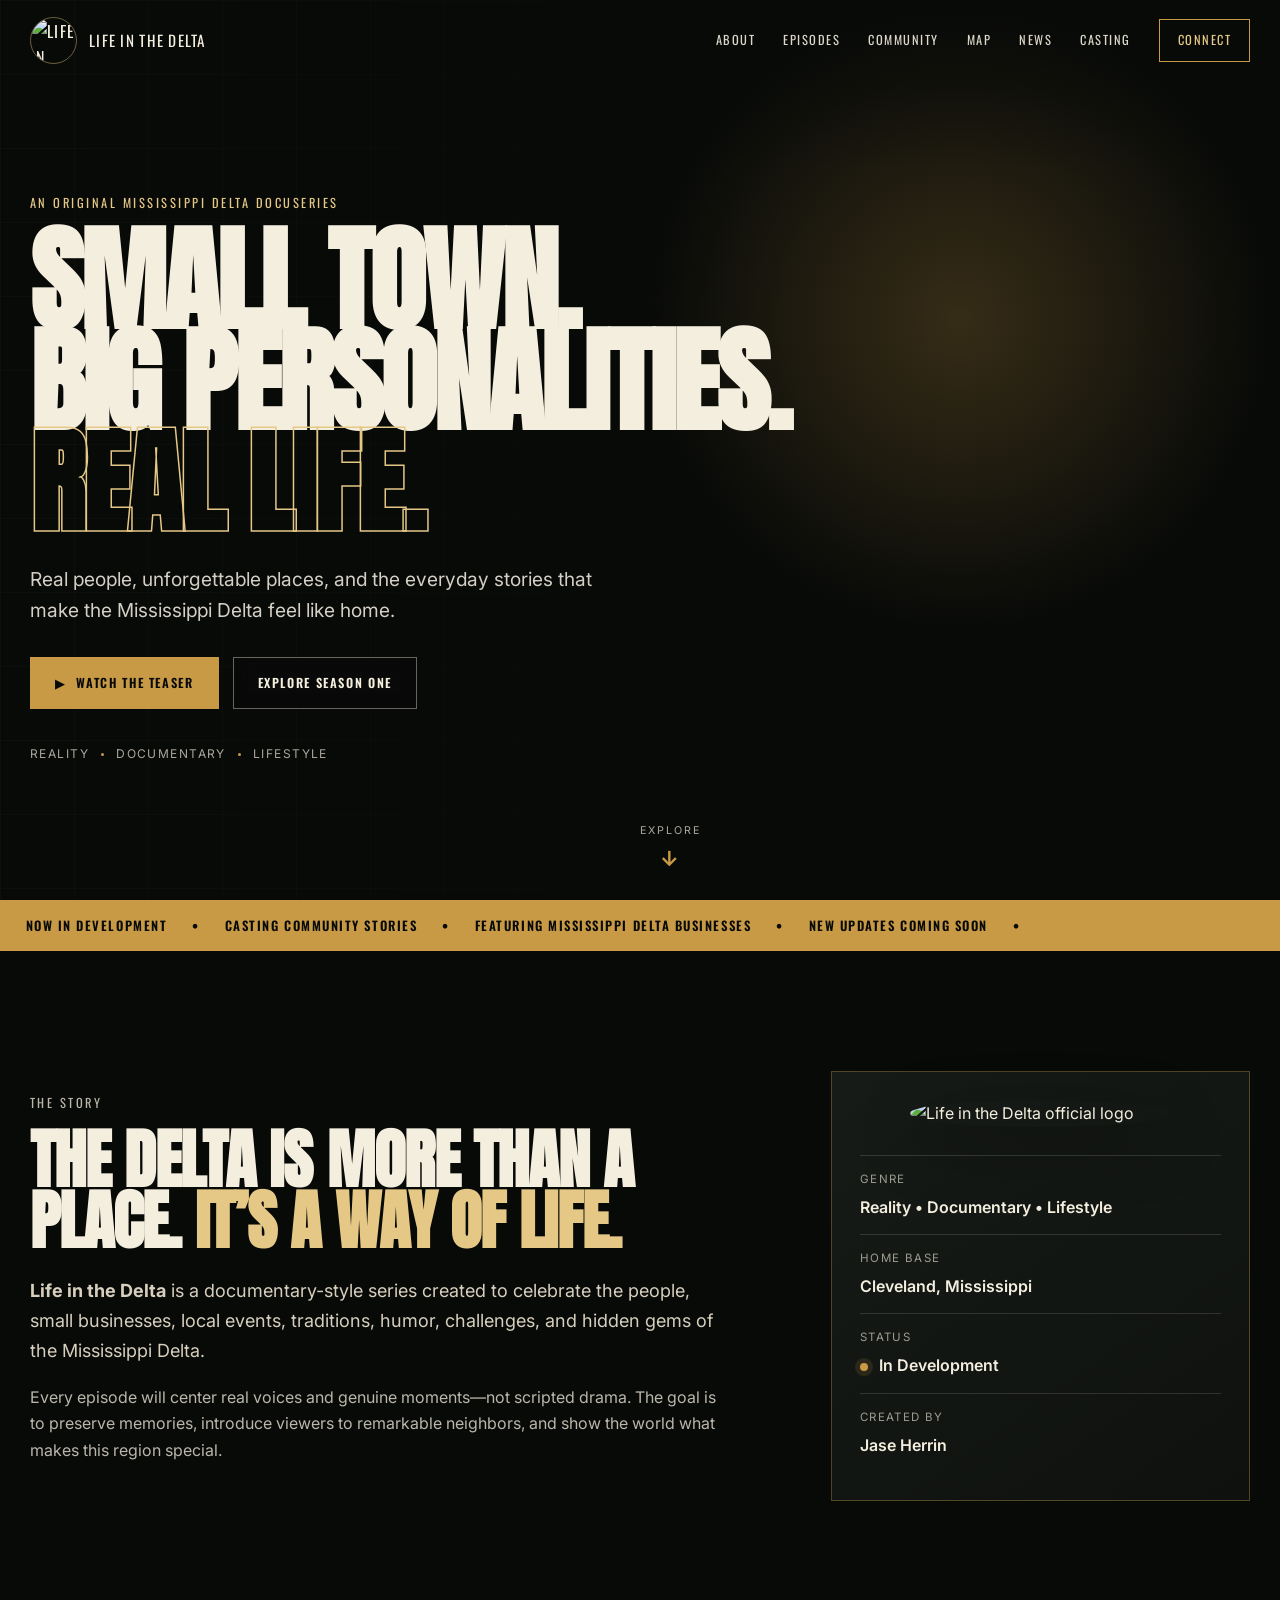
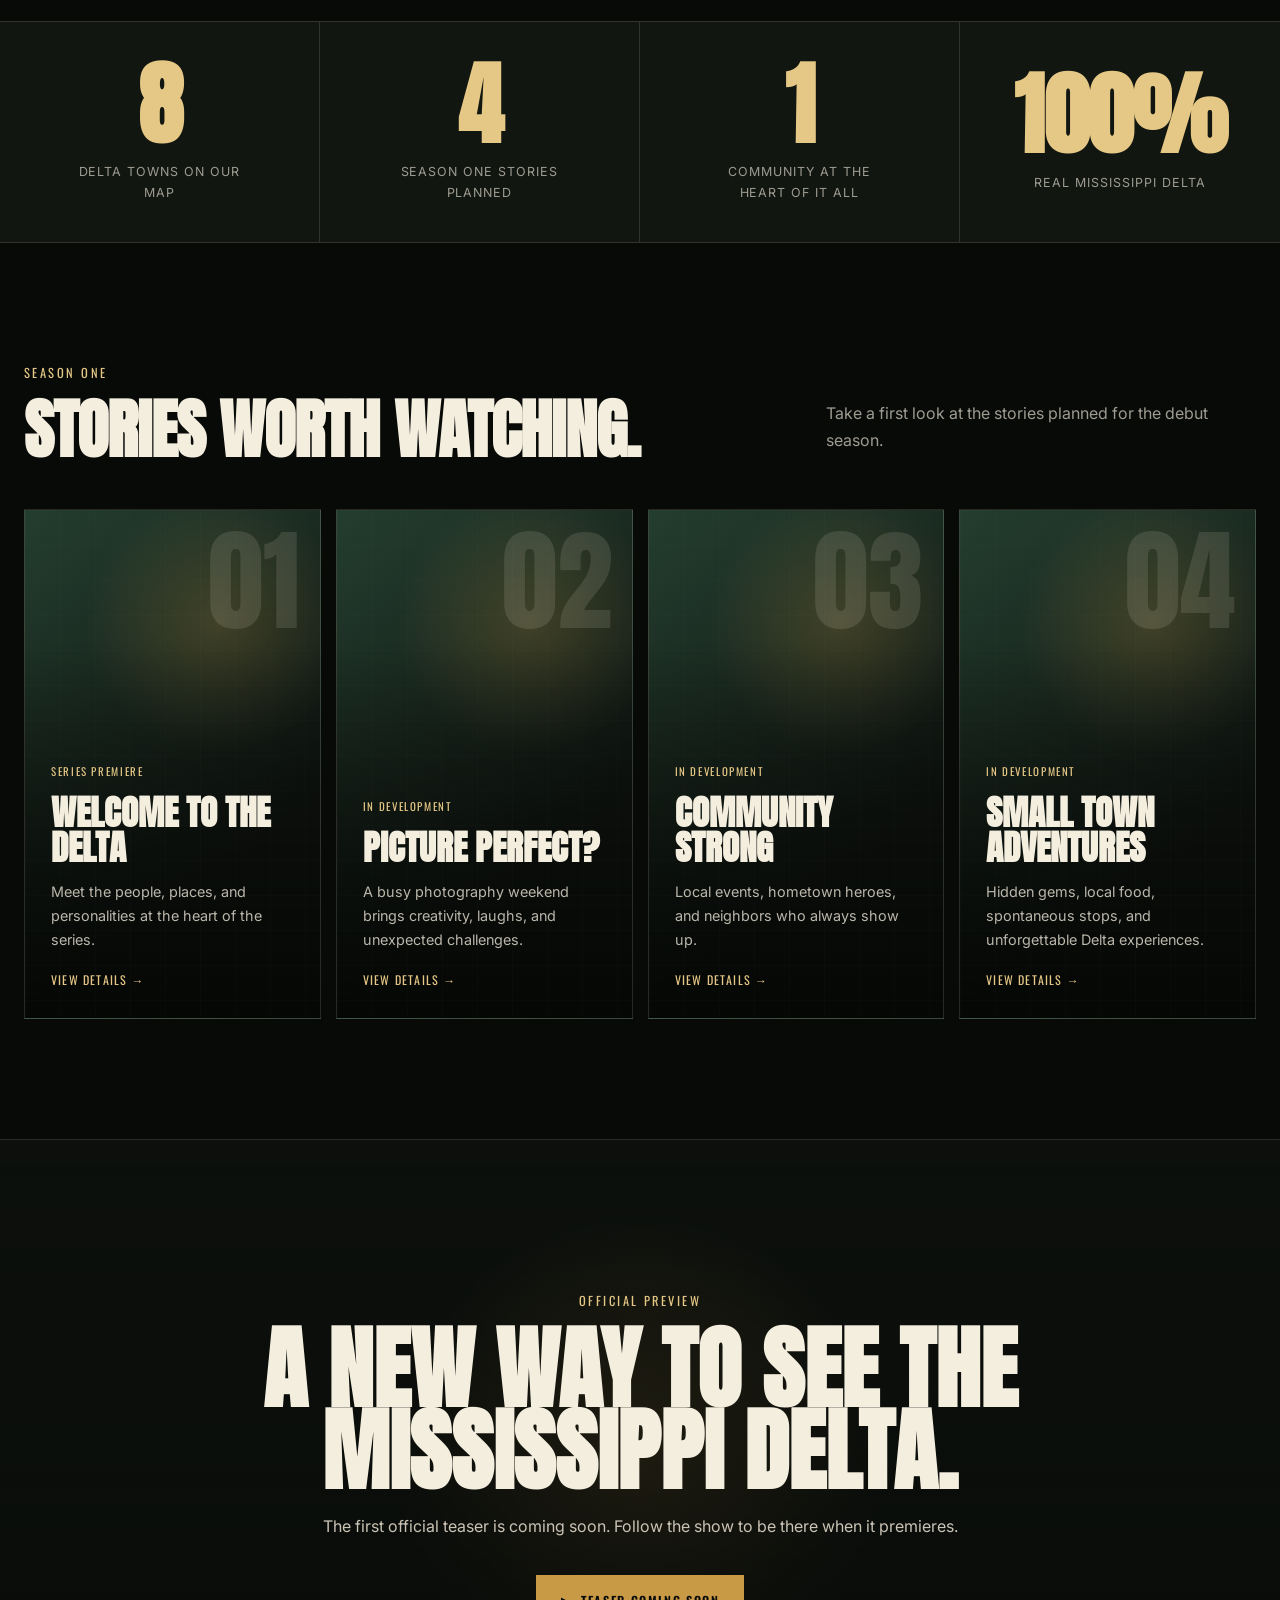
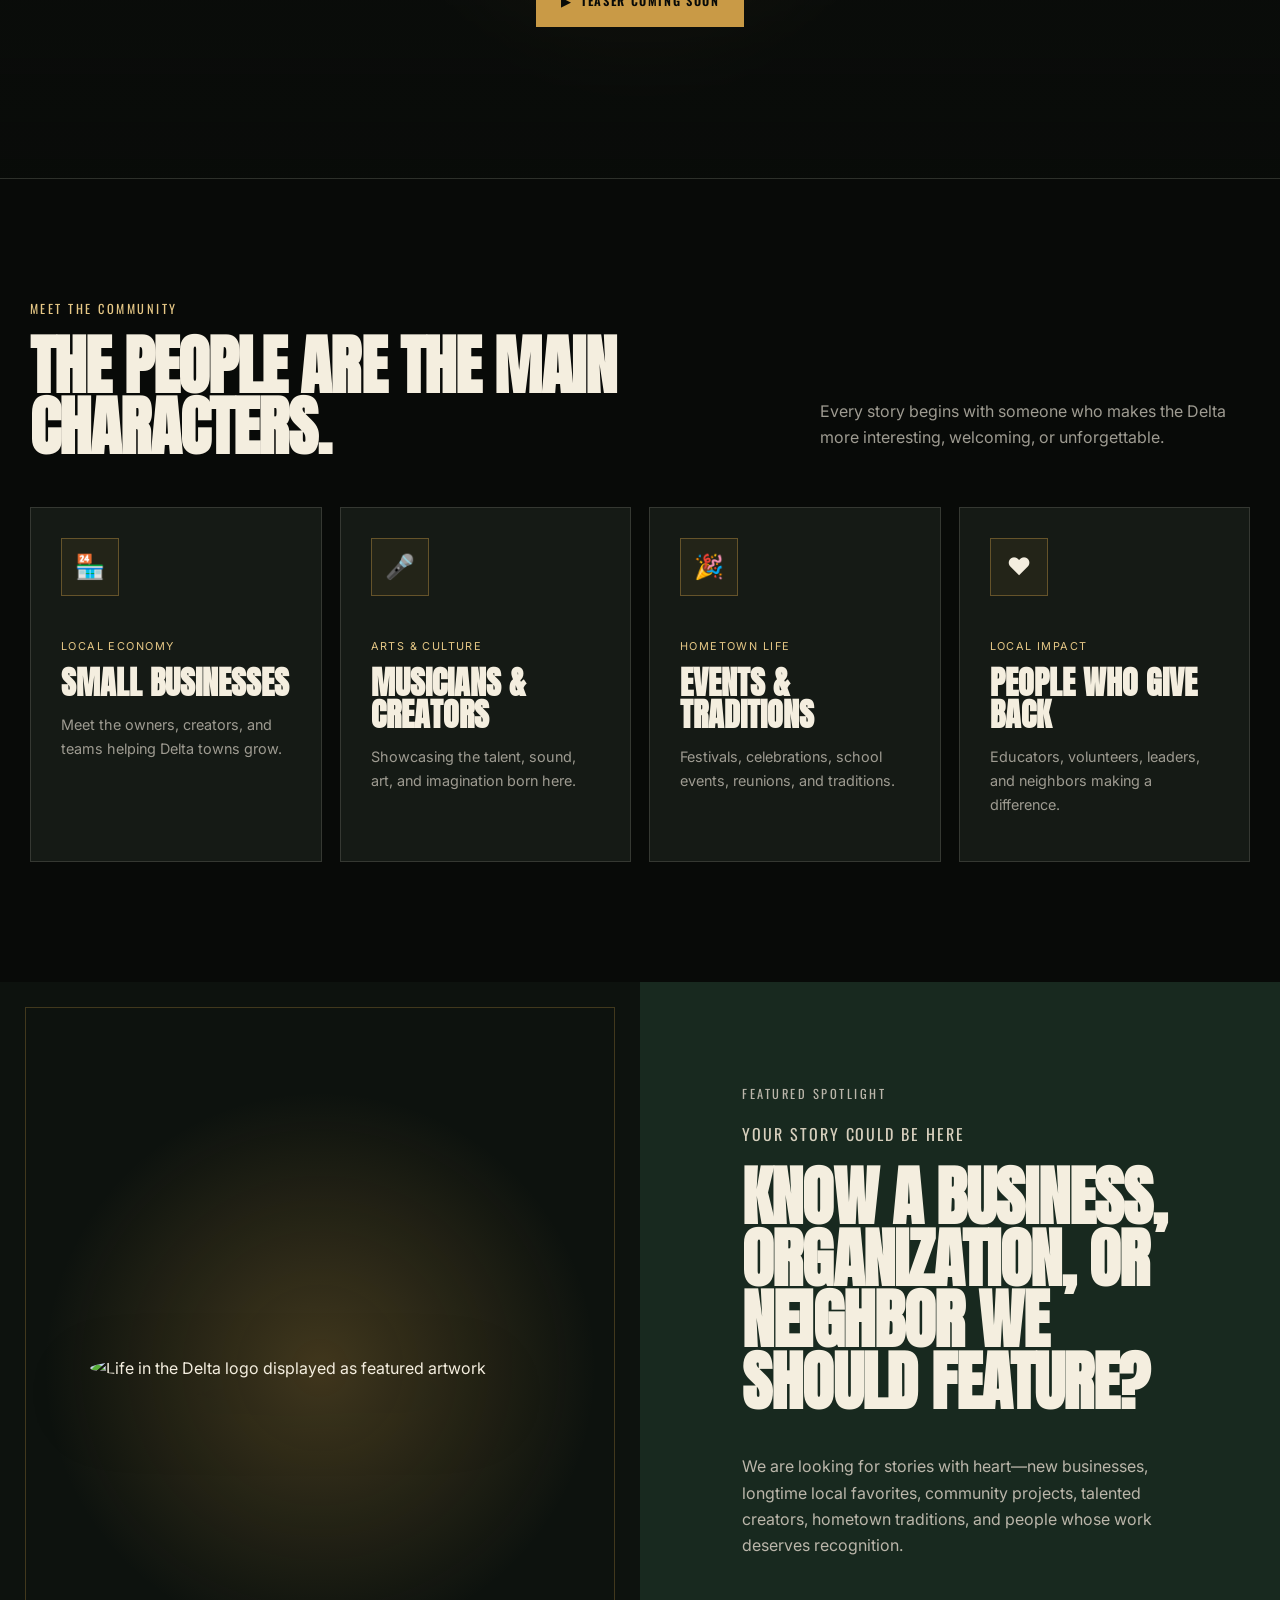
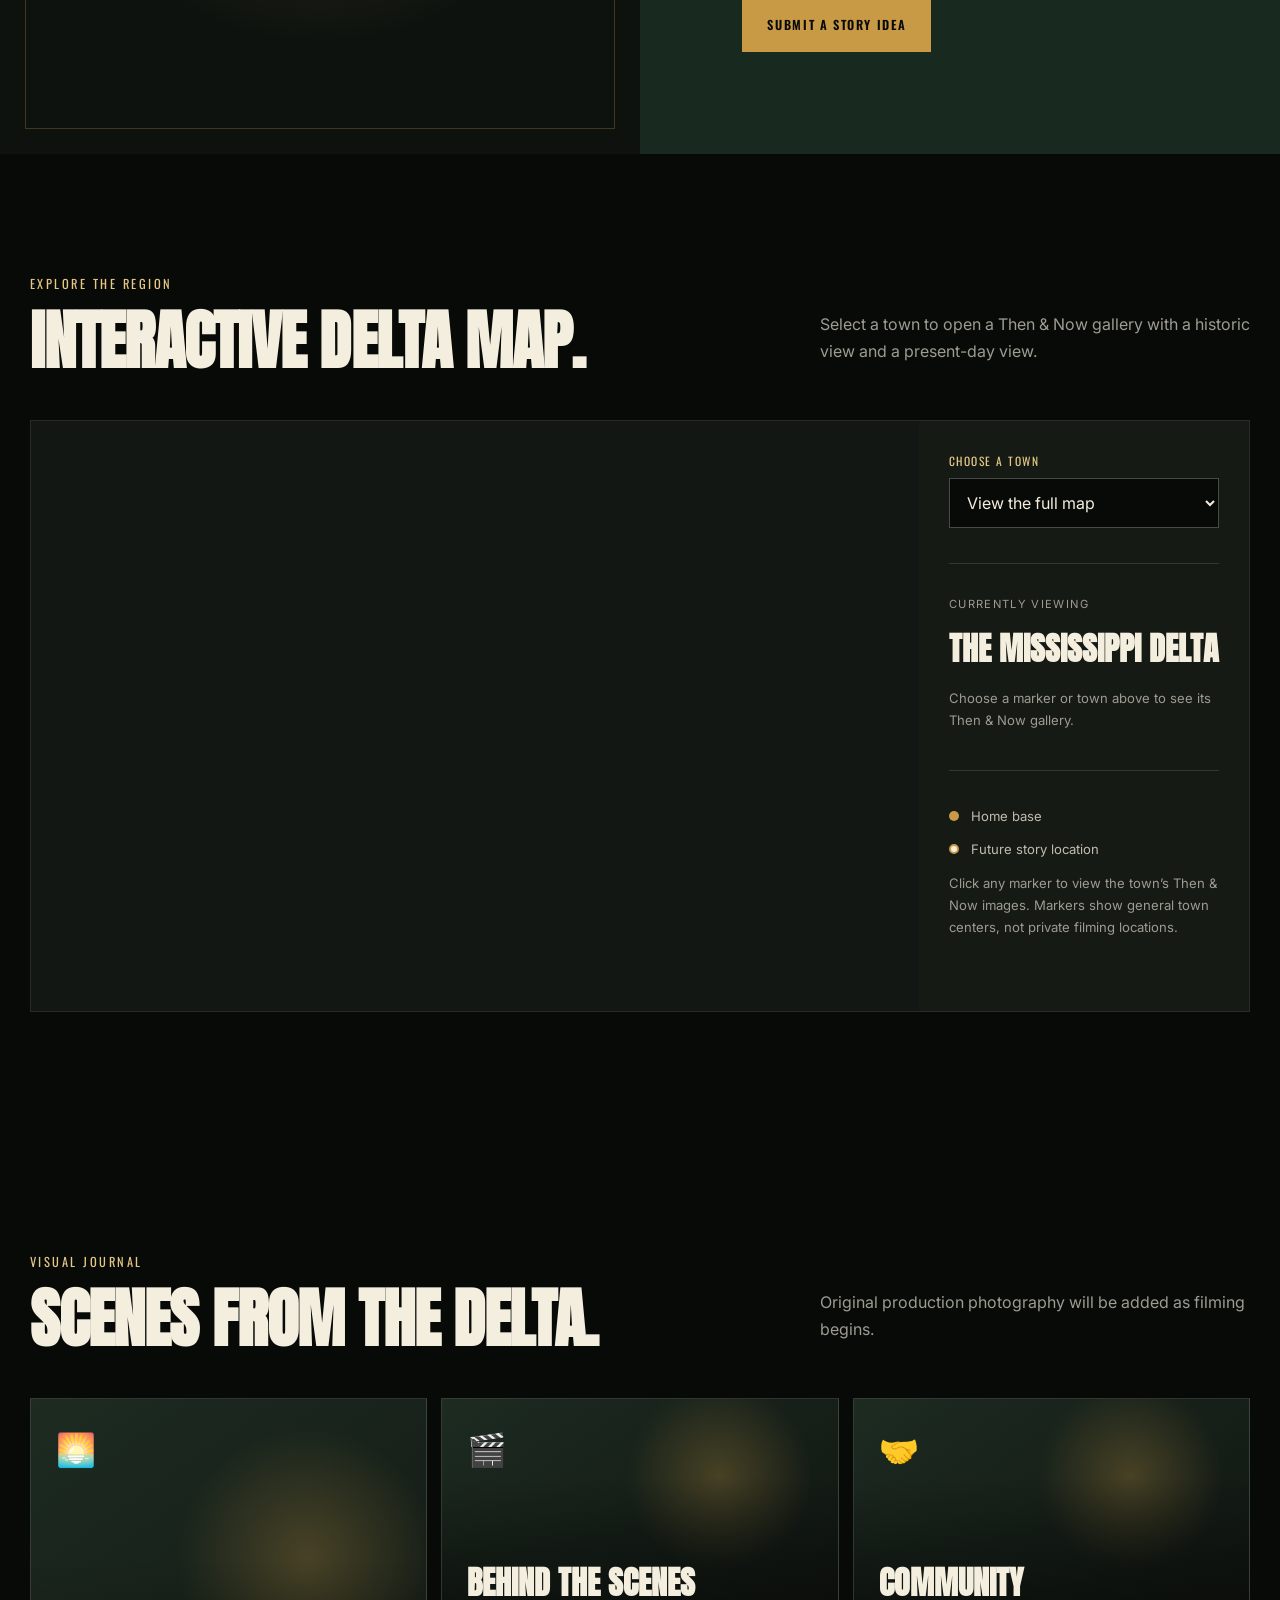
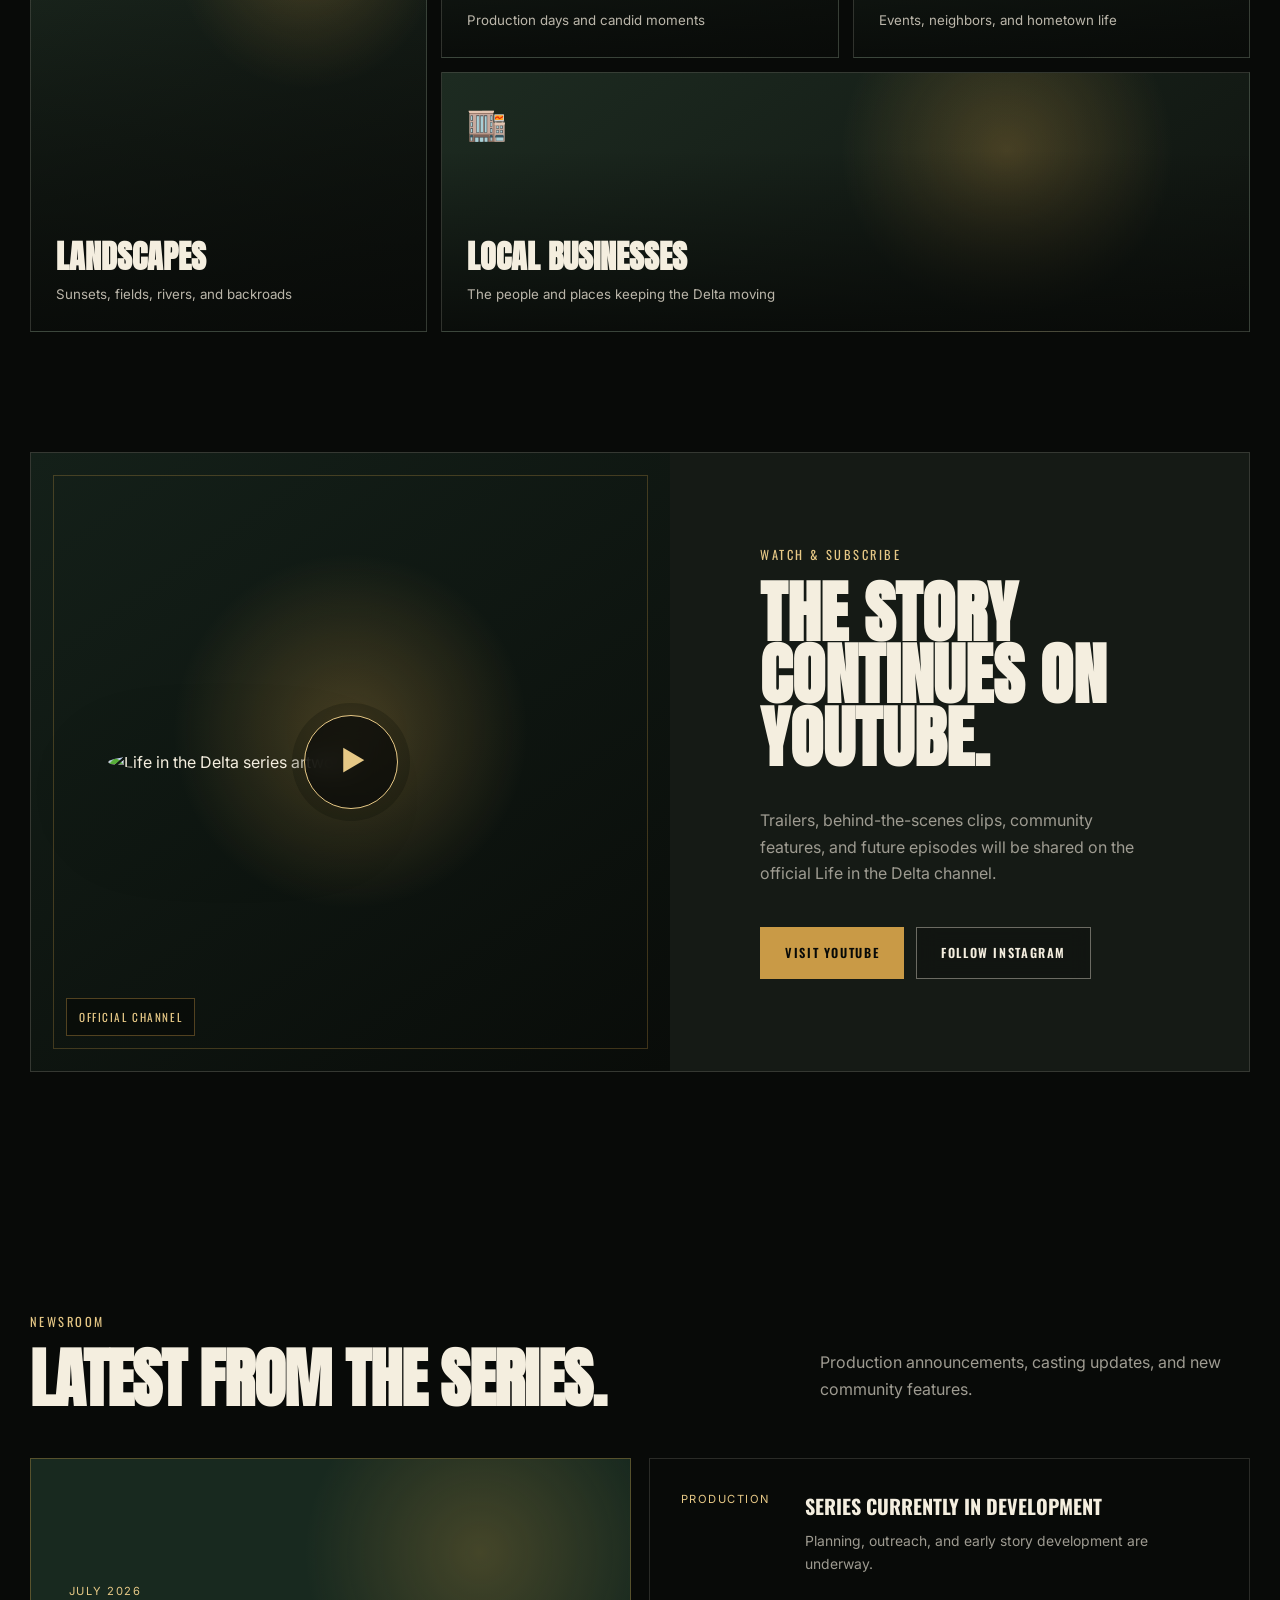
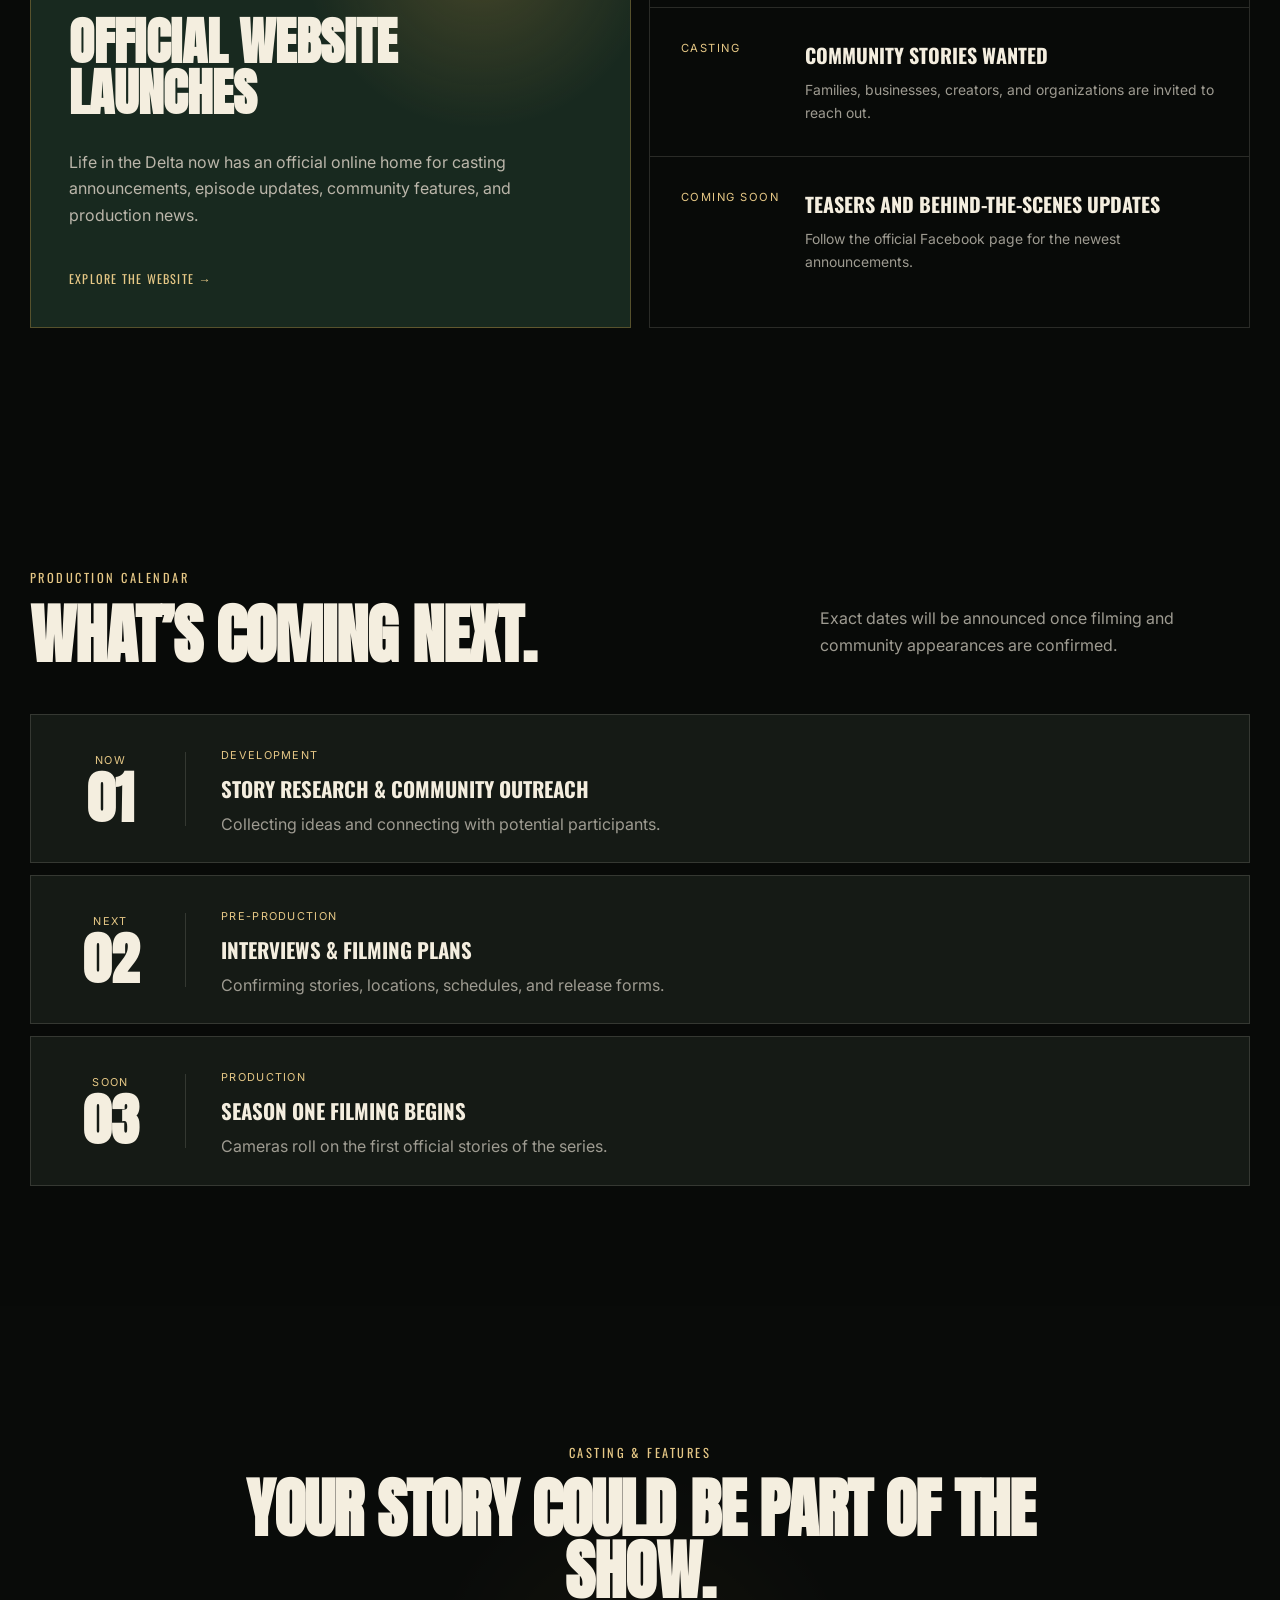
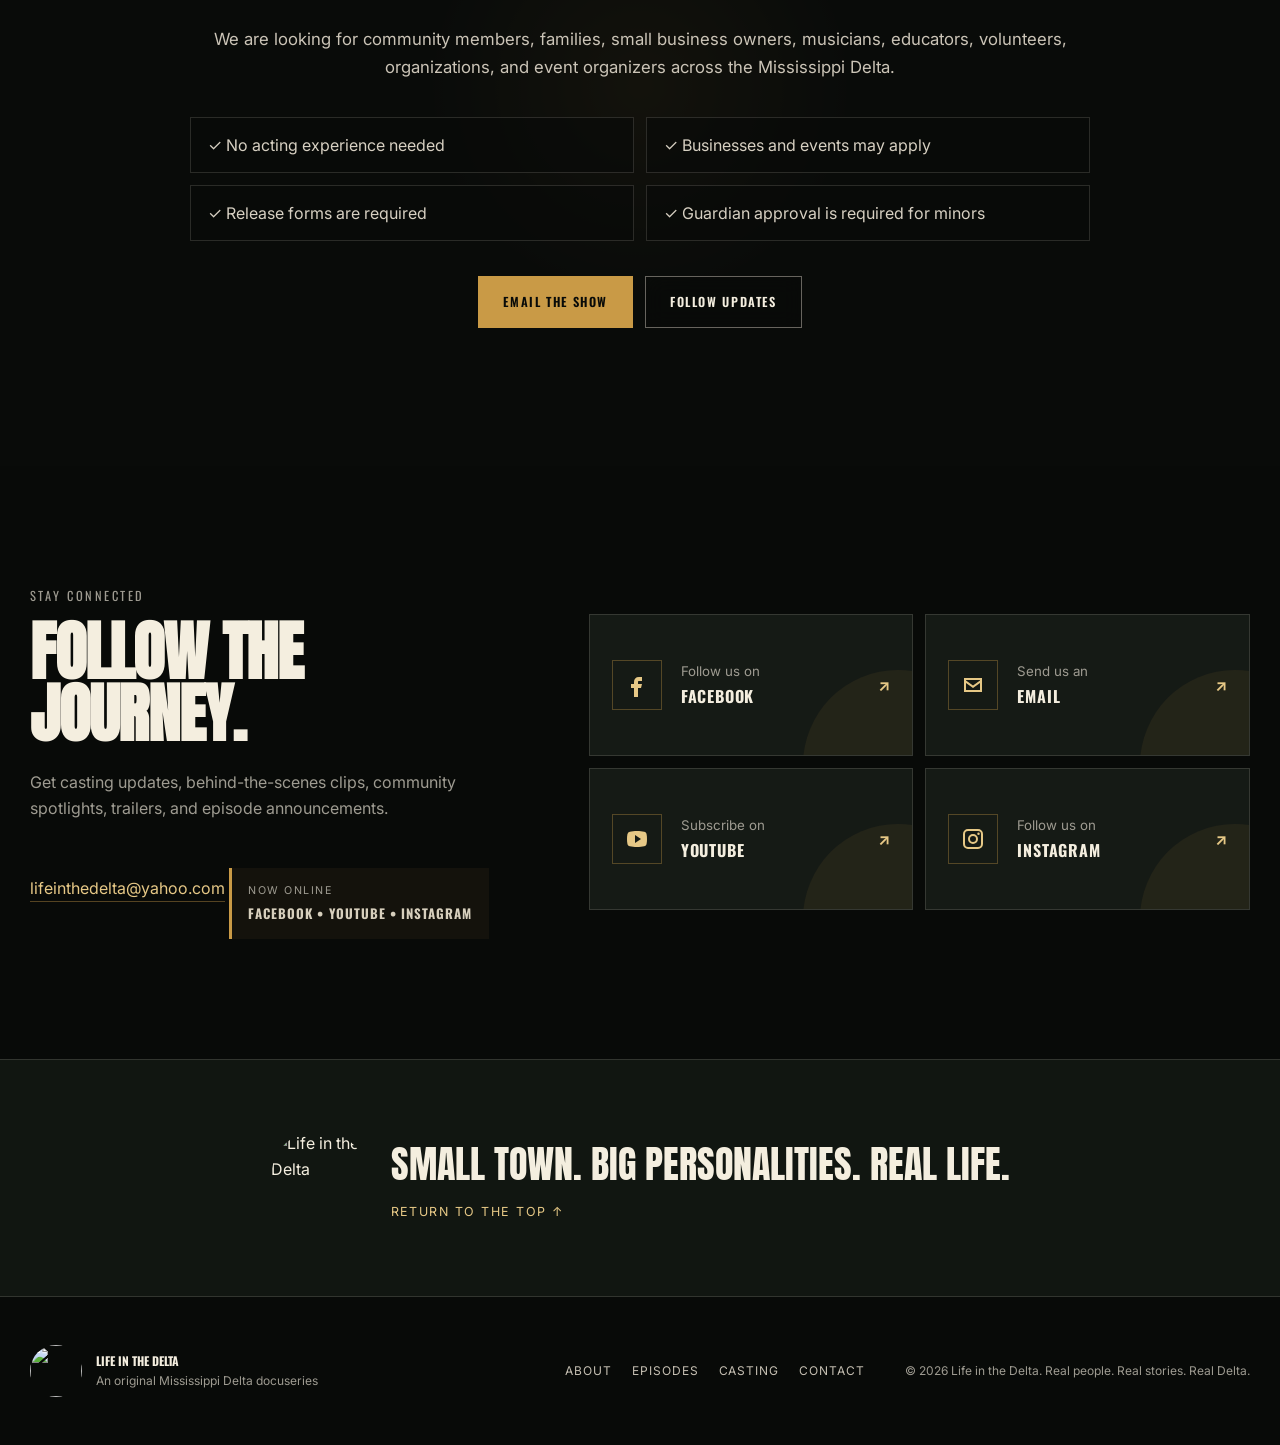
==== index.html @ 5e6d6656 "Add files via upload" ====
<!DOCTYPE html>
<html lang="en">
<head>
  <meta charset="UTF-8" />
  <meta name="viewport" content="width=device-width, initial-scale=1.0" />
  <meta name="description" content="Life in the Delta is a documentary-style series celebrating the people, places, businesses, traditions, and everyday stories of the Mississippi Delta." />
  <meta name="theme-color" content="#090b09" />
  <title>Life in the Delta | Real People. Real Stories. Real Delta.</title>

  <link rel="preconnect" href="https://fonts.googleapis.com">
  <link rel="preconnect" href="https://fonts.gstatic.com" crossorigin>
  <link href="https://fonts.googleapis.com/css2?family=Anton&family=Inter:wght@400;500;600;700&family=Oswald:wght@500;600&display=swap" rel="stylesheet">
  <link rel="stylesheet" href="https://unpkg.com/leaflet@1.9.4/dist/leaflet.css" crossorigin="" />
  <link rel="stylesheet" href="styles.css" />
</head>

<body>
  <a class="skip-link" href="#main">Skip to content</a>

  <header class="site-header" id="top">
    <a class="brand" href="#top" aria-label="Life in the Delta home">
      <img src="logo.png" alt="Life in the Delta logo" />
      <span>Life in the Delta</span>
    </a>

    <button class="menu-button" type="button" aria-label="Open navigation" aria-expanded="false">
      <span></span><span></span><span></span>
    </button>

    <nav class="nav-links" aria-label="Main navigation">
      <a href="#about">About</a>
      <a href="#episodes">Episodes</a>
      <a href="#community">Community</a>
      <a href="#map">Map</a>
      <a href="#news">News</a>
      <a href="#casting">Casting</a>
      <a class="nav-cta" href="#contact">Connect</a>
    </nav>
  </header>

  <main id="main">
    <section class="hero">
      <div class="hero-bg" aria-hidden="true"></div>
      <div class="hero-grid" aria-hidden="true"></div>
      <div class="hero-content reveal">
        <p class="eyebrow">An Original Mississippi Delta Docuseries</p>
        <h1>Small Town.<br>Big Personalities.<br><span>Real Life.</span></h1>
        <p class="hero-copy">
          Real people, unforgettable places, and the everyday stories that make the Mississippi Delta feel like home.
        </p>
        <div class="hero-actions">
          <button class="button primary trailer-button" type="button">
            <span aria-hidden="true">▶</span> Watch the Teaser
          </button>
          <a class="button secondary" href="#episodes">Explore Season One</a>
        </div>
        <div class="hero-meta">
          <span>Reality</span><i></i><span>Documentary</span><i></i><span>Lifestyle</span>
        </div>
      </div>

      <a class="scroll-cue" href="#about" aria-label="Scroll to about section">
        <span>Explore</span>
        <b>↓</b>
      </a>
    </section>

    <section class="ticker" aria-label="Series update">
      <div class="ticker-track">
        <span>NOW IN DEVELOPMENT</span>
        <b>•</b>
        <span>CASTING COMMUNITY STORIES</span>
        <b>•</b>
        <span>FEATURING MISSISSIPPI DELTA BUSINESSES</span>
        <b>•</b>
        <span>NEW UPDATES COMING SOON</span>
        <b>•</b>
      </div>
    </section>

    <section class="section intro-section" id="about">
      <div class="section-copy reveal">
        <p class="section-label">The Story</p>
        <h2>The Delta is more than a place. <em>It’s a way of life.</em></h2>
        <p class="lead">
          <strong>Life in the Delta</strong> is a documentary-style series created to celebrate the people,
          small businesses, local events, traditions, humor, challenges, and hidden gems of the Mississippi Delta.
        </p>
        <p>
          Every episode will center real voices and genuine moments—not scripted drama. The goal is to preserve
          memories, introduce viewers to remarkable neighbors, and show the world what makes this region special.
        </p>
      </div>

      <aside class="show-card reveal">
        <img src="logo.png" alt="Life in the Delta official logo" />
        <dl>
          <div><dt>Genre</dt><dd>Reality • Documentary • Lifestyle</dd></div>
          <div><dt>Home Base</dt><dd>Cleveland, Mississippi</dd></div>
          <div><dt>Status</dt><dd><span class="status-dot"></span> In Development</dd></div>
          <div><dt>Created By</dt><dd>Jase Herrin</dd></div>
        </dl>
      </aside>
    </section>

    <section class="stats-section" aria-label="Series goals">
      <div class="stat reveal">
        <strong class="counter" data-target="8">0</strong>
        <span>Delta towns on our map</span>
      </div>
      <div class="stat reveal">
        <strong class="counter" data-target="4">0</strong>
        <span>Season one stories planned</span>
      </div>
      <div class="stat reveal">
        <strong class="counter" data-target="1">0</strong>
        <span>Community at the heart of it all</span>
      </div>
      <div class="stat reveal">
        <strong class="counter" data-target="100" data-suffix="%">0</strong>
        <span>Real Mississippi Delta</span>
      </div>
    </section>

    <section class="section episodes-section" id="episodes">
      <div class="section-heading reveal">
        <div>
          <p class="section-label">Season One</p>
          <h2>Stories worth watching.</h2>
        </div>
        <p>Take a first look at the stories planned for the debut season.</p>
      </div>

      <div class="episode-row">
        <article class="episode-card episode-one reveal">
          <div class="episode-number">01</div>
          <div class="episode-content">
            <span class="episode-status">Series Premiere</span>
            <h3>Welcome to the Delta</h3>
            <p>Meet the people, places, and personalities at the heart of the series.</p>
            <button class="text-button episode-info" type="button" data-episode="Welcome to the Delta">
              View details <span>→</span>
            </button>
          </div>
        </article>

        <article class="episode-card episode-two reveal">
          <div class="episode-number">02</div>
          <div class="episode-content">
            <span class="episode-status">In Development</span>
            <h3>Picture Perfect?</h3>
            <p>A busy photography weekend brings creativity, laughs, and unexpected challenges.</p>
            <button class="text-button episode-info" type="button" data-episode="Picture Perfect?">
              View details <span>→</span>
            </button>
          </div>
        </article>

        <article class="episode-card episode-three reveal">
          <div class="episode-number">03</div>
          <div class="episode-content">
            <span class="episode-status">In Development</span>
            <h3>Community Strong</h3>
            <p>Local events, hometown heroes, and neighbors who always show up.</p>
            <button class="text-button episode-info" type="button" data-episode="Community Strong">
              View details <span>→</span>
            </button>
          </div>
        </article>

        <article class="episode-card episode-four reveal">
          <div class="episode-number">04</div>
          <div class="episode-content">
            <span class="episode-status">In Development</span>
            <h3>Small Town Adventures</h3>
            <p>Hidden gems, local food, spontaneous stops, and unforgettable Delta experiences.</p>
            <button class="text-button episode-info" type="button" data-episode="Small Town Adventures">
              View details <span>→</span>
            </button>
          </div>
        </article>
      </div>
    </section>

    <section class="trailer-banner">
      <div class="trailer-banner-content reveal">
        <p class="section-label">Official Preview</p>
        <h2>A new way to see the Mississippi Delta.</h2>
        <p>The first official teaser is coming soon. Follow the show to be there when it premieres.</p>
        <button class="button primary trailer-button" type="button">
          <span aria-hidden="true">▶</span> Teaser Coming Soon
        </button>
      </div>
    </section>

    <section class="section community-section" id="community">
      <div class="section-heading reveal">
        <div>
          <p class="section-label">Meet the Community</p>
          <h2>The people are the main characters.</h2>
        </div>
        <p>Every story begins with someone who makes the Delta more interesting, welcoming, or unforgettable.</p>
      </div>

      <div class="community-grid">
        <article class="community-card reveal">
          <div class="community-icon">🏪</div>
          <span>Local Economy</span>
          <h3>Small Businesses</h3>
          <p>Meet the owners, creators, and teams helping Delta towns grow.</p>
        </article>
        <article class="community-card reveal">
          <div class="community-icon">🎤</div>
          <span>Arts & Culture</span>
          <h3>Musicians & Creators</h3>
          <p>Showcasing the talent, sound, art, and imagination born here.</p>
        </article>
        <article class="community-card reveal">
          <div class="community-icon">🎉</div>
          <span>Hometown Life</span>
          <h3>Events & Traditions</h3>
          <p>Festivals, celebrations, school events, reunions, and traditions.</p>
        </article>
        <article class="community-card reveal">
          <div class="community-icon">❤️</div>
          <span>Local Impact</span>
          <h3>People Who Give Back</h3>
          <p>Educators, volunteers, leaders, and neighbors making a difference.</p>
        </article>
      </div>
    </section>

    <section class="featured-section">
      <div class="featured-visual reveal">
        <img src="logo.png" alt="Life in the Delta logo displayed as featured artwork" />
      </div>
      <div class="featured-copy reveal">
        <p class="section-label">Featured Spotlight</p>
        <span class="feature-kicker">Your story could be here</span>
        <h2>Know a business, organization, or neighbor we should feature?</h2>
        <p>
          We are looking for stories with heart—new businesses, longtime local favorites, community projects,
          talented creators, hometown traditions, and people whose work deserves recognition.
        </p>
        <a class="button primary" href="mailto:lifeinthedelta@yahoo.com?subject=Life%20in%20the%20Delta%20Story%20Idea">
          Submit a Story Idea
        </a>
      </div>
    </section>

    <section class="section map-section" id="map">
      <div class="section-heading reveal">
        <div>
          <p class="section-label">Explore the Region</p>
          <h2>Interactive Delta map.</h2>
        </div>
        <p>Select a town to open a Then & Now gallery with a historic view and a present-day view.</p>
      </div>

      <div class="map-layout">
        <div id="delta-map" class="reveal" role="application" aria-label="Interactive map of Mississippi Delta towns"></div>

        <aside class="map-panel reveal">
          <label for="town-filter">Choose a town</label>
          <select id="town-filter">
            <option value="all">View the full map</option>
            <option value="cleveland">Cleveland</option>
            <option value="shaw">Shaw</option>
            <option value="ruleville">Ruleville</option>
            <option value="indianola">Indianola</option>
            <option value="greenville">Greenville</option>
            <option value="clarksdale">Clarksdale</option>
            <option value="greenwood">Greenwood</option>
            <option value="leland">Leland</option>
          </select>

          <div class="selected-town" id="selected-town" aria-live="polite">
            <span>Currently viewing</span>
            <strong>The Mississippi Delta</strong>
            <p>Choose a marker or town above to see its Then & Now gallery.</p>
          </div>

          <div class="map-legend">
            <span><i class="legend-dot home"></i> Home base</span>
            <span><i class="legend-dot future"></i> Future story location</span>
          </div>

          <p class="map-note">Click any marker to view the town’s Then & Now images. Markers show general town centers, not private filming locations.</p>
        </aside>
      </div>
    </section>

    <section class="section gallery-section">
      <div class="section-heading reveal">
        <div>
          <p class="section-label">Visual Journal</p>
          <h2>Scenes from the Delta.</h2>
        </div>
        <p>Original production photography will be added as filming begins.</p>
      </div>

      <div class="gallery-grid">
        <button class="gallery-tile gallery-large reveal" type="button" data-caption="Delta landscapes and sunsets">
          <span class="gallery-icon">🌅</span>
          <strong>Landscapes</strong>
          <small>Sunsets, fields, rivers, and backroads</small>
        </button>
        <button class="gallery-tile reveal" type="button" data-caption="Behind the scenes">
          <span class="gallery-icon">🎬</span>
          <strong>Behind the Scenes</strong>
          <small>Production days and candid moments</small>
        </button>
        <button class="gallery-tile reveal" type="button" data-caption="Community life">
          <span class="gallery-icon">🤝</span>
          <strong>Community</strong>
          <small>Events, neighbors, and hometown life</small>
        </button>
        <button class="gallery-tile gallery-wide reveal" type="button" data-caption="Local businesses">
          <span class="gallery-icon">🏬</span>
          <strong>Local Businesses</strong>
          <small>The people and places keeping the Delta moving</small>
        </button>
      </div>
    </section>

    
<section class="video-spotlight" id="watch">
  <div class="video-shell reveal">
    <div class="video-art">
      <img src="logo.png" alt="Life in the Delta series artwork">
      <button class="video-play trailer-button" type="button" aria-label="Open teaser information">
        <span>▶</span>
      </button>
      <div class="video-badge">Official Channel</div>
    </div>

    <div class="video-copy">
      <p class="section-label">Watch & Subscribe</p>
      <h2>The story continues on YouTube.</h2>
      <p>
        Trailers, behind-the-scenes clips, community features, and future episodes
        will be shared on the official Life in the Delta channel.
      </p>
      <div class="video-actions">
        <a class="button primary"
           href="https://www.youtube.com/@LivingintheDelta"
           target="_blank"
           rel="noopener noreferrer">
          Visit YouTube
        </a>
        <a class="button secondary"
           href="https://www.instagram.com/lifeinthemsdelta/"
           target="_blank"
           rel="noopener noreferrer">
          Follow Instagram
        </a>
      </div>
    </div>
  </div>
</section>

<section class="section news-section" id="news">
      <div class="section-heading reveal">
        <div>
          <p class="section-label">Newsroom</p>
          <h2>Latest from the series.</h2>
        </div>
        <p>Production announcements, casting updates, and new community features.</p>
      </div>

      <div class="news-grid">
        <article class="news-feature reveal">
          <span class="news-date">July 2026</span>
          <h3>Official website launches</h3>
          <p>
            Life in the Delta now has an official online home for casting announcements,
            episode updates, community features, and production news.
          </p>
          <a href="#top">Explore the website <span>→</span></a>
        </article>

        <div class="news-list">
          <article class="news-item reveal">
            <span>Production</span>
            <div>
              <h3>Series currently in development</h3>
              <p>Planning, outreach, and early story development are underway.</p>
            </div>
          </article>
          <article class="news-item reveal">
            <span>Casting</span>
            <div>
              <h3>Community stories wanted</h3>
              <p>Families, businesses, creators, and organizations are invited to reach out.</p>
            </div>
          </article>
          <article class="news-item reveal">
            <span>Coming Soon</span>
            <div>
              <h3>Teasers and behind-the-scenes updates</h3>
              <p>Follow the official Facebook page for the newest announcements.</p>
            </div>
          </article>
        </div>
      </div>
    </section>

    <section class="section calendar-section">
      <div class="section-heading reveal">
        <div>
          <p class="section-label">Production Calendar</p>
          <h2>What’s coming next.</h2>
        </div>
        <p>Exact dates will be announced once filming and community appearances are confirmed.</p>
      </div>

      <div class="calendar-grid">
        <article class="calendar-item reveal">
          <div class="calendar-date"><span>NOW</span><strong>01</strong></div>
          <div><span>Development</span><h3>Story research & community outreach</h3><p>Collecting ideas and connecting with potential participants.</p></div>
        </article>
        <article class="calendar-item reveal">
          <div class="calendar-date"><span>NEXT</span><strong>02</strong></div>
          <div><span>Pre-Production</span><h3>Interviews & filming plans</h3><p>Confirming stories, locations, schedules, and release forms.</p></div>
        </article>
        <article class="calendar-item reveal">
          <div class="calendar-date"><span>SOON</span><strong>03</strong></div>
          <div><span>Production</span><h3>Season one filming begins</h3><p>Cameras roll on the first official stories of the series.</p></div>
        </article>
      </div>
    </section>

    <section class="casting-section" id="casting">
      <div class="casting-overlay"></div>
      <div class="casting-content reveal">
        <p class="section-label">Casting & Features</p>
        <h2>Your story could be part of the show.</h2>
        <p>
          We are looking for community members, families, small business owners, musicians,
          educators, volunteers, organizations, and event organizers across the Mississippi Delta.
        </p>

        <div class="casting-checks">
          <span>✓ No acting experience needed</span>
          <span>✓ Businesses and events may apply</span>
          <span>✓ Release forms are required</span>
          <span>✓ Guardian approval is required for minors</span>
        </div>

        <div class="casting-actions">
          <a class="button primary" href="mailto:lifeinthedelta@yahoo.com?subject=Life%20in%20the%20Delta%20Casting%20Interest">
            Email the Show
          </a>
          <a class="button secondary" href="#contact">Follow Updates</a>
        </div>
      </div>
    </section>

    
<section class="section contact-section" id="contact">
  <div class="contact-copy reveal">
    <p class="section-label">Stay Connected</p>
    <h2>Follow the journey.</h2>
    <p>
      Get casting updates, behind-the-scenes clips, community spotlights, trailers,
      and episode announcements.
    </p>
    <a class="email-link" href="mailto:lifeinthedelta@yahoo.com">lifeinthedelta@yahoo.com</a>

    <div class="channel-note">
      <span>Now online</span>
      <strong>Facebook • YouTube • Instagram</strong>
    </div>
  </div>

  <div class="social-grid reveal">
    <a class="social-card facebook"
       href="https://www.facebook.com/profile.php?id=61592411873003"
       target="_blank"
       rel="noopener noreferrer"
       aria-label="Follow Life in the Delta on Facebook">
      <span class="social-icon" aria-hidden="true">
        <svg viewBox="0 0 24 24"><path d="M14 8h3V4h-3c-3.3 0-5 2-5 5v2H6v4h3v9h4v-9h3l1-4h-4V9c0-.7.3-1 1-1Z"/></svg>
      </span>
      <div><small>Follow us on</small><strong>Facebook</strong></div>
      <b>↗</b>
    </a>

    <a class="social-card email"
       href="mailto:lifeinthedelta@yahoo.com"
       aria-label="Email Life in the Delta">
      <span class="social-icon" aria-hidden="true">
        <svg viewBox="0 0 24 24"><path d="M3 5h18v14H3V5Zm2 2v.5l7 5 7-5V7H5Zm14 10V10l-7 5-7-5v7h14Z"/></svg>
      </span>
      <div><small>Send us an</small><strong>Email</strong></div>
      <b>↗</b>
    </a>

    <a class="social-card youtube"
       href="https://www.youtube.com/@LivingintheDelta"
       target="_blank"
       rel="noopener noreferrer"
       aria-label="Subscribe to Life in the Delta on YouTube">
      <span class="social-icon" aria-hidden="true">
        <svg viewBox="0 0 24 24"><path d="M21.6 7.2c-.2-1.3-1.2-2.3-2.5-2.5C17.3 4.3 14.7 4 12 4s-5.3.3-7.1.7A3.2 3.2 0 0 0 2.4 7.2C2.1 8.7 2 10.3 2 12s.1 3.3.4 4.8c.2 1.3 1.2 2.3 2.5 2.5 1.8.4 4.4.7 7.1.7s5.3-.3 7.1-.7c1.3-.2 2.3-1.2 2.5-2.5.3-1.5.4-3.1.4-4.8s-.1-3.3-.4-4.8ZM10 16V8l6 4-6 4Z"/></svg>
      </span>
      <div><small>Subscribe on</small><strong>YouTube</strong></div>
      <b>↗</b>
    </a>

    <a class="social-card instagram"
       href="https://www.instagram.com/lifeinthemsdelta/"
       target="_blank"
       rel="noopener noreferrer"
       aria-label="Follow Life in the Delta on Instagram">
      <span class="social-icon" aria-hidden="true">
        <svg viewBox="0 0 24 24"><path d="M7 2h10a5 5 0 0 1 5 5v10a5 5 0 0 1-5 5H7a5 5 0 0 1-5-5V7a5 5 0 0 1 5-5Zm0 2a3 3 0 0 0-3 3v10a3 3 0 0 0 3 3h10a3 3 0 0 0 3-3V7a3 3 0 0 0-3-3H7Zm10.5 1.5a1.25 1.25 0 1 1 0 2.5 1.25 1.25 0 0 1 0-2.5ZM12 7a5 5 0 1 1 0 10 5 5 0 0 1 0-10Zm0 2a3 3 0 1 0 0 6 3 3 0 0 0 0-6Z"/></svg>
      </span>
      <div><small>Follow us on</small><strong>Instagram</strong></div>
      <b>↗</b>
    </a>
  </div>
</section>


    <section class="final-cta">
      <img src="logo.png" alt="Life in the Delta" />
      <div>
        <p>Small Town. Big Personalities. Real Life.</p>
        <a href="#top">Return to the top ↑</a>
      </div>
    </section>
  </main>

  <footer>
    <div class="footer-brand">
      <img src="logo.png" alt="" />
      <div><strong>Life in the Delta</strong><span>An original Mississippi Delta docuseries</span></div>
    </div>
    <div class="footer-links">
      <a href="#about">About</a>
      <a href="#episodes">Episodes</a>
      <a href="#casting">Casting</a>
      <a href="mailto:lifeinthedelta@yahoo.com">Contact</a>
    </div>
    <p>© <span id="year"></span> Life in the Delta. Real people. Real stories. Real Delta.</p>
  </footer>


  <div class="town-modal" id="town-modal" aria-hidden="true" role="dialog" aria-modal="true" aria-labelledby="town-modal-title">
    <div class="town-modal-backdrop" data-close-town-modal></div>

    <div class="town-modal-dialog">
      <button class="town-modal-close" type="button" aria-label="Close town gallery" data-close-town-modal>×</button>

      <div class="town-modal-heading">
        <div>
          <p class="section-label">Then &amp; Now</p>
          <h2 id="town-modal-title">Delta Town</h2>
        </div>
        <span id="town-modal-status">Future Story Location</span>
      </div>

      <p class="town-modal-description" id="town-modal-description"></p>

      <div class="town-photo-grid">
        <figure class="town-photo-card historic">
          <div class="town-photo-label">Then</div>
          <img id="town-historic-image" src="" alt="">
          <figcaption>
            <strong id="town-historic-title">Historic view</strong>
            <span id="town-historic-caption"></span>
          </figcaption>
        </figure>

        <figure class="town-photo-card present">
          <div class="town-photo-label">Now</div>
          <img id="town-present-image" src="" alt="">
          <figcaption>
            <strong id="town-present-title">Present-day view</strong>
            <span id="town-present-caption"></span>
          </figcaption>
        </figure>
      </div>

      <p class="town-photo-credit">
        Historic and present-day images are linked from public cultural and archival sources.
        Image availability may depend on the source website.
      </p>
    </div>
  </div>

  <div class="modal" id="site-modal" aria-hidden="true" role="dialog" aria-modal="true" aria-labelledby="modal-title">
    <div class="modal-backdrop" data-close-modal></div>
    <div class="modal-dialog">
      <button class="modal-close" type="button" aria-label="Close" data-close-modal>×</button>
      <span class="modal-icon">🎬</span>
      <p class="section-label">Life in the Delta</p>
      <h2 id="modal-title">The official teaser is coming soon.</h2>
      <p id="modal-copy">Follow the official Facebook page so you do not miss the premiere.</p>
      <a class="button primary" href="https://www.facebook.com/profile.php?id=61592411873003" target="_blank" rel="noopener noreferrer">
        Follow on Facebook
      </a>
    </div>
  </div>

  <script src="https://unpkg.com/leaflet@1.9.4/dist/leaflet.js" crossorigin=""></script>
  <script src="script.js"></script>
</body>
</html>
---- styles.css ----
:root {
  --ink: #080a08;
  --ink-soft: #111611;
  --panel: #151a15;
  --panel-light: #1c221c;
  --cream: #f4eedf;
  --cream-soft: #d7cfbd;
  --gold: #c99a46;
  --gold-light: #e6c886;
  --green: #18291f;
  --green-light: #274434;
  --muted: #9e9b91;
  --line: rgba(244, 238, 223, 0.14);
  --max: 1220px;
  --header-height: 82px;
}

* { box-sizing: border-box; }
html { scroll-behavior: smooth; }
body {
  margin: 0;
  color: var(--cream);
  background: var(--ink);
  font-family: "Inter", sans-serif;
  line-height: 1.65;
  overflow-x: hidden;
}
body.modal-open { overflow: hidden; }
img { display: block; max-width: 100%; }
a { color: inherit; text-decoration: none; }
button, input, select { font: inherit; }
button { color: inherit; }
::selection { background: var(--gold); color: var(--ink); }

.skip-link {
  position: fixed;
  top: -100px;
  left: 20px;
  z-index: 2000;
  padding: 12px 18px;
  background: var(--cream);
  color: var(--ink);
}
.skip-link:focus { top: 20px; }

.site-header {
  position: fixed;
  inset: 0 0 auto 0;
  z-index: 1000;
  display: flex;
  align-items: center;
  justify-content: space-between;
  height: var(--header-height);
  padding: 0 max(24px, calc((100vw - var(--max)) / 2));
  border-bottom: 1px solid transparent;
  transition: background .3s ease, border-color .3s ease, height .3s ease;
}
.site-header.scrolled {
  height: 68px;
  background: rgba(8, 10, 8, .94);
  backdrop-filter: blur(18px);
  border-color: var(--line);
}
.brand { display: flex; align-items: center; gap: 12px; font-family: "Oswald", sans-serif; text-transform: uppercase; letter-spacing: .08em; }
.brand img { width: 47px; height: 47px; object-fit: cover; border-radius: 50%; border: 1px solid rgba(230,200,134,.45); }
.brand span { font-size: .95rem; }

.nav-links { display: flex; align-items: center; gap: 28px; }
.nav-links a {
  position: relative;
  color: #ddd7c9;
  font-family: "Oswald", sans-serif;
  font-size: .78rem;
  letter-spacing: .12em;
  text-transform: uppercase;
}
.nav-links a:not(.nav-cta)::after {
  content: "";
  position: absolute;
  left: 0; right: 100%; bottom: -6px;
  height: 1px;
  background: var(--gold);
  transition: right .25s ease;
}
.nav-links a:hover::after { right: 0; }
.nav-links .nav-cta { padding: 10px 18px; border: 1px solid var(--gold); color: var(--gold-light); }
.menu-button { display: none; width: 44px; height: 44px; padding: 10px; border: 1px solid var(--line); background: transparent; }
.menu-button span { display: block; width: 100%; height: 2px; margin: 5px 0; background: var(--cream); }

.hero {
  position: relative;
  min-height: 100svh;
  display: flex;
  align-items: center;
  padding: calc(var(--header-height) + 55px) max(24px, calc((100vw - var(--max)) / 2)) 80px;
  isolation: isolate;
  overflow: hidden;
}
.hero-bg {
  position: absolute;
  inset: 0;
  z-index: -3;
  background:
    radial-gradient(circle at 74% 36%, rgba(201,154,70,.24), transparent 27%),
    linear-gradient(90deg, rgba(8,10,8,.98) 0%, rgba(8,10,8,.82) 43%, rgba(8,10,8,.3) 78%),
    url("logo.png") right 8% center / min(49vw, 680px) no-repeat;
  transform: scale(1.04);
}
.hero-bg::after {
  content: "";
  position: absolute;
  inset: 0;
  background: linear-gradient(0deg, var(--ink) 0%, transparent 25%, transparent 80%, rgba(8,10,8,.55) 100%);
}
.hero-grid {
  position: absolute;
  inset: 0;
  z-index: -2;
  opacity: .17;
  background-image: linear-gradient(var(--line) 1px, transparent 1px), linear-gradient(90deg, var(--line) 1px, transparent 1px);
  background-size: 74px 74px;
  mask-image: linear-gradient(to right, black, transparent 68%);
}
.hero-content { width: min(770px, 100%); }
.eyebrow, .section-label {
  margin: 0 0 16px;
  color: var(--gold-light);
  font-family: "Oswald", sans-serif;
  font-size: .78rem;
  letter-spacing: .2em;
  text-transform: uppercase;
}
.hero h1 {
  margin: 0;
  font-family: "Anton", sans-serif;
  font-size: clamp(4.4rem, 9vw, 8.8rem);
  line-height: .88;
  letter-spacing: -.025em;
  text-transform: uppercase;
}
.hero h1 span { color: transparent; -webkit-text-stroke: 1.5px var(--gold-light); }
.hero-copy { max-width: 610px; margin: 30px 0; color: #d5d0c5; font-size: clamp(1rem, 1.5vw, 1.25rem); }
.hero-actions { display: flex; flex-wrap: wrap; gap: 14px; }
.button {
  display: inline-flex;
  align-items: center;
  justify-content: center;
  gap: 10px;
  min-height: 52px;
  padding: 13px 24px;
  border: 1px solid transparent;
  cursor: pointer;
  font-family: "Oswald", sans-serif;
  font-size: .78rem;
  font-weight: 600;
  letter-spacing: .13em;
  text-transform: uppercase;
  transition: transform .25s ease, background .25s ease, border-color .25s ease;
}
.button:hover { transform: translateY(-3px); }
.button.primary { background: var(--gold); color: var(--ink); }
.button.primary:hover { background: var(--gold-light); }
.button.secondary { border-color: rgba(244,238,223,.4); background: rgba(8,10,8,.25); color: var(--cream); backdrop-filter: blur(10px); }
.button.secondary:hover { border-color: var(--cream); }
.hero-meta { display: flex; align-items: center; gap: 12px; margin-top: 35px; color: #aaa69d; font-size: .75rem; letter-spacing: .12em; text-transform: uppercase; }
.hero-meta i { width: 3px; height: 3px; border-radius: 50%; background: var(--gold); }
.scroll-cue { position: absolute; left: 50%; bottom: 24px; display: grid; justify-items: center; gap: 2px; color: #aaa69d; font-size: .67rem; letter-spacing: .18em; text-transform: uppercase; }
.scroll-cue b { color: var(--gold); font-size: 1.3rem; animation: bounce 1.5s infinite; }
@keyframes bounce { 50% { transform: translateY(6px); } }

.ticker { overflow: hidden; padding: 14px 0; border-block: 1px solid rgba(201,154,70,.35); background: var(--gold); color: var(--ink); }
.ticker-track { display: flex; width: max-content; gap: 25px; align-items: center; padding-left: 2vw; font-family: "Oswald", sans-serif; font-size: .8rem; font-weight: 600; letter-spacing: .12em; white-space: nowrap; animation: marquee 28s linear infinite; }
@keyframes marquee { to { transform: translateX(-50%); } }

.section { width: min(var(--max), calc(100% - 48px)); margin: 0 auto; padding: 120px 0; }
.intro-section { display: grid; grid-template-columns: 1.25fr .75fr; gap: clamp(50px, 8vw, 110px); align-items: center; }
.section h2, .featured-copy h2, .casting-content h2, .modal-dialog h2 {
  margin: 0 0 24px;
  font-family: "Anton", sans-serif;
  font-size: clamp(2.7rem, 5vw, 5.2rem);
  line-height: .96;
  letter-spacing: -.015em;
  text-transform: uppercase;
}
.section h2 em { color: var(--gold-light); font-style: normal; }
.section-copy p { color: #bbb6aa; }
.section-copy .lead { color: var(--cream-soft); font-size: 1.13rem; }
.show-card { padding: 28px; border: 1px solid rgba(201,154,70,.35); background: linear-gradient(145deg, #171b17, #0e110e); }
.show-card img { width: min(260px, 80%); margin: 0 auto 28px; border-radius: 50%; box-shadow: 0 18px 60px rgba(0,0,0,.45); }
.show-card dl { margin: 0; }
.show-card dl div { display: grid; gap: 5px; padding: 14px 0; border-top: 1px solid var(--line); }
.show-card dt { color: var(--muted); font-size: .72rem; letter-spacing: .12em; text-transform: uppercase; }
.show-card dd { margin: 0; font-weight: 600; }
.status-dot { display: inline-block; width: 8px; height: 8px; margin-right: 7px; border-radius: 50%; background: var(--gold); box-shadow: 0 0 0 5px rgba(201,154,70,.13); }

.stats-section {
  display: grid;
  grid-template-columns: repeat(4, 1fr);
  border-block: 1px solid var(--line);
  background: var(--ink-soft);
}
.stat { min-height: 220px; display: grid; place-content: center; padding: 35px; text-align: center; border-right: 1px solid var(--line); }
.stat:last-child { border-right: 0; }
.stat strong { color: var(--gold-light); font-family: "Anton", sans-serif; font-size: clamp(3.4rem, 7vw, 6.4rem); line-height: 1; }
.stat span { max-width: 180px; margin: 12px auto 0; color: var(--muted); font-size: .78rem; letter-spacing: .08em; text-transform: uppercase; }

.episodes-section { width: min(1440px, calc(100% - 48px)); }
.section-heading { display: grid; grid-template-columns: 1fr minmax(260px, 430px); gap: 50px; align-items: end; margin-bottom: 48px; }
.section-heading h2 { margin-bottom: 0; }
.section-heading > p { margin: 0 0 8px; color: var(--muted); }

.episode-row { display: grid; grid-template-columns: repeat(4, 1fr); gap: 15px; }
.episode-card {
  position: relative;
  min-height: 510px;
  display: flex;
  align-items: end;
  overflow: hidden;
  padding: 26px;
  border: 1px solid var(--line);
  background:
    linear-gradient(0deg, rgba(5,7,5,.98), rgba(5,7,5,.1) 74%),
    radial-gradient(circle at 65% 22%, rgba(201,154,70,.25), transparent 30%),
    linear-gradient(145deg, var(--green-light), #101410 70%);
  transition: transform .35s ease, border-color .35s ease;
}
.episode-card::after { content: ""; position: absolute; inset: 0; background-image: linear-gradient(rgba(255,255,255,.03) 1px, transparent 1px), linear-gradient(90deg, rgba(255,255,255,.03) 1px, transparent 1px); background-size: 35px 35px; opacity: .4; }
.episode-card:hover { transform: translateY(-10px); border-color: rgba(201,154,70,.7); }
.episode-number { position: absolute; top: 15px; right: 20px; z-index: 1; color: rgba(244,238,223,.12); font-family: "Anton", sans-serif; font-size: 7rem; line-height: 1; }
.episode-content { position: relative; z-index: 2; }
.episode-status { color: var(--gold-light); font-family: "Oswald", sans-serif; font-size: .68rem; letter-spacing: .15em; text-transform: uppercase; }
.episode-card h3 { margin: 12px 0; font-family: "Anton", sans-serif; font-size: 2.2rem; line-height: 1; text-transform: uppercase; }
.episode-card p { color: #bbb6aa; font-size: .9rem; }
.text-button { padding: 0; border: 0; background: none; cursor: pointer; color: var(--gold-light); font-family: "Oswald", sans-serif; font-size: .75rem; letter-spacing: .1em; text-transform: uppercase; }
.text-button span, .news-feature a span { display: inline-block; transition: transform .2s ease; }
.text-button:hover span, .news-feature a:hover span { transform: translateX(5px); }
.episode-two { background-color: #18221d; }
.episode-three { background-color: #171b15; }
.episode-four { background-color: #1b1912; }

.trailer-banner {
  position: relative;
  min-height: 640px;
  display: grid;
  place-items: center;
  padding: 90px 24px;
  text-align: center;
  background:
    linear-gradient(rgba(8,10,8,.45), rgba(8,10,8,.92)),
    radial-gradient(circle at center, rgba(201,154,70,.32), transparent 34%),
    url("logo.png") center / min(620px, 75vw) no-repeat,
    #101510;
  border-block: 1px solid var(--line);
}
.trailer-banner-content { max-width: 760px; }
.trailer-banner h2 { margin: 0 0 20px; font-family: "Anton", sans-serif; font-size: clamp(3.2rem, 7vw, 6.6rem); line-height: .92; text-transform: uppercase; }
.trailer-banner p:not(.section-label) { color: #cbc4b6; }
.trailer-banner .button { margin-top: 20px; }

.community-grid { display: grid; grid-template-columns: repeat(4, 1fr); gap: 18px; }
.community-card { min-height: 330px; padding: 30px; border: 1px solid var(--line); background: var(--panel); transition: transform .3s ease, background .3s ease; }
.community-card:hover { transform: translateY(-7px); background: var(--panel-light); }
.community-icon { width: 58px; height: 58px; display: grid; place-items: center; margin-bottom: 35px; border: 1px solid rgba(201,154,70,.4); background: rgba(201,154,70,.08); font-size: 1.5rem; }
.community-card > span { color: var(--gold-light); font-size: .68rem; letter-spacing: .13em; text-transform: uppercase; }
.community-card h3 { margin: 10px 0; font-family: "Anton", sans-serif; font-size: 2rem; line-height: 1; text-transform: uppercase; }
.community-card p { color: var(--muted); font-size: .9rem; }

.featured-section { display: grid; grid-template-columns: 1fr 1fr; min-height: 700px; background: var(--green); }
.featured-visual { position: relative; display: grid; place-items: center; overflow: hidden; background: radial-gradient(circle, rgba(201,154,70,.28), transparent 55%), #0d120e; }
.featured-visual::after { content: ""; position: absolute; inset: 25px; border: 1px solid rgba(201,154,70,.28); }
.featured-visual img { width: min(460px, 72%); border-radius: 50%; filter: drop-shadow(0 25px 35px rgba(0,0,0,.65)); }
.featured-copy { display: flex; flex-direction: column; justify-content: center; padding: clamp(50px, 8vw, 115px); }
.feature-kicker { margin-bottom: 20px; color: var(--cream-soft); font-family: "Oswald", sans-serif; letter-spacing: .12em; text-transform: uppercase; }
.featured-copy p { color: #bbb6aa; }
.featured-copy .button { align-self: flex-start; margin-top: 25px; }

.map-layout { display: grid; grid-template-columns: 1fr 330px; border: 1px solid var(--line); }
#delta-map { min-height: 590px; background: #131713; }
.map-panel { padding: 30px; background: var(--panel); }
.map-panel label { display: block; margin-bottom: 8px; color: var(--gold-light); font-family: "Oswald", sans-serif; font-size: .72rem; letter-spacing: .13em; text-transform: uppercase; }
.map-panel select { width: 100%; padding: 13px; border: 1px solid #464b46; border-radius: 0; background: var(--ink); color: var(--cream); }
.selected-town { margin: 35px 0; padding: 25px 0; border-block: 1px solid var(--line); }
.selected-town span { color: var(--muted); font-size: .7rem; letter-spacing: .12em; text-transform: uppercase; }
.selected-town strong { display: block; margin: 7px 0; font-family: "Anton", sans-serif; font-size: 2rem; text-transform: uppercase; }
.selected-town p, .map-note { color: var(--muted); font-size: .82rem; }
.map-legend { display: grid; gap: 11px; color: #c2bcae; font-size: .82rem; }
.legend-dot { display: inline-block; width: 10px; height: 10px; margin-right: 8px; border-radius: 50%; }
.legend-dot.home { background: var(--gold); }
.legend-dot.future { background: var(--cream); border: 2px solid var(--gold); }
.delta-marker { display: grid; place-items: center; width: 28px; height: 28px; border: 3px solid #101310; border-radius: 50%; background: var(--cream); box-shadow: 0 0 0 2px var(--gold); }
.delta-marker.home { width: 36px; height: 36px; background: var(--gold); box-shadow: 0 0 0 3px var(--cream); }
.leaflet-popup-content-wrapper, .leaflet-popup-tip { background: #101310; color: var(--cream); }
.leaflet-popup-content strong { display: block; color: var(--gold-light); font-family: "Oswald", sans-serif; font-size: 1.08rem; }
.leaflet-control-zoom a { background: #101310 !important; color: var(--cream) !important; border-color: #333 !important; }

.gallery-grid { display: grid; grid-template-columns: repeat(3, 1fr); grid-template-rows: 260px 260px; gap: 14px; }
.gallery-tile {
  position: relative;
  display: flex;
  flex-direction: column;
  justify-content: end;
  align-items: start;
  overflow: hidden;
  padding: 25px;
  border: 1px solid var(--line);
  background: radial-gradient(circle at 70% 30%, rgba(201,154,70,.28), transparent 28%), linear-gradient(145deg, #1d2b21, #0f130f);
  cursor: pointer;
  text-align: left;
  transition: transform .3s ease, border-color .3s ease;
}
.gallery-tile::after { content: ""; position: absolute; inset: 0; background: linear-gradient(0deg, rgba(8,10,8,.88), transparent 70%); }
.gallery-tile > * { position: relative; z-index: 1; }
.gallery-tile:hover { transform: scale(.985); border-color: var(--gold); }
.gallery-large { grid-row: span 2; }
.gallery-wide { grid-column: span 2; }
.gallery-icon { margin-bottom: auto; font-size: 2rem; }
.gallery-tile strong { font-family: "Anton", sans-serif; font-size: 2rem; text-transform: uppercase; }
.gallery-tile small { color: #bbb6aa; }

.news-grid { display: grid; grid-template-columns: 1fr 1fr; gap: 18px; }
.news-feature { min-height: 470px; display: flex; flex-direction: column; justify-content: end; padding: 38px; border: 1px solid rgba(201,154,70,.35); background: radial-gradient(circle at 75% 20%, rgba(201,154,70,.25), transparent 30%), var(--green); }
.news-date, .news-item > span { color: var(--gold-light); font-size: .7rem; letter-spacing: .13em; text-transform: uppercase; }
.news-feature h3 { margin: 15px 0; font-family: "Anton", sans-serif; font-size: 3.2rem; line-height: 1; text-transform: uppercase; }
.news-feature p { color: #bbb6aa; }
.news-feature a { margin-top: 25px; color: var(--gold-light); font-family: "Oswald", sans-serif; font-size: .76rem; letter-spacing: .1em; text-transform: uppercase; }
.news-list { border: 1px solid var(--line); }
.news-item { display: grid; grid-template-columns: 100px 1fr; gap: 24px; padding: 31px; border-bottom: 1px solid var(--line); }
.news-item:last-child { border-bottom: 0; }
.news-item h3 { margin: 0 0 7px; font-family: "Oswald", sans-serif; font-size: 1.25rem; text-transform: uppercase; }
.news-item p { margin: 0; color: var(--muted); font-size: .87rem; }

.calendar-grid { display: grid; gap: 12px; }
.calendar-item { display: grid; grid-template-columns: 125px 1fr; gap: 35px; align-items: center; padding: 25px 30px; border: 1px solid var(--line); background: var(--panel); }
.calendar-date { display: grid; justify-items: center; padding-right: 25px; border-right: 1px solid var(--line); }
.calendar-date span, .calendar-item > div:last-child > span { color: var(--gold-light); font-size: .68rem; letter-spacing: .12em; text-transform: uppercase; }
.calendar-date strong { font-family: "Anton", sans-serif; font-size: 3.5rem; line-height: 1; }
.calendar-item h3 { margin: 5px 0; font-family: "Oswald", sans-serif; font-size: 1.3rem; text-transform: uppercase; }
.calendar-item p { margin: 0; color: var(--muted); }

.casting-section { position: relative; min-height: 760px; display: grid; place-items: center; padding: 110px 24px; text-align: center; background: radial-gradient(circle at center, rgba(201,154,70,.25), transparent 28%), url("logo.png") center / min(670px, 85vw) no-repeat, #101410; }
.casting-overlay { position: absolute; inset: 0; background: rgba(8,10,8,.79); }
.casting-content { position: relative; max-width: 900px; }
.casting-content p:not(.section-label) { color: #cbc4b7; font-size: 1.05rem; }
.casting-checks { display: grid; grid-template-columns: repeat(2, 1fr); gap: 12px; margin: 35px 0; text-align: left; }
.casting-checks span { padding: 14px 17px; border: 1px solid var(--line); background: rgba(8,10,8,.58); color: #d7d0c2; }
.casting-actions { display: flex; justify-content: center; flex-wrap: wrap; gap: 12px; }

.contact-section { display: grid; grid-template-columns: .85fr 1.15fr; gap: 70px; align-items: center; }
.contact-copy p { color: var(--muted); }
.email-link { display: inline-block; margin-top: 14px; color: var(--gold-light); border-bottom: 1px solid rgba(201,154,70,.4); }
.social-grid { display: grid; grid-template-columns: 1fr 1fr; gap: 12px; }
.social-card { min-height: 125px; display: grid; grid-template-columns: 52px 1fr auto; gap: 17px; align-items: center; padding: 22px; border: 1px solid var(--line); background: var(--panel); transition: transform .25s ease, border-color .25s ease; }
a.social-card:hover { transform: translateY(-5px); border-color: var(--gold); }
.social-icon { width: 50px; height: 50px; display: grid; place-items: center; border: 1px solid rgba(201,154,70,.35); color: var(--gold-light); font-family: "Anton", sans-serif; font-size: 1.4rem; }
.social-card small { display: block; color: var(--muted); }
.social-card strong { font-family: "Oswald", sans-serif; text-transform: uppercase; }
.social-card b { color: var(--gold-light); }
.social-card.coming { opacity: .55; }

.final-cta { display: flex; align-items: center; justify-content: center; gap: 24px; padding: 70px 24px; border-block: 1px solid var(--line); background: var(--ink-soft); text-align: left; }
.final-cta img { width: 96px; height: 96px; object-fit: cover; border-radius: 50%; }
.final-cta p { margin: 0; font-family: "Anton", sans-serif; font-size: clamp(1.6rem, 3vw, 2.7rem); text-transform: uppercase; }
.final-cta a { color: var(--gold-light); font-size: .78rem; letter-spacing: .12em; text-transform: uppercase; }

footer { display: grid; grid-template-columns: 1fr auto auto; gap: 40px; align-items: center; width: min(var(--max), calc(100% - 48px)); margin: 0 auto; padding: 48px 0; color: var(--muted); font-size: .75rem; }
.footer-brand { display: flex; align-items: center; gap: 14px; }
.footer-brand img { width: 52px; height: 52px; object-fit: cover; border-radius: 50%; }
.footer-brand strong { display: block; color: var(--cream); font-family: "Oswald", sans-serif; text-transform: uppercase; }
.footer-brand span { display: block; }
.footer-links { display: flex; gap: 20px; color: #c5bfb2; text-transform: uppercase; letter-spacing: .08em; }

.modal { position: fixed; inset: 0; z-index: 3000; display: none; place-items: center; padding: 24px; }
.modal.open { display: grid; }
.modal-backdrop { position: absolute; inset: 0; background: rgba(0,0,0,.82); backdrop-filter: blur(12px); }
.modal-dialog { position: relative; width: min(580px, 100%); padding: 55px; border: 1px solid rgba(201,154,70,.5); background: #111611; text-align: center; }
.modal-close { position: absolute; top: 12px; right: 14px; width: 38px; height: 38px; border: 1px solid var(--line); background: transparent; cursor: pointer; font-size: 1.5rem; }
.modal-icon { display: block; margin-bottom: 15px; font-size: 2.3rem; }
.modal-dialog p:not(.section-label) { color: var(--muted); }
.modal-dialog .button { margin-top: 18px; }

.reveal { opacity: 0; transform: translateY(28px); transition: opacity .75s ease, transform .75s ease; }
.reveal.visible { opacity: 1; transform: translateY(0); }

@media (max-width: 1100px) {
  .episode-row, .community-grid { grid-template-columns: repeat(2, 1fr); }
  .stats-section { grid-template-columns: repeat(2, 1fr); }
  .stat:nth-child(2) { border-right: 0; }
  .stat:nth-child(-n+2) { border-bottom: 1px solid var(--line); }
  .featured-section { grid-template-columns: 1fr; }
  .featured-visual { min-height: 570px; }
}

@media (max-width: 900px) {
  :root { --header-height: 70px; }
  .site-header { padding-inline: 20px; }
  .brand span { display: none; }
  .menu-button { display: block; }
  .nav-links {
    position: absolute;
    top: 100%; left: 0; right: 0;
    display: none;
    flex-direction: column;
    align-items: stretch;
    gap: 0;
    padding: 18px 24px 28px;
    border-bottom: 1px solid var(--line);
    background: rgba(8,10,8,.98);
  }
  .nav-links.open { display: flex; }
  .nav-links a { padding: 13px 0; }
  .nav-links .nav-cta { margin-top: 8px; padding: 12px 15px; text-align: center; }
  .intro-section, .contact-section, .section-heading, .news-grid { grid-template-columns: 1fr; }
  .section-heading { gap: 12px; }
  .map-layout { grid-template-columns: 1fr; }
  #delta-map { min-height: 480px; }
  .gallery-grid { grid-template-columns: 1fr 1fr; grid-template-rows: 270px 270px 270px; }
  .gallery-large { grid-row: span 2; }
  .gallery-wide { grid-column: span 2; }
  footer { grid-template-columns: 1fr; text-align: center; }
  .footer-brand, .footer-links { justify-content: center; }
}

@media (max-width: 620px) {
  .section { width: min(100% - 32px, var(--max)); padding: 82px 0; }
  .hero { padding-inline: 16px; align-items: end; padding-bottom: 110px; }
  .hero-bg { background: linear-gradient(0deg, rgba(8,10,8,1) 0%, rgba(8,10,8,.46) 60%, rgba(8,10,8,.65)), url("logo.png") center 18% / 92vw no-repeat; opacity: .82; }
  .hero h1 { font-size: clamp(3.7rem, 19vw, 5.8rem); }
  .hero-actions, .hero-actions .button { width: 100%; }
  .hero-meta { flex-wrap: wrap; }
  .scroll-cue { display: none; }
  .episode-row, .community-grid, .stats-section, .social-grid { grid-template-columns: 1fr; }
  .stat { border-right: 0; border-bottom: 1px solid var(--line); }
  .stat:last-child { border-bottom: 0; }
  .episode-card { min-height: 440px; }
  .featured-visual { min-height: 440px; }
  .featured-copy { padding: 65px 24px; }
  .gallery-grid { display: grid; grid-template-columns: 1fr; grid-template-rows: repeat(4, 250px); }
  .gallery-large, .gallery-wide { grid-row: auto; grid-column: auto; }
  .news-feature { min-height: 400px; padding: 28px; }
  .news-feature h3 { font-size: 2.5rem; }
  .news-item { grid-template-columns: 1fr; gap: 10px; padding: 25px; }
  .calendar-item { grid-template-columns: 75px 1fr; gap: 18px; padding: 20px 15px; }
  .calendar-date { padding-right: 15px; }
  .calendar-date strong { font-size: 2.6rem; }
  .casting-checks { grid-template-columns: 1fr; }
  .final-cta { flex-direction: column; text-align: center; }
  .footer-links { flex-wrap: wrap; }
  .modal-dialog { padding: 45px 24px 32px; }
}


/* =========================================================
   VERSION 4 ENHANCEMENTS
   ========================================================= */

.channel-note {
  display: inline-grid;
  gap: 4px;
  margin-top: 30px;
  padding: 14px 16px;
  border-left: 3px solid var(--gold);
  background: rgba(201,154,70,.06);
}
.channel-note span {
  color: var(--muted);
  font-size: .67rem;
  letter-spacing: .14em;
  text-transform: uppercase;
}
.channel-note strong {
  color: var(--cream-soft);
  font-family: "Oswald", sans-serif;
  font-size: .82rem;
  letter-spacing: .08em;
  text-transform: uppercase;
}

.social-grid {
  align-items: stretch;
}
.social-card {
  position: relative;
  overflow: hidden;
  min-height: 142px;
}
.social-card::after {
  content: "";
  position: absolute;
  inset: auto -25% -75% auto;
  width: 190px;
  height: 190px;
  border-radius: 50%;
  background: rgba(201,154,70,.08);
  transition: transform .35s ease, opacity .35s ease;
}
.social-card:hover::after {
  transform: scale(1.25);
  opacity: .85;
}
.social-card > * {
  position: relative;
  z-index: 1;
}
.social-icon svg {
  width: 24px;
  height: 24px;
  fill: currentColor;
}
.social-card.youtube:hover,
.social-card.instagram:hover,
.social-card.facebook:hover,
.social-card.email:hover {
  background: #192019;
}
.social-card strong {
  font-size: 1rem;
  letter-spacing: .05em;
}

.video-spotlight {
  padding: 0 max(24px, calc((100vw - var(--max)) / 2)) 120px;
}
.video-shell {
  display: grid;
  grid-template-columns: 1.05fr .95fr;
  min-height: 620px;
  border: 1px solid var(--line);
  background: var(--panel);
}
.video-art {
  position: relative;
  display: grid;
  place-items: center;
  overflow: hidden;
  background:
    radial-gradient(circle at 50% 45%, rgba(201,154,70,.3), transparent 38%),
    linear-gradient(145deg, #142019, #090c09);
}
.video-art::before {
  content: "";
  position: absolute;
  inset: 22px;
  border: 1px solid rgba(201,154,70,.28);
}
.video-art img {
  width: min(500px, 76%);
  border-radius: 50%;
  filter: drop-shadow(0 30px 50px rgba(0,0,0,.58));
}
.video-play {
  position: absolute;
  width: 94px;
  height: 94px;
  display: grid;
  place-items: center;
  border: 1px solid var(--gold-light);
  border-radius: 50%;
  background: rgba(8,10,8,.76);
  color: var(--gold-light);
  cursor: pointer;
  backdrop-filter: blur(12px);
  box-shadow: 0 0 0 12px rgba(8,10,8,.22);
  transition: transform .25s ease, background .25s ease;
}
.video-play:hover {
  transform: scale(1.08);
  background: var(--gold);
  color: var(--ink);
}
.video-play span {
  margin-left: 4px;
  font-size: 1.7rem;
}
.video-badge {
  position: absolute;
  left: 35px;
  bottom: 35px;
  padding: 9px 12px;
  border: 1px solid rgba(201,154,70,.38);
  background: rgba(8,10,8,.72);
  color: var(--gold-light);
  font-family: "Oswald", sans-serif;
  font-size: .7rem;
  letter-spacing: .14em;
  text-transform: uppercase;
}
.video-copy {
  display: flex;
  flex-direction: column;
  justify-content: center;
  padding: clamp(50px, 7vw, 100px);
}
.video-copy h2 {
  margin: 0 0 22px;
  font-family: "Anton", sans-serif;
  font-size: clamp(3rem, 5.2vw, 5.5rem);
  line-height: .94;
  text-transform: uppercase;
}
.video-copy p:not(.section-label) {
  color: var(--muted);
}
.video-actions {
  display: flex;
  flex-wrap: wrap;
  gap: 12px;
  margin-top: 25px;
}

@media (max-width: 900px) {
  .video-shell {
    grid-template-columns: 1fr;
  }
  .video-art {
    min-height: 520px;
  }
}

@media (max-width: 620px) {
  .video-spotlight {
    padding-inline: 16px;
    padding-bottom: 82px;
  }
  .video-art {
    min-height: 390px;
  }
  .video-copy {
    padding: 48px 24px;
  }
  .video-actions,
  .video-actions .button {
    width: 100%;
  }
  .social-card {
    min-height: 120px;
  }
}


/* =========================================================
   VERSION 4.1 — THEN & NOW MAP GALLERIES
   ========================================================= */

.map-gallery-button {
  width: 100%;
  margin-top: 13px;
  padding: 12px 15px;
  border: 1px solid var(--gold);
  background: transparent;
  color: var(--gold-light);
  cursor: pointer;
  font-family: "Oswald", sans-serif;
  font-size: .72rem;
  letter-spacing: .12em;
  text-transform: uppercase;
  transition: background .25s ease, color .25s ease;
}
.map-gallery-button:hover {
  background: var(--gold);
  color: var(--ink);
}

.town-modal {
  position: fixed;
  inset: 0;
  z-index: 3200;
  display: none;
  place-items: center;
  padding: 24px;
}
.town-modal.open {
  display: grid;
}
.town-modal-backdrop {
  position: absolute;
  inset: 0;
  background: rgba(0,0,0,.86);
  backdrop-filter: blur(13px);
}
.town-modal-dialog {
  position: relative;
  width: min(1100px, 100%);
  max-height: calc(100vh - 48px);
  overflow-y: auto;
  padding: clamp(28px, 5vw, 58px);
  border: 1px solid rgba(201,154,70,.5);
  background:
    radial-gradient(circle at 85% 10%, rgba(201,154,70,.11), transparent 25%),
    #101410;
}
.town-modal-close {
  position: absolute;
  top: 15px;
  right: 16px;
  width: 42px;
  height: 42px;
  border: 1px solid var(--line);
  background: rgba(8,10,8,.75);
  cursor: pointer;
  font-size: 1.7rem;
}
.town-modal-heading {
  display: flex;
  align-items: end;
  justify-content: space-between;
  gap: 24px;
  padding-right: 50px;
}
.town-modal-heading h2 {
  margin: 0;
  font-family: "Anton", sans-serif;
  font-size: clamp(3rem, 7vw, 6rem);
  line-height: .93;
  text-transform: uppercase;
}
.town-modal-heading > span {
  margin-bottom: 9px;
  color: var(--gold-light);
  font-family: "Oswald", sans-serif;
  font-size: .7rem;
  letter-spacing: .13em;
  text-transform: uppercase;
}
.town-modal-description {
  max-width: 720px;
  margin: 20px 0 32px;
  color: var(--muted);
}
.town-photo-grid {
  display: grid;
  grid-template-columns: 1fr 1fr;
  gap: 16px;
}
.town-photo-card {
  position: relative;
  margin: 0;
  overflow: hidden;
  border: 1px solid var(--line);
  background: var(--panel);
}
.town-photo-card img {
  width: 100%;
  aspect-ratio: 16 / 10;
  object-fit: cover;
  background: #171b17;
}
.town-photo-card.historic img {
  filter: sepia(.72) contrast(1.05) saturate(.72);
}
.town-photo-label {
  position: absolute;
  top: 16px;
  left: 16px;
  z-index: 2;
  padding: 8px 12px;
  border: 1px solid rgba(230,200,134,.48);
  background: rgba(8,10,8,.8);
  color: var(--gold-light);
  font-family: "Oswald", sans-serif;
  font-size: .68rem;
  letter-spacing: .15em;
  text-transform: uppercase;
  backdrop-filter: blur(8px);
}
.town-photo-card figcaption {
  display: grid;
  gap: 5px;
  min-height: 105px;
  padding: 20px;
}
.town-photo-card figcaption strong {
  font-family: "Oswald", sans-serif;
  font-size: 1.12rem;
  text-transform: uppercase;
}
.town-photo-card figcaption span {
  color: var(--muted);
  font-size: .84rem;
}
.town-photo-credit {
  margin: 20px 0 0;
  color: #777b74;
  font-size: .72rem;
}

.leaflet-tooltip {
  border: 1px solid rgba(201,154,70,.5);
  border-radius: 0;
  background: #101310;
  color: var(--cream);
  box-shadow: none;
  font-family: "Oswald", sans-serif;
  font-size: .7rem;
  letter-spacing: .06em;
}
.leaflet-tooltip-top::before {
  border-top-color: #101310;
}

@media (max-width: 760px) {
  .town-modal {
    padding: 10px;
  }
  .town-modal-dialog {
    max-height: calc(100vh - 20px);
    padding: 42px 18px 24px;
  }
  .town-modal-heading {
    display: block;
    padding-right: 28px;
  }
  .town-modal-heading > span {
    display: inline-block;
    margin-top: 12px;
  }
  .town-photo-grid {
    grid-template-columns: 1fr;
  }
}
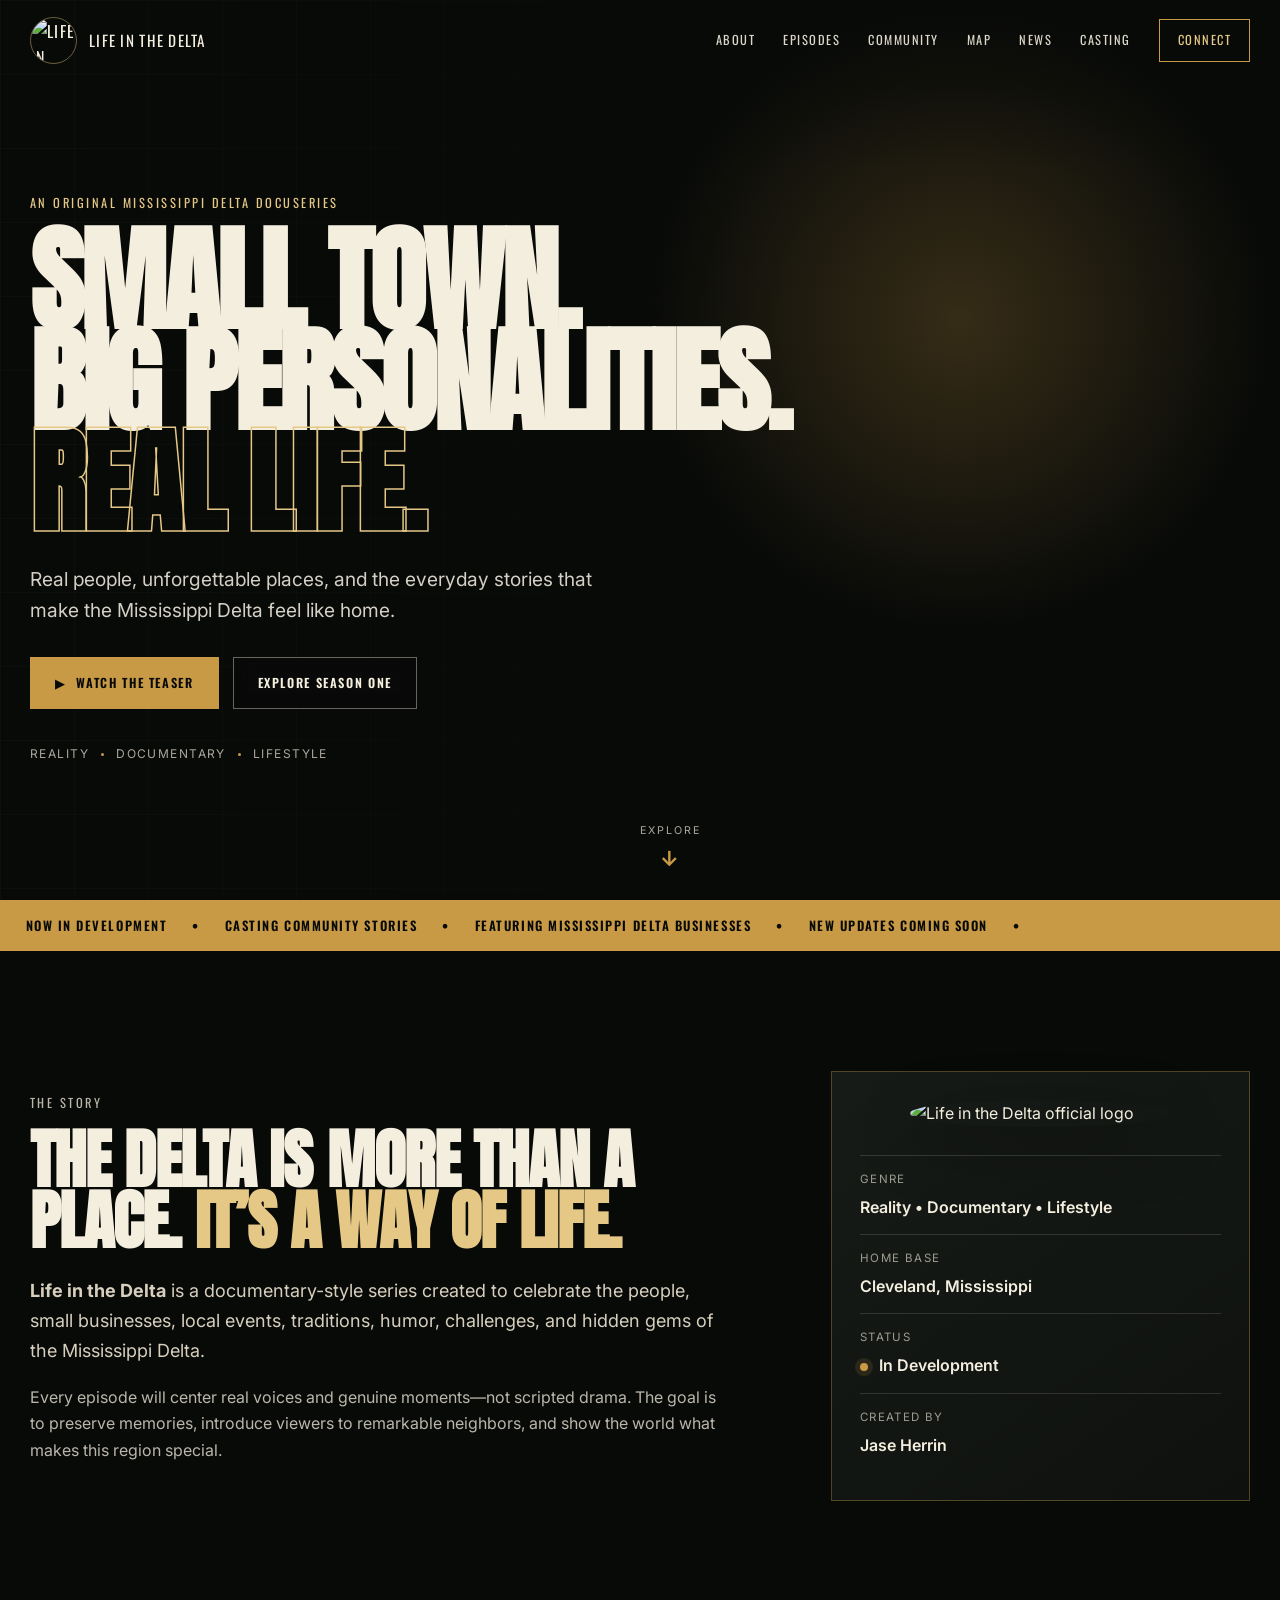
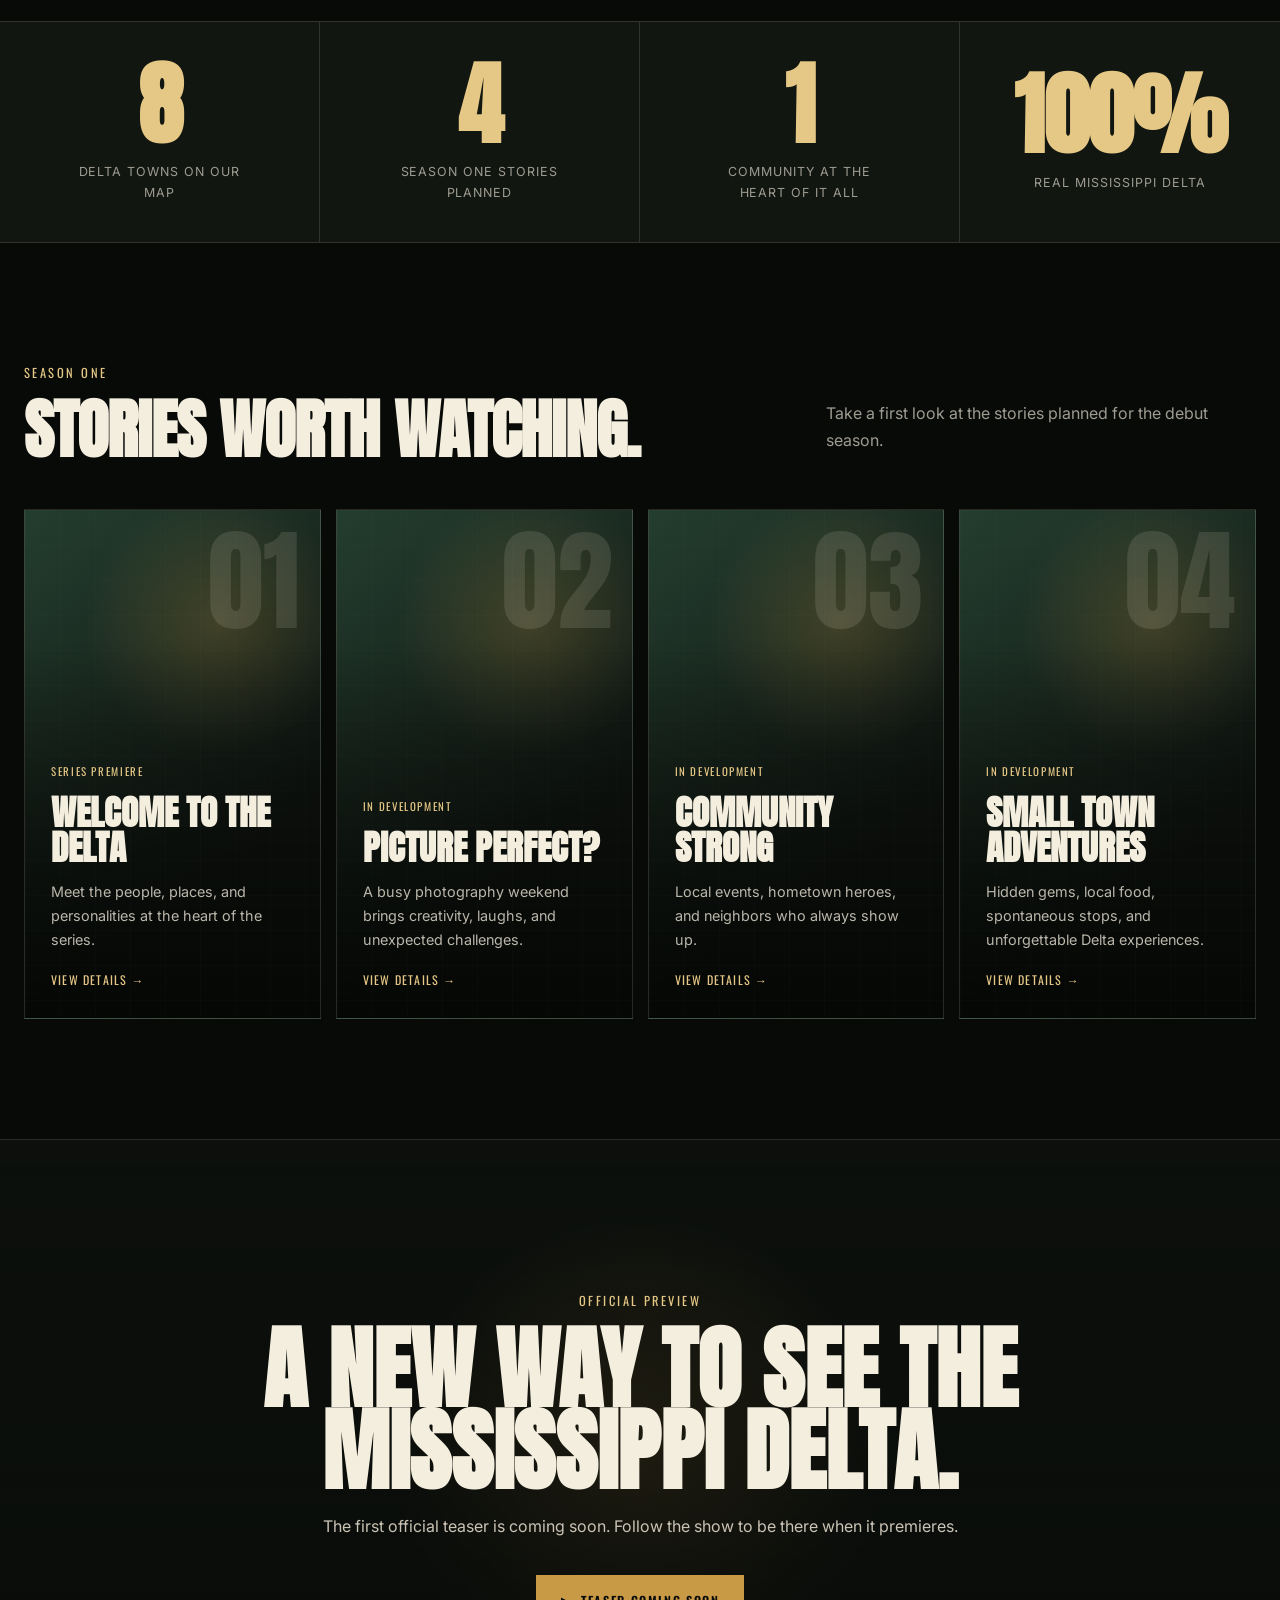
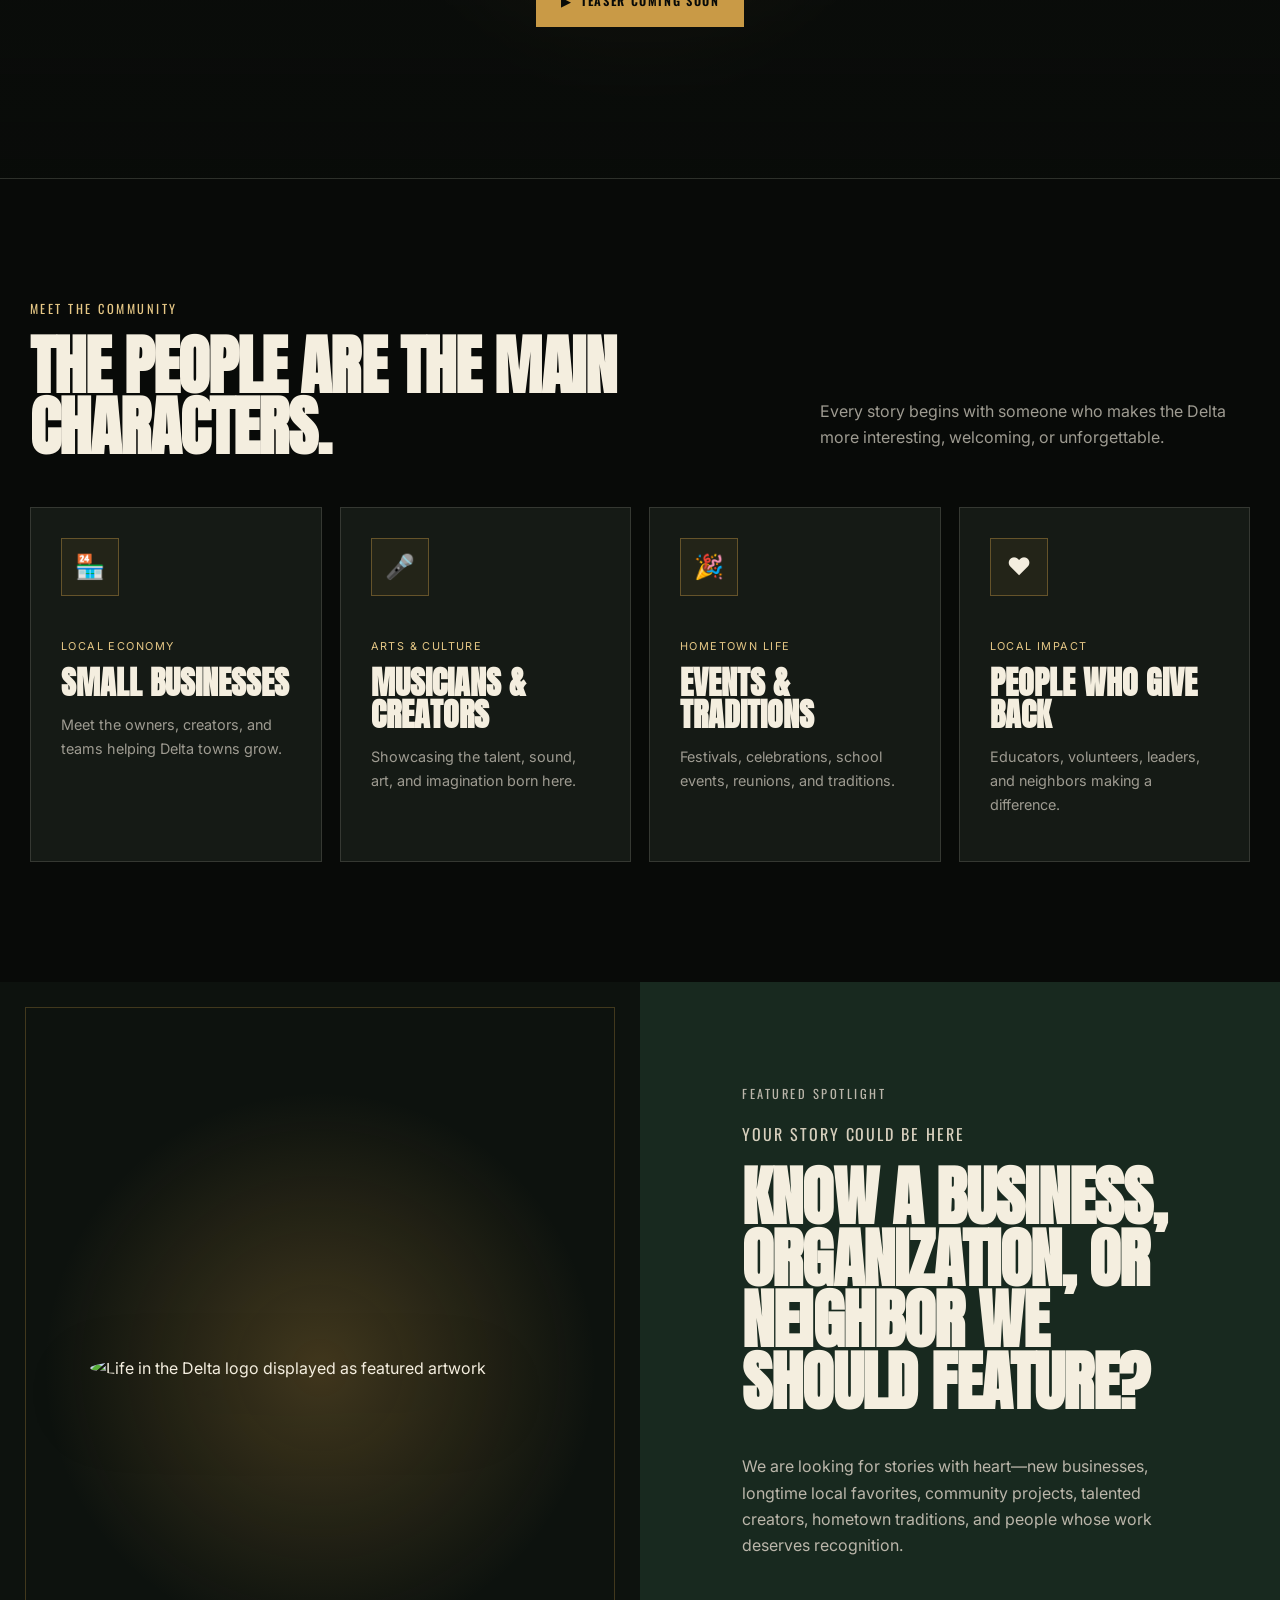
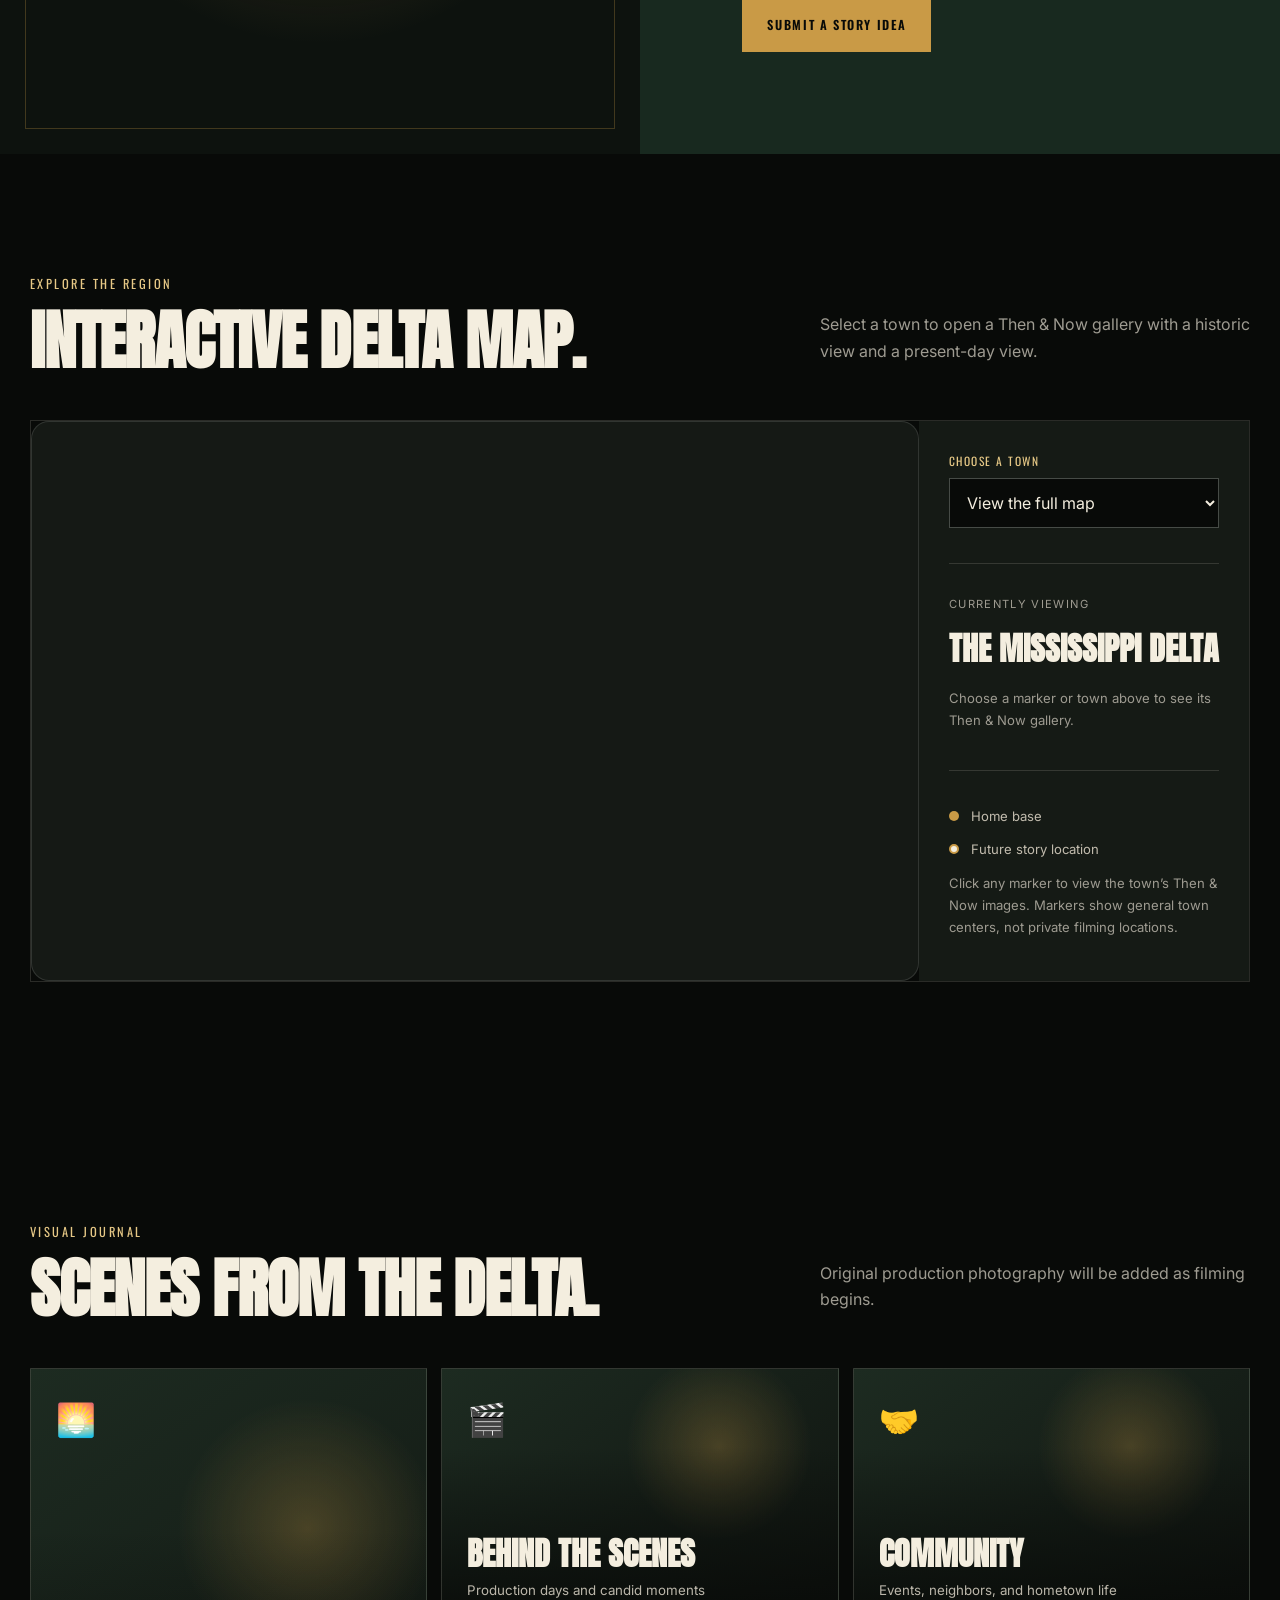
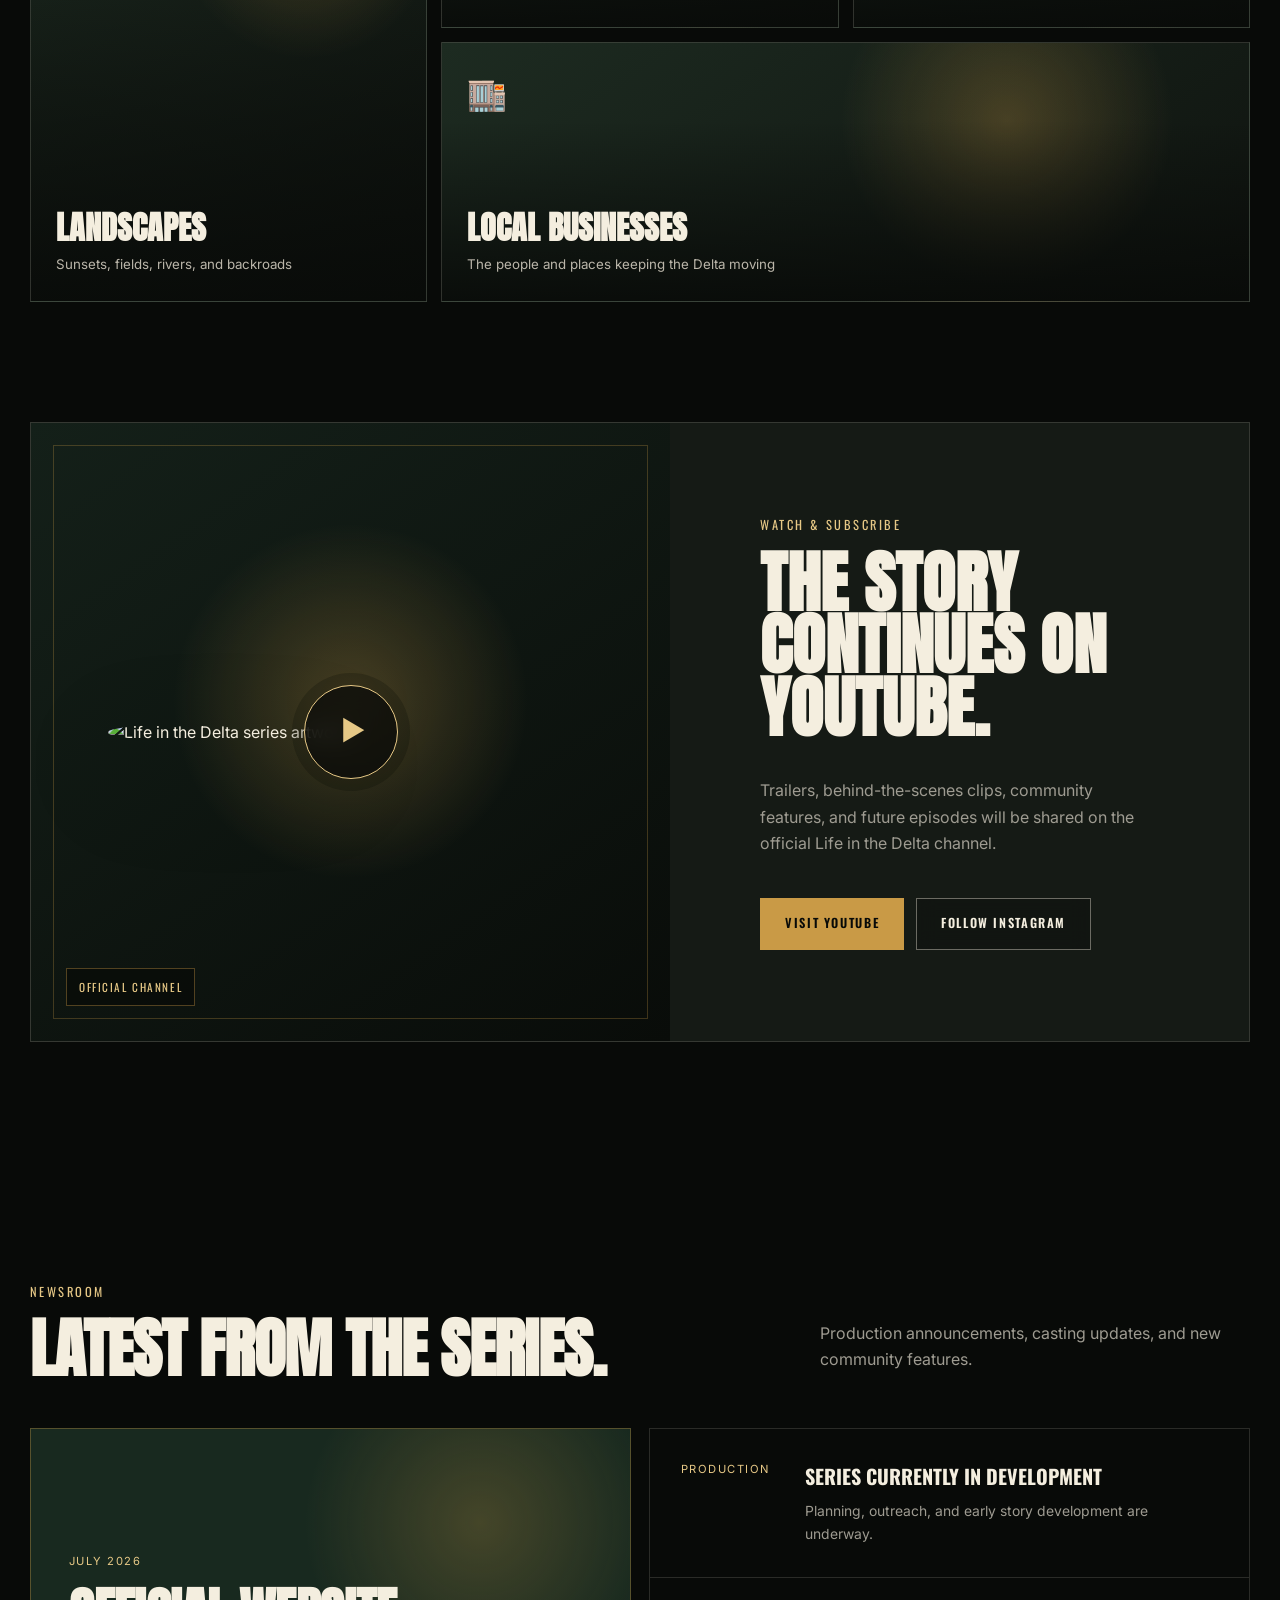
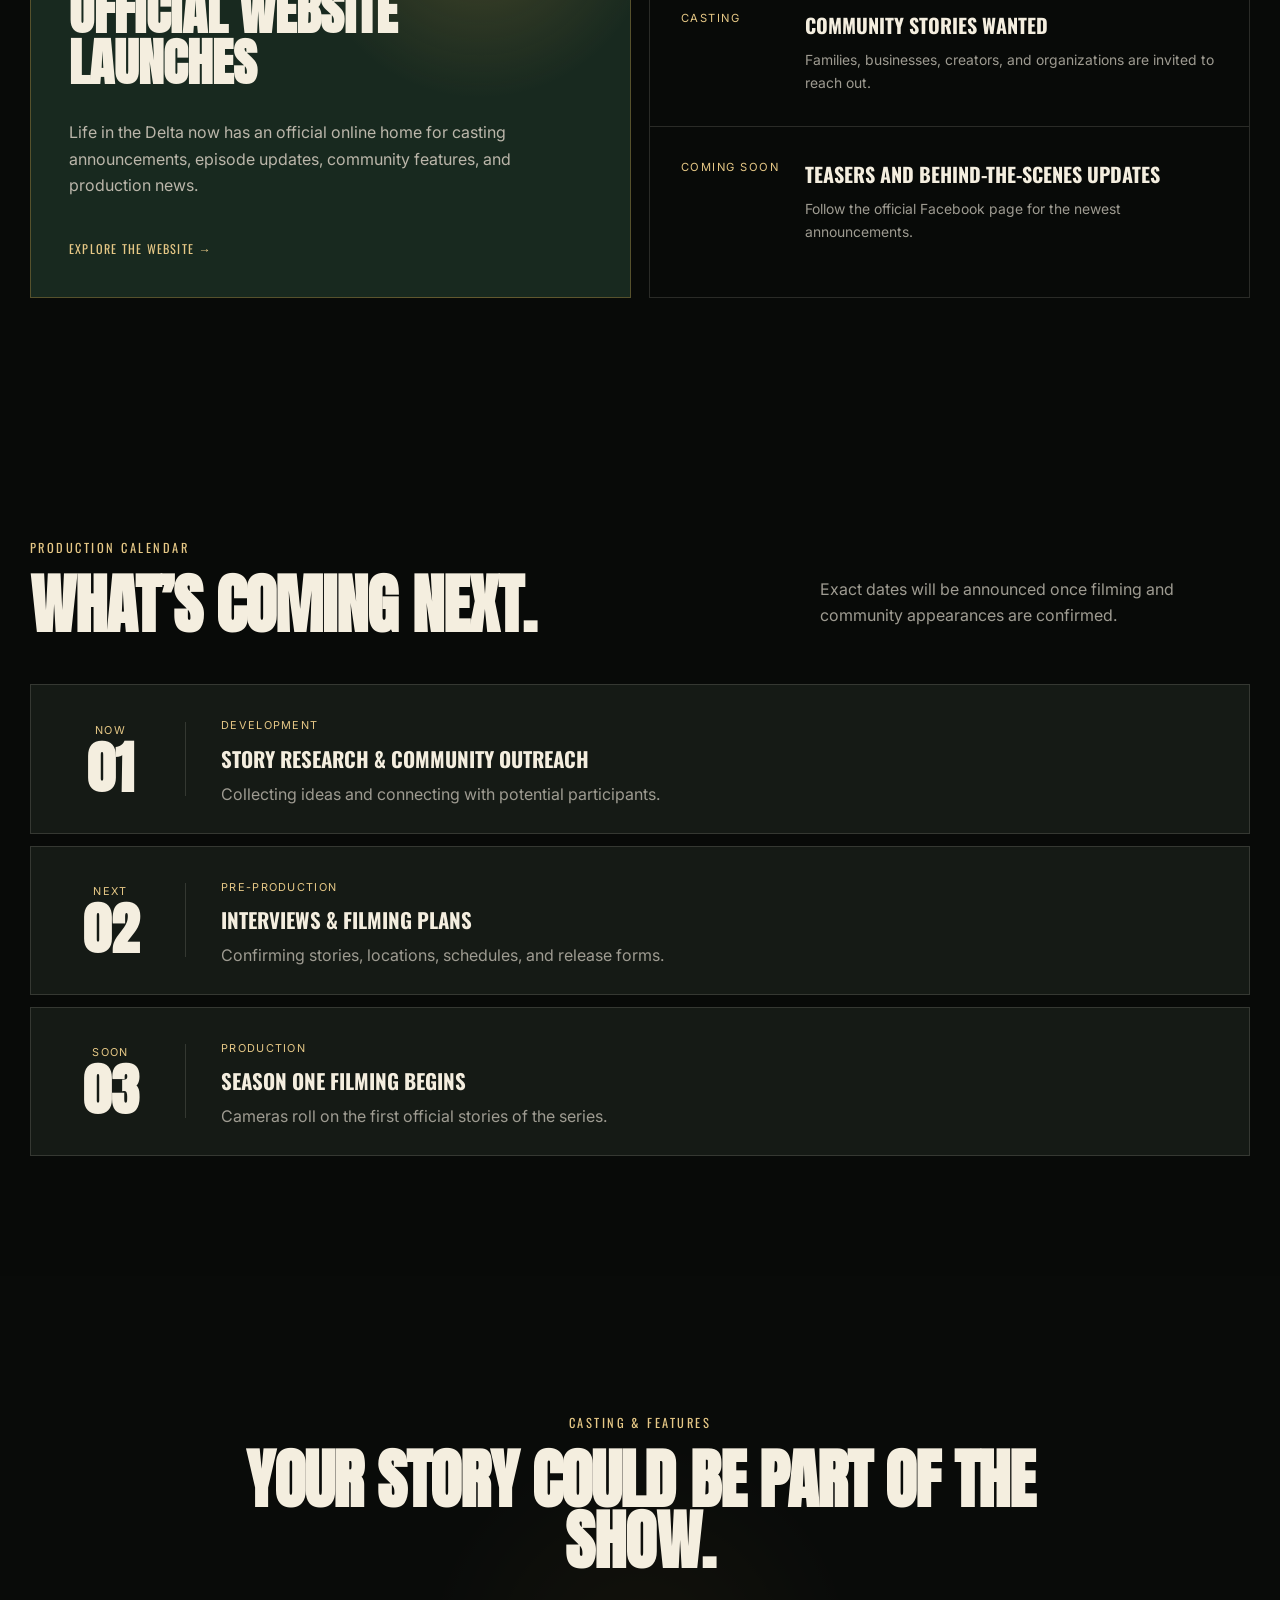
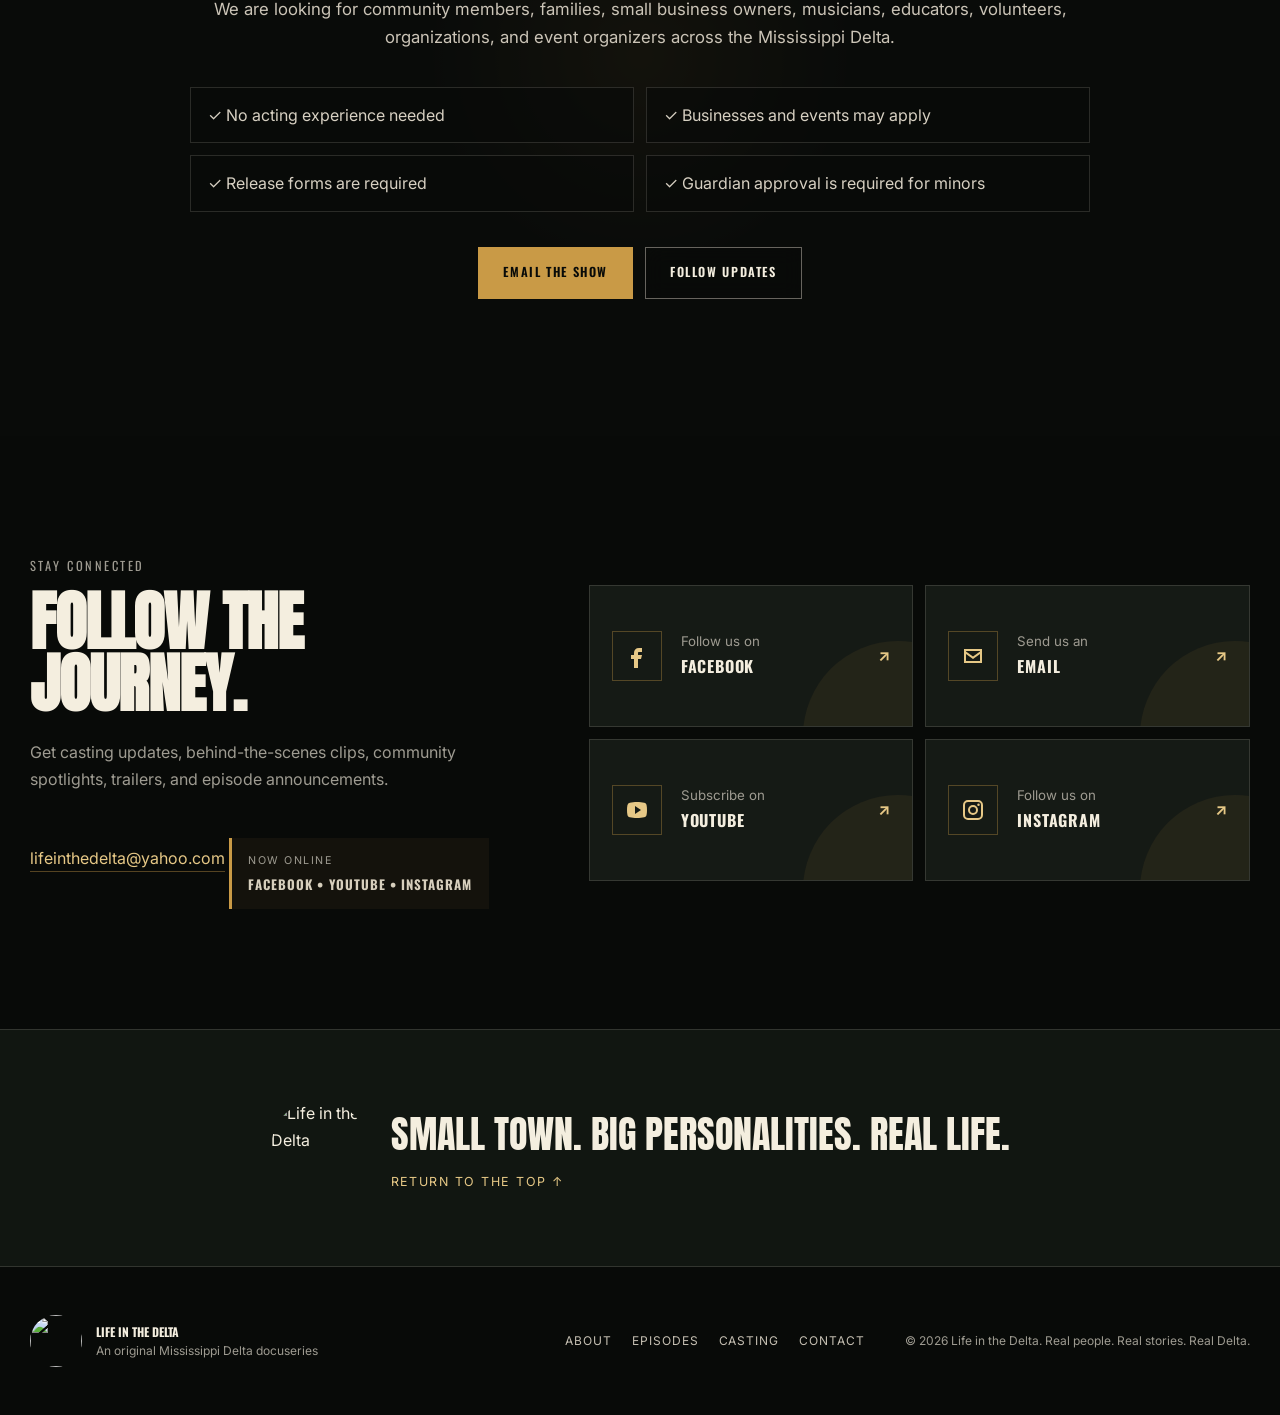
==== commit a2d0d96a: "Add files via upload" ====
--- a/index.html
+++ b/index.html
@@ -12,6 +12,78 @@
   <link href="https://fonts.googleapis.com/css2?family=Anton&family=Inter:wght@400;500;600;700&family=Oswald:wght@500;600&display=swap" rel="stylesheet">
   <link rel="stylesheet" href="https://unpkg.com/leaflet@1.9.4/dist/leaflet.css" crossorigin="" />
   <link rel="stylesheet" href="styles.css" />
+
+  <style>
+    /* Version 5 map reliability patch */
+    #delta-map-v5 {
+      min-height: 560px;
+      width: 100%;
+      border-radius: 18px;
+      overflow: hidden;
+      background: #151915;
+      border: 1px solid rgba(255,255,255,.12);
+      z-index: 1;
+    }
+    .delta-v5-marker {
+      width: 22px;
+      height: 22px;
+      border-radius: 999px;
+      background: #d8b35b;
+      border: 3px solid #fff;
+      box-shadow: 0 4px 14px rgba(0,0,0,.45);
+    }
+    .delta-v5-marker.home {
+      width: 28px;
+      height: 28px;
+      background: #8f2f2f;
+    }
+    .delta-v5-popup .leaflet-popup-content-wrapper,
+    .delta-v5-popup .leaflet-popup-tip {
+      background: #111511;
+      color: #fff;
+    }
+    .delta-v5-popup .leaflet-popup-content { margin: 14px; }
+    .delta-v5-popup button {
+      width: 100%;
+      margin-top: 10px;
+      border: 0;
+      border-radius: 999px;
+      padding: 9px 13px;
+      background: #d8b35b;
+      color: #111;
+      font-weight: 800;
+      cursor: pointer;
+    }
+    .town-modal[aria-hidden="true"] { display: none; }
+    .town-modal[aria-hidden="false"] { display: grid; }
+    .town-modal { position: fixed; inset: 0; place-items: center; z-index: 9999; padding: 20px; }
+    .town-modal-backdrop { position: absolute; inset: 0; background: rgba(0,0,0,.82); }
+    .town-modal-dialog {
+      position: relative;
+      width: min(980px, 100%);
+      max-height: 90vh;
+      overflow: auto;
+      background: #111511;
+      color: #fff;
+      border: 1px solid rgba(255,255,255,.15);
+      border-radius: 22px;
+      padding: 28px;
+      box-shadow: 0 28px 80px rgba(0,0,0,.5);
+    }
+    .town-photo-grid { display: grid; grid-template-columns: repeat(2,minmax(0,1fr)); gap: 18px; }
+    .town-photo-card { margin: 0; overflow: hidden; border-radius: 16px; background: #1b211b; border: 1px solid rgba(255,255,255,.12); }
+    .town-photo-card img { display: block; width: 100%; aspect-ratio: 4 / 3; object-fit: cover; background: #242a24; }
+    .town-photo-card figcaption { display: grid; gap: 4px; padding: 14px; }
+    .town-photo-label { position: absolute; margin: 12px; z-index: 2; padding: 5px 9px; border-radius: 999px; background: rgba(0,0,0,.78); color: #fff; font-weight: 800; }
+    .town-modal-close { position: absolute; right: 16px; top: 12px; border: 0; background: transparent; color: #fff; font-size: 34px; cursor: pointer; }
+    body.town-modal-open { overflow: hidden; }
+    @media (max-width: 720px) {
+      #delta-map-v5 { min-height: 430px; }
+      .town-photo-grid { grid-template-columns: 1fr; }
+      .town-modal-dialog { padding: 22px 16px; }
+    }
+  </style>
+
 </head>
 
 <body>
@@ -258,7 +330,7 @@
       </div>
 
       <div class="map-layout">
-        <div id="delta-map" class="reveal" role="application" aria-label="Interactive map of Mississippi Delta towns"></div>
+        <div id="delta-map-v5" class="reveal" role="application" aria-label="Interactive map of Mississippi Delta towns"></div>
 
         <aside class="map-panel reveal">
           <label for="town-filter">Choose a town</label>
@@ -606,5 +678,124 @@
 
   <script src="https://unpkg.com/leaflet@1.9.4/dist/leaflet.js" crossorigin=""></script>
   <script src="script.js"></script>
+
+  <script>
+  (() => {
+    const towns = {
+      cleveland: { name: 'Cleveland', coords: [33.7440, -90.7248], status: 'Home Base', description: 'The home base of Life in the Delta, known for Delta State University, local arts, music, food, and a lively downtown.', historicTitle: 'Cleveland — Then', historicCaption: 'Historic downtown and community life.', presentTitle: 'Cleveland — Now', presentCaption: 'A present-day look at the community.' },
+      shaw: { name: 'Shaw', coords: [33.6029, -90.7751], status: 'Future Story Location', description: 'A Bolivar County community with deep agricultural roots and generations of local history.', historicTitle: 'Shaw — Then', historicCaption: 'Historic streets, businesses, and community landmarks.', presentTitle: 'Shaw — Now', presentCaption: 'A present-day view of Shaw.' },
+      ruleville: { name: 'Ruleville', coords: [33.7254, -90.5515], status: 'Future Story Location', description: 'A Sunflower County town with a strong community identity and an important place in Delta history.', historicTitle: 'Ruleville — Then', historicCaption: 'A look back at Ruleville’s earlier years.', presentTitle: 'Ruleville — Now', presentCaption: 'Ruleville as it appears today.' },
+      indianola: { name: 'Indianola', coords: [33.4509, -90.6480], status: 'Future Story Location', description: 'A music-rich Delta town associated with B.B. King and generations of culture, food, and community life.', historicTitle: 'Indianola — Then', historicCaption: 'Historic Indianola and its cultural story.', presentTitle: 'Indianola — Now', presentCaption: 'A present-day look at Indianola.' },
+      greenville: { name: 'Greenville', coords: [33.4101, -91.0618], status: 'Future Story Location', description: 'One of the Delta’s largest cities, shaped by the Mississippi River, literature, music, food, and industry.', historicTitle: 'Greenville — Then', historicCaption: 'Historic river-city life in Greenville.', presentTitle: 'Greenville — Now', presentCaption: 'Modern Greenville and the river region.' },
+      clarksdale: { name: 'Clarksdale', coords: [34.2001, -90.5709], status: 'Future Story Location', description: 'A world-famous blues destination with historic music venues, creative energy, and unmistakable Delta character.', historicTitle: 'Clarksdale — Then', historicCaption: 'The historic crossroads of Delta blues culture.', presentTitle: 'Clarksdale — Now', presentCaption: 'Today’s Clarksdale music and arts scene.' },
+      greenwood: { name: 'Greenwood', coords: [33.5162, -90.1795], status: 'Future Story Location', description: 'A historic Delta city where the Yazoo and Tallahatchie rivers meet, with strong food, architecture, and cultural traditions.', historicTitle: 'Greenwood — Then', historicCaption: 'Historic Greenwood streets and river life.', presentTitle: 'Greenwood — Now', presentCaption: 'A present-day look at Greenwood.' },
+      leland: { name: 'Leland', coords: [33.4057, -90.8976], status: 'Future Story Location', description: 'A Washington County town known for its creative history, local traditions, and connection to Jim Henson’s early life.', historicTitle: 'Leland — Then', historicCaption: 'Historic Leland and its hometown story.', presentTitle: 'Leland — Now', presentCaption: 'Leland as visitors see it today.' }
+    };
+
+    const svgImage = (town, era) => {
+      const isThen = era === 'Then';
+      const bg = isThen ? '#6b5a43' : '#27382d';
+      const sub = isThen ? 'Historic photograph coming soon' : 'Present-day photograph coming soon';
+      const svg = `<svg xmlns="http://www.w3.org/2000/svg" width="1200" height="900" viewBox="0 0 1200 900"><rect width="1200" height="900" fill="${bg}"/><path d="M0 665L210 505l160 105 180-210 190 180 155-145 305 230v235H0z" fill="rgba(255,255,255,.12)"/><circle cx="970" cy="175" r="85" fill="rgba(255,255,255,.13)"/><text x="70" y="120" fill="#fff" font-family="Arial,sans-serif" font-size="40" font-weight="700">LIFE IN THE DELTA</text><text x="70" y="675" fill="#fff" font-family="Arial,sans-serif" font-size="78" font-weight="800">${town} — ${era}</text><text x="73" y="740" fill="rgba(255,255,255,.82)" font-family="Arial,sans-serif" font-size="32">${sub}</text></svg>`;
+      return 'data:image/svg+xml;charset=UTF-8,' + encodeURIComponent(svg);
+    };
+
+    const mapEl = document.getElementById('delta-map-v5');
+    if (!mapEl || !window.L) return;
+
+    const map = L.map(mapEl, { scrollWheelZoom: false }).setView([33.72, -90.65], 8);
+    L.tileLayer('https://{s}.tile.openstreetmap.org/{z}/{x}/{y}.png', {
+      maxZoom: 18,
+      attribution: '&copy; OpenStreetMap contributors'
+    }).addTo(map);
+
+    const markers = {};
+    const markerGroup = L.featureGroup().addTo(map);
+    const markerIcon = (home) => L.divIcon({
+      className: '',
+      html: `<div class="delta-v5-marker${home ? ' home' : ''}"></div>`,
+      iconSize: home ? [28,28] : [22,22],
+      iconAnchor: home ? [14,14] : [11,11],
+      popupAnchor: [0,-14]
+    });
+
+    const modal = document.getElementById('town-modal');
+    let lastFocused = null;
+
+    function openTown(key) {
+      const town = towns[key];
+      if (!town) return;
+      lastFocused = document.activeElement;
+      document.getElementById('town-modal-title').textContent = town.name;
+      document.getElementById('town-modal-status').textContent = town.status;
+      document.getElementById('town-modal-description').textContent = town.description;
+      const oldImg = document.getElementById('town-historic-image');
+      const nowImg = document.getElementById('town-present-image');
+      oldImg.src = svgImage(town.name, 'Then');
+      nowImg.src = svgImage(town.name, 'Now');
+      oldImg.alt = `Historic image placeholder for ${town.name}, Mississippi`;
+      nowImg.alt = `Present-day image placeholder for ${town.name}, Mississippi`;
+      document.getElementById('town-historic-title').textContent = town.historicTitle;
+      document.getElementById('town-historic-caption').textContent = town.historicCaption;
+      document.getElementById('town-present-title').textContent = town.presentTitle;
+      document.getElementById('town-present-caption').textContent = town.presentCaption;
+      modal.setAttribute('aria-hidden', 'false');
+      document.body.classList.add('town-modal-open');
+      modal.querySelector('.town-modal-close').focus();
+      const panel = document.getElementById('selected-town');
+      panel.querySelector('strong').textContent = town.name;
+      panel.querySelector('p').textContent = town.description;
+      document.getElementById('town-filter').value = key;
+    }
+
+    function closeTown() {
+      modal.setAttribute('aria-hidden', 'true');
+      document.body.classList.remove('town-modal-open');
+      if (lastFocused && typeof lastFocused.focus === 'function') lastFocused.focus();
+    }
+
+    Object.entries(towns).forEach(([key, town]) => {
+      const marker = L.marker(town.coords, { icon: markerIcon(key === 'cleveland'), title: town.name }).addTo(markerGroup);
+      marker.bindPopup(`<div class="delta-v5-popup"><strong>${town.name}</strong><br><small>${town.status}</small><button type="button" data-town-key="${key}">View Then &amp; Now</button></div>`, { className: 'delta-v5-popup' });
+      marker.on('popupopen', (event) => {
+        const button = event.popup.getElement()?.querySelector('[data-town-key]');
+        if (button) button.addEventListener('click', () => openTown(key), { once: true });
+      });
+      marker.on('click', () => {
+        const panel = document.getElementById('selected-town');
+        panel.querySelector('strong').textContent = town.name;
+        panel.querySelector('p').textContent = 'Use the button in the marker popup to open the Then & Now gallery.';
+        document.getElementById('town-filter').value = key;
+      });
+      markers[key] = marker;
+    });
+
+    map.fitBounds(markerGroup.getBounds().pad(0.18));
+    setTimeout(() => map.invalidateSize(), 250);
+
+    document.getElementById('town-filter')?.addEventListener('change', (event) => {
+      const key = event.target.value;
+      if (key === 'all') {
+        map.fitBounds(markerGroup.getBounds().pad(0.18));
+        const panel = document.getElementById('selected-town');
+        panel.querySelector('strong').textContent = 'The Mississippi Delta';
+        panel.querySelector('p').textContent = 'Choose a marker or town above to see its Then & Now gallery.';
+        return;
+      }
+      const town = towns[key];
+      map.flyTo(town.coords, 11, { duration: 0.8 });
+      markers[key].openPopup();
+      setTimeout(() => openTown(key), 500);
+    });
+
+    modal.querySelectorAll('[data-close-town-modal]').forEach(el => el.addEventListener('click', closeTown));
+    document.addEventListener('keydown', (event) => {
+      if (event.key === 'Escape' && modal.getAttribute('aria-hidden') === 'false') closeTown();
+    });
+
+    window.addEventListener('resize', () => map.invalidateSize());
+  })();
+  </script>
+
 </body>
 </html>
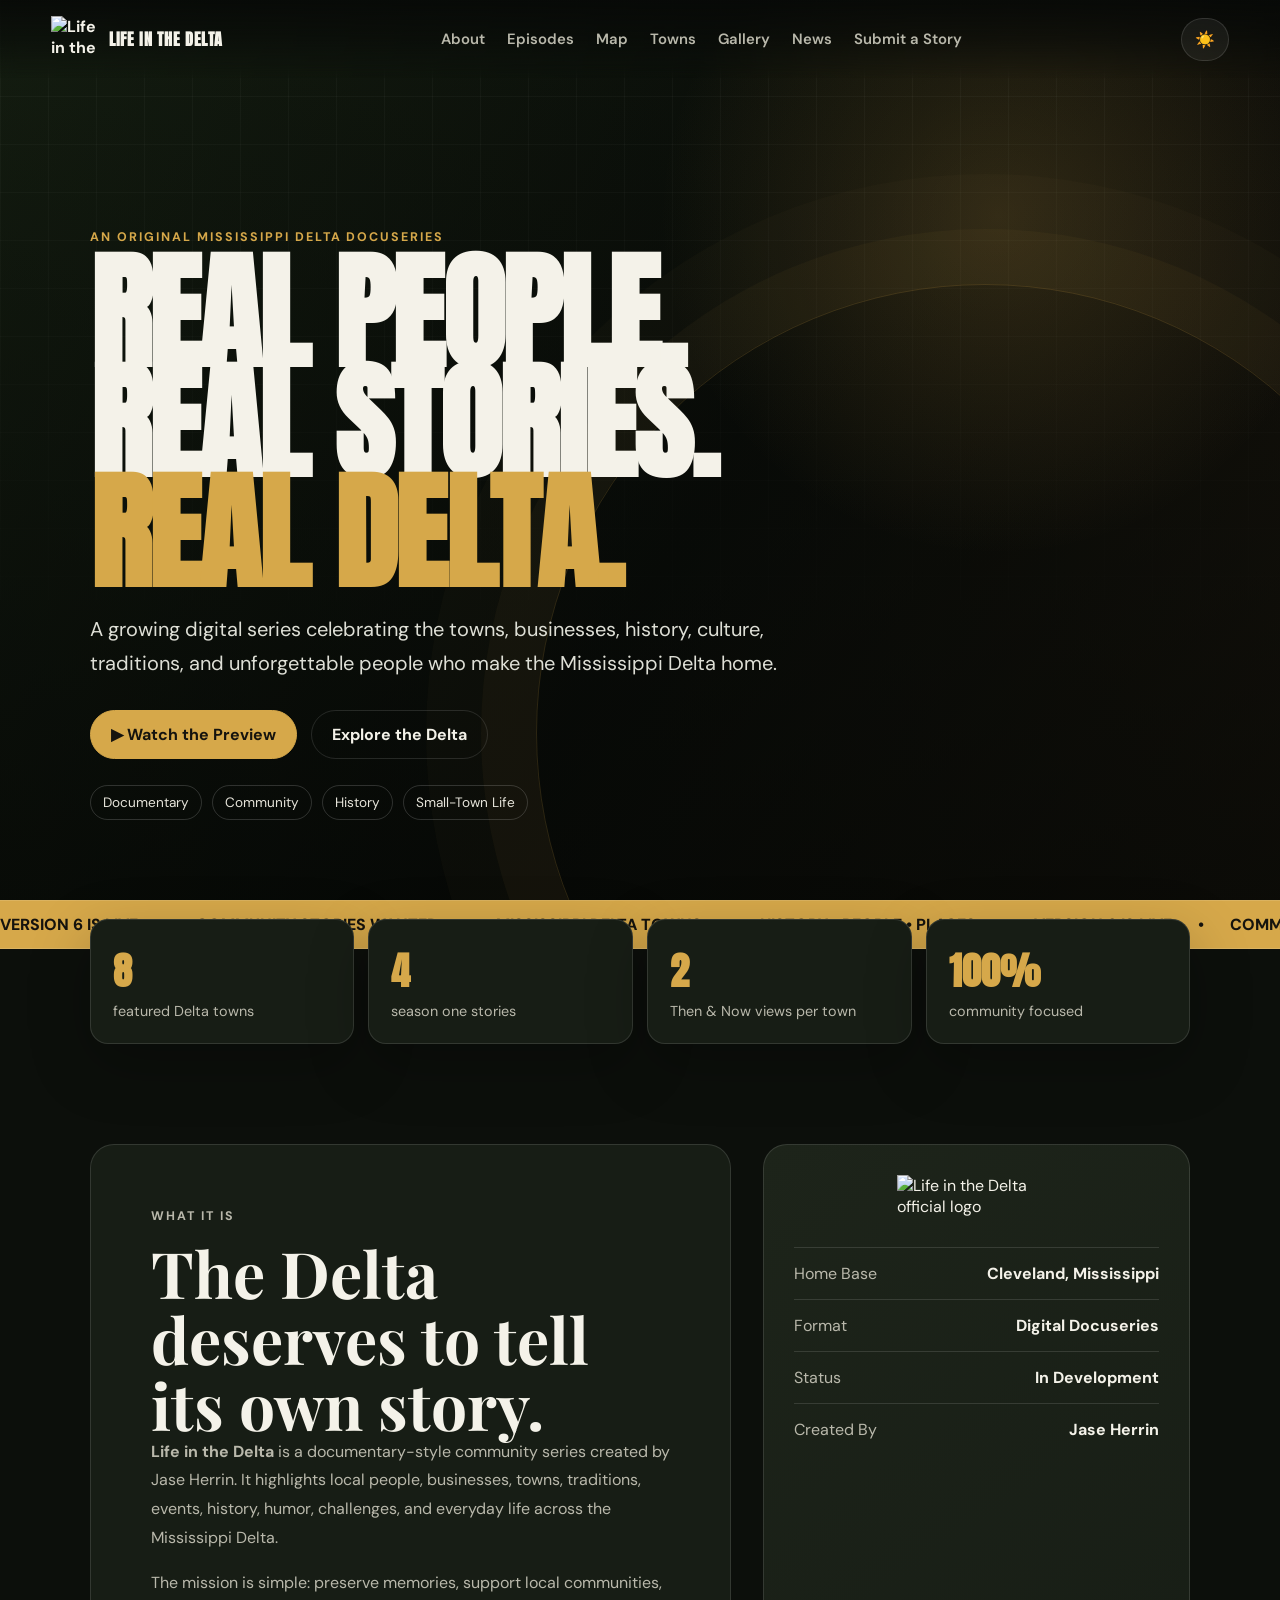
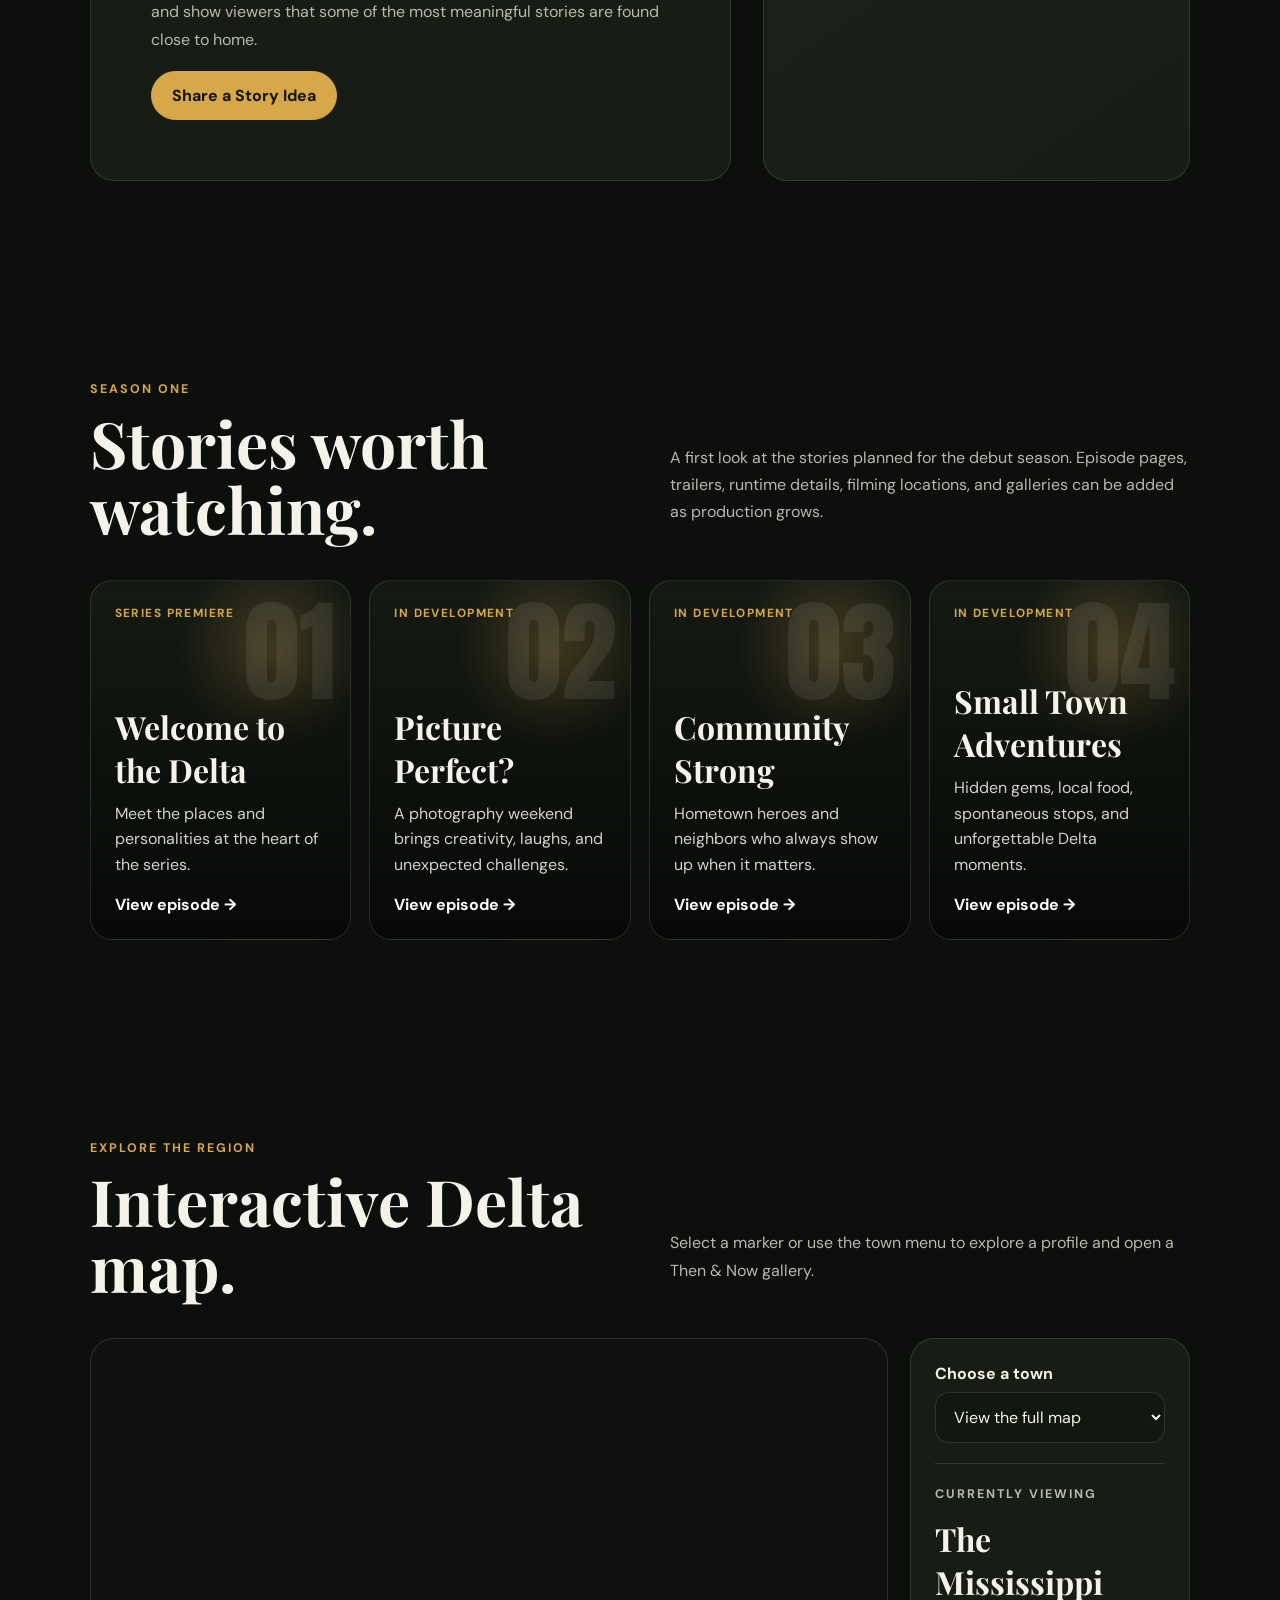
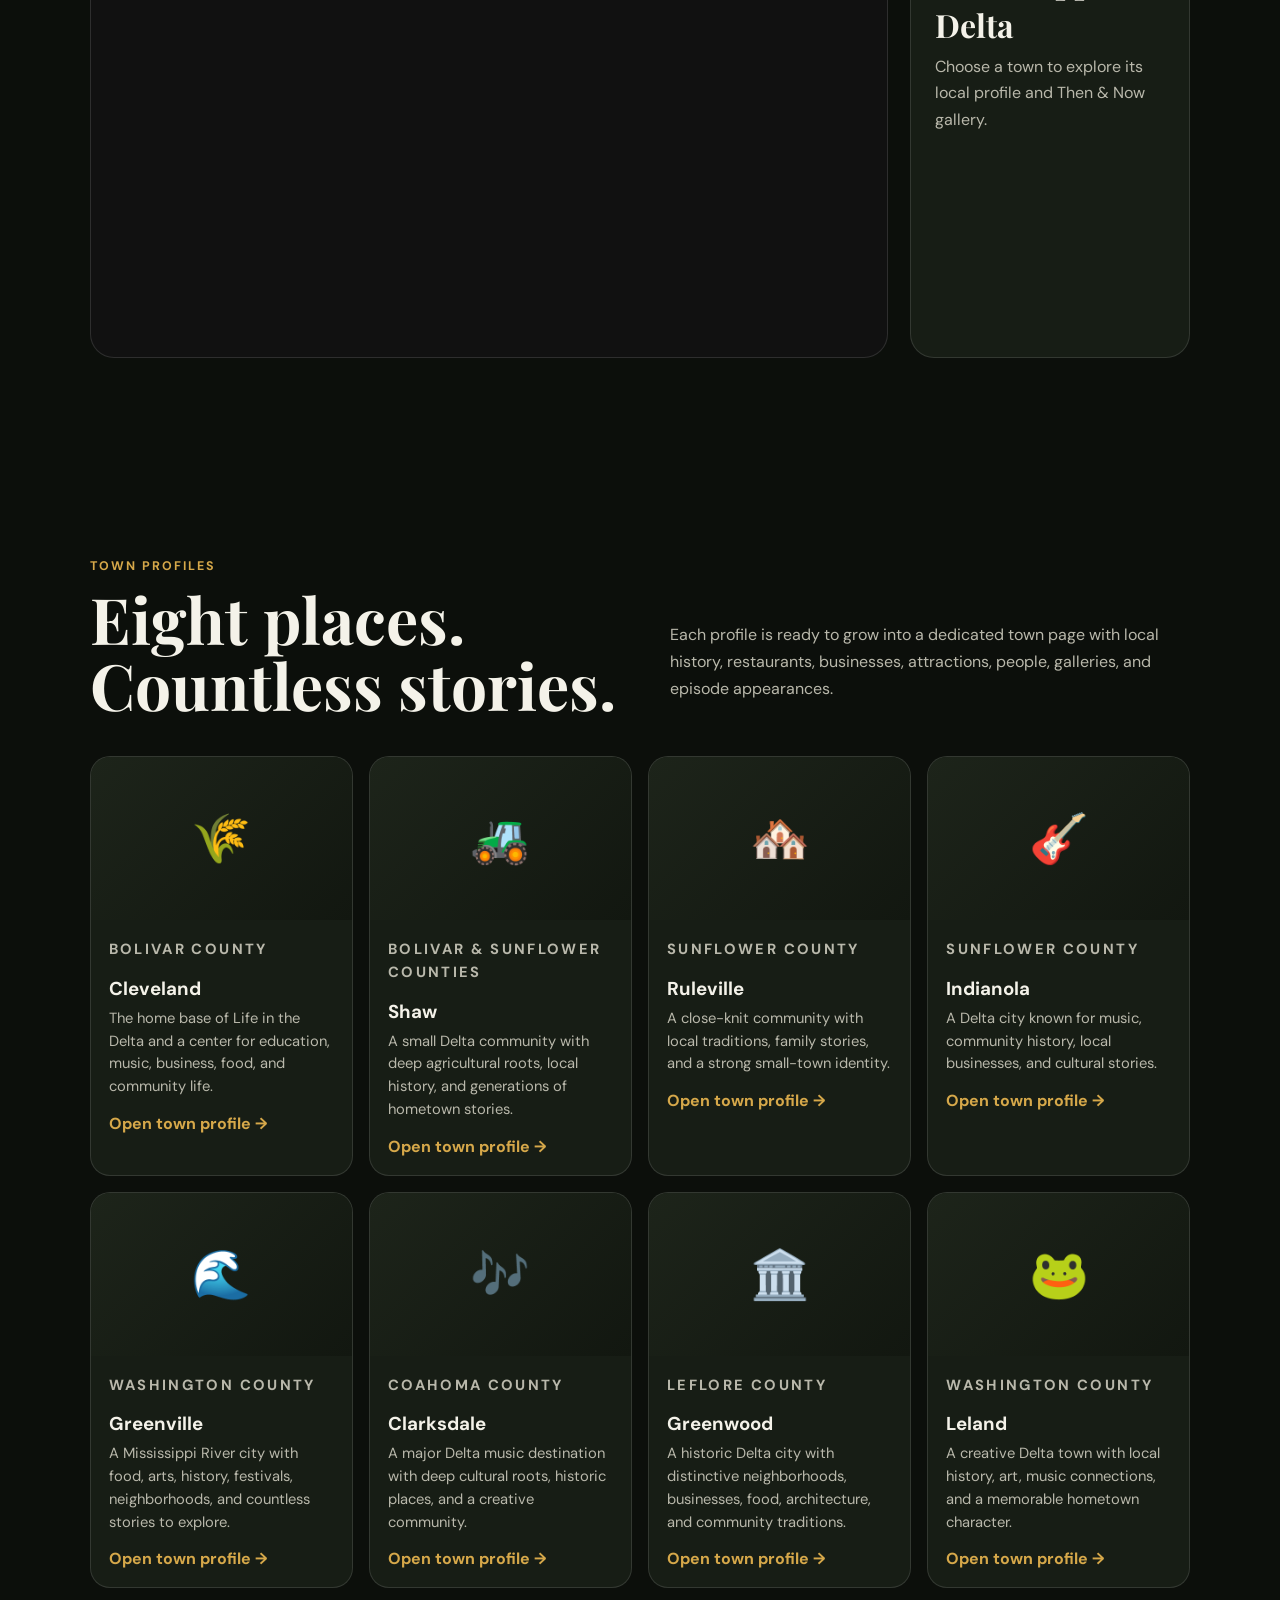
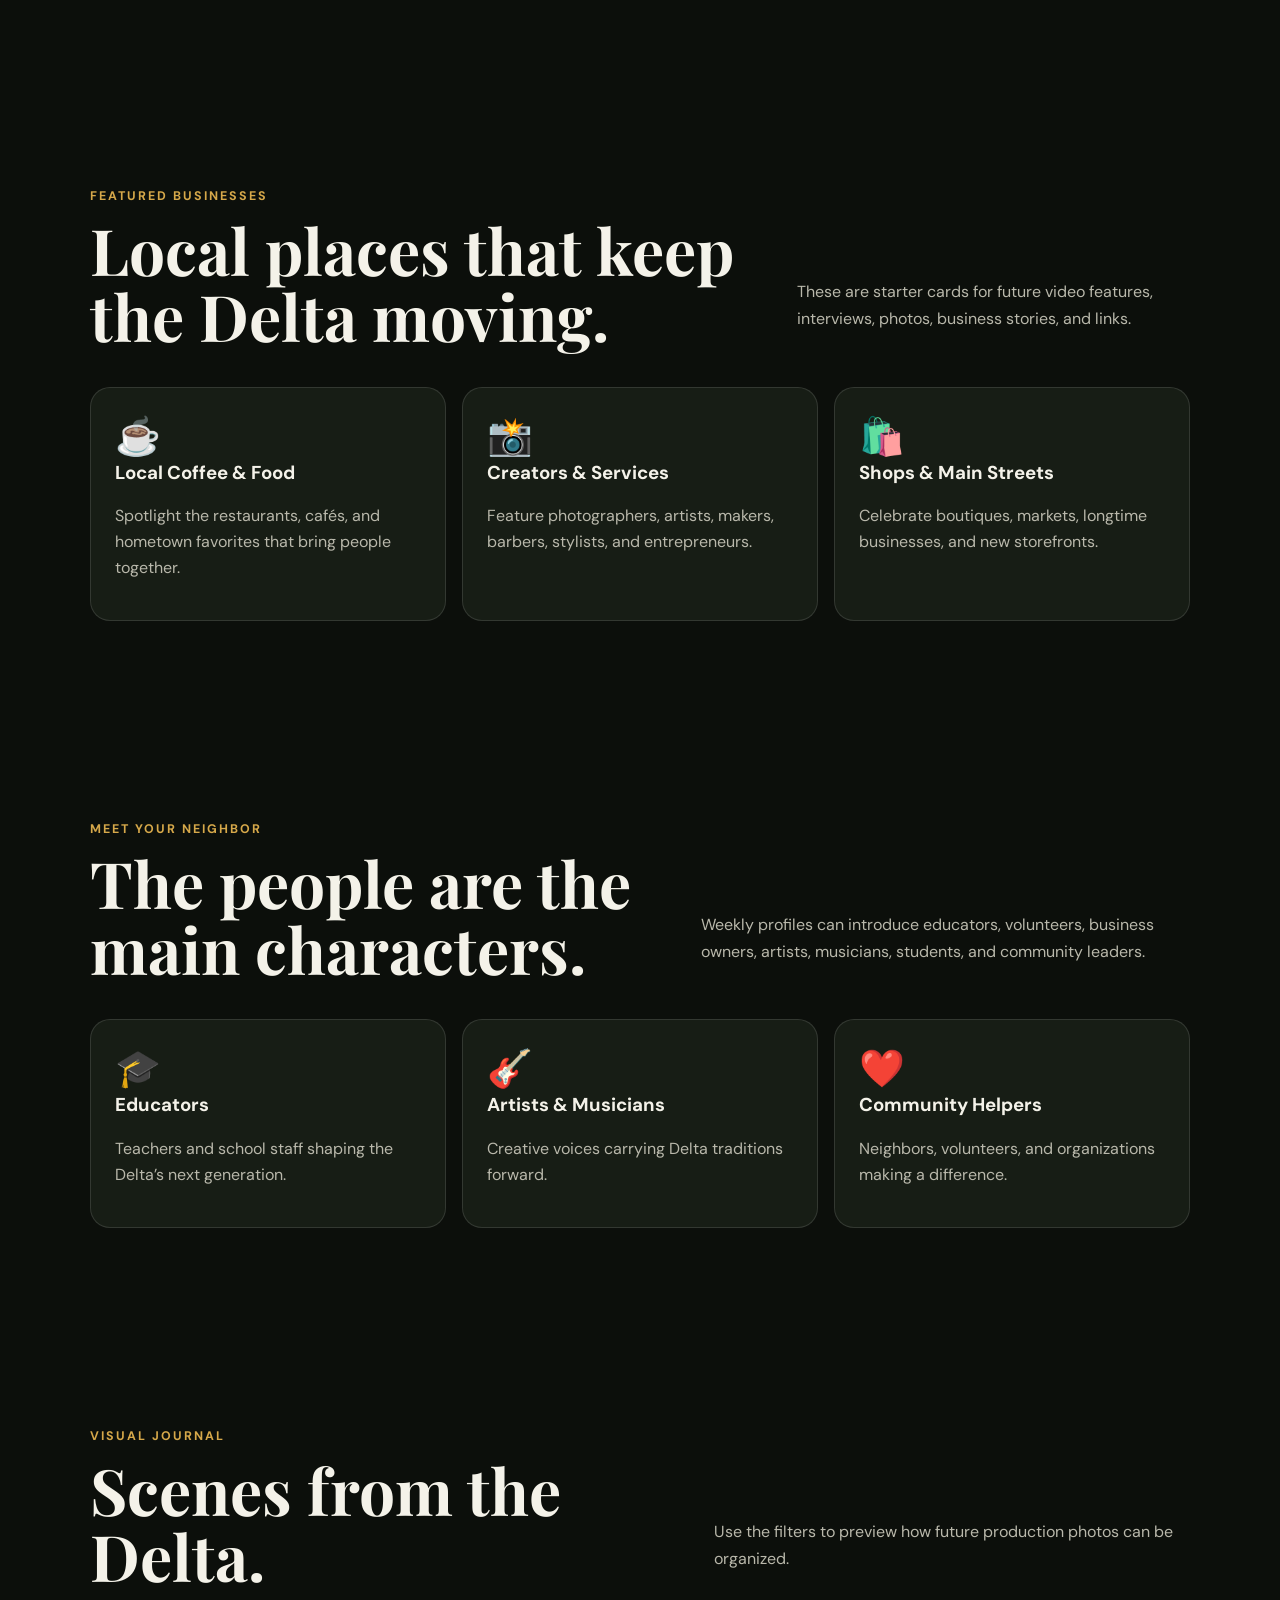
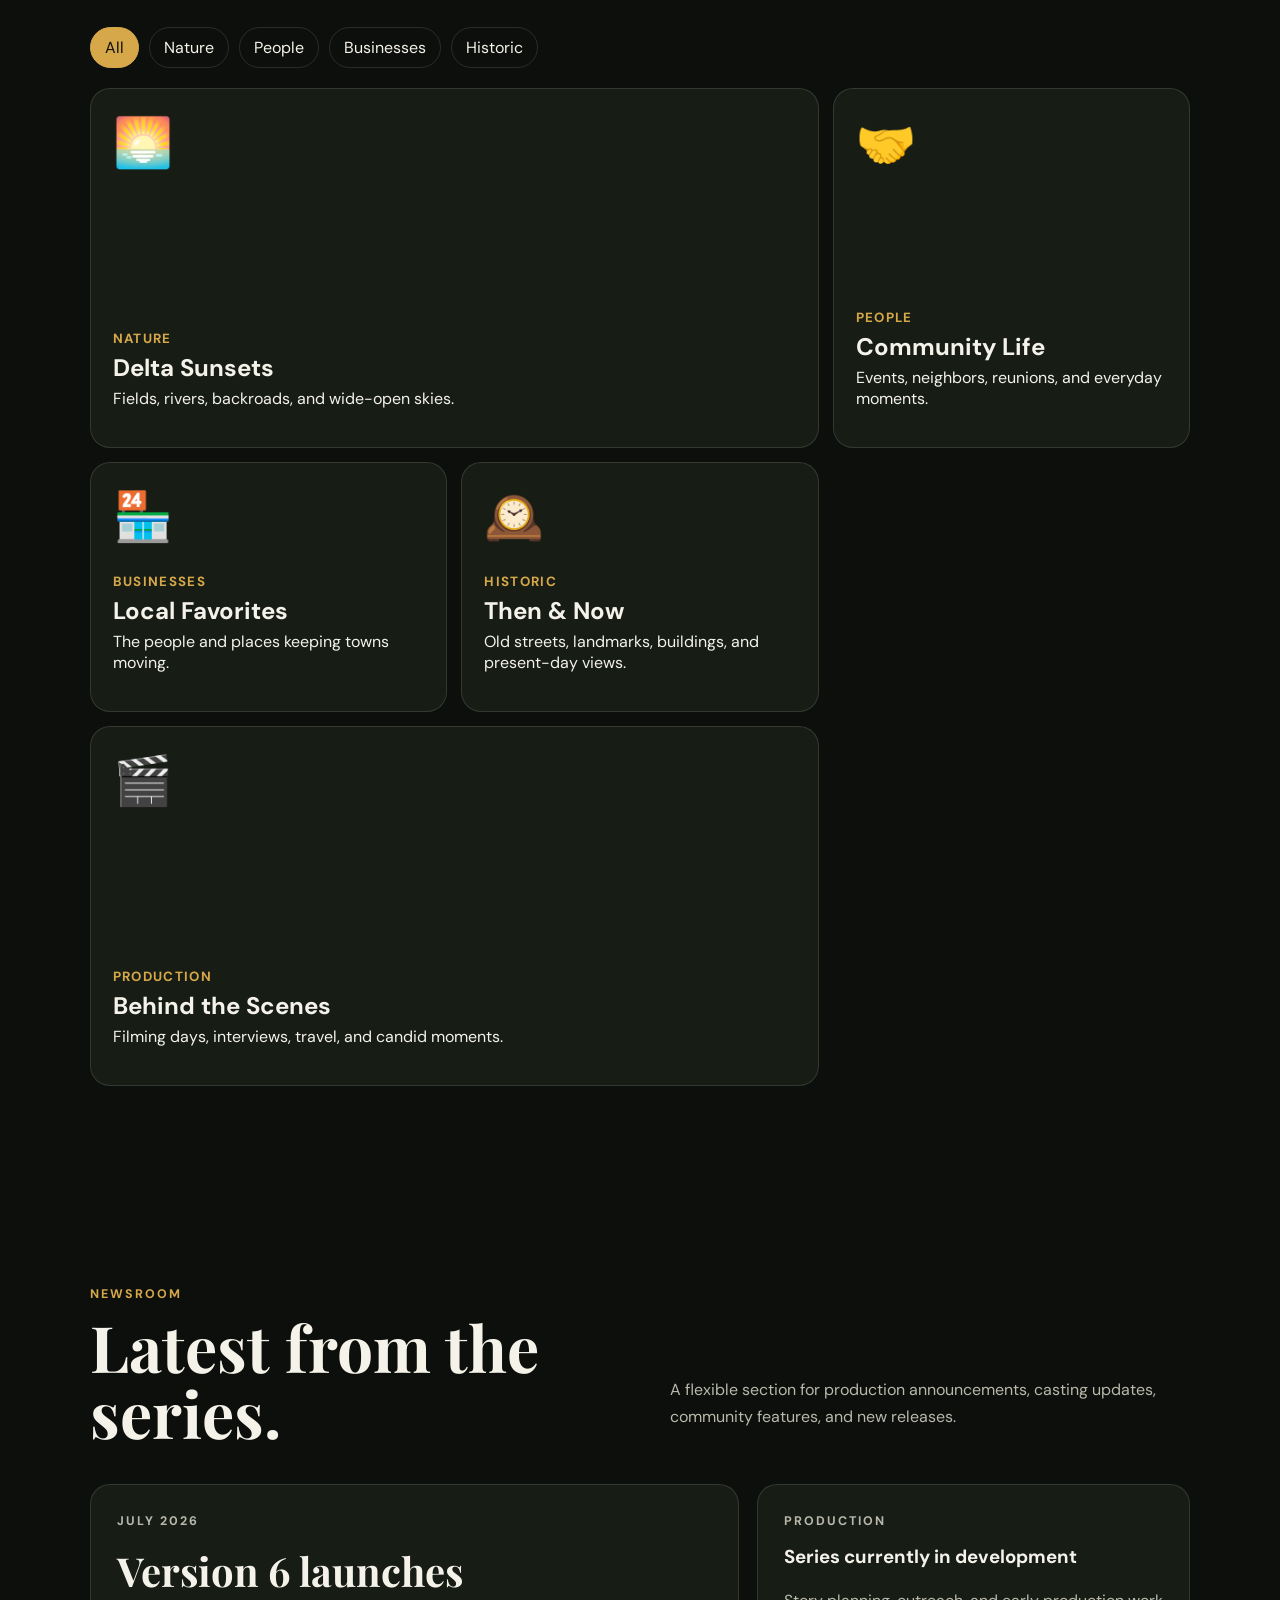
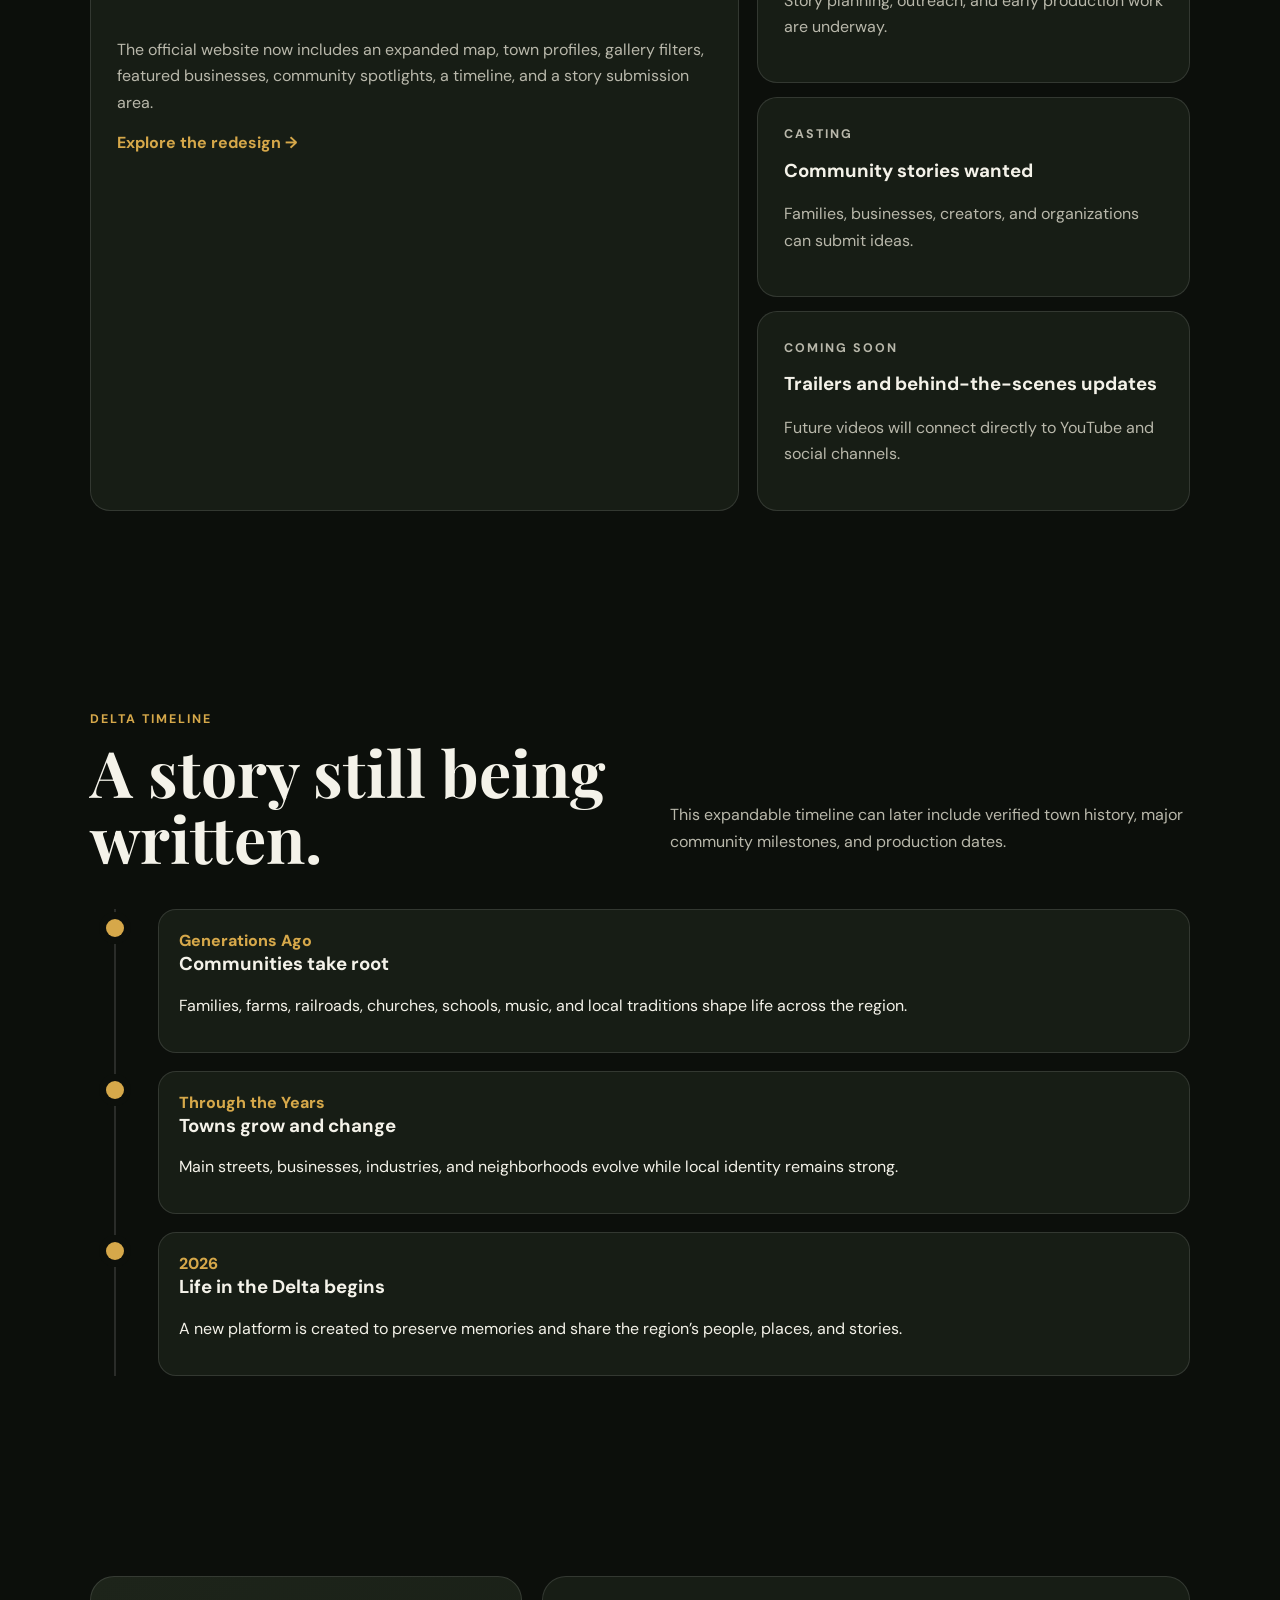
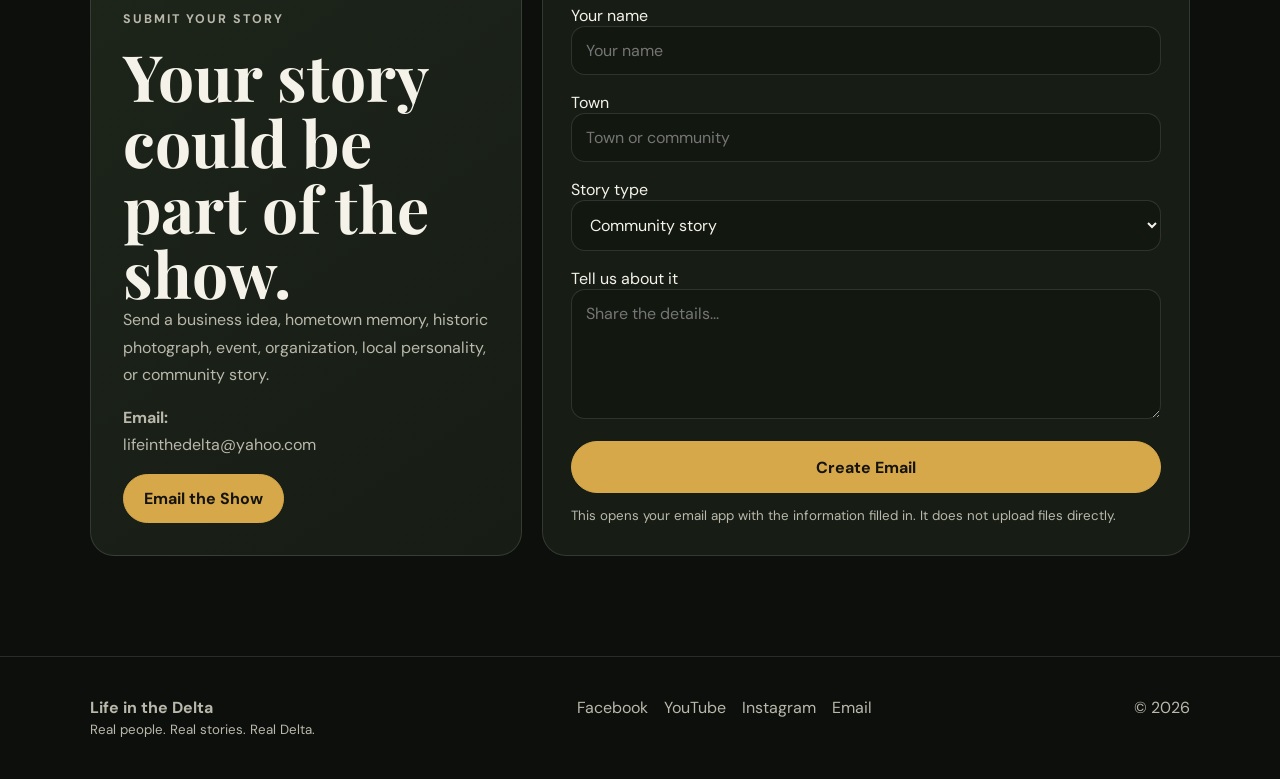
==== commit 95cbdca9: "Add files via upload" ====
--- a/index.html
+++ b/index.html
@@ -3,799 +3,712 @@
 <head>
   <meta charset="UTF-8" />
   <meta name="viewport" content="width=device-width, initial-scale=1.0" />
-  <meta name="description" content="Life in the Delta is a documentary-style series celebrating the people, places, businesses, traditions, and everyday stories of the Mississippi Delta." />
-  <meta name="theme-color" content="#090b09" />
-  <title>Life in the Delta | Real People. Real Stories. Real Delta.</title>
+  <meta name="description" content="Life in the Delta is a documentary-style series sharing the people, places, businesses, traditions, history, and everyday stories of the Mississippi Delta." />
+  <meta name="theme-color" content="#11140f" />
+  <title>Life in the Delta | Version 6</title>
 
   <link rel="preconnect" href="https://fonts.googleapis.com">
   <link rel="preconnect" href="https://fonts.gstatic.com" crossorigin>
-  <link href="https://fonts.googleapis.com/css2?family=Anton&family=Inter:wght@400;500;600;700&family=Oswald:wght@500;600&display=swap" rel="stylesheet">
+  <link href="https://fonts.googleapis.com/css2?family=Anton&family=DM+Sans:wght@400;500;600;700&family=Playfair+Display:ital,wght@0,700;1,700&display=swap" rel="stylesheet">
   <link rel="stylesheet" href="https://unpkg.com/leaflet@1.9.4/dist/leaflet.css" crossorigin="" />
-  <link rel="stylesheet" href="styles.css" />
 
   <style>
-    /* Version 5 map reliability patch */
-    #delta-map-v5 {
-      min-height: 560px;
-      width: 100%;
-      border-radius: 18px;
-      overflow: hidden;
-      background: #151915;
-      border: 1px solid rgba(255,255,255,.12);
-      z-index: 1;
-    }
-    .delta-v5-marker {
-      width: 22px;
-      height: 22px;
-      border-radius: 999px;
-      background: #d8b35b;
-      border: 3px solid #fff;
-      box-shadow: 0 4px 14px rgba(0,0,0,.45);
-    }
-    .delta-v5-marker.home {
-      width: 28px;
-      height: 28px;
-      background: #8f2f2f;
-    }
-    .delta-v5-popup .leaflet-popup-content-wrapper,
-    .delta-v5-popup .leaflet-popup-tip {
-      background: #111511;
-      color: #fff;
-    }
-    .delta-v5-popup .leaflet-popup-content { margin: 14px; }
-    .delta-v5-popup button {
-      width: 100%;
-      margin-top: 10px;
-      border: 0;
-      border-radius: 999px;
-      padding: 9px 13px;
-      background: #d8b35b;
-      color: #111;
-      font-weight: 800;
-      cursor: pointer;
-    }
-    .town-modal[aria-hidden="true"] { display: none; }
-    .town-modal[aria-hidden="false"] { display: grid; }
-    .town-modal { position: fixed; inset: 0; place-items: center; z-index: 9999; padding: 20px; }
-    .town-modal-backdrop { position: absolute; inset: 0; background: rgba(0,0,0,.82); }
-    .town-modal-dialog {
-      position: relative;
-      width: min(980px, 100%);
-      max-height: 90vh;
-      overflow: auto;
-      background: #111511;
-      color: #fff;
-      border: 1px solid rgba(255,255,255,.15);
-      border-radius: 22px;
-      padding: 28px;
-      box-shadow: 0 28px 80px rgba(0,0,0,.5);
-    }
-    .town-photo-grid { display: grid; grid-template-columns: repeat(2,minmax(0,1fr)); gap: 18px; }
-    .town-photo-card { margin: 0; overflow: hidden; border-radius: 16px; background: #1b211b; border: 1px solid rgba(255,255,255,.12); }
-    .town-photo-card img { display: block; width: 100%; aspect-ratio: 4 / 3; object-fit: cover; background: #242a24; }
-    .town-photo-card figcaption { display: grid; gap: 4px; padding: 14px; }
-    .town-photo-label { position: absolute; margin: 12px; z-index: 2; padding: 5px 9px; border-radius: 999px; background: rgba(0,0,0,.78); color: #fff; font-weight: 800; }
-    .town-modal-close { position: absolute; right: 16px; top: 12px; border: 0; background: transparent; color: #fff; font-size: 34px; cursor: pointer; }
-    body.town-modal-open { overflow: hidden; }
-    @media (max-width: 720px) {
-      #delta-map-v5 { min-height: 430px; }
-      .town-photo-grid { grid-template-columns: 1fr; }
-      .town-modal-dialog { padding: 22px 16px; }
+    :root{
+      --bg:#0c0f0b;
+      --bg-soft:#121710;
+      --card:#171d15;
+      --card-2:#1d241a;
+      --text:#f4f2e9;
+      --muted:#b9b8ab;
+      --line:rgba(255,255,255,.12);
+      --accent:#d6a84a;
+      --accent-dark:#8d6421;
+      --green:#6d8f50;
+      --danger:#a95f4a;
+      --shadow:0 20px 60px rgba(0,0,0,.25);
+      --radius:24px;
+      --header:78px;
+    }
+
+    body.light{
+      --bg:#f5f1e6;
+      --bg-soft:#eee7d8;
+      --card:#fffdf8;
+      --card-2:#f7f0df;
+      --text:#171a14;
+      --muted:#616658;
+      --line:rgba(23,26,20,.14);
+      --shadow:0 20px 60px rgba(64,48,18,.12);
+    }
+
+    *{box-sizing:border-box}
+    html{scroll-behavior:smooth}
+    body{
+      margin:0;
+      background:var(--bg);
+      color:var(--text);
+      font-family:"DM Sans",sans-serif;
+      transition:background .25s,color .25s;
+    }
+    img{max-width:100%;display:block}
+    a{color:inherit;text-decoration:none}
+    button,select,input,textarea{font:inherit}
+    button{cursor:pointer}
+    .skip-link{position:fixed;left:12px;top:-60px;background:var(--accent);color:#111;padding:10px 14px;border-radius:8px;z-index:5000}
+    .skip-link:focus{top:12px}
+
+    .site-header{
+      position:fixed;inset:0 0 auto 0;height:var(--header);
+      display:flex;align-items:center;justify-content:space-between;
+      padding:0 clamp(18px,4vw,64px);
+      background:linear-gradient(to bottom,rgba(7,9,7,.92),rgba(7,9,7,.55),transparent);
+      z-index:2000;
+      backdrop-filter:blur(8px);
+    }
+    body.light .site-header{background:linear-gradient(to bottom,rgba(245,241,230,.95),rgba(245,241,230,.72),transparent)}
+    .brand{display:flex;align-items:center;gap:12px;font-weight:700}
+    .brand img{width:46px;height:46px;object-fit:contain}
+    .brand span{font-family:"Anton",sans-serif;letter-spacing:.04em;text-transform:uppercase}
+    .nav{display:flex;gap:22px;align-items:center}
+    .nav a{font-size:.93rem;color:var(--muted);font-weight:600}
+    .nav a:hover{color:var(--text)}
+    .nav-toggle,.theme-toggle{
+      border:1px solid var(--line);background:rgba(255,255,255,.06);color:var(--text);
+      border-radius:999px;padding:10px 13px;
+    }
+    .nav-toggle{display:none}
+    .header-actions{display:flex;gap:10px;align-items:center}
+
+    .hero{
+      min-height:100vh;
+      position:relative;
+      display:grid;
+      place-items:end start;
+      overflow:hidden;
+      padding:calc(var(--header) + 70px) clamp(20px,7vw,110px) 80px;
+      background:
+        radial-gradient(circle at 78% 24%,rgba(214,168,74,.18),transparent 28%),
+        linear-gradient(180deg,rgba(5,7,5,.12),rgba(5,7,5,.72)),
+        linear-gradient(120deg,#162012,#0a0d09 55%,#1c160d);
+    }
+    .hero::before{
+      content:"";
+      position:absolute;inset:0;
+      background-image:
+        linear-gradient(rgba(255,255,255,.035) 1px,transparent 1px),
+        linear-gradient(90deg,rgba(255,255,255,.035) 1px,transparent 1px);
+      background-size:48px 48px;
+      mask-image:linear-gradient(to bottom,black,transparent 80%);
+    }
+    .hero::after{
+      content:"";
+      position:absolute;right:-12vw;bottom:-22vw;width:70vw;height:70vw;border-radius:50%;
+      border:1px solid rgba(214,168,74,.18);
+      box-shadow:0 0 0 55px rgba(214,168,74,.04),0 0 0 110px rgba(214,168,74,.025);
+    }
+    .hero-content{position:relative;z-index:2;max-width:900px}
+    .eyebrow,.section-label{
+      color:var(--accent);font-size:.78rem;font-weight:700;text-transform:uppercase;letter-spacing:.16em;
+    }
+    h1,h2,h3,p{margin-top:0}
+    h1{
+      font-family:"Anton",sans-serif;
+      text-transform:uppercase;
+      font-size:clamp(4rem,10vw,9.5rem);
+      line-height:.86;
+      margin-bottom:24px;
+      letter-spacing:-.02em;
+    }
+    h1 span{color:var(--accent)}
+    .hero-copy{max-width:700px;font-size:clamp(1rem,2vw,1.25rem);color:#dedfd6;line-height:1.7}
+    body.light .hero-copy{color:#f0efe8}
+    .hero-actions{display:flex;gap:14px;flex-wrap:wrap;margin-top:30px}
+    .button{
+      display:inline-flex;align-items:center;justify-content:center;gap:9px;
+      border:1px solid var(--line);border-radius:999px;padding:13px 20px;
+      font-weight:700;background:transparent;color:var(--text);
+    }
+    .button.primary{background:var(--accent);color:#15130e;border-color:var(--accent)}
+    .button:hover{transform:translateY(-2px)}
+    .hero-pills{display:flex;gap:10px;flex-wrap:wrap;margin-top:26px}
+    .hero-pills span{border:1px solid rgba(255,255,255,.16);padding:8px 12px;border-radius:999px;color:#e6e4da;font-size:.85rem}
+
+    .ticker{overflow:hidden;border-block:1px solid var(--line);background:var(--accent);color:#15130e}
+    .ticker-track{display:flex;gap:26px;white-space:nowrap;padding:13px 0;font-weight:800;animation:ticker 28s linear infinite;width:max-content}
+    @keyframes ticker{to{transform:translateX(-50%)}}
+
+    .section{padding:100px clamp(20px,7vw,110px)}
+    .section-heading{
+      display:flex;align-items:end;justify-content:space-between;gap:40px;margin-bottom:38px
+    }
+    .section-heading h2,.split-copy h2,.cta h2{
+      font-family:"Playfair Display",serif;
+      font-size:clamp(2.3rem,5vw,4.8rem);line-height:1.03;margin-bottom:0;
+    }
+    .section-heading>p{max-width:520px;color:var(--muted);line-height:1.7}
+
+    .metrics{display:grid;grid-template-columns:repeat(4,1fr);gap:14px;padding:0 clamp(20px,7vw,110px);margin-top:-30px;position:relative;z-index:3}
+    .metric{background:var(--card);border:1px solid var(--line);border-radius:18px;padding:22px;box-shadow:var(--shadow)}
+    .metric strong{display:block;font-family:"Anton";font-size:2.4rem;color:var(--accent)}
+    .metric span{color:var(--muted);font-size:.9rem}
+
+    .split{display:grid;grid-template-columns:1.2fr .8fr;gap:32px;align-items:stretch}
+    .split-copy{background:var(--card);border:1px solid var(--line);border-radius:var(--radius);padding:clamp(26px,5vw,60px)}
+    .split-copy p{color:var(--muted);line-height:1.8}
+    .show-card{background:linear-gradient(145deg,var(--card-2),var(--card));border:1px solid var(--line);border-radius:var(--radius);padding:30px}
+    .show-card img{width:160px;margin:auto auto 30px}
+    .show-card dl{display:grid;gap:0;margin:0}
+    .show-card dl div{display:flex;justify-content:space-between;gap:16px;padding:15px 0;border-top:1px solid var(--line)}
+    .show-card dt{color:var(--muted)} .show-card dd{margin:0;text-align:right;font-weight:700}
+
+    .episode-grid{display:grid;grid-template-columns:repeat(4,1fr);gap:18px}
+    .episode{
+      min-height:360px;border-radius:22px;padding:24px;border:1px solid var(--line);
+      display:flex;flex-direction:column;justify-content:space-between;
+      background:
+        linear-gradient(to top,rgba(6,8,6,.95),rgba(6,8,6,.15)),
+        radial-gradient(circle at 70% 20%,rgba(214,168,74,.35),transparent 28%),
+        var(--card);
+      overflow:hidden;position:relative;
+    }
+    .episode::before{content:attr(data-number);position:absolute;right:14px;top:-14px;font-family:"Anton";font-size:7rem;color:rgba(255,255,255,.08)}
+    .episode span{font-size:.74rem;text-transform:uppercase;letter-spacing:.12em;color:var(--accent);font-weight:700}
+    .episode h3{font-family:"Playfair Display",serif;font-size:2rem;margin-bottom:10px}
+    .episode p{color:#d2d3ca;line-height:1.6}
+    .episode button{align-self:flex-start;background:none;border:0;color:#fff;padding:0;font-weight:700}
+
+    .map-shell{display:grid;grid-template-columns:minmax(0,1.5fr) minmax(280px,.5fr);gap:22px}
+    #delta-map{height:620px;border-radius:24px;border:1px solid var(--line);overflow:hidden;background:#111}
+    .map-panel{background:var(--card);border:1px solid var(--line);border-radius:24px;padding:24px}
+    .map-panel label{display:block;font-weight:700;margin-bottom:8px}
+    select,input,textarea{
+      width:100%;border:1px solid var(--line);background:var(--bg-soft);color:var(--text);
+      border-radius:14px;padding:13px 14px;
+    }
+    .town-summary{margin-top:20px;border-top:1px solid var(--line);padding-top:20px}
+    .town-summary h3{font-family:"Playfair Display";font-size:2rem;margin-bottom:8px}
+    .town-summary p{color:var(--muted);line-height:1.65}
+    .fact-grid{display:grid;grid-template-columns:1fr 1fr;gap:10px;margin:16px 0}
+    .fact{background:var(--bg-soft);border:1px solid var(--line);border-radius:14px;padding:12px}
+    .fact small{display:block;color:var(--muted)} .fact strong{display:block;margin-top:3px}
+
+    .town-grid{display:grid;grid-template-columns:repeat(4,1fr);gap:16px}
+    .town-card{background:var(--card);border:1px solid var(--line);border-radius:20px;overflow:hidden}
+    .town-image{
+      aspect-ratio:16/10;display:grid;place-items:center;
+      background:linear-gradient(135deg,var(--card-2),var(--bg-soft));font-size:3rem;
+    }
+    .town-card-content{padding:18px}
+    .town-card h3{margin-bottom:6px}
+    .town-card p{color:var(--muted);line-height:1.55;font-size:.92rem}
+    .text-button{border:0;background:none;color:var(--accent);padding:0;font-weight:700}
+
+    .gallery-controls{display:flex;gap:10px;flex-wrap:wrap;margin-bottom:20px}
+    .filter-btn{border:1px solid var(--line);background:transparent;color:var(--text);border-radius:999px;padding:9px 14px}
+    .filter-btn.active{background:var(--accent);color:#13110c;border-color:var(--accent)}
+    .gallery{display:grid;grid-template-columns:repeat(12,1fr);gap:14px}
+    .gallery-item{grid-column:span 4;min-height:250px;border-radius:20px;border:1px solid var(--line);background:var(--card);padding:22px;display:flex;flex-direction:column;justify-content:end}
+    .gallery-item.large{grid-column:span 8;min-height:360px}
+    .gallery-item span{font-size:3rem;margin-bottom:auto}
+    .gallery-item small{color:var(--accent);text-transform:uppercase;font-weight:700;letter-spacing:.1em}
+    .gallery-item h3{font-size:1.5rem;margin:5px 0}
+
+    .news-grid{display:grid;grid-template-columns:1.2fr .8fr;gap:18px}
+    .news-feature,.news-list article{background:var(--card);border:1px solid var(--line);border-radius:20px;padding:26px}
+    .news-feature h3{font-family:"Playfair Display";font-size:2.5rem}
+    .news-feature p,.news-list p{color:var(--muted);line-height:1.65}
+    .news-list{display:grid;gap:14px}
+
+    .people-grid,.business-grid{display:grid;grid-template-columns:repeat(3,1fr);gap:16px}
+    .profile,.business{background:var(--card);border:1px solid var(--line);border-radius:20px;padding:24px}
+    .profile-icon,.business-icon{font-size:2.3rem}
+    .profile p,.business p{color:var(--muted);line-height:1.6}
+
+    .timeline{position:relative;display:grid;gap:18px}
+    .timeline::before{content:"";position:absolute;left:24px;top:0;bottom:0;width:2px;background:var(--line)}
+    .timeline-item{display:grid;grid-template-columns:50px 1fr;gap:18px;position:relative}
+    .timeline-dot{width:18px;height:18px;border-radius:50%;background:var(--accent);margin:10px 0 0 16px;box-shadow:0 0 0 7px var(--bg)}
+    .timeline-copy{background:var(--card);border:1px solid var(--line);border-radius:18px;padding:20px}
+    .timeline-copy span{color:var(--accent);font-weight:800}
+
+    .submit-grid{display:grid;grid-template-columns:.8fr 1.2fr;gap:20px}
+    .cta{background:linear-gradient(145deg,var(--card-2),var(--card));border:1px solid var(--line);border-radius:24px;padding:32px}
+    .cta p{color:var(--muted);line-height:1.7}
+    .story-form{background:var(--card);border:1px solid var(--line);border-radius:24px;padding:28px;display:grid;gap:14px}
+    .story-form textarea{min-height:130px;resize:vertical}
+
+    footer{padding:40px clamp(20px,7vw,110px);border-top:1px solid var(--line);display:flex;justify-content:space-between;gap:20px;color:var(--muted)}
+    .footer-links{display:flex;gap:16px;flex-wrap:wrap}
+
+    .modal{
+      position:fixed;inset:0;display:none;align-items:center;justify-content:center;padding:20px;z-index:4000;
+      background:rgba(0,0,0,.78);backdrop-filter:blur(10px)
+    }
+    .modal.open{display:flex}
+    .modal-card{width:min(900px,100%);max-height:90vh;overflow:auto;background:var(--bg-soft);border:1px solid var(--line);border-radius:24px;padding:26px;position:relative}
+    .modal-close{position:absolute;right:16px;top:16px;width:40px;height:40px;border-radius:50%;border:1px solid var(--line);background:var(--card);color:var(--text);font-size:1.5rem}
+    .then-now{display:grid;grid-template-columns:1fr 1fr;gap:16px;margin-top:22px}
+    .photo-placeholder{min-height:260px;border-radius:18px;border:1px dashed var(--line);background:var(--card);display:grid;place-items:center;text-align:center;padding:20px}
+    .photo-placeholder span{font-size:3rem}
+    .modal-tags{display:flex;gap:8px;flex-wrap:wrap;margin-top:14px}
+    .modal-tags span{background:var(--card);border:1px solid var(--line);border-radius:999px;padding:7px 10px;color:var(--muted);font-size:.84rem}
+
+    .reveal{opacity:0;transform:translateY(20px);transition:.65s ease}
+    .reveal.visible{opacity:1;transform:none}
+
+    @media (max-width:1050px){
+      .episode-grid,.town-grid{grid-template-columns:repeat(2,1fr)}
+      .metrics{grid-template-columns:repeat(2,1fr)}
+      .people-grid,.business-grid{grid-template-columns:1fr 1fr}
+      .map-shell,.split,.news-grid,.submit-grid{grid-template-columns:1fr}
+      #delta-map{height:520px}
+    }
+    @media (max-width:760px){
+      :root{--header:68px}
+      .nav-toggle{display:block}
+      .nav{
+        display:none;position:absolute;top:66px;left:16px;right:16px;background:var(--card);
+        border:1px solid var(--line);border-radius:18px;padding:18px;flex-direction:column;align-items:flex-start
+      }
+      .nav.open{display:flex}
+      .brand span{display:none}
+      .hero{padding-inline:20px}
+      h1{font-size:clamp(3.4rem,18vw,6rem)}
+      .section{padding:74px 20px}
+      .section-heading{align-items:flex-start;flex-direction:column}
+      .metrics{padding-inline:20px}
+      .episode-grid,.town-grid,.people-grid,.business-grid{grid-template-columns:1fr}
+      .gallery-item,.gallery-item.large{grid-column:span 12}
+      .then-now{grid-template-columns:1fr}
+      footer{flex-direction:column}
     }
   </style>
-
 </head>
-
 <body>
   <a class="skip-link" href="#main">Skip to content</a>
 
-  <header class="site-header" id="top">
+  <header class="site-header">
     <a class="brand" href="#top" aria-label="Life in the Delta home">
-      <img src="logo.png" alt="Life in the Delta logo" />
+      <img src="logo.png" alt="Life in the Delta logo">
       <span>Life in the Delta</span>
     </a>
 
-    <button class="menu-button" type="button" aria-label="Open navigation" aria-expanded="false">
-      <span></span><span></span><span></span>
-    </button>
-
-    <nav class="nav-links" aria-label="Main navigation">
+    <nav class="nav" id="site-nav" aria-label="Main navigation">
       <a href="#about">About</a>
       <a href="#episodes">Episodes</a>
-      <a href="#community">Community</a>
       <a href="#map">Map</a>
+      <a href="#towns">Towns</a>
+      <a href="#gallery">Gallery</a>
       <a href="#news">News</a>
-      <a href="#casting">Casting</a>
-      <a class="nav-cta" href="#contact">Connect</a>
+      <a href="#submit">Submit a Story</a>
     </nav>
+
+    <div class="header-actions">
+      <button class="theme-toggle" id="theme-toggle" type="button" aria-label="Switch between Delta night and Delta sunrise">☀️</button>
+      <button class="nav-toggle" id="nav-toggle" type="button" aria-expanded="false" aria-controls="site-nav">☰</button>
+    </div>
   </header>
 
   <main id="main">
-    <section class="hero">
-      <div class="hero-bg" aria-hidden="true"></div>
-      <div class="hero-grid" aria-hidden="true"></div>
+    <section class="hero" id="top">
       <div class="hero-content reveal">
         <p class="eyebrow">An Original Mississippi Delta Docuseries</p>
-        <h1>Small Town.<br>Big Personalities.<br><span>Real Life.</span></h1>
+        <h1>Real People.<br>Real Stories.<br><span>Real Delta.</span></h1>
         <p class="hero-copy">
-          Real people, unforgettable places, and the everyday stories that make the Mississippi Delta feel like home.
+          A growing digital series celebrating the towns, businesses, history, culture,
+          traditions, and unforgettable people who make the Mississippi Delta home.
         </p>
         <div class="hero-actions">
-          <button class="button primary trailer-button" type="button">
-            <span aria-hidden="true">▶</span> Watch the Teaser
-          </button>
-          <a class="button secondary" href="#episodes">Explore Season One</a>
+          <button class="button primary" type="button" id="watch-teaser">▶ Watch the Preview</button>
+          <a class="button" href="#map">Explore the Delta</a>
         </div>
-        <div class="hero-meta">
-          <span>Reality</span><i></i><span>Documentary</span><i></i><span>Lifestyle</span>
+        <div class="hero-pills">
+          <span>Documentary</span><span>Community</span><span>History</span><span>Small-Town Life</span>
         </div>
       </div>
-
-      <a class="scroll-cue" href="#about" aria-label="Scroll to about section">
-        <span>Explore</span>
-        <b>↓</b>
-      </a>
-    </section>
-
-    <section class="ticker" aria-label="Series update">
+    </section>
+
+    <div class="ticker" aria-label="Series update">
       <div class="ticker-track">
-        <span>NOW IN DEVELOPMENT</span>
-        <b>•</b>
-        <span>CASTING COMMUNITY STORIES</span>
-        <b>•</b>
-        <span>FEATURING MISSISSIPPI DELTA BUSINESSES</span>
-        <b>•</b>
-        <span>NEW UPDATES COMING SOON</span>
-        <b>•</b>
-      </div>
-    </section>
-
-    <section class="section intro-section" id="about">
-      <div class="section-copy reveal">
-        <p class="section-label">The Story</p>
-        <h2>The Delta is more than a place. <em>It’s a way of life.</em></h2>
-        <p class="lead">
-          <strong>Life in the Delta</strong> is a documentary-style series created to celebrate the people,
-          small businesses, local events, traditions, humor, challenges, and hidden gems of the Mississippi Delta.
-        </p>
-        <p>
-          Every episode will center real voices and genuine moments—not scripted drama. The goal is to preserve
-          memories, introduce viewers to remarkable neighbors, and show the world what makes this region special.
-        </p>
-      </div>
-
-      <aside class="show-card reveal">
-        <img src="logo.png" alt="Life in the Delta official logo" />
-        <dl>
-          <div><dt>Genre</dt><dd>Reality • Documentary • Lifestyle</dd></div>
-          <div><dt>Home Base</dt><dd>Cleveland, Mississippi</dd></div>
-          <div><dt>Status</dt><dd><span class="status-dot"></span> In Development</dd></div>
-          <div><dt>Created By</dt><dd>Jase Herrin</dd></div>
-        </dl>
-      </aside>
-    </section>
-
-    <section class="stats-section" aria-label="Series goals">
-      <div class="stat reveal">
-        <strong class="counter" data-target="8">0</strong>
-        <span>Delta towns on our map</span>
-      </div>
-      <div class="stat reveal">
-        <strong class="counter" data-target="4">0</strong>
-        <span>Season one stories planned</span>
-      </div>
-      <div class="stat reveal">
-        <strong class="counter" data-target="1">0</strong>
-        <span>Community at the heart of it all</span>
-      </div>
-      <div class="stat reveal">
-        <strong class="counter" data-target="100" data-suffix="%">0</strong>
-        <span>Real Mississippi Delta</span>
-      </div>
-    </section>
-
-    <section class="section episodes-section" id="episodes">
+        <span>VERSION 6 IS LIVE</span><b>•</b><span>COMMUNITY STORIES WANTED</span><b>•</b>
+        <span>MISSISSIPPI DELTA TOWNS</span><b>•</b><span>HISTORY • PEOPLE • PLACES</span><b>•</b>
+        <span>VERSION 6 IS LIVE</span><b>•</b><span>COMMUNITY STORIES WANTED</span><b>•</b>
+        <span>MISSISSIPPI DELTA TOWNS</span><b>•</b><span>HISTORY • PEOPLE • PLACES</span><b>•</b>
+      </div>
+    </div>
+
+    <section class="metrics" aria-label="Site highlights">
+      <div class="metric reveal"><strong>8</strong><span>featured Delta towns</span></div>
+      <div class="metric reveal"><strong>4</strong><span>season one stories</span></div>
+      <div class="metric reveal"><strong>2</strong><span>Then & Now views per town</span></div>
+      <div class="metric reveal"><strong>100%</strong><span>community focused</span></div>
+    </section>
+
+    <section class="section" id="about">
+      <div class="split">
+        <div class="split-copy reveal">
+          <p class="section-label">What It Is</p>
+          <h2>The Delta deserves to tell its own story.</h2>
+          <p><strong>Life in the Delta</strong> is a documentary-style community series created by Jase Herrin. It highlights local people, businesses, towns, traditions, events, history, humor, challenges, and everyday life across the Mississippi Delta.</p>
+          <p>The mission is simple: preserve memories, support local communities, and show viewers that some of the most meaningful stories are found close to home.</p>
+          <a class="button primary" href="#submit">Share a Story Idea</a>
+        </div>
+        <aside class="show-card reveal">
+          <img src="logo.png" alt="Life in the Delta official logo">
+          <dl>
+            <div><dt>Home Base</dt><dd>Cleveland, Mississippi</dd></div>
+            <div><dt>Format</dt><dd>Digital Docuseries</dd></div>
+            <div><dt>Status</dt><dd>In Development</dd></div>
+            <div><dt>Created By</dt><dd>Jase Herrin</dd></div>
+          </dl>
+        </aside>
+      </div>
+    </section>
+
+    <section class="section" id="episodes">
       <div class="section-heading reveal">
-        <div>
-          <p class="section-label">Season One</p>
-          <h2>Stories worth watching.</h2>
+        <div><p class="section-label">Season One</p><h2>Stories worth watching.</h2></div>
+        <p>A first look at the stories planned for the debut season. Episode pages, trailers, runtime details, filming locations, and galleries can be added as production grows.</p>
+      </div>
+      <div class="episode-grid">
+        <article class="episode reveal" data-number="01"><span>Series Premiere</span><div><h3>Welcome to the Delta</h3><p>Meet the places and personalities at the heart of the series.</p><button class="episode-btn" data-title="Welcome to the Delta">View episode →</button></div></article>
+        <article class="episode reveal" data-number="02"><span>In Development</span><div><h3>Picture Perfect?</h3><p>A photography weekend brings creativity, laughs, and unexpected challenges.</p><button class="episode-btn" data-title="Picture Perfect?">View episode →</button></div></article>
+        <article class="episode reveal" data-number="03"><span>In Development</span><div><h3>Community Strong</h3><p>Hometown heroes and neighbors who always show up when it matters.</p><button class="episode-btn" data-title="Community Strong">View episode →</button></div></article>
+        <article class="episode reveal" data-number="04"><span>In Development</span><div><h3>Small Town Adventures</h3><p>Hidden gems, local food, spontaneous stops, and unforgettable Delta moments.</p><button class="episode-btn" data-title="Small Town Adventures">View episode →</button></div></article>
+      </div>
+    </section>
+
+    <section class="section" id="map">
+      <div class="section-heading reveal">
+        <div><p class="section-label">Explore the Region</p><h2>Interactive Delta map.</h2></div>
+        <p>Select a marker or use the town menu to explore a profile and open a Then & Now gallery.</p>
+      </div>
+      <div class="map-shell">
+        <div id="delta-map" class="reveal" role="application" aria-label="Interactive map of Mississippi Delta towns"></div>
+        <aside class="map-panel reveal">
+          <label for="town-select">Choose a town</label>
+          <select id="town-select">
+            <option value="all">View the full map</option>
+          </select>
+          <div class="town-summary" id="town-summary" aria-live="polite">
+            <p class="section-label">Currently Viewing</p>
+            <h3>The Mississippi Delta</h3>
+            <p>Choose a town to explore its local profile and Then & Now gallery.</p>
+          </div>
+        </aside>
+      </div>
+    </section>
+
+    <section class="section" id="towns">
+      <div class="section-heading reveal">
+        <div><p class="section-label">Town Profiles</p><h2>Eight places. Countless stories.</h2></div>
+        <p>Each profile is ready to grow into a dedicated town page with local history, restaurants, businesses, attractions, people, galleries, and episode appearances.</p>
+      </div>
+      <div class="town-grid" id="town-grid"></div>
+    </section>
+
+    <section class="section">
+      <div class="section-heading reveal">
+        <div><p class="section-label">Featured Businesses</p><h2>Local places that keep the Delta moving.</h2></div>
+        <p>These are starter cards for future video features, interviews, photos, business stories, and links.</p>
+      </div>
+      <div class="business-grid">
+        <article class="business reveal"><div class="business-icon">☕</div><h3>Local Coffee & Food</h3><p>Spotlight the restaurants, cafés, and hometown favorites that bring people together.</p></article>
+        <article class="business reveal"><div class="business-icon">📸</div><h3>Creators & Services</h3><p>Feature photographers, artists, makers, barbers, stylists, and entrepreneurs.</p></article>
+        <article class="business reveal"><div class="business-icon">🛍️</div><h3>Shops & Main Streets</h3><p>Celebrate boutiques, markets, longtime businesses, and new storefronts.</p></article>
+      </div>
+    </section>
+
+    <section class="section">
+      <div class="section-heading reveal">
+        <div><p class="section-label">Meet Your Neighbor</p><h2>The people are the main characters.</h2></div>
+        <p>Weekly profiles can introduce educators, volunteers, business owners, artists, musicians, students, and community leaders.</p>
+      </div>
+      <div class="people-grid">
+        <article class="profile reveal"><div class="profile-icon">🎓</div><h3>Educators</h3><p>Teachers and school staff shaping the Delta’s next generation.</p></article>
+        <article class="profile reveal"><div class="profile-icon">🎸</div><h3>Artists & Musicians</h3><p>Creative voices carrying Delta traditions forward.</p></article>
+        <article class="profile reveal"><div class="profile-icon">❤️</div><h3>Community Helpers</h3><p>Neighbors, volunteers, and organizations making a difference.</p></article>
+      </div>
+    </section>
+
+    <section class="section" id="gallery">
+      <div class="section-heading reveal">
+        <div><p class="section-label">Visual Journal</p><h2>Scenes from the Delta.</h2></div>
+        <p>Use the filters to preview how future production photos can be organized.</p>
+      </div>
+      <div class="gallery-controls">
+        <button class="filter-btn active" data-filter="all">All</button>
+        <button class="filter-btn" data-filter="nature">Nature</button>
+        <button class="filter-btn" data-filter="people">People</button>
+        <button class="filter-btn" data-filter="business">Businesses</button>
+        <button class="filter-btn" data-filter="historic">Historic</button>
+      </div>
+      <div class="gallery" id="gallery-grid">
+        <article class="gallery-item large reveal" data-category="nature"><span>🌅</span><small>Nature</small><h3>Delta Sunsets</h3><p>Fields, rivers, backroads, and wide-open skies.</p></article>
+        <article class="gallery-item reveal" data-category="people"><span>🤝</span><small>People</small><h3>Community Life</h3><p>Events, neighbors, reunions, and everyday moments.</p></article>
+        <article class="gallery-item reveal" data-category="business"><span>🏪</span><small>Businesses</small><h3>Local Favorites</h3><p>The people and places keeping towns moving.</p></article>
+        <article class="gallery-item reveal" data-category="historic"><span>🕰️</span><small>Historic</small><h3>Then & Now</h3><p>Old streets, landmarks, buildings, and present-day views.</p></article>
+        <article class="gallery-item large reveal" data-category="people"><span>🎬</span><small>Production</small><h3>Behind the Scenes</h3><p>Filming days, interviews, travel, and candid moments.</p></article>
+      </div>
+    </section>
+
+    <section class="section" id="news">
+      <div class="section-heading reveal">
+        <div><p class="section-label">Newsroom</p><h2>Latest from the series.</h2></div>
+        <p>A flexible section for production announcements, casting updates, community features, and new releases.</p>
+      </div>
+      <div class="news-grid">
+        <article class="news-feature reveal"><p class="section-label">July 2026</p><h3>Version 6 launches</h3><p>The official website now includes an expanded map, town profiles, gallery filters, featured businesses, community spotlights, a timeline, and a story submission area.</p><a class="text-button" href="#top">Explore the redesign →</a></article>
+        <div class="news-list">
+          <article class="reveal"><p class="section-label">Production</p><h3>Series currently in development</h3><p>Story planning, outreach, and early production work are underway.</p></article>
+          <article class="reveal"><p class="section-label">Casting</p><h3>Community stories wanted</h3><p>Families, businesses, creators, and organizations can submit ideas.</p></article>
+          <article class="reveal"><p class="section-label">Coming Soon</p><h3>Trailers and behind-the-scenes updates</h3><p>Future videos will connect directly to YouTube and social channels.</p></article>
         </div>
-        <p>Take a first look at the stories planned for the debut season.</p>
-      </div>
-
-      <div class="episode-row">
-        <article class="episode-card episode-one reveal">
-          <div class="episode-number">01</div>
-          <div class="episode-content">
-            <span class="episode-status">Series Premiere</span>
-            <h3>Welcome to the Delta</h3>
-            <p>Meet the people, places, and personalities at the heart of the series.</p>
-            <button class="text-button episode-info" type="button" data-episode="Welcome to the Delta">
-              View details <span>→</span>
-            </button>
-          </div>
-        </article>
-
-        <article class="episode-card episode-two reveal">
-          <div class="episode-number">02</div>
-          <div class="episode-content">
-            <span class="episode-status">In Development</span>
-            <h3>Picture Perfect?</h3>
-            <p>A busy photography weekend brings creativity, laughs, and unexpected challenges.</p>
-            <button class="text-button episode-info" type="button" data-episode="Picture Perfect?">
-              View details <span>→</span>
-            </button>
-          </div>
-        </article>
-
-        <article class="episode-card episode-three reveal">
-          <div class="episode-number">03</div>
-          <div class="episode-content">
-            <span class="episode-status">In Development</span>
-            <h3>Community Strong</h3>
-            <p>Local events, hometown heroes, and neighbors who always show up.</p>
-            <button class="text-button episode-info" type="button" data-episode="Community Strong">
-              View details <span>→</span>
-            </button>
-          </div>
-        </article>
-
-        <article class="episode-card episode-four reveal">
-          <div class="episode-number">04</div>
-          <div class="episode-content">
-            <span class="episode-status">In Development</span>
-            <h3>Small Town Adventures</h3>
-            <p>Hidden gems, local food, spontaneous stops, and unforgettable Delta experiences.</p>
-            <button class="text-button episode-info" type="button" data-episode="Small Town Adventures">
-              View details <span>→</span>
-            </button>
-          </div>
-        </article>
-      </div>
-    </section>
-
-    <section class="trailer-banner">
-      <div class="trailer-banner-content reveal">
-        <p class="section-label">Official Preview</p>
-        <h2>A new way to see the Mississippi Delta.</h2>
-        <p>The first official teaser is coming soon. Follow the show to be there when it premieres.</p>
-        <button class="button primary trailer-button" type="button">
-          <span aria-hidden="true">▶</span> Teaser Coming Soon
-        </button>
-      </div>
-    </section>
-
-    <section class="section community-section" id="community">
+      </div>
+    </section>
+
+    <section class="section">
       <div class="section-heading reveal">
-        <div>
-          <p class="section-label">Meet the Community</p>
-          <h2>The people are the main characters.</h2>
+        <div><p class="section-label">Delta Timeline</p><h2>A story still being written.</h2></div>
+        <p>This expandable timeline can later include verified town history, major community milestones, and production dates.</p>
+      </div>
+      <div class="timeline">
+        <div class="timeline-item reveal"><div class="timeline-dot"></div><div class="timeline-copy"><span>Generations Ago</span><h3>Communities take root</h3><p>Families, farms, railroads, churches, schools, music, and local traditions shape life across the region.</p></div></div>
+        <div class="timeline-item reveal"><div class="timeline-dot"></div><div class="timeline-copy"><span>Through the Years</span><h3>Towns grow and change</h3><p>Main streets, businesses, industries, and neighborhoods evolve while local identity remains strong.</p></div></div>
+        <div class="timeline-item reveal"><div class="timeline-dot"></div><div class="timeline-copy"><span>2026</span><h3>Life in the Delta begins</h3><p>A new platform is created to preserve memories and share the region’s people, places, and stories.</p></div></div>
+      </div>
+    </section>
+
+    <section class="section" id="submit">
+      <div class="submit-grid">
+        <div class="cta reveal">
+          <p class="section-label">Submit Your Story</p>
+          <h2>Your story could be part of the show.</h2>
+          <p>Send a business idea, hometown memory, historic photograph, event, organization, local personality, or community story.</p>
+          <p><strong>Email:</strong><br><a href="mailto:lifeinthedelta@yahoo.com">lifeinthedelta@yahoo.com</a></p>
+          <a class="button primary" href="mailto:lifeinthedelta@yahoo.com?subject=Life%20in%20the%20Delta%20Story%20Idea">Email the Show</a>
         </div>
-        <p>Every story begins with someone who makes the Delta more interesting, welcoming, or unforgettable.</p>
-      </div>
-
-      <div class="community-grid">
-        <article class="community-card reveal">
-          <div class="community-icon">🏪</div>
-          <span>Local Economy</span>
-          <h3>Small Businesses</h3>
-          <p>Meet the owners, creators, and teams helping Delta towns grow.</p>
-        </article>
-        <article class="community-card reveal">
-          <div class="community-icon">🎤</div>
-          <span>Arts & Culture</span>
-          <h3>Musicians & Creators</h3>
-          <p>Showcasing the talent, sound, art, and imagination born here.</p>
-        </article>
-        <article class="community-card reveal">
-          <div class="community-icon">🎉</div>
-          <span>Hometown Life</span>
-          <h3>Events & Traditions</h3>
-          <p>Festivals, celebrations, school events, reunions, and traditions.</p>
-        </article>
-        <article class="community-card reveal">
-          <div class="community-icon">❤️</div>
-          <span>Local Impact</span>
-          <h3>People Who Give Back</h3>
-          <p>Educators, volunteers, leaders, and neighbors making a difference.</p>
-        </article>
-      </div>
-    </section>
-
-    <section class="featured-section">
-      <div class="featured-visual reveal">
-        <img src="logo.png" alt="Life in the Delta logo displayed as featured artwork" />
-      </div>
-      <div class="featured-copy reveal">
-        <p class="section-label">Featured Spotlight</p>
-        <span class="feature-kicker">Your story could be here</span>
-        <h2>Know a business, organization, or neighbor we should feature?</h2>
-        <p>
-          We are looking for stories with heart—new businesses, longtime local favorites, community projects,
-          talented creators, hometown traditions, and people whose work deserves recognition.
-        </p>
-        <a class="button primary" href="mailto:lifeinthedelta@yahoo.com?subject=Life%20in%20the%20Delta%20Story%20Idea">
-          Submit a Story Idea
-        </a>
-      </div>
-    </section>
-
-    <section class="section map-section" id="map">
-      <div class="section-heading reveal">
-        <div>
-          <p class="section-label">Explore the Region</p>
-          <h2>Interactive Delta map.</h2>
+        <div class="story-form reveal">
+          <label>Your name<input id="story-name" type="text" placeholder="Your name"></label>
+          <label>Town<input id="story-town" type="text" placeholder="Town or community"></label>
+          <label>Story type
+            <select id="story-type">
+              <option>Community story</option><option>Business feature</option><option>Historic photo</option><option>Event</option><option>Local personality</option>
+            </select>
+          </label>
+          <label>Tell us about it<textarea id="story-message" placeholder="Share the details..."></textarea></label>
+          <button class="button primary" id="story-email" type="button">Create Email</button>
+          <small style="color:var(--muted)">This opens your email app with the information filled in. It does not upload files directly.</small>
         </div>
-        <p>Select a town to open a Then & Now gallery with a historic view and a present-day view.</p>
-      </div>
-
-      <div class="map-layout">
-        <div id="delta-map-v5" class="reveal" role="application" aria-label="Interactive map of Mississippi Delta towns"></div>
-
-        <aside class="map-panel reveal">
-          <label for="town-filter">Choose a town</label>
-          <select id="town-filter">
-            <option value="all">View the full map</option>
-            <option value="cleveland">Cleveland</option>
-            <option value="shaw">Shaw</option>
-            <option value="ruleville">Ruleville</option>
-            <option value="indianola">Indianola</option>
-            <option value="greenville">Greenville</option>
-            <option value="clarksdale">Clarksdale</option>
-            <option value="greenwood">Greenwood</option>
-            <option value="leland">Leland</option>
-          </select>
-
-          <div class="selected-town" id="selected-town" aria-live="polite">
-            <span>Currently viewing</span>
-            <strong>The Mississippi Delta</strong>
-            <p>Choose a marker or town above to see its Then & Now gallery.</p>
-          </div>
-
-          <div class="map-legend">
-            <span><i class="legend-dot home"></i> Home base</span>
-            <span><i class="legend-dot future"></i> Future story location</span>
-          </div>
-
-          <p class="map-note">Click any marker to view the town’s Then & Now images. Markers show general town centers, not private filming locations.</p>
-        </aside>
-      </div>
-    </section>
-
-    <section class="section gallery-section">
-      <div class="section-heading reveal">
-        <div>
-          <p class="section-label">Visual Journal</p>
-          <h2>Scenes from the Delta.</h2>
-        </div>
-        <p>Original production photography will be added as filming begins.</p>
-      </div>
-
-      <div class="gallery-grid">
-        <button class="gallery-tile gallery-large reveal" type="button" data-caption="Delta landscapes and sunsets">
-          <span class="gallery-icon">🌅</span>
-          <strong>Landscapes</strong>
-          <small>Sunsets, fields, rivers, and backroads</small>
-        </button>
-        <button class="gallery-tile reveal" type="button" data-caption="Behind the scenes">
-          <span class="gallery-icon">🎬</span>
-          <strong>Behind the Scenes</strong>
-          <small>Production days and candid moments</small>
-        </button>
-        <button class="gallery-tile reveal" type="button" data-caption="Community life">
-          <span class="gallery-icon">🤝</span>
-          <strong>Community</strong>
-          <small>Events, neighbors, and hometown life</small>
-        </button>
-        <button class="gallery-tile gallery-wide reveal" type="button" data-caption="Local businesses">
-          <span class="gallery-icon">🏬</span>
-          <strong>Local Businesses</strong>
-          <small>The people and places keeping the Delta moving</small>
-        </button>
-      </div>
-    </section>
-
-    
-<section class="video-spotlight" id="watch">
-  <div class="video-shell reveal">
-    <div class="video-art">
-      <img src="logo.png" alt="Life in the Delta series artwork">
-      <button class="video-play trailer-button" type="button" aria-label="Open teaser information">
-        <span>▶</span>
-      </button>
-      <div class="video-badge">Official Channel</div>
+      </div>
+    </section>
+  </main>
+
+  <footer>
+    <div><strong>Life in the Delta</strong><br><small>Real people. Real stories. Real Delta.</small></div>
+    <div class="footer-links">
+      <a href="https://www.facebook.com/profile.php?id=61592411873003" target="_blank" rel="noopener">Facebook</a>
+      <a href="https://www.youtube.com/@LivingintheDelta" target="_blank" rel="noopener">YouTube</a>
+      <a href="https://www.instagram.com/lifeinthemsdelta/" target="_blank" rel="noopener">Instagram</a>
+      <a href="mailto:lifeinthedelta@yahoo.com">Email</a>
     </div>
-
-    <div class="video-copy">
-      <p class="section-label">Watch & Subscribe</p>
-      <h2>The story continues on YouTube.</h2>
-      <p>
-        Trailers, behind-the-scenes clips, community features, and future episodes
-        will be shared on the official Life in the Delta channel.
-      </p>
-      <div class="video-actions">
-        <a class="button primary"
-           href="https://www.youtube.com/@LivingintheDelta"
-           target="_blank"
-           rel="noopener noreferrer">
-          Visit YouTube
-        </a>
-        <a class="button secondary"
-           href="https://www.instagram.com/lifeinthemsdelta/"
-           target="_blank"
-           rel="noopener noreferrer">
-          Follow Instagram
-        </a>
-      </div>
+    <div>© <span id="year"></span></div>
+  </footer>
+
+  <div class="modal" id="town-modal" aria-hidden="true" role="dialog" aria-modal="true" aria-labelledby="modal-town-title">
+    <div class="modal-card">
+      <button class="modal-close" type="button" data-close-modal aria-label="Close">×</button>
+      <p class="section-label">Town Profile • Then & Now</p>
+      <h2 id="modal-town-title" style="font-family:'Playfair Display';font-size:clamp(2.4rem,6vw,4.5rem);margin-bottom:8px">Town</h2>
+      <p id="modal-town-description" style="color:var(--muted);line-height:1.7"></p>
+      <div class="modal-tags" id="modal-town-tags"></div>
+      <div class="then-now">
+        <div class="photo-placeholder"><div><span>🕰️</span><h3>Then</h3><p>Historic image space ready for an archival photograph.</p></div></div>
+        <div class="photo-placeholder"><div><span>📍</span><h3>Now</h3><p>Present-day image space ready for a new photograph.</p></div></div>
+      </div>
+      <p style="color:var(--muted);margin-top:16px">The placeholders prevent broken images until approved historic and present-day photographs are added.</p>
     </div>
   </div>
-</section>
-
-<section class="section news-section" id="news">
-      <div class="section-heading reveal">
-        <div>
-          <p class="section-label">Newsroom</p>
-          <h2>Latest from the series.</h2>
-        </div>
-        <p>Production announcements, casting updates, and new community features.</p>
-      </div>
-
-      <div class="news-grid">
-        <article class="news-feature reveal">
-          <span class="news-date">July 2026</span>
-          <h3>Official website launches</h3>
-          <p>
-            Life in the Delta now has an official online home for casting announcements,
-            episode updates, community features, and production news.
-          </p>
-          <a href="#top">Explore the website <span>→</span></a>
-        </article>
-
-        <div class="news-list">
-          <article class="news-item reveal">
-            <span>Production</span>
-            <div>
-              <h3>Series currently in development</h3>
-              <p>Planning, outreach, and early story development are underway.</p>
-            </div>
-          </article>
-          <article class="news-item reveal">
-            <span>Casting</span>
-            <div>
-              <h3>Community stories wanted</h3>
-              <p>Families, businesses, creators, and organizations are invited to reach out.</p>
-            </div>
-          </article>
-          <article class="news-item reveal">
-            <span>Coming Soon</span>
-            <div>
-              <h3>Teasers and behind-the-scenes updates</h3>
-              <p>Follow the official Facebook page for the newest announcements.</p>
-            </div>
-          </article>
-        </div>
-      </div>
-    </section>
-
-    <section class="section calendar-section">
-      <div class="section-heading reveal">
-        <div>
-          <p class="section-label">Production Calendar</p>
-          <h2>What’s coming next.</h2>
-        </div>
-        <p>Exact dates will be announced once filming and community appearances are confirmed.</p>
-      </div>
-
-      <div class="calendar-grid">
-        <article class="calendar-item reveal">
-          <div class="calendar-date"><span>NOW</span><strong>01</strong></div>
-          <div><span>Development</span><h3>Story research & community outreach</h3><p>Collecting ideas and connecting with potential participants.</p></div>
-        </article>
-        <article class="calendar-item reveal">
-          <div class="calendar-date"><span>NEXT</span><strong>02</strong></div>
-          <div><span>Pre-Production</span><h3>Interviews & filming plans</h3><p>Confirming stories, locations, schedules, and release forms.</p></div>
-        </article>
-        <article class="calendar-item reveal">
-          <div class="calendar-date"><span>SOON</span><strong>03</strong></div>
-          <div><span>Production</span><h3>Season one filming begins</h3><p>Cameras roll on the first official stories of the series.</p></div>
-        </article>
-      </div>
-    </section>
-
-    <section class="casting-section" id="casting">
-      <div class="casting-overlay"></div>
-      <div class="casting-content reveal">
-        <p class="section-label">Casting & Features</p>
-        <h2>Your story could be part of the show.</h2>
-        <p>
-          We are looking for community members, families, small business owners, musicians,
-          educators, volunteers, organizations, and event organizers across the Mississippi Delta.
-        </p>
-
-        <div class="casting-checks">
-          <span>✓ No acting experience needed</span>
-          <span>✓ Businesses and events may apply</span>
-          <span>✓ Release forms are required</span>
-          <span>✓ Guardian approval is required for minors</span>
-        </div>
-
-        <div class="casting-actions">
-          <a class="button primary" href="mailto:lifeinthedelta@yahoo.com?subject=Life%20in%20the%20Delta%20Casting%20Interest">
-            Email the Show
-          </a>
-          <a class="button secondary" href="#contact">Follow Updates</a>
-        </div>
-      </div>
-    </section>
-
-    
-<section class="section contact-section" id="contact">
-  <div class="contact-copy reveal">
-    <p class="section-label">Stay Connected</p>
-    <h2>Follow the journey.</h2>
-    <p>
-      Get casting updates, behind-the-scenes clips, community spotlights, trailers,
-      and episode announcements.
-    </p>
-    <a class="email-link" href="mailto:lifeinthedelta@yahoo.com">lifeinthedelta@yahoo.com</a>
-
-    <div class="channel-note">
-      <span>Now online</span>
-      <strong>Facebook • YouTube • Instagram</strong>
+
+  <div class="modal" id="basic-modal" aria-hidden="true" role="dialog" aria-modal="true">
+    <div class="modal-card" style="max-width:620px;text-align:center">
+      <button class="modal-close" type="button" data-close-modal aria-label="Close">×</button>
+      <div style="font-size:3rem">🎬</div>
+      <p class="section-label">Life in the Delta</p>
+      <h2 id="basic-modal-title" style="font-family:'Playfair Display';font-size:2.6rem">Coming Soon</h2>
+      <p id="basic-modal-copy" style="color:var(--muted);line-height:1.7">More details will be added as production continues.</p>
+      <a class="button primary" href="https://www.youtube.com/@LivingintheDelta" target="_blank" rel="noopener">Visit YouTube</a>
     </div>
   </div>
 
-  <div class="social-grid reveal">
-    <a class="social-card facebook"
-       href="https://www.facebook.com/profile.php?id=61592411873003"
-       target="_blank"
-       rel="noopener noreferrer"
-       aria-label="Follow Life in the Delta on Facebook">
-      <span class="social-icon" aria-hidden="true">
-        <svg viewBox="0 0 24 24"><path d="M14 8h3V4h-3c-3.3 0-5 2-5 5v2H6v4h3v9h4v-9h3l1-4h-4V9c0-.7.3-1 1-1Z"/></svg>
-      </span>
-      <div><small>Follow us on</small><strong>Facebook</strong></div>
-      <b>↗</b>
-    </a>
-
-    <a class="social-card email"
-       href="mailto:lifeinthedelta@yahoo.com"
-       aria-label="Email Life in the Delta">
-      <span class="social-icon" aria-hidden="true">
-        <svg viewBox="0 0 24 24"><path d="M3 5h18v14H3V5Zm2 2v.5l7 5 7-5V7H5Zm14 10V10l-7 5-7-5v7h14Z"/></svg>
-      </span>
-      <div><small>Send us an</small><strong>Email</strong></div>
-      <b>↗</b>
-    </a>
-
-    <a class="social-card youtube"
-       href="https://www.youtube.com/@LivingintheDelta"
-       target="_blank"
-       rel="noopener noreferrer"
-       aria-label="Subscribe to Life in the Delta on YouTube">
-      <span class="social-icon" aria-hidden="true">
-        <svg viewBox="0 0 24 24"><path d="M21.6 7.2c-.2-1.3-1.2-2.3-2.5-2.5C17.3 4.3 14.7 4 12 4s-5.3.3-7.1.7A3.2 3.2 0 0 0 2.4 7.2C2.1 8.7 2 10.3 2 12s.1 3.3.4 4.8c.2 1.3 1.2 2.3 2.5 2.5 1.8.4 4.4.7 7.1.7s5.3-.3 7.1-.7c1.3-.2 2.3-1.2 2.5-2.5.3-1.5.4-3.1.4-4.8s-.1-3.3-.4-4.8ZM10 16V8l6 4-6 4Z"/></svg>
-      </span>
-      <div><small>Subscribe on</small><strong>YouTube</strong></div>
-      <b>↗</b>
-    </a>
-
-    <a class="social-card instagram"
-       href="https://www.instagram.com/lifeinthemsdelta/"
-       target="_blank"
-       rel="noopener noreferrer"
-       aria-label="Follow Life in the Delta on Instagram">
-      <span class="social-icon" aria-hidden="true">
-        <svg viewBox="0 0 24 24"><path d="M7 2h10a5 5 0 0 1 5 5v10a5 5 0 0 1-5 5H7a5 5 0 0 1-5-5V7a5 5 0 0 1 5-5Zm0 2a3 3 0 0 0-3 3v10a3 3 0 0 0 3 3h10a3 3 0 0 0 3-3V7a3 3 0 0 0-3-3H7Zm10.5 1.5a1.25 1.25 0 1 1 0 2.5 1.25 1.25 0 0 1 0-2.5ZM12 7a5 5 0 1 1 0 10 5 5 0 0 1 0-10Zm0 2a3 3 0 1 0 0 6 3 3 0 0 0 0-6Z"/></svg>
-      </span>
-      <div><small>Follow us on</small><strong>Instagram</strong></div>
-      <b>↗</b>
-    </a>
-  </div>
-</section>
-
-
-    <section class="final-cta">
-      <img src="logo.png" alt="Life in the Delta" />
-      <div>
-        <p>Small Town. Big Personalities. Real Life.</p>
-        <a href="#top">Return to the top ↑</a>
-      </div>
-    </section>
-  </main>
-
-  <footer>
-    <div class="footer-brand">
-      <img src="logo.png" alt="" />
-      <div><strong>Life in the Delta</strong><span>An original Mississippi Delta docuseries</span></div>
-    </div>
-    <div class="footer-links">
-      <a href="#about">About</a>
-      <a href="#episodes">Episodes</a>
-      <a href="#casting">Casting</a>
-      <a href="mailto:lifeinthedelta@yahoo.com">Contact</a>
-    </div>
-    <p>© <span id="year"></span> Life in the Delta. Real people. Real stories. Real Delta.</p>
-  </footer>
-
-
-  <div class="town-modal" id="town-modal" aria-hidden="true" role="dialog" aria-modal="true" aria-labelledby="town-modal-title">
-    <div class="town-modal-backdrop" data-close-town-modal></div>
-
-    <div class="town-modal-dialog">
-      <button class="town-modal-close" type="button" aria-label="Close town gallery" data-close-town-modal>×</button>
-
-      <div class="town-modal-heading">
-        <div>
-          <p class="section-label">Then &amp; Now</p>
-          <h2 id="town-modal-title">Delta Town</h2>
+  <script src="https://unpkg.com/leaflet@1.9.4/dist/leaflet.js" crossorigin=""></script>
+  <script>
+    const towns = [
+      {id:"cleveland",name:"Cleveland",county:"Bolivar County",role:"Home Base",coords:[33.7440,-90.7248],emoji:"🌾",description:"The home base of Life in the Delta and a center for education, music, business, food, and community life."},
+      {id:"shaw",name:"Shaw",county:"Bolivar & Sunflower Counties",role:"Future Story Location",coords:[33.6029,-90.7743],emoji:"🚜",description:"A small Delta community with deep agricultural roots, local history, and generations of hometown stories."},
+      {id:"ruleville",name:"Ruleville",county:"Sunflower County",role:"Future Story Location",coords:[33.7251,-90.5515],emoji:"🏘️",description:"A close-knit community with local traditions, family stories, and a strong small-town identity."},
+      {id:"indianola",name:"Indianola",county:"Sunflower County",role:"Future Story Location",coords:[33.4509,-90.6480],emoji:"🎸",description:"A Delta city known for music, community history, local businesses, and cultural stories."},
+      {id:"greenville",name:"Greenville",county:"Washington County",role:"Future Story Location",coords:[33.4101,-91.0618],emoji:"🌊",description:"A Mississippi River city with food, arts, history, festivals, neighborhoods, and countless stories to explore."},
+      {id:"clarksdale",name:"Clarksdale",county:"Coahoma County",role:"Future Story Location",coords:[34.2001,-90.5709],emoji:"🎶",description:"A major Delta music destination with deep cultural roots, historic places, and a creative community."},
+      {id:"greenwood",name:"Greenwood",county:"Leflore County",role:"Future Story Location",coords:[33.5162,-90.1795],emoji:"🏛️",description:"A historic Delta city with distinctive neighborhoods, businesses, food, architecture, and community traditions."},
+      {id:"leland",name:"Leland",county:"Washington County",role:"Future Story Location",coords:[33.4057,-90.8979],emoji:"🐸",description:"A creative Delta town with local history, art, music connections, and a memorable hometown character."}
+    ];
+
+    document.getElementById("year").textContent = new Date().getFullYear();
+
+    const body = document.body;
+    const themeToggle = document.getElementById("theme-toggle");
+    themeToggle.addEventListener("click",()=>{
+      body.classList.toggle("light");
+      themeToggle.textContent = body.classList.contains("light") ? "🌙" : "☀️";
+    });
+
+    const nav = document.getElementById("site-nav");
+    const navToggle = document.getElementById("nav-toggle");
+    navToggle.addEventListener("click",()=>{
+      nav.classList.toggle("open");
+      navToggle.setAttribute("aria-expanded",nav.classList.contains("open"));
+    });
+    nav.querySelectorAll("a").forEach(a=>a.addEventListener("click",()=>nav.classList.remove("open")));
+
+    const observer = new IntersectionObserver(entries=>{
+      entries.forEach(entry=>{if(entry.isIntersecting)entry.target.classList.add("visible")});
+    },{threshold:.12});
+    document.querySelectorAll(".reveal").forEach(el=>observer.observe(el));
+
+    const townSelect = document.getElementById("town-select");
+    const townGrid = document.getElementById("town-grid");
+    const summary = document.getElementById("town-summary");
+
+    towns.forEach(town=>{
+      const option = document.createElement("option");
+      option.value = town.id; option.textContent = town.name; townSelect.appendChild(option);
+
+      const article = document.createElement("article");
+      article.className = "town-card reveal";
+      article.innerHTML = `
+        <div class="town-image" aria-hidden="true">${town.emoji}</div>
+        <div class="town-card-content">
+          <p class="section-label">${town.county}</p>
+          <h3>${town.name}</h3>
+          <p>${town.description}</p>
+          <button class="text-button town-open" data-town="${town.id}">Open town profile →</button>
+        </div>`;
+      townGrid.appendChild(article);
+      observer.observe(article);
+    });
+
+    const map = L.map("delta-map",{scrollWheelZoom:false}).setView([33.65,-90.65],8);
+    L.tileLayer("https://{s}.tile.openstreetmap.org/{z}/{x}/{y}.png",{
+      maxZoom:19,
+      attribution:"&copy; OpenStreetMap contributors"
+    }).addTo(map);
+
+    const markers = {};
+    towns.forEach(town=>{
+      const icon = L.divIcon({
+        className:"",
+        html:`<div style="width:38px;height:38px;border-radius:50%;display:grid;place-items:center;background:${town.id==="cleveland"?"#d6a84a":"#6d8f50"};color:#111;border:3px solid rgba(255,255,255,.85);box-shadow:0 8px 24px rgba(0,0,0,.35);font-size:18px">${town.emoji}</div>`,
+        iconSize:[38,38],iconAnchor:[19,19]
+      });
+      const marker = L.marker(town.coords,{icon}).addTo(map);
+      marker.bindPopup(`<strong>${town.name}</strong><br>${town.county}<br><button type="button" class="popup-town" data-town="${town.id}" style="margin-top:8px;border:0;border-radius:999px;padding:8px 11px;background:#d6a84a;font-weight:700">View Then & Now</button>`);
+      marker.on("click",()=>showSummary(town));
+      markers[town.id]=marker;
+    });
+
+    map.on("popupopen",()=>{
+      document.querySelectorAll(".popup-town").forEach(btn=>btn.addEventListener("click",()=>openTown(btn.dataset.town)));
+    });
+
+    function showSummary(town){
+      summary.innerHTML = `
+        <p class="section-label">Currently Viewing</p>
+        <h3>${town.name}</h3>
+        <p>${town.description}</p>
+        <div class="fact-grid">
+          <div class="fact"><small>County</small><strong>${town.county}</strong></div>
+          <div class="fact"><small>Map Status</small><strong>${town.role}</strong></div>
         </div>
-        <span id="town-modal-status">Future Story Location</span>
-      </div>
-
-      <p class="town-modal-description" id="town-modal-description"></p>
-
-      <div class="town-photo-grid">
-        <figure class="town-photo-card historic">
-          <div class="town-photo-label">Then</div>
-          <img id="town-historic-image" src="" alt="">
-          <figcaption>
-            <strong id="town-historic-title">Historic view</strong>
-            <span id="town-historic-caption"></span>
-          </figcaption>
-        </figure>
-
-        <figure class="town-photo-card present">
-          <div class="town-photo-label">Now</div>
-          <img id="town-present-image" src="" alt="">
-          <figcaption>
-            <strong id="town-present-title">Present-day view</strong>
-            <span id="town-present-caption"></span>
-          </figcaption>
-        </figure>
-      </div>
-
-      <p class="town-photo-credit">
-        Historic and present-day images are linked from public cultural and archival sources.
-        Image availability may depend on the source website.
-      </p>
-    </div>
-  </div>
-
-  <div class="modal" id="site-modal" aria-hidden="true" role="dialog" aria-modal="true" aria-labelledby="modal-title">
-    <div class="modal-backdrop" data-close-modal></div>
-    <div class="modal-dialog">
-      <button class="modal-close" type="button" aria-label="Close" data-close-modal>×</button>
-      <span class="modal-icon">🎬</span>
-      <p class="section-label">Life in the Delta</p>
-      <h2 id="modal-title">The official teaser is coming soon.</h2>
-      <p id="modal-copy">Follow the official Facebook page so you do not miss the premiere.</p>
-      <a class="button primary" href="https://www.facebook.com/profile.php?id=61592411873003" target="_blank" rel="noopener noreferrer">
-        Follow on Facebook
-      </a>
-    </div>
-  </div>
-
-  <script src="https://unpkg.com/leaflet@1.9.4/dist/leaflet.js" crossorigin=""></script>
-  <script src="script.js"></script>
-
-  <script>
-  (() => {
-    const towns = {
-      cleveland: { name: 'Cleveland', coords: [33.7440, -90.7248], status: 'Home Base', description: 'The home base of Life in the Delta, known for Delta State University, local arts, music, food, and a lively downtown.', historicTitle: 'Cleveland — Then', historicCaption: 'Historic downtown and community life.', presentTitle: 'Cleveland — Now', presentCaption: 'A present-day look at the community.' },
-      shaw: { name: 'Shaw', coords: [33.6029, -90.7751], status: 'Future Story Location', description: 'A Bolivar County community with deep agricultural roots and generations of local history.', historicTitle: 'Shaw — Then', historicCaption: 'Historic streets, businesses, and community landmarks.', presentTitle: 'Shaw — Now', presentCaption: 'A present-day view of Shaw.' },
-      ruleville: { name: 'Ruleville', coords: [33.7254, -90.5515], status: 'Future Story Location', description: 'A Sunflower County town with a strong community identity and an important place in Delta history.', historicTitle: 'Ruleville — Then', historicCaption: 'A look back at Ruleville’s earlier years.', presentTitle: 'Ruleville — Now', presentCaption: 'Ruleville as it appears today.' },
-      indianola: { name: 'Indianola', coords: [33.4509, -90.6480], status: 'Future Story Location', description: 'A music-rich Delta town associated with B.B. King and generations of culture, food, and community life.', historicTitle: 'Indianola — Then', historicCaption: 'Historic Indianola and its cultural story.', presentTitle: 'Indianola — Now', presentCaption: 'A present-day look at Indianola.' },
-      greenville: { name: 'Greenville', coords: [33.4101, -91.0618], status: 'Future Story Location', description: 'One of the Delta’s largest cities, shaped by the Mississippi River, literature, music, food, and industry.', historicTitle: 'Greenville — Then', historicCaption: 'Historic river-city life in Greenville.', presentTitle: 'Greenville — Now', presentCaption: 'Modern Greenville and the river region.' },
-      clarksdale: { name: 'Clarksdale', coords: [34.2001, -90.5709], status: 'Future Story Location', description: 'A world-famous blues destination with historic music venues, creative energy, and unmistakable Delta character.', historicTitle: 'Clarksdale — Then', historicCaption: 'The historic crossroads of Delta blues culture.', presentTitle: 'Clarksdale — Now', presentCaption: 'Today’s Clarksdale music and arts scene.' },
-      greenwood: { name: 'Greenwood', coords: [33.5162, -90.1795], status: 'Future Story Location', description: 'A historic Delta city where the Yazoo and Tallahatchie rivers meet, with strong food, architecture, and cultural traditions.', historicTitle: 'Greenwood — Then', historicCaption: 'Historic Greenwood streets and river life.', presentTitle: 'Greenwood — Now', presentCaption: 'A present-day look at Greenwood.' },
-      leland: { name: 'Leland', coords: [33.4057, -90.8976], status: 'Future Story Location', description: 'A Washington County town known for its creative history, local traditions, and connection to Jim Henson’s early life.', historicTitle: 'Leland — Then', historicCaption: 'Historic Leland and its hometown story.', presentTitle: 'Leland — Now', presentCaption: 'Leland as visitors see it today.' }
-    };
-
-    const svgImage = (town, era) => {
-      const isThen = era === 'Then';
-      const bg = isThen ? '#6b5a43' : '#27382d';
-      const sub = isThen ? 'Historic photograph coming soon' : 'Present-day photograph coming soon';
-      const svg = `<svg xmlns="http://www.w3.org/2000/svg" width="1200" height="900" viewBox="0 0 1200 900"><rect width="1200" height="900" fill="${bg}"/><path d="M0 665L210 505l160 105 180-210 190 180 155-145 305 230v235H0z" fill="rgba(255,255,255,.12)"/><circle cx="970" cy="175" r="85" fill="rgba(255,255,255,.13)"/><text x="70" y="120" fill="#fff" font-family="Arial,sans-serif" font-size="40" font-weight="700">LIFE IN THE DELTA</text><text x="70" y="675" fill="#fff" font-family="Arial,sans-serif" font-size="78" font-weight="800">${town} — ${era}</text><text x="73" y="740" fill="rgba(255,255,255,.82)" font-family="Arial,sans-serif" font-size="32">${sub}</text></svg>`;
-      return 'data:image/svg+xml;charset=UTF-8,' + encodeURIComponent(svg);
-    };
-
-    const mapEl = document.getElementById('delta-map-v5');
-    if (!mapEl || !window.L) return;
-
-    const map = L.map(mapEl, { scrollWheelZoom: false }).setView([33.72, -90.65], 8);
-    L.tileLayer('https://{s}.tile.openstreetmap.org/{z}/{x}/{y}.png', {
-      maxZoom: 18,
-      attribution: '&copy; OpenStreetMap contributors'
-    }).addTo(map);
-
-    const markers = {};
-    const markerGroup = L.featureGroup().addTo(map);
-    const markerIcon = (home) => L.divIcon({
-      className: '',
-      html: `<div class="delta-v5-marker${home ? ' home' : ''}"></div>`,
-      iconSize: home ? [28,28] : [22,22],
-      iconAnchor: home ? [14,14] : [11,11],
-      popupAnchor: [0,-14]
-    });
-
-    const modal = document.getElementById('town-modal');
-    let lastFocused = null;
-
-    function openTown(key) {
-      const town = towns[key];
-      if (!town) return;
-      lastFocused = document.activeElement;
-      document.getElementById('town-modal-title').textContent = town.name;
-      document.getElementById('town-modal-status').textContent = town.status;
-      document.getElementById('town-modal-description').textContent = town.description;
-      const oldImg = document.getElementById('town-historic-image');
-      const nowImg = document.getElementById('town-present-image');
-      oldImg.src = svgImage(town.name, 'Then');
-      nowImg.src = svgImage(town.name, 'Now');
-      oldImg.alt = `Historic image placeholder for ${town.name}, Mississippi`;
-      nowImg.alt = `Present-day image placeholder for ${town.name}, Mississippi`;
-      document.getElementById('town-historic-title').textContent = town.historicTitle;
-      document.getElementById('town-historic-caption').textContent = town.historicCaption;
-      document.getElementById('town-present-title').textContent = town.presentTitle;
-      document.getElementById('town-present-caption').textContent = town.presentCaption;
-      modal.setAttribute('aria-hidden', 'false');
-      document.body.classList.add('town-modal-open');
-      modal.querySelector('.town-modal-close').focus();
-      const panel = document.getElementById('selected-town');
-      panel.querySelector('strong').textContent = town.name;
-      panel.querySelector('p').textContent = town.description;
-      document.getElementById('town-filter').value = key;
-    }
-
-    function closeTown() {
-      modal.setAttribute('aria-hidden', 'true');
-      document.body.classList.remove('town-modal-open');
-      if (lastFocused && typeof lastFocused.focus === 'function') lastFocused.focus();
-    }
-
-    Object.entries(towns).forEach(([key, town]) => {
-      const marker = L.marker(town.coords, { icon: markerIcon(key === 'cleveland'), title: town.name }).addTo(markerGroup);
-      marker.bindPopup(`<div class="delta-v5-popup"><strong>${town.name}</strong><br><small>${town.status}</small><button type="button" data-town-key="${key}">View Then &amp; Now</button></div>`, { className: 'delta-v5-popup' });
-      marker.on('popupopen', (event) => {
-        const button = event.popup.getElement()?.querySelector('[data-town-key]');
-        if (button) button.addEventListener('click', () => openTown(key), { once: true });
-      });
-      marker.on('click', () => {
-        const panel = document.getElementById('selected-town');
-        panel.querySelector('strong').textContent = town.name;
-        panel.querySelector('p').textContent = 'Use the button in the marker popup to open the Then & Now gallery.';
-        document.getElementById('town-filter').value = key;
-      });
-      markers[key] = marker;
-    });
-
-    map.fitBounds(markerGroup.getBounds().pad(0.18));
-    setTimeout(() => map.invalidateSize(), 250);
-
-    document.getElementById('town-filter')?.addEventListener('change', (event) => {
-      const key = event.target.value;
-      if (key === 'all') {
-        map.fitBounds(markerGroup.getBounds().pad(0.18));
-        const panel = document.getElementById('selected-town');
-        panel.querySelector('strong').textContent = 'The Mississippi Delta';
-        panel.querySelector('p').textContent = 'Choose a marker or town above to see its Then & Now gallery.';
+        <button class="button primary" type="button" id="summary-open">View Then & Now</button>`;
+      document.getElementById("summary-open").addEventListener("click",()=>openTown(town.id));
+    }
+
+    townSelect.addEventListener("change",()=>{
+      if(townSelect.value==="all"){
+        map.setView([33.65,-90.65],8);
+        summary.innerHTML='<p class="section-label">Currently Viewing</p><h3>The Mississippi Delta</h3><p>Choose a town to explore its local profile and Then & Now gallery.</p>';
         return;
       }
-      const town = towns[key];
-      map.flyTo(town.coords, 11, { duration: 0.8 });
-      markers[key].openPopup();
-      setTimeout(() => openTown(key), 500);
-    });
-
-    modal.querySelectorAll('[data-close-town-modal]').forEach(el => el.addEventListener('click', closeTown));
-    document.addEventListener('keydown', (event) => {
-      if (event.key === 'Escape' && modal.getAttribute('aria-hidden') === 'false') closeTown();
-    });
-
-    window.addEventListener('resize', () => map.invalidateSize());
-  })();
+      const town=towns.find(t=>t.id===townSelect.value);
+      map.setView(town.coords,12);
+      markers[town.id].openPopup();
+      showSummary(town);
+    });
+
+    const townModal = document.getElementById("town-modal");
+    function openTown(id){
+      const town=towns.find(t=>t.id===id);
+      document.getElementById("modal-town-title").textContent=town.name;
+      document.getElementById("modal-town-description").textContent=town.description;
+      document.getElementById("modal-town-tags").innerHTML=[
+        town.county,town.role,"History","Community","Then & Now"
+      ].map(tag=>`<span>${tag}</span>`).join("");
+      townModal.classList.add("open");
+      townModal.setAttribute("aria-hidden","false");
+      document.body.style.overflow="hidden";
+    }
+
+    document.addEventListener("click",e=>{
+      const btn=e.target.closest(".town-open");
+      if(btn)openTown(btn.dataset.town);
+      if(e.target.matches("[data-close-modal]") || e.target.classList.contains("modal")){
+        e.target.closest(".modal")?.classList.remove("open");
+        document.querySelectorAll(".modal").forEach(m=>m.setAttribute("aria-hidden","true"));
+        document.body.style.overflow="";
+      }
+    });
+
+    document.addEventListener("keydown",e=>{
+      if(e.key==="Escape"){
+        document.querySelectorAll(".modal.open").forEach(m=>m.classList.remove("open"));
+        document.body.style.overflow="";
+      }
+    });
+
+    document.querySelectorAll(".filter-btn").forEach(btn=>{
+      btn.addEventListener("click",()=>{
+        document.querySelectorAll(".filter-btn").forEach(b=>b.classList.remove("active"));
+        btn.classList.add("active");
+        const filter=btn.dataset.filter;
+        document.querySelectorAll(".gallery-item").forEach(item=>{
+          item.style.display = filter==="all" || item.dataset.category===filter ? "flex" : "none";
+        });
+      });
+    });
+
+    const basicModal=document.getElementById("basic-modal");
+    function openBasic(title,copy){
+      document.getElementById("basic-modal-title").textContent=title;
+      document.getElementById("basic-modal-copy").textContent=copy;
+      basicModal.classList.add("open");
+      basicModal.setAttribute("aria-hidden","false");
+      document.body.style.overflow="hidden";
+    }
+    document.getElementById("watch-teaser").addEventListener("click",()=>openBasic("The official preview is coming soon.","Trailers, behind-the-scenes clips, and future episodes will be shared on the official YouTube channel."));
+    document.querySelectorAll(".episode-btn").forEach(btn=>btn.addEventListener("click",()=>openBasic(btn.dataset.title,"This episode is currently in development. Its trailer, runtime, filming locations, photos, and cast information can be added here later.")));
+
+    document.getElementById("story-email").addEventListener("click",()=>{
+      const name=document.getElementById("story-name").value.trim();
+      const town=document.getElementById("story-town").value.trim();
+      const type=document.getElementById("story-type").value;
+      const message=document.getElementById("story-message").value.trim();
+      const subject=encodeURIComponent(`Life in the Delta Story Idea: ${type}`);
+      const bodyText=`Name: ${name || "Not provided"}\nTown: ${town || "Not provided"}\nStory type: ${type}\n\nStory details:\n${message || "No details entered"}`;
+      window.location.href=`mailto:lifeinthedelta@yahoo.com?subject=${subject}&body=${encodeURIComponent(bodyText)}`;
+    });
+
+    setTimeout(()=>map.invalidateSize(),350);
   </script>
-
 </body>
 </html>
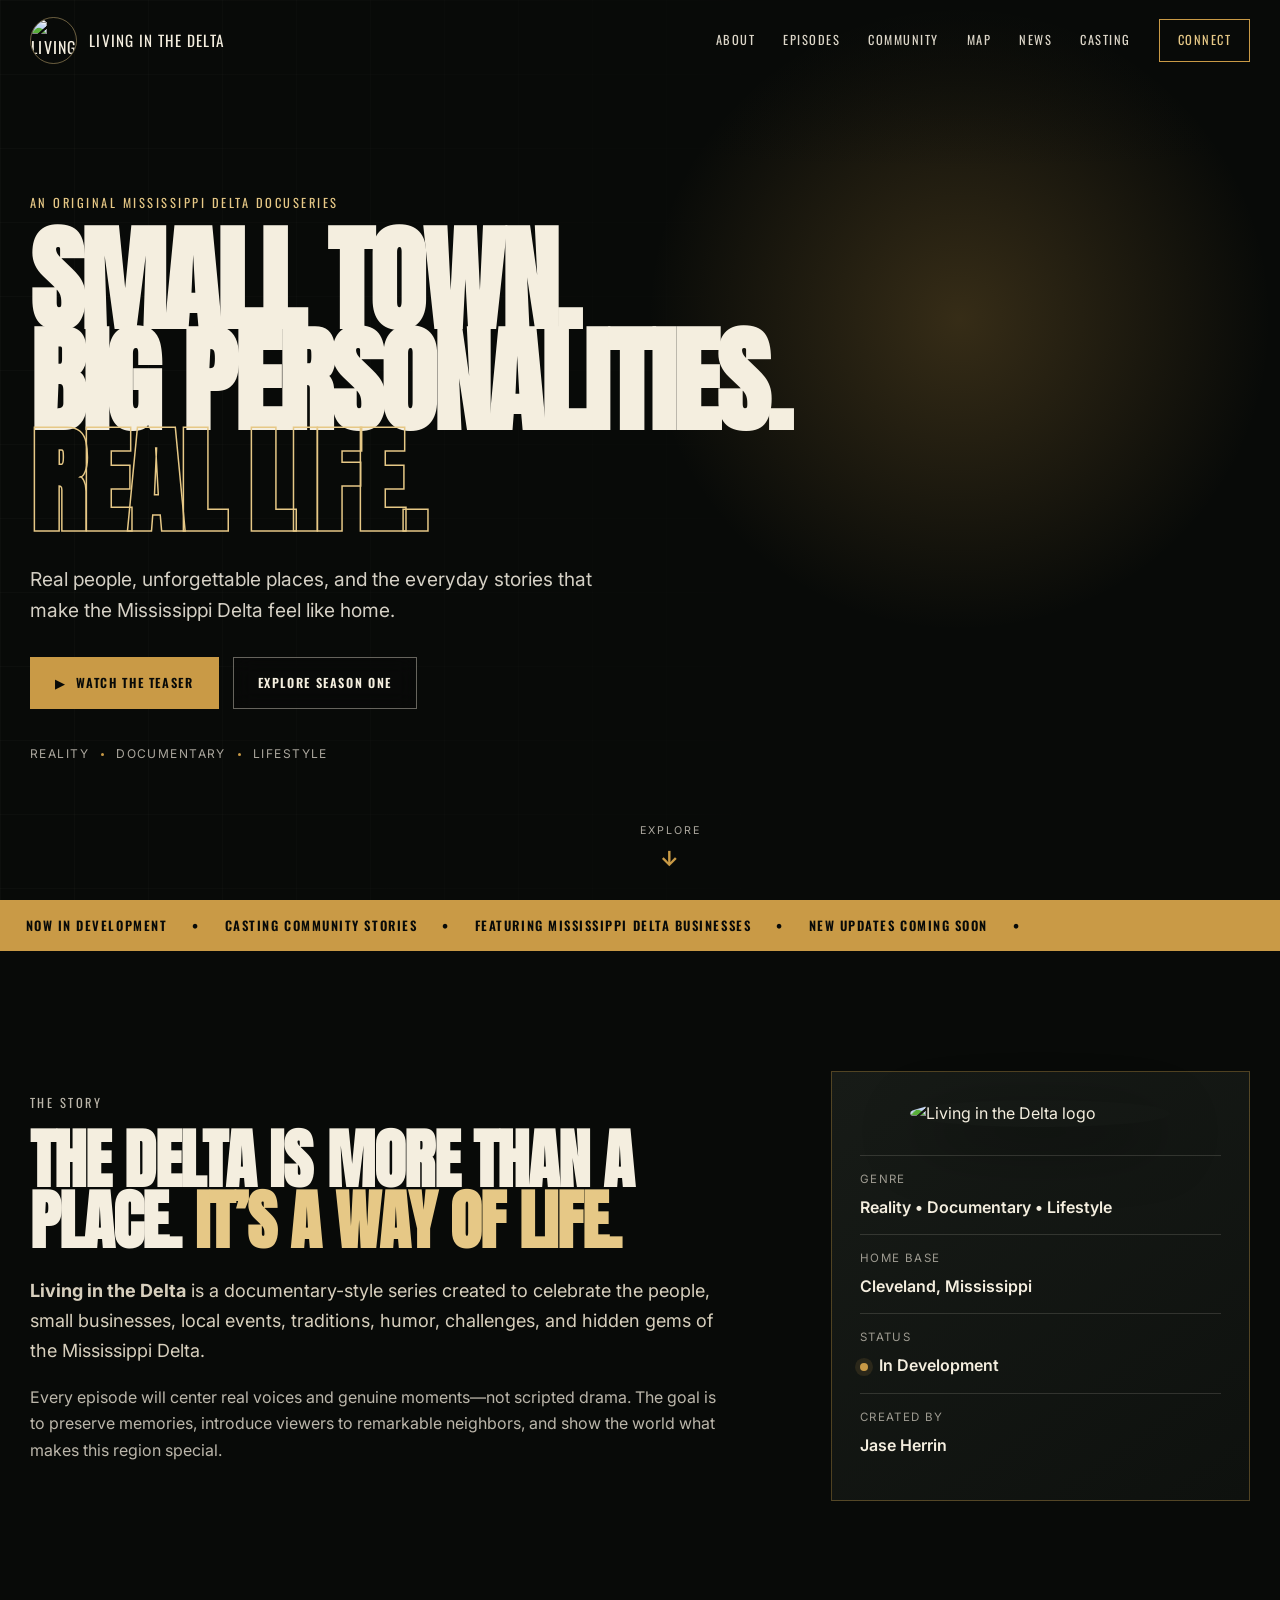
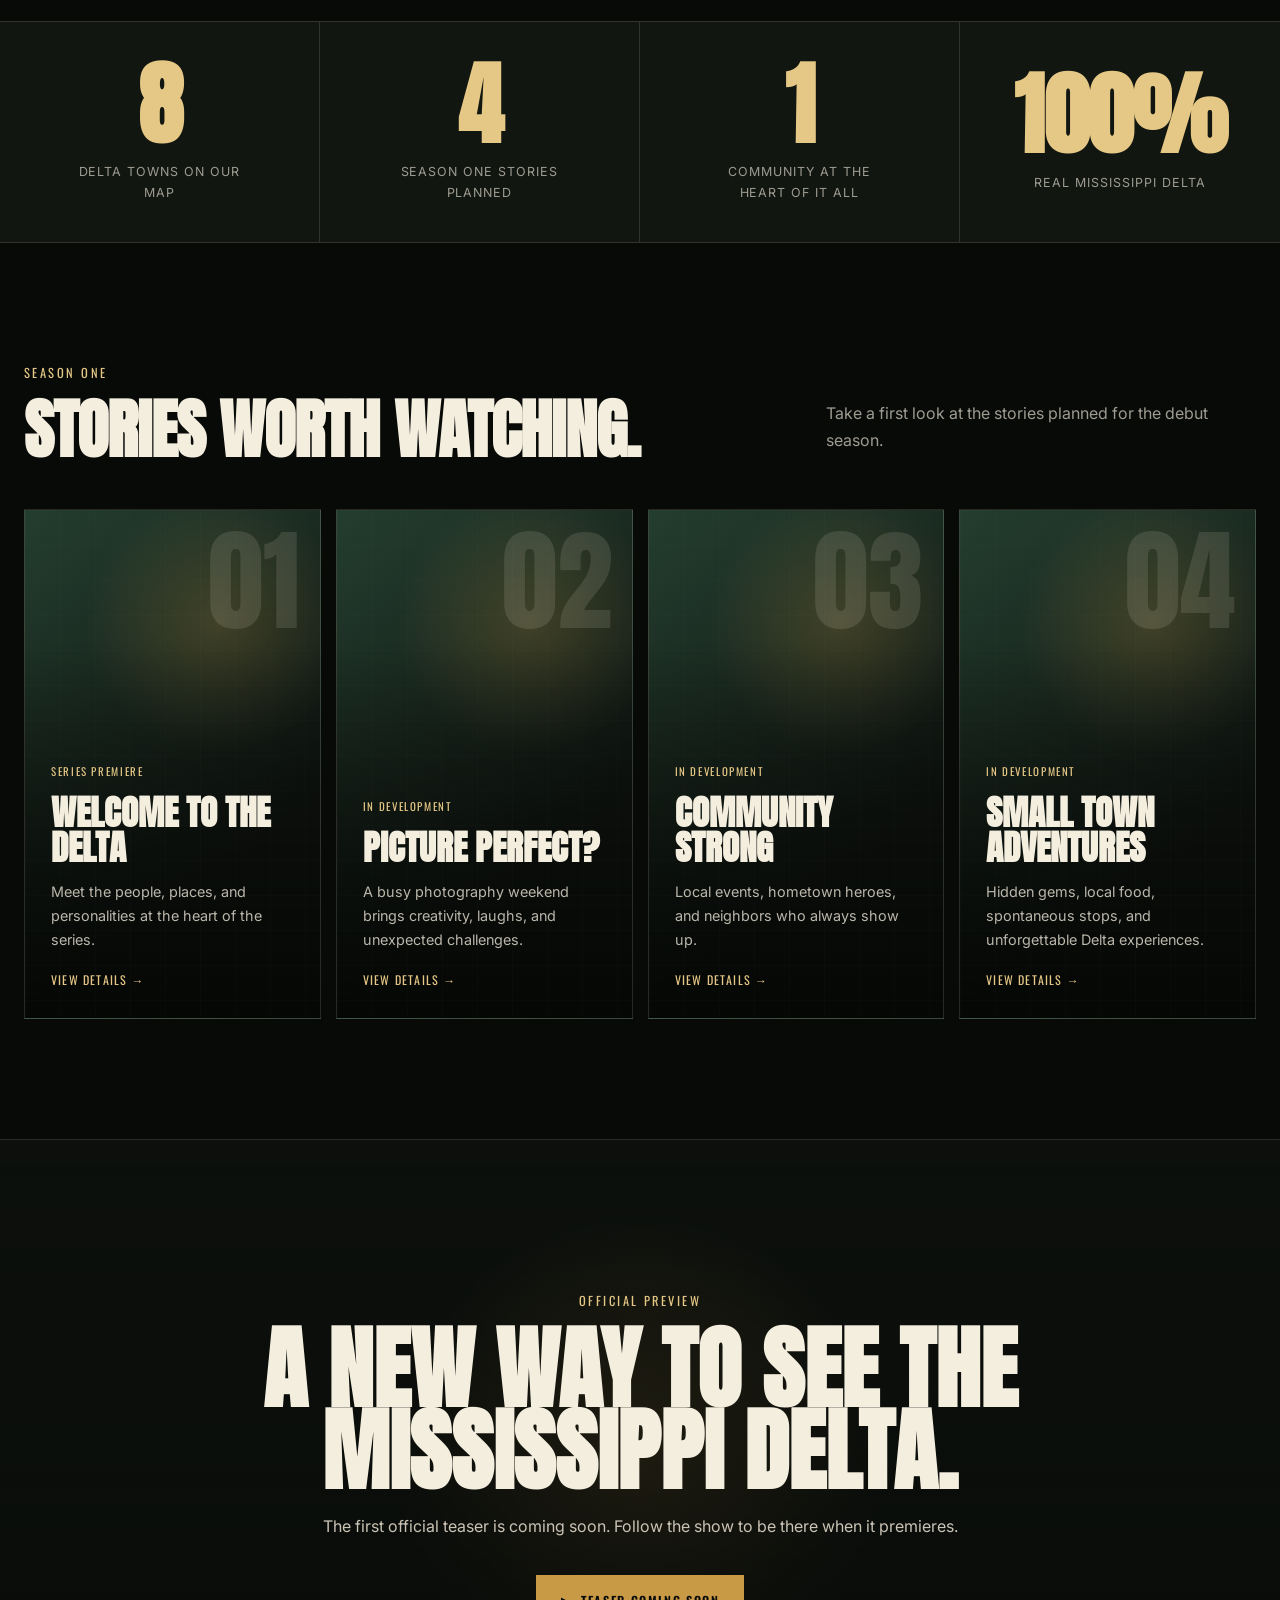
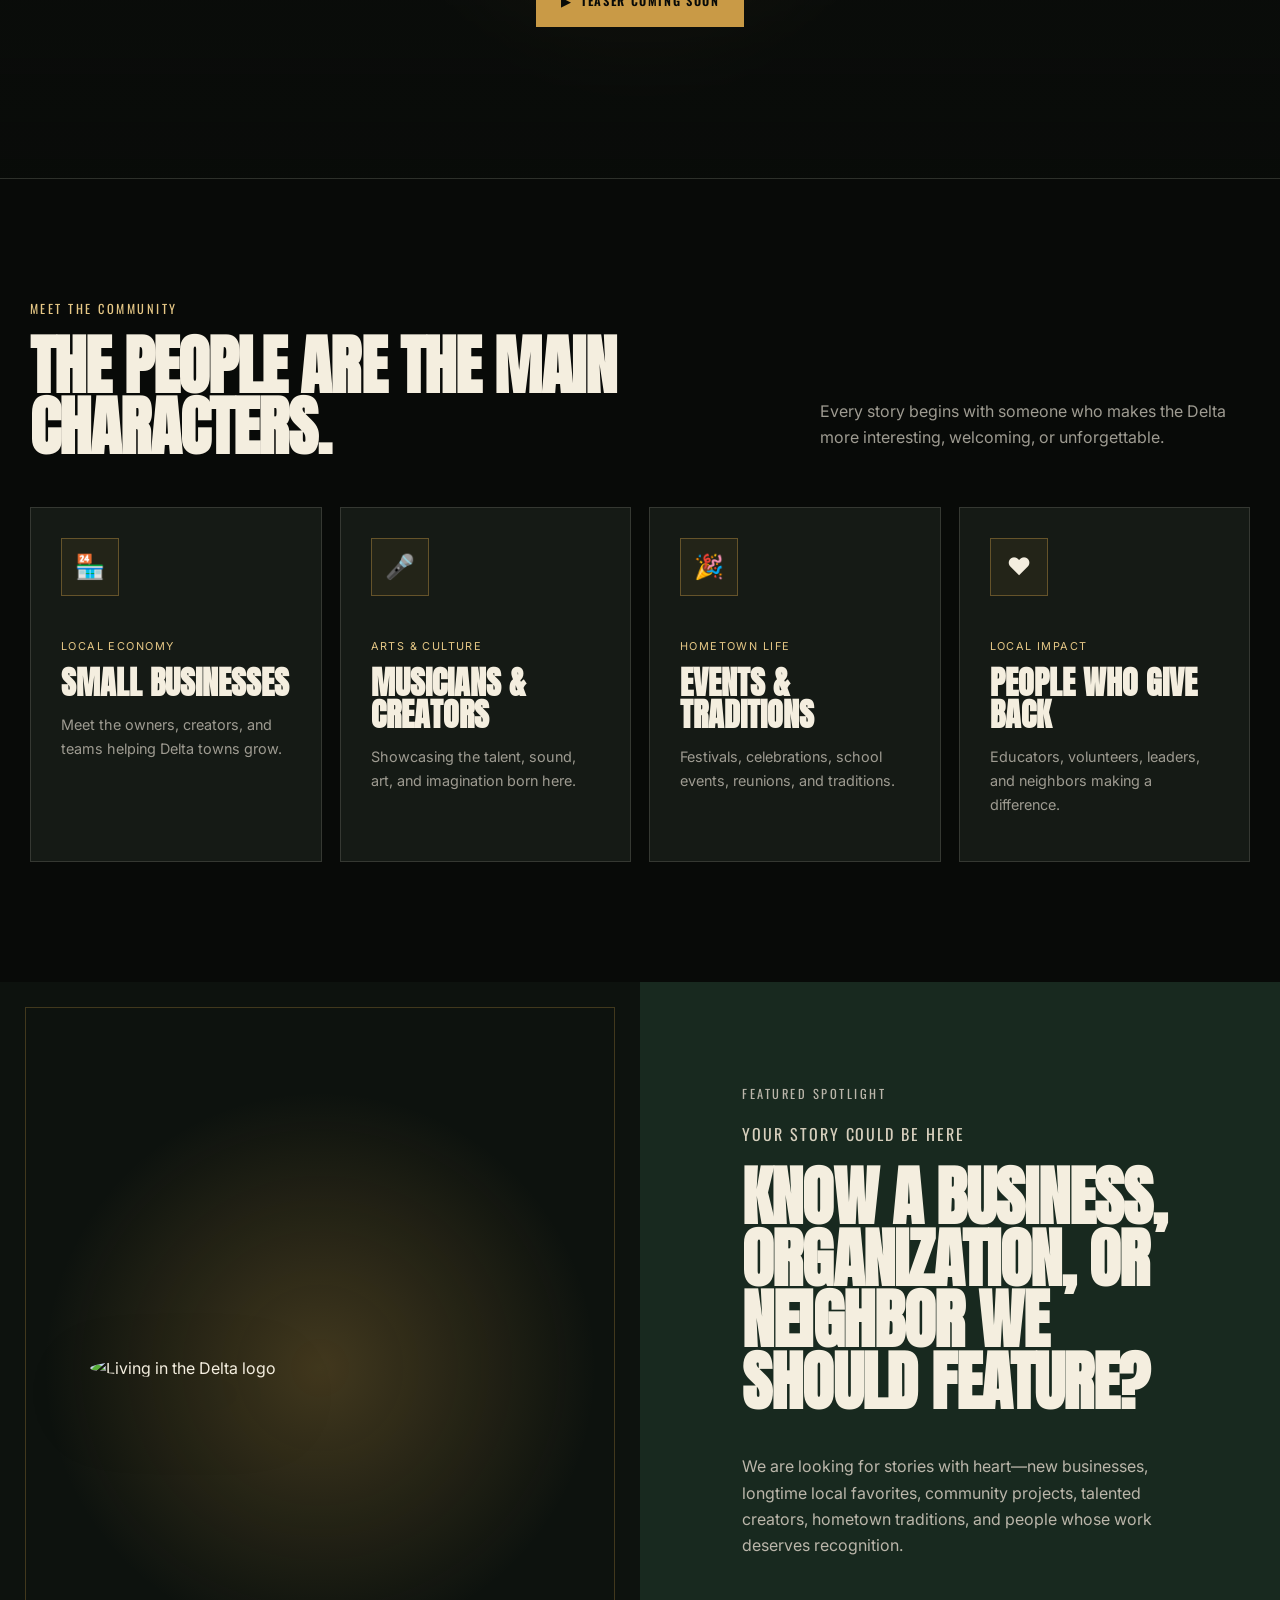
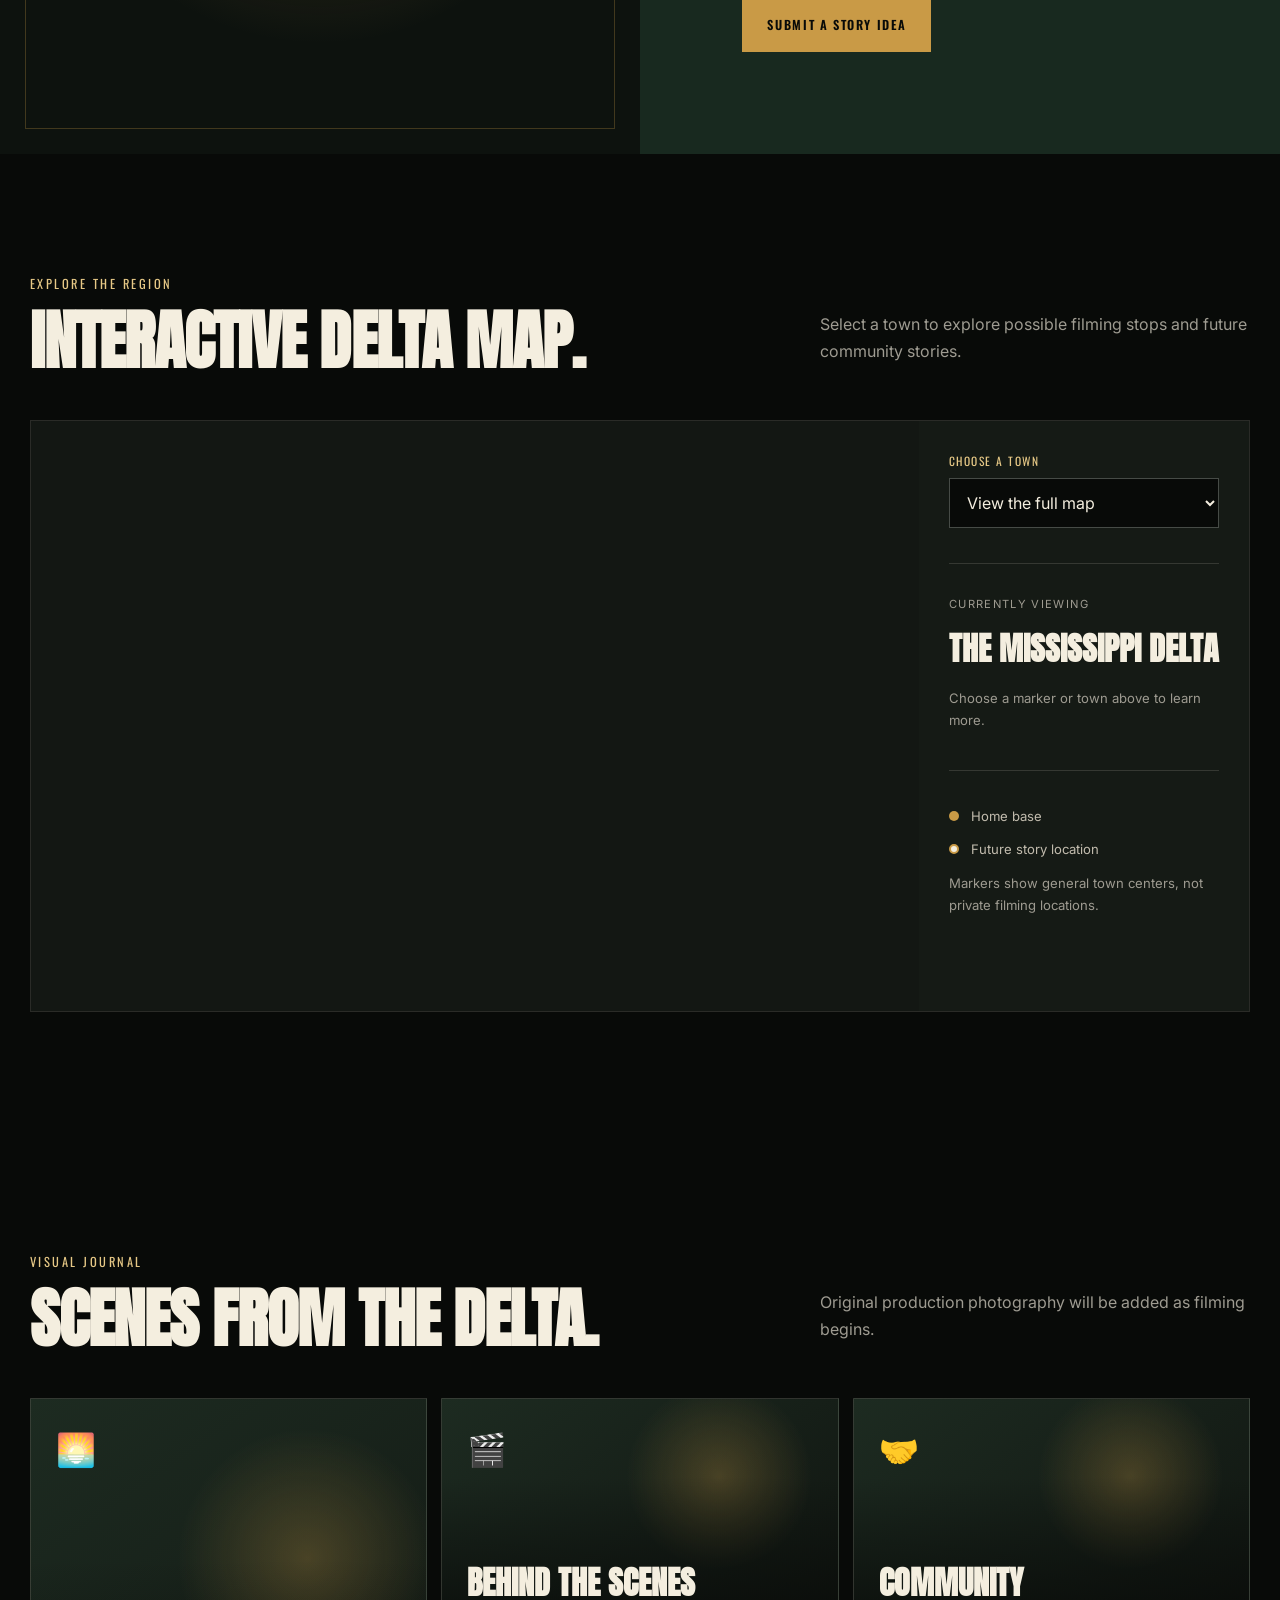
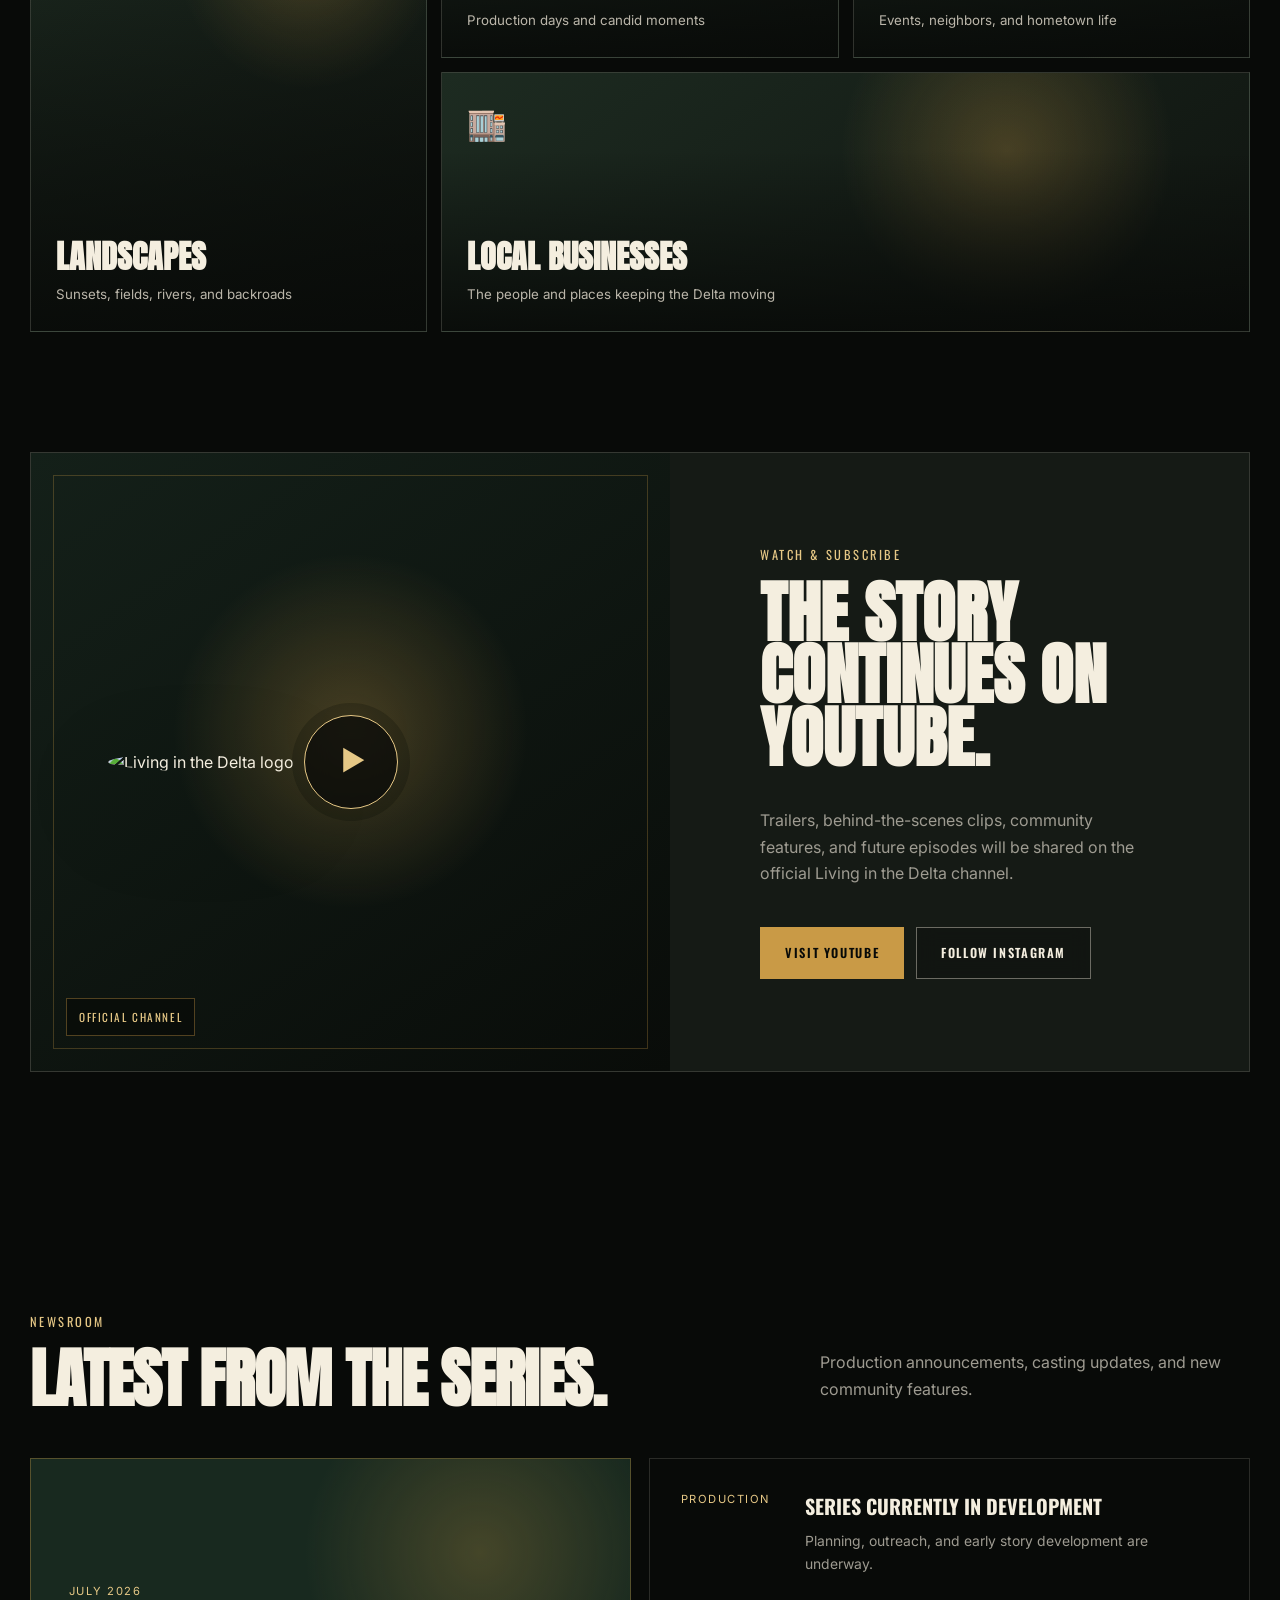
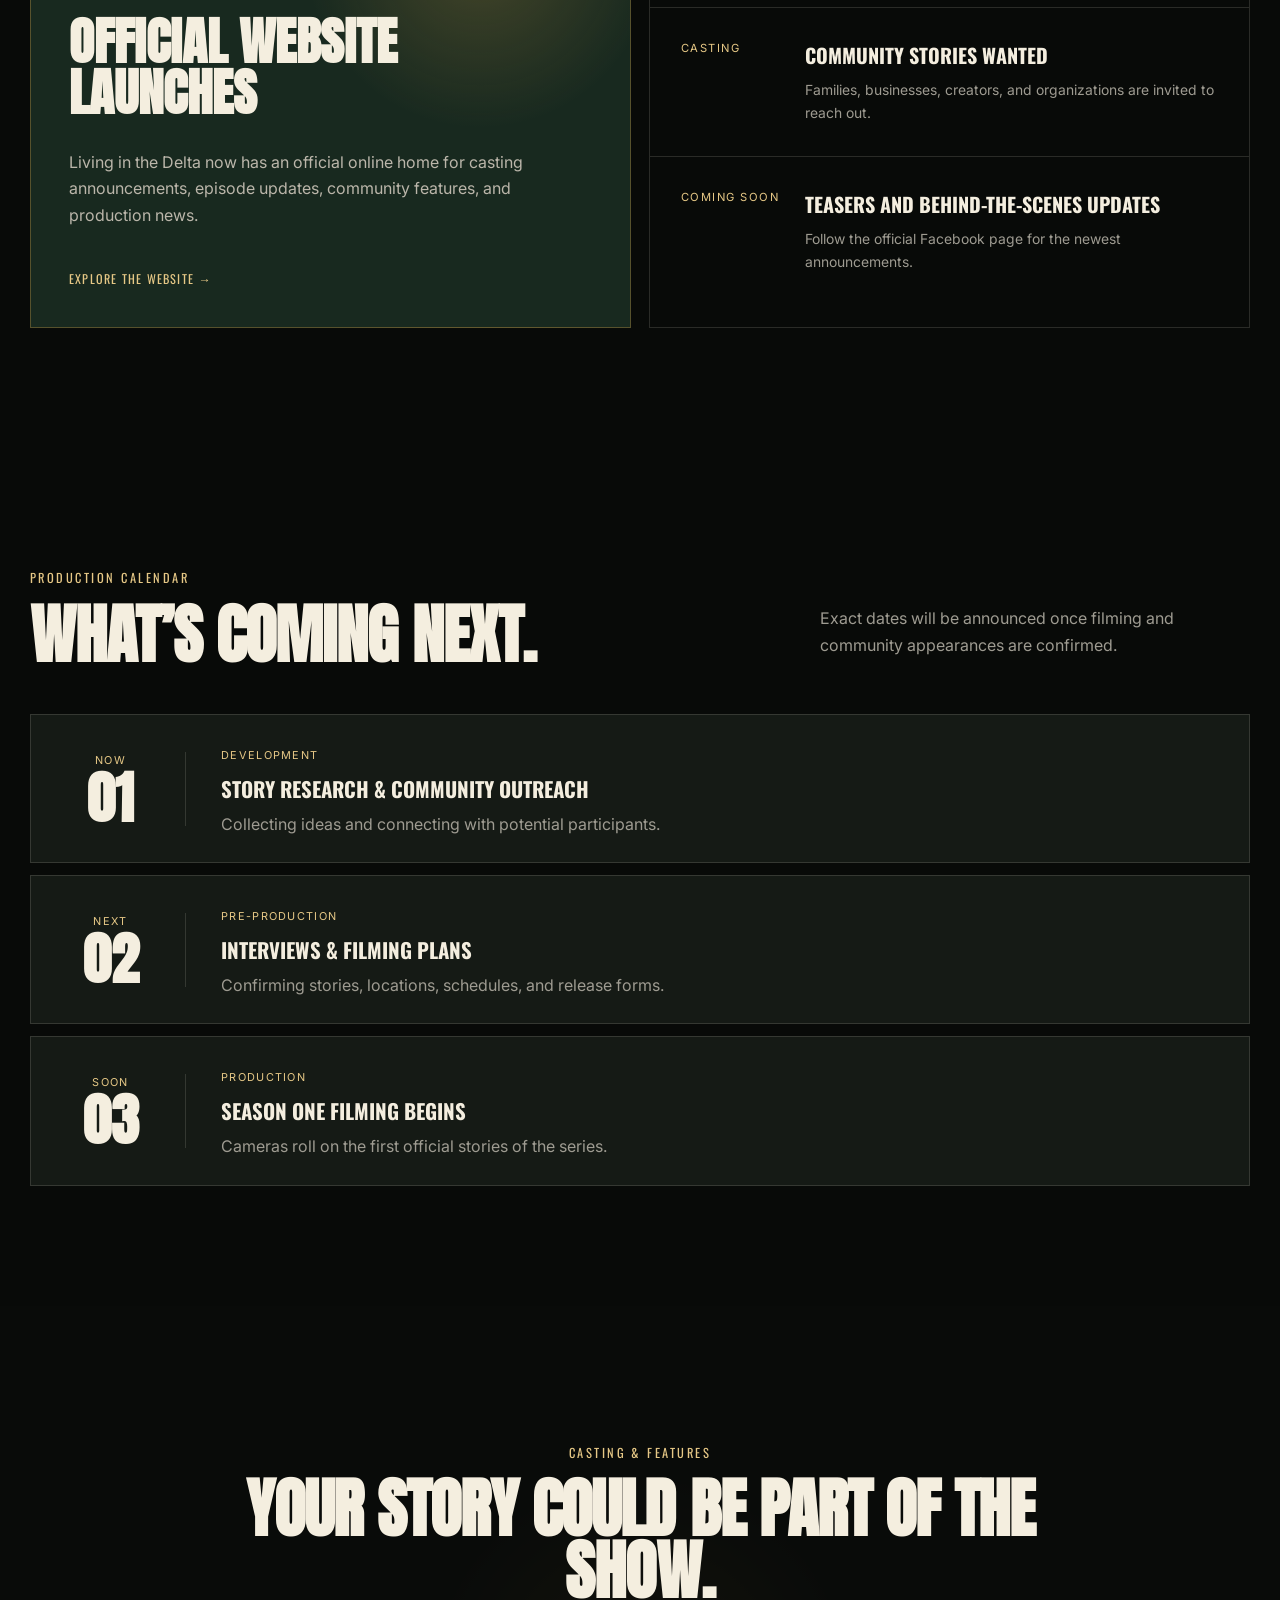
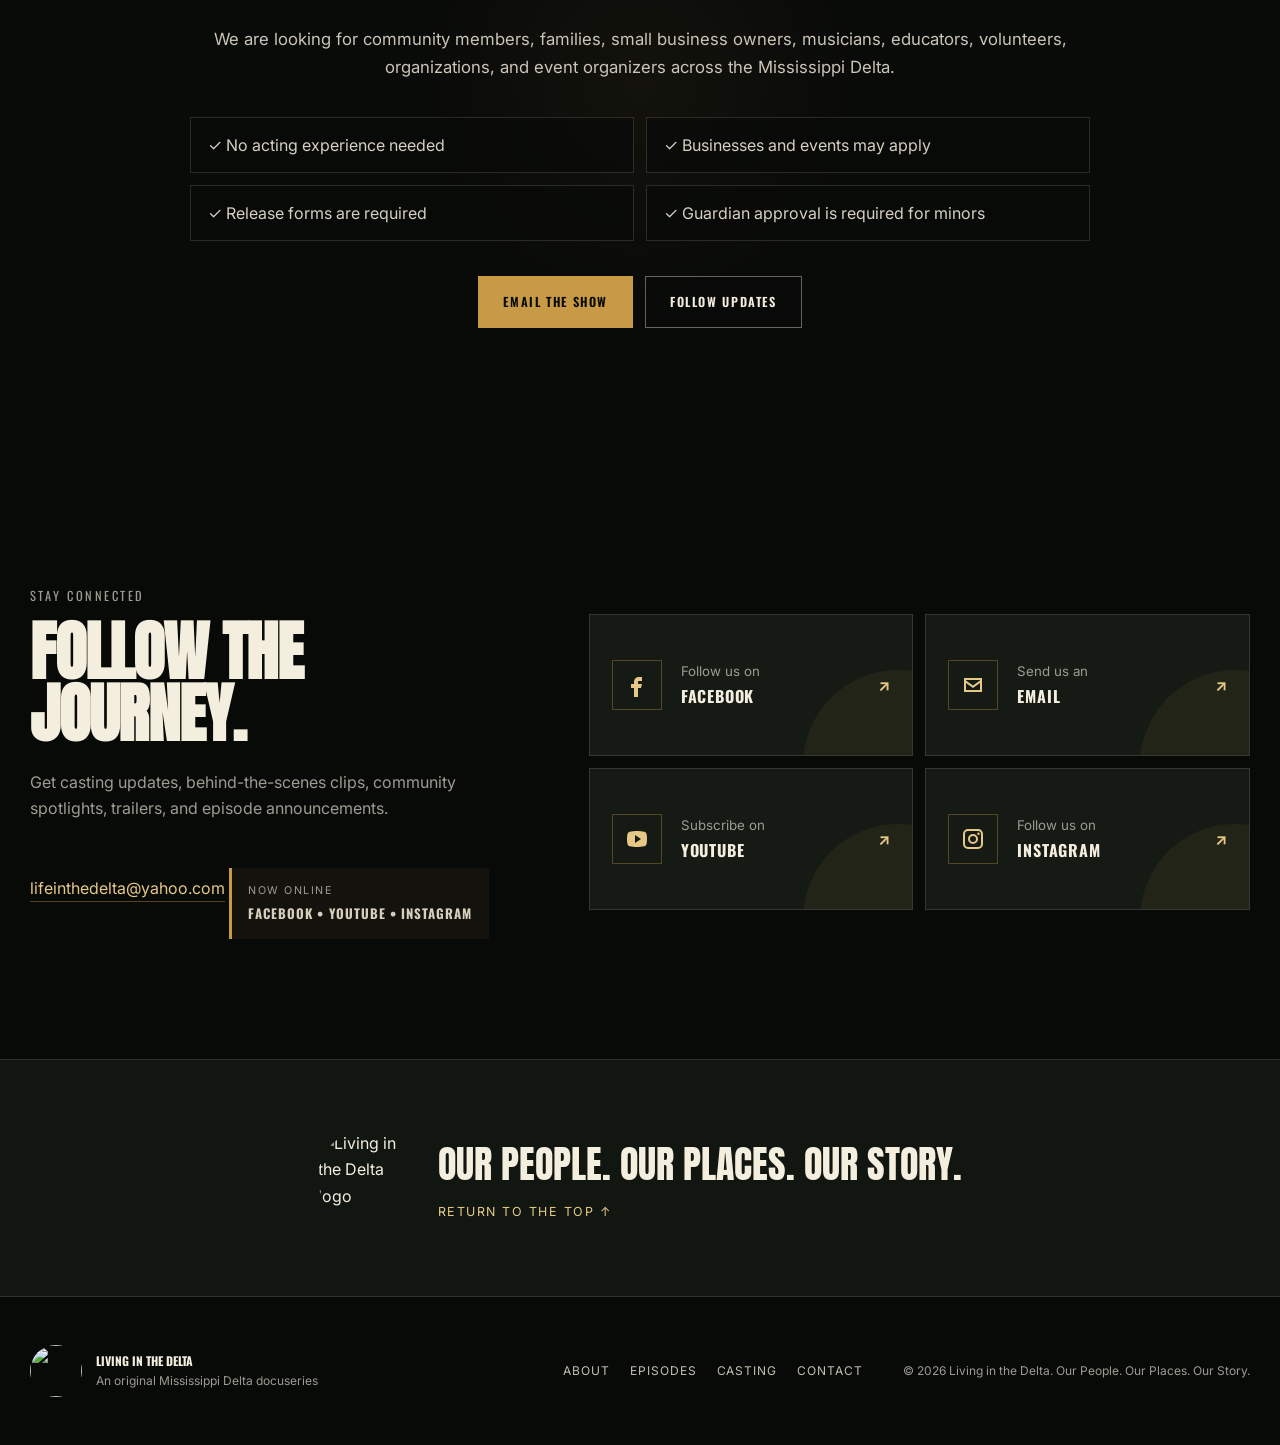
==== commit 19c8102c: "Add files via upload" ====
--- a/index.html
+++ b/index.html
@@ -3,712 +3,564 @@
 <head>
   <meta charset="UTF-8" />
   <meta name="viewport" content="width=device-width, initial-scale=1.0" />
-  <meta name="description" content="Life in the Delta is a documentary-style series sharing the people, places, businesses, traditions, history, and everyday stories of the Mississippi Delta." />
-  <meta name="theme-color" content="#11140f" />
-  <title>Life in the Delta | Version 6</title>
+  <meta name="description" content="Living in the Delta shares the people, places, culture, and stories of the Mississippi Delta.">
+  <meta name="theme-color" content="#090b09" />
+  <title>Living in the Delta | Our People. Our Places. Our Story.</title>
 
   <link rel="preconnect" href="https://fonts.googleapis.com">
   <link rel="preconnect" href="https://fonts.gstatic.com" crossorigin>
-  <link href="https://fonts.googleapis.com/css2?family=Anton&family=DM+Sans:wght@400;500;600;700&family=Playfair+Display:ital,wght@0,700;1,700&display=swap" rel="stylesheet">
+  <link href="https://fonts.googleapis.com/css2?family=Anton&family=Inter:wght@400;500;600;700&family=Oswald:wght@500;600&display=swap" rel="stylesheet">
   <link rel="stylesheet" href="https://unpkg.com/leaflet@1.9.4/dist/leaflet.css" crossorigin="" />
-
-  <style>
-    :root{
-      --bg:#0c0f0b;
-      --bg-soft:#121710;
-      --card:#171d15;
-      --card-2:#1d241a;
-      --text:#f4f2e9;
-      --muted:#b9b8ab;
-      --line:rgba(255,255,255,.12);
-      --accent:#d6a84a;
-      --accent-dark:#8d6421;
-      --green:#6d8f50;
-      --danger:#a95f4a;
-      --shadow:0 20px 60px rgba(0,0,0,.25);
-      --radius:24px;
-      --header:78px;
-    }
-
-    body.light{
-      --bg:#f5f1e6;
-      --bg-soft:#eee7d8;
-      --card:#fffdf8;
-      --card-2:#f7f0df;
-      --text:#171a14;
-      --muted:#616658;
-      --line:rgba(23,26,20,.14);
-      --shadow:0 20px 60px rgba(64,48,18,.12);
-    }
-
-    *{box-sizing:border-box}
-    html{scroll-behavior:smooth}
-    body{
-      margin:0;
-      background:var(--bg);
-      color:var(--text);
-      font-family:"DM Sans",sans-serif;
-      transition:background .25s,color .25s;
-    }
-    img{max-width:100%;display:block}
-    a{color:inherit;text-decoration:none}
-    button,select,input,textarea{font:inherit}
-    button{cursor:pointer}
-    .skip-link{position:fixed;left:12px;top:-60px;background:var(--accent);color:#111;padding:10px 14px;border-radius:8px;z-index:5000}
-    .skip-link:focus{top:12px}
-
-    .site-header{
-      position:fixed;inset:0 0 auto 0;height:var(--header);
-      display:flex;align-items:center;justify-content:space-between;
-      padding:0 clamp(18px,4vw,64px);
-      background:linear-gradient(to bottom,rgba(7,9,7,.92),rgba(7,9,7,.55),transparent);
-      z-index:2000;
-      backdrop-filter:blur(8px);
-    }
-    body.light .site-header{background:linear-gradient(to bottom,rgba(245,241,230,.95),rgba(245,241,230,.72),transparent)}
-    .brand{display:flex;align-items:center;gap:12px;font-weight:700}
-    .brand img{width:46px;height:46px;object-fit:contain}
-    .brand span{font-family:"Anton",sans-serif;letter-spacing:.04em;text-transform:uppercase}
-    .nav{display:flex;gap:22px;align-items:center}
-    .nav a{font-size:.93rem;color:var(--muted);font-weight:600}
-    .nav a:hover{color:var(--text)}
-    .nav-toggle,.theme-toggle{
-      border:1px solid var(--line);background:rgba(255,255,255,.06);color:var(--text);
-      border-radius:999px;padding:10px 13px;
-    }
-    .nav-toggle{display:none}
-    .header-actions{display:flex;gap:10px;align-items:center}
-
-    .hero{
-      min-height:100vh;
-      position:relative;
-      display:grid;
-      place-items:end start;
-      overflow:hidden;
-      padding:calc(var(--header) + 70px) clamp(20px,7vw,110px) 80px;
-      background:
-        radial-gradient(circle at 78% 24%,rgba(214,168,74,.18),transparent 28%),
-        linear-gradient(180deg,rgba(5,7,5,.12),rgba(5,7,5,.72)),
-        linear-gradient(120deg,#162012,#0a0d09 55%,#1c160d);
-    }
-    .hero::before{
-      content:"";
-      position:absolute;inset:0;
-      background-image:
-        linear-gradient(rgba(255,255,255,.035) 1px,transparent 1px),
-        linear-gradient(90deg,rgba(255,255,255,.035) 1px,transparent 1px);
-      background-size:48px 48px;
-      mask-image:linear-gradient(to bottom,black,transparent 80%);
-    }
-    .hero::after{
-      content:"";
-      position:absolute;right:-12vw;bottom:-22vw;width:70vw;height:70vw;border-radius:50%;
-      border:1px solid rgba(214,168,74,.18);
-      box-shadow:0 0 0 55px rgba(214,168,74,.04),0 0 0 110px rgba(214,168,74,.025);
-    }
-    .hero-content{position:relative;z-index:2;max-width:900px}
-    .eyebrow,.section-label{
-      color:var(--accent);font-size:.78rem;font-weight:700;text-transform:uppercase;letter-spacing:.16em;
-    }
-    h1,h2,h3,p{margin-top:0}
-    h1{
-      font-family:"Anton",sans-serif;
-      text-transform:uppercase;
-      font-size:clamp(4rem,10vw,9.5rem);
-      line-height:.86;
-      margin-bottom:24px;
-      letter-spacing:-.02em;
-    }
-    h1 span{color:var(--accent)}
-    .hero-copy{max-width:700px;font-size:clamp(1rem,2vw,1.25rem);color:#dedfd6;line-height:1.7}
-    body.light .hero-copy{color:#f0efe8}
-    .hero-actions{display:flex;gap:14px;flex-wrap:wrap;margin-top:30px}
-    .button{
-      display:inline-flex;align-items:center;justify-content:center;gap:9px;
-      border:1px solid var(--line);border-radius:999px;padding:13px 20px;
-      font-weight:700;background:transparent;color:var(--text);
-    }
-    .button.primary{background:var(--accent);color:#15130e;border-color:var(--accent)}
-    .button:hover{transform:translateY(-2px)}
-    .hero-pills{display:flex;gap:10px;flex-wrap:wrap;margin-top:26px}
-    .hero-pills span{border:1px solid rgba(255,255,255,.16);padding:8px 12px;border-radius:999px;color:#e6e4da;font-size:.85rem}
-
-    .ticker{overflow:hidden;border-block:1px solid var(--line);background:var(--accent);color:#15130e}
-    .ticker-track{display:flex;gap:26px;white-space:nowrap;padding:13px 0;font-weight:800;animation:ticker 28s linear infinite;width:max-content}
-    @keyframes ticker{to{transform:translateX(-50%)}}
-
-    .section{padding:100px clamp(20px,7vw,110px)}
-    .section-heading{
-      display:flex;align-items:end;justify-content:space-between;gap:40px;margin-bottom:38px
-    }
-    .section-heading h2,.split-copy h2,.cta h2{
-      font-family:"Playfair Display",serif;
-      font-size:clamp(2.3rem,5vw,4.8rem);line-height:1.03;margin-bottom:0;
-    }
-    .section-heading>p{max-width:520px;color:var(--muted);line-height:1.7}
-
-    .metrics{display:grid;grid-template-columns:repeat(4,1fr);gap:14px;padding:0 clamp(20px,7vw,110px);margin-top:-30px;position:relative;z-index:3}
-    .metric{background:var(--card);border:1px solid var(--line);border-radius:18px;padding:22px;box-shadow:var(--shadow)}
-    .metric strong{display:block;font-family:"Anton";font-size:2.4rem;color:var(--accent)}
-    .metric span{color:var(--muted);font-size:.9rem}
-
-    .split{display:grid;grid-template-columns:1.2fr .8fr;gap:32px;align-items:stretch}
-    .split-copy{background:var(--card);border:1px solid var(--line);border-radius:var(--radius);padding:clamp(26px,5vw,60px)}
-    .split-copy p{color:var(--muted);line-height:1.8}
-    .show-card{background:linear-gradient(145deg,var(--card-2),var(--card));border:1px solid var(--line);border-radius:var(--radius);padding:30px}
-    .show-card img{width:160px;margin:auto auto 30px}
-    .show-card dl{display:grid;gap:0;margin:0}
-    .show-card dl div{display:flex;justify-content:space-between;gap:16px;padding:15px 0;border-top:1px solid var(--line)}
-    .show-card dt{color:var(--muted)} .show-card dd{margin:0;text-align:right;font-weight:700}
-
-    .episode-grid{display:grid;grid-template-columns:repeat(4,1fr);gap:18px}
-    .episode{
-      min-height:360px;border-radius:22px;padding:24px;border:1px solid var(--line);
-      display:flex;flex-direction:column;justify-content:space-between;
-      background:
-        linear-gradient(to top,rgba(6,8,6,.95),rgba(6,8,6,.15)),
-        radial-gradient(circle at 70% 20%,rgba(214,168,74,.35),transparent 28%),
-        var(--card);
-      overflow:hidden;position:relative;
-    }
-    .episode::before{content:attr(data-number);position:absolute;right:14px;top:-14px;font-family:"Anton";font-size:7rem;color:rgba(255,255,255,.08)}
-    .episode span{font-size:.74rem;text-transform:uppercase;letter-spacing:.12em;color:var(--accent);font-weight:700}
-    .episode h3{font-family:"Playfair Display",serif;font-size:2rem;margin-bottom:10px}
-    .episode p{color:#d2d3ca;line-height:1.6}
-    .episode button{align-self:flex-start;background:none;border:0;color:#fff;padding:0;font-weight:700}
-
-    .map-shell{display:grid;grid-template-columns:minmax(0,1.5fr) minmax(280px,.5fr);gap:22px}
-    #delta-map{height:620px;border-radius:24px;border:1px solid var(--line);overflow:hidden;background:#111}
-    .map-panel{background:var(--card);border:1px solid var(--line);border-radius:24px;padding:24px}
-    .map-panel label{display:block;font-weight:700;margin-bottom:8px}
-    select,input,textarea{
-      width:100%;border:1px solid var(--line);background:var(--bg-soft);color:var(--text);
-      border-radius:14px;padding:13px 14px;
-    }
-    .town-summary{margin-top:20px;border-top:1px solid var(--line);padding-top:20px}
-    .town-summary h3{font-family:"Playfair Display";font-size:2rem;margin-bottom:8px}
-    .town-summary p{color:var(--muted);line-height:1.65}
-    .fact-grid{display:grid;grid-template-columns:1fr 1fr;gap:10px;margin:16px 0}
-    .fact{background:var(--bg-soft);border:1px solid var(--line);border-radius:14px;padding:12px}
-    .fact small{display:block;color:var(--muted)} .fact strong{display:block;margin-top:3px}
-
-    .town-grid{display:grid;grid-template-columns:repeat(4,1fr);gap:16px}
-    .town-card{background:var(--card);border:1px solid var(--line);border-radius:20px;overflow:hidden}
-    .town-image{
-      aspect-ratio:16/10;display:grid;place-items:center;
-      background:linear-gradient(135deg,var(--card-2),var(--bg-soft));font-size:3rem;
-    }
-    .town-card-content{padding:18px}
-    .town-card h3{margin-bottom:6px}
-    .town-card p{color:var(--muted);line-height:1.55;font-size:.92rem}
-    .text-button{border:0;background:none;color:var(--accent);padding:0;font-weight:700}
-
-    .gallery-controls{display:flex;gap:10px;flex-wrap:wrap;margin-bottom:20px}
-    .filter-btn{border:1px solid var(--line);background:transparent;color:var(--text);border-radius:999px;padding:9px 14px}
-    .filter-btn.active{background:var(--accent);color:#13110c;border-color:var(--accent)}
-    .gallery{display:grid;grid-template-columns:repeat(12,1fr);gap:14px}
-    .gallery-item{grid-column:span 4;min-height:250px;border-radius:20px;border:1px solid var(--line);background:var(--card);padding:22px;display:flex;flex-direction:column;justify-content:end}
-    .gallery-item.large{grid-column:span 8;min-height:360px}
-    .gallery-item span{font-size:3rem;margin-bottom:auto}
-    .gallery-item small{color:var(--accent);text-transform:uppercase;font-weight:700;letter-spacing:.1em}
-    .gallery-item h3{font-size:1.5rem;margin:5px 0}
-
-    .news-grid{display:grid;grid-template-columns:1.2fr .8fr;gap:18px}
-    .news-feature,.news-list article{background:var(--card);border:1px solid var(--line);border-radius:20px;padding:26px}
-    .news-feature h3{font-family:"Playfair Display";font-size:2.5rem}
-    .news-feature p,.news-list p{color:var(--muted);line-height:1.65}
-    .news-list{display:grid;gap:14px}
-
-    .people-grid,.business-grid{display:grid;grid-template-columns:repeat(3,1fr);gap:16px}
-    .profile,.business{background:var(--card);border:1px solid var(--line);border-radius:20px;padding:24px}
-    .profile-icon,.business-icon{font-size:2.3rem}
-    .profile p,.business p{color:var(--muted);line-height:1.6}
-
-    .timeline{position:relative;display:grid;gap:18px}
-    .timeline::before{content:"";position:absolute;left:24px;top:0;bottom:0;width:2px;background:var(--line)}
-    .timeline-item{display:grid;grid-template-columns:50px 1fr;gap:18px;position:relative}
-    .timeline-dot{width:18px;height:18px;border-radius:50%;background:var(--accent);margin:10px 0 0 16px;box-shadow:0 0 0 7px var(--bg)}
-    .timeline-copy{background:var(--card);border:1px solid var(--line);border-radius:18px;padding:20px}
-    .timeline-copy span{color:var(--accent);font-weight:800}
-
-    .submit-grid{display:grid;grid-template-columns:.8fr 1.2fr;gap:20px}
-    .cta{background:linear-gradient(145deg,var(--card-2),var(--card));border:1px solid var(--line);border-radius:24px;padding:32px}
-    .cta p{color:var(--muted);line-height:1.7}
-    .story-form{background:var(--card);border:1px solid var(--line);border-radius:24px;padding:28px;display:grid;gap:14px}
-    .story-form textarea{min-height:130px;resize:vertical}
-
-    footer{padding:40px clamp(20px,7vw,110px);border-top:1px solid var(--line);display:flex;justify-content:space-between;gap:20px;color:var(--muted)}
-    .footer-links{display:flex;gap:16px;flex-wrap:wrap}
-
-    .modal{
-      position:fixed;inset:0;display:none;align-items:center;justify-content:center;padding:20px;z-index:4000;
-      background:rgba(0,0,0,.78);backdrop-filter:blur(10px)
-    }
-    .modal.open{display:flex}
-    .modal-card{width:min(900px,100%);max-height:90vh;overflow:auto;background:var(--bg-soft);border:1px solid var(--line);border-radius:24px;padding:26px;position:relative}
-    .modal-close{position:absolute;right:16px;top:16px;width:40px;height:40px;border-radius:50%;border:1px solid var(--line);background:var(--card);color:var(--text);font-size:1.5rem}
-    .then-now{display:grid;grid-template-columns:1fr 1fr;gap:16px;margin-top:22px}
-    .photo-placeholder{min-height:260px;border-radius:18px;border:1px dashed var(--line);background:var(--card);display:grid;place-items:center;text-align:center;padding:20px}
-    .photo-placeholder span{font-size:3rem}
-    .modal-tags{display:flex;gap:8px;flex-wrap:wrap;margin-top:14px}
-    .modal-tags span{background:var(--card);border:1px solid var(--line);border-radius:999px;padding:7px 10px;color:var(--muted);font-size:.84rem}
-
-    .reveal{opacity:0;transform:translateY(20px);transition:.65s ease}
-    .reveal.visible{opacity:1;transform:none}
-
-    @media (max-width:1050px){
-      .episode-grid,.town-grid{grid-template-columns:repeat(2,1fr)}
-      .metrics{grid-template-columns:repeat(2,1fr)}
-      .people-grid,.business-grid{grid-template-columns:1fr 1fr}
-      .map-shell,.split,.news-grid,.submit-grid{grid-template-columns:1fr}
-      #delta-map{height:520px}
-    }
-    @media (max-width:760px){
-      :root{--header:68px}
-      .nav-toggle{display:block}
-      .nav{
-        display:none;position:absolute;top:66px;left:16px;right:16px;background:var(--card);
-        border:1px solid var(--line);border-radius:18px;padding:18px;flex-direction:column;align-items:flex-start
-      }
-      .nav.open{display:flex}
-      .brand span{display:none}
-      .hero{padding-inline:20px}
-      h1{font-size:clamp(3.4rem,18vw,6rem)}
-      .section{padding:74px 20px}
-      .section-heading{align-items:flex-start;flex-direction:column}
-      .metrics{padding-inline:20px}
-      .episode-grid,.town-grid,.people-grid,.business-grid{grid-template-columns:1fr}
-      .gallery-item,.gallery-item.large{grid-column:span 12}
-      .then-now{grid-template-columns:1fr}
-      footer{flex-direction:column}
-    }
-  </style>
+  <link rel="stylesheet" href="styles.css" />
 </head>
+
 <body>
   <a class="skip-link" href="#main">Skip to content</a>
 
-  <header class="site-header">
-    <a class="brand" href="#top" aria-label="Life in the Delta home">
-      <img src="logo.png" alt="Life in the Delta logo">
-      <span>Life in the Delta</span>
+  <header class="site-header" id="top">
+    <a class="brand" href="#top" aria-label="Living in the Delta home">
+      <img src="logo.png" alt="Living in the Delta logo" />
+      <span>Living in the Delta</span>
     </a>
 
-    <nav class="nav" id="site-nav" aria-label="Main navigation">
+    <button class="menu-button" type="button" aria-label="Open navigation" aria-expanded="false">
+      <span></span><span></span><span></span>
+    </button>
+
+    <nav class="nav-links" aria-label="Main navigation">
       <a href="#about">About</a>
       <a href="#episodes">Episodes</a>
+      <a href="#community">Community</a>
       <a href="#map">Map</a>
-      <a href="#towns">Towns</a>
-      <a href="#gallery">Gallery</a>
       <a href="#news">News</a>
-      <a href="#submit">Submit a Story</a>
+      <a href="#casting">Casting</a>
+      <a class="nav-cta" href="#contact">Connect</a>
     </nav>
-
-    <div class="header-actions">
-      <button class="theme-toggle" id="theme-toggle" type="button" aria-label="Switch between Delta night and Delta sunrise">☀️</button>
-      <button class="nav-toggle" id="nav-toggle" type="button" aria-expanded="false" aria-controls="site-nav">☰</button>
-    </div>
   </header>
 
   <main id="main">
-    <section class="hero" id="top">
+    <section class="hero">
+      <div class="hero-bg" aria-hidden="true"></div>
+      <div class="hero-grid" aria-hidden="true"></div>
       <div class="hero-content reveal">
         <p class="eyebrow">An Original Mississippi Delta Docuseries</p>
-        <h1>Real People.<br>Real Stories.<br><span>Real Delta.</span></h1>
+        <h1>Small Town.<br>Big Personalities.<br><span>Real Life.</span></h1>
         <p class="hero-copy">
-          A growing digital series celebrating the towns, businesses, history, culture,
-          traditions, and unforgettable people who make the Mississippi Delta home.
+          Real people, unforgettable places, and the everyday stories that make the Mississippi Delta feel like home.
         </p>
         <div class="hero-actions">
-          <button class="button primary" type="button" id="watch-teaser">▶ Watch the Preview</button>
-          <a class="button" href="#map">Explore the Delta</a>
-        </div>
-        <div class="hero-pills">
-          <span>Documentary</span><span>Community</span><span>History</span><span>Small-Town Life</span>
-        </div>
-      </div>
-    </section>
-
-    <div class="ticker" aria-label="Series update">
+          <button class="button primary trailer-button" type="button">
+            <span aria-hidden="true">▶</span> Watch the Teaser
+          </button>
+          <a class="button secondary" href="#episodes">Explore Season One</a>
+        </div>
+        <div class="hero-meta">
+          <span>Reality</span><i></i><span>Documentary</span><i></i><span>Lifestyle</span>
+        </div>
+      </div>
+
+      <a class="scroll-cue" href="#about" aria-label="Scroll to about section">
+        <span>Explore</span>
+        <b>↓</b>
+      </a>
+    </section>
+
+    <section class="ticker" aria-label="Series update">
       <div class="ticker-track">
-        <span>VERSION 6 IS LIVE</span><b>•</b><span>COMMUNITY STORIES WANTED</span><b>•</b>
-        <span>MISSISSIPPI DELTA TOWNS</span><b>•</b><span>HISTORY • PEOPLE • PLACES</span><b>•</b>
-        <span>VERSION 6 IS LIVE</span><b>•</b><span>COMMUNITY STORIES WANTED</span><b>•</b>
-        <span>MISSISSIPPI DELTA TOWNS</span><b>•</b><span>HISTORY • PEOPLE • PLACES</span><b>•</b>
-      </div>
+        <span>NOW IN DEVELOPMENT</span>
+        <b>•</b>
+        <span>CASTING COMMUNITY STORIES</span>
+        <b>•</b>
+        <span>FEATURING MISSISSIPPI DELTA BUSINESSES</span>
+        <b>•</b>
+        <span>NEW UPDATES COMING SOON</span>
+        <b>•</b>
+      </div>
+    </section>
+
+    <section class="section intro-section" id="about">
+      <div class="section-copy reveal">
+        <p class="section-label">The Story</p>
+        <h2>The Delta is more than a place. <em>It’s a way of life.</em></h2>
+        <p class="lead">
+          <strong>Living in the Delta</strong> is a documentary-style series created to celebrate the people,
+          small businesses, local events, traditions, humor, challenges, and hidden gems of the Mississippi Delta.
+        </p>
+        <p>
+          Every episode will center real voices and genuine moments—not scripted drama. The goal is to preserve
+          memories, introduce viewers to remarkable neighbors, and show the world what makes this region special.
+        </p>
+      </div>
+
+      <aside class="show-card reveal">
+        <img src="logo.png" alt="Living in the Delta logo" />
+        <dl>
+          <div><dt>Genre</dt><dd>Reality • Documentary • Lifestyle</dd></div>
+          <div><dt>Home Base</dt><dd>Cleveland, Mississippi</dd></div>
+          <div><dt>Status</dt><dd><span class="status-dot"></span> In Development</dd></div>
+          <div><dt>Created By</dt><dd>Jase Herrin</dd></div>
+        </dl>
+      </aside>
+    </section>
+
+    <section class="stats-section" aria-label="Series goals">
+      <div class="stat reveal">
+        <strong class="counter" data-target="8">0</strong>
+        <span>Delta towns on our map</span>
+      </div>
+      <div class="stat reveal">
+        <strong class="counter" data-target="4">0</strong>
+        <span>Season one stories planned</span>
+      </div>
+      <div class="stat reveal">
+        <strong class="counter" data-target="1">0</strong>
+        <span>Community at the heart of it all</span>
+      </div>
+      <div class="stat reveal">
+        <strong class="counter" data-target="100" data-suffix="%">0</strong>
+        <span>Real Mississippi Delta</span>
+      </div>
+    </section>
+
+    <section class="section episodes-section" id="episodes">
+      <div class="section-heading reveal">
+        <div>
+          <p class="section-label">Season One</p>
+          <h2>Stories worth watching.</h2>
+        </div>
+        <p>Take a first look at the stories planned for the debut season.</p>
+      </div>
+
+      <div class="episode-row">
+        <article class="episode-card episode-one reveal">
+          <div class="episode-number">01</div>
+          <div class="episode-content">
+            <span class="episode-status">Series Premiere</span>
+            <h3>Welcome to the Delta</h3>
+            <p>Meet the people, places, and personalities at the heart of the series.</p>
+            <button class="text-button episode-info" type="button" data-episode="Welcome to the Delta">
+              View details <span>→</span>
+            </button>
+          </div>
+        </article>
+
+        <article class="episode-card episode-two reveal">
+          <div class="episode-number">02</div>
+          <div class="episode-content">
+            <span class="episode-status">In Development</span>
+            <h3>Picture Perfect?</h3>
+            <p>A busy photography weekend brings creativity, laughs, and unexpected challenges.</p>
+            <button class="text-button episode-info" type="button" data-episode="Picture Perfect?">
+              View details <span>→</span>
+            </button>
+          </div>
+        </article>
+
+        <article class="episode-card episode-three reveal">
+          <div class="episode-number">03</div>
+          <div class="episode-content">
+            <span class="episode-status">In Development</span>
+            <h3>Community Strong</h3>
+            <p>Local events, hometown heroes, and neighbors who always show up.</p>
+            <button class="text-button episode-info" type="button" data-episode="Community Strong">
+              View details <span>→</span>
+            </button>
+          </div>
+        </article>
+
+        <article class="episode-card episode-four reveal">
+          <div class="episode-number">04</div>
+          <div class="episode-content">
+            <span class="episode-status">In Development</span>
+            <h3>Small Town Adventures</h3>
+            <p>Hidden gems, local food, spontaneous stops, and unforgettable Delta experiences.</p>
+            <button class="text-button episode-info" type="button" data-episode="Small Town Adventures">
+              View details <span>→</span>
+            </button>
+          </div>
+        </article>
+      </div>
+    </section>
+
+    <section class="trailer-banner">
+      <div class="trailer-banner-content reveal">
+        <p class="section-label">Official Preview</p>
+        <h2>A new way to see the Mississippi Delta.</h2>
+        <p>The first official teaser is coming soon. Follow the show to be there when it premieres.</p>
+        <button class="button primary trailer-button" type="button">
+          <span aria-hidden="true">▶</span> Teaser Coming Soon
+        </button>
+      </div>
+    </section>
+
+    <section class="section community-section" id="community">
+      <div class="section-heading reveal">
+        <div>
+          <p class="section-label">Meet the Community</p>
+          <h2>The people are the main characters.</h2>
+        </div>
+        <p>Every story begins with someone who makes the Delta more interesting, welcoming, or unforgettable.</p>
+      </div>
+
+      <div class="community-grid">
+        <article class="community-card reveal">
+          <div class="community-icon">🏪</div>
+          <span>Local Economy</span>
+          <h3>Small Businesses</h3>
+          <p>Meet the owners, creators, and teams helping Delta towns grow.</p>
+        </article>
+        <article class="community-card reveal">
+          <div class="community-icon">🎤</div>
+          <span>Arts & Culture</span>
+          <h3>Musicians & Creators</h3>
+          <p>Showcasing the talent, sound, art, and imagination born here.</p>
+        </article>
+        <article class="community-card reveal">
+          <div class="community-icon">🎉</div>
+          <span>Hometown Life</span>
+          <h3>Events & Traditions</h3>
+          <p>Festivals, celebrations, school events, reunions, and traditions.</p>
+        </article>
+        <article class="community-card reveal">
+          <div class="community-icon">❤️</div>
+          <span>Local Impact</span>
+          <h3>People Who Give Back</h3>
+          <p>Educators, volunteers, leaders, and neighbors making a difference.</p>
+        </article>
+      </div>
+    </section>
+
+    <section class="featured-section">
+      <div class="featured-visual reveal">
+        <img src="logo.png" alt="Living in the Delta logo" />
+      </div>
+      <div class="featured-copy reveal">
+        <p class="section-label">Featured Spotlight</p>
+        <span class="feature-kicker">Your story could be here</span>
+        <h2>Know a business, organization, or neighbor we should feature?</h2>
+        <p>
+          We are looking for stories with heart—new businesses, longtime local favorites, community projects,
+          talented creators, hometown traditions, and people whose work deserves recognition.
+        </p>
+        <a class="button primary" href="mailto:lifeinthedelta@yahoo.com?subject=Life%20in%20the%20Delta%20Story%20Idea">
+          Submit a Story Idea
+        </a>
+      </div>
+    </section>
+
+    <section class="section map-section" id="map">
+      <div class="section-heading reveal">
+        <div>
+          <p class="section-label">Explore the Region</p>
+          <h2>Interactive Delta map.</h2>
+        </div>
+        <p>Select a town to explore possible filming stops and future community stories.</p>
+      </div>
+
+      <div class="map-layout">
+        <div id="delta-map" class="reveal" role="application" aria-label="Interactive map of Mississippi Delta towns"></div>
+
+        <aside class="map-panel reveal">
+          <label for="town-filter">Choose a town</label>
+          <select id="town-filter">
+            <option value="all">View the full map</option>
+            <option value="cleveland">Cleveland</option>
+            <option value="shaw">Shaw</option>
+            <option value="ruleville">Ruleville</option>
+            <option value="indianola">Indianola</option>
+            <option value="greenville">Greenville</option>
+            <option value="clarksdale">Clarksdale</option>
+            <option value="greenwood">Greenwood</option>
+            <option value="leland">Leland</option>
+          </select>
+
+          <div class="selected-town" id="selected-town" aria-live="polite">
+            <span>Currently viewing</span>
+            <strong>The Mississippi Delta</strong>
+            <p>Choose a marker or town above to learn more.</p>
+          </div>
+
+          <div class="map-legend">
+            <span><i class="legend-dot home"></i> Home base</span>
+            <span><i class="legend-dot future"></i> Future story location</span>
+          </div>
+
+          <p class="map-note">Markers show general town centers, not private filming locations.</p>
+        </aside>
+      </div>
+    </section>
+
+    <section class="section gallery-section">
+      <div class="section-heading reveal">
+        <div>
+          <p class="section-label">Visual Journal</p>
+          <h2>Scenes from the Delta.</h2>
+        </div>
+        <p>Original production photography will be added as filming begins.</p>
+      </div>
+
+      <div class="gallery-grid">
+        <button class="gallery-tile gallery-large reveal" type="button" data-caption="Delta landscapes and sunsets">
+          <span class="gallery-icon">🌅</span>
+          <strong>Landscapes</strong>
+          <small>Sunsets, fields, rivers, and backroads</small>
+        </button>
+        <button class="gallery-tile reveal" type="button" data-caption="Behind the scenes">
+          <span class="gallery-icon">🎬</span>
+          <strong>Behind the Scenes</strong>
+          <small>Production days and candid moments</small>
+        </button>
+        <button class="gallery-tile reveal" type="button" data-caption="Community life">
+          <span class="gallery-icon">🤝</span>
+          <strong>Community</strong>
+          <small>Events, neighbors, and hometown life</small>
+        </button>
+        <button class="gallery-tile gallery-wide reveal" type="button" data-caption="Local businesses">
+          <span class="gallery-icon">🏬</span>
+          <strong>Local Businesses</strong>
+          <small>The people and places keeping the Delta moving</small>
+        </button>
+      </div>
+    </section>
+
+    
+<section class="video-spotlight" id="watch">
+  <div class="video-shell reveal">
+    <div class="video-art">
+      <img src="logo.png" alt="Living in the Delta logo">
+      <button class="video-play trailer-button" type="button" aria-label="Open teaser information">
+        <span>▶</span>
+      </button>
+      <div class="video-badge">Official Channel</div>
     </div>
 
-    <section class="metrics" aria-label="Site highlights">
-      <div class="metric reveal"><strong>8</strong><span>featured Delta towns</span></div>
-      <div class="metric reveal"><strong>4</strong><span>season one stories</span></div>
-      <div class="metric reveal"><strong>2</strong><span>Then & Now views per town</span></div>
-      <div class="metric reveal"><strong>100%</strong><span>community focused</span></div>
-    </section>
-
-    <section class="section" id="about">
-      <div class="split">
-        <div class="split-copy reveal">
-          <p class="section-label">What It Is</p>
-          <h2>The Delta deserves to tell its own story.</h2>
-          <p><strong>Life in the Delta</strong> is a documentary-style community series created by Jase Herrin. It highlights local people, businesses, towns, traditions, events, history, humor, challenges, and everyday life across the Mississippi Delta.</p>
-          <p>The mission is simple: preserve memories, support local communities, and show viewers that some of the most meaningful stories are found close to home.</p>
-          <a class="button primary" href="#submit">Share a Story Idea</a>
-        </div>
-        <aside class="show-card reveal">
-          <img src="logo.png" alt="Life in the Delta official logo">
-          <dl>
-            <div><dt>Home Base</dt><dd>Cleveland, Mississippi</dd></div>
-            <div><dt>Format</dt><dd>Digital Docuseries</dd></div>
-            <div><dt>Status</dt><dd>In Development</dd></div>
-            <div><dt>Created By</dt><dd>Jase Herrin</dd></div>
-          </dl>
-        </aside>
-      </div>
-    </section>
-
-    <section class="section" id="episodes">
-      <div class="section-heading reveal">
-        <div><p class="section-label">Season One</p><h2>Stories worth watching.</h2></div>
-        <p>A first look at the stories planned for the debut season. Episode pages, trailers, runtime details, filming locations, and galleries can be added as production grows.</p>
-      </div>
-      <div class="episode-grid">
-        <article class="episode reveal" data-number="01"><span>Series Premiere</span><div><h3>Welcome to the Delta</h3><p>Meet the places and personalities at the heart of the series.</p><button class="episode-btn" data-title="Welcome to the Delta">View episode →</button></div></article>
-        <article class="episode reveal" data-number="02"><span>In Development</span><div><h3>Picture Perfect?</h3><p>A photography weekend brings creativity, laughs, and unexpected challenges.</p><button class="episode-btn" data-title="Picture Perfect?">View episode →</button></div></article>
-        <article class="episode reveal" data-number="03"><span>In Development</span><div><h3>Community Strong</h3><p>Hometown heroes and neighbors who always show up when it matters.</p><button class="episode-btn" data-title="Community Strong">View episode →</button></div></article>
-        <article class="episode reveal" data-number="04"><span>In Development</span><div><h3>Small Town Adventures</h3><p>Hidden gems, local food, spontaneous stops, and unforgettable Delta moments.</p><button class="episode-btn" data-title="Small Town Adventures">View episode →</button></div></article>
-      </div>
-    </section>
-
-    <section class="section" id="map">
-      <div class="section-heading reveal">
-        <div><p class="section-label">Explore the Region</p><h2>Interactive Delta map.</h2></div>
-        <p>Select a marker or use the town menu to explore a profile and open a Then & Now gallery.</p>
-      </div>
-      <div class="map-shell">
-        <div id="delta-map" class="reveal" role="application" aria-label="Interactive map of Mississippi Delta towns"></div>
-        <aside class="map-panel reveal">
-          <label for="town-select">Choose a town</label>
-          <select id="town-select">
-            <option value="all">View the full map</option>
-          </select>
-          <div class="town-summary" id="town-summary" aria-live="polite">
-            <p class="section-label">Currently Viewing</p>
-            <h3>The Mississippi Delta</h3>
-            <p>Choose a town to explore its local profile and Then & Now gallery.</p>
-          </div>
-        </aside>
-      </div>
-    </section>
-
-    <section class="section" id="towns">
-      <div class="section-heading reveal">
-        <div><p class="section-label">Town Profiles</p><h2>Eight places. Countless stories.</h2></div>
-        <p>Each profile is ready to grow into a dedicated town page with local history, restaurants, businesses, attractions, people, galleries, and episode appearances.</p>
-      </div>
-      <div class="town-grid" id="town-grid"></div>
-    </section>
-
-    <section class="section">
-      <div class="section-heading reveal">
-        <div><p class="section-label">Featured Businesses</p><h2>Local places that keep the Delta moving.</h2></div>
-        <p>These are starter cards for future video features, interviews, photos, business stories, and links.</p>
-      </div>
-      <div class="business-grid">
-        <article class="business reveal"><div class="business-icon">☕</div><h3>Local Coffee & Food</h3><p>Spotlight the restaurants, cafés, and hometown favorites that bring people together.</p></article>
-        <article class="business reveal"><div class="business-icon">📸</div><h3>Creators & Services</h3><p>Feature photographers, artists, makers, barbers, stylists, and entrepreneurs.</p></article>
-        <article class="business reveal"><div class="business-icon">🛍️</div><h3>Shops & Main Streets</h3><p>Celebrate boutiques, markets, longtime businesses, and new storefronts.</p></article>
-      </div>
-    </section>
-
-    <section class="section">
-      <div class="section-heading reveal">
-        <div><p class="section-label">Meet Your Neighbor</p><h2>The people are the main characters.</h2></div>
-        <p>Weekly profiles can introduce educators, volunteers, business owners, artists, musicians, students, and community leaders.</p>
-      </div>
-      <div class="people-grid">
-        <article class="profile reveal"><div class="profile-icon">🎓</div><h3>Educators</h3><p>Teachers and school staff shaping the Delta’s next generation.</p></article>
-        <article class="profile reveal"><div class="profile-icon">🎸</div><h3>Artists & Musicians</h3><p>Creative voices carrying Delta traditions forward.</p></article>
-        <article class="profile reveal"><div class="profile-icon">❤️</div><h3>Community Helpers</h3><p>Neighbors, volunteers, and organizations making a difference.</p></article>
-      </div>
-    </section>
-
-    <section class="section" id="gallery">
-      <div class="section-heading reveal">
-        <div><p class="section-label">Visual Journal</p><h2>Scenes from the Delta.</h2></div>
-        <p>Use the filters to preview how future production photos can be organized.</p>
-      </div>
-      <div class="gallery-controls">
-        <button class="filter-btn active" data-filter="all">All</button>
-        <button class="filter-btn" data-filter="nature">Nature</button>
-        <button class="filter-btn" data-filter="people">People</button>
-        <button class="filter-btn" data-filter="business">Businesses</button>
-        <button class="filter-btn" data-filter="historic">Historic</button>
-      </div>
-      <div class="gallery" id="gallery-grid">
-        <article class="gallery-item large reveal" data-category="nature"><span>🌅</span><small>Nature</small><h3>Delta Sunsets</h3><p>Fields, rivers, backroads, and wide-open skies.</p></article>
-        <article class="gallery-item reveal" data-category="people"><span>🤝</span><small>People</small><h3>Community Life</h3><p>Events, neighbors, reunions, and everyday moments.</p></article>
-        <article class="gallery-item reveal" data-category="business"><span>🏪</span><small>Businesses</small><h3>Local Favorites</h3><p>The people and places keeping towns moving.</p></article>
-        <article class="gallery-item reveal" data-category="historic"><span>🕰️</span><small>Historic</small><h3>Then & Now</h3><p>Old streets, landmarks, buildings, and present-day views.</p></article>
-        <article class="gallery-item large reveal" data-category="people"><span>🎬</span><small>Production</small><h3>Behind the Scenes</h3><p>Filming days, interviews, travel, and candid moments.</p></article>
-      </div>
-    </section>
-
-    <section class="section" id="news">
-      <div class="section-heading reveal">
-        <div><p class="section-label">Newsroom</p><h2>Latest from the series.</h2></div>
-        <p>A flexible section for production announcements, casting updates, community features, and new releases.</p>
-      </div>
-      <div class="news-grid">
-        <article class="news-feature reveal"><p class="section-label">July 2026</p><h3>Version 6 launches</h3><p>The official website now includes an expanded map, town profiles, gallery filters, featured businesses, community spotlights, a timeline, and a story submission area.</p><a class="text-button" href="#top">Explore the redesign →</a></article>
-        <div class="news-list">
-          <article class="reveal"><p class="section-label">Production</p><h3>Series currently in development</h3><p>Story planning, outreach, and early production work are underway.</p></article>
-          <article class="reveal"><p class="section-label">Casting</p><h3>Community stories wanted</h3><p>Families, businesses, creators, and organizations can submit ideas.</p></article>
-          <article class="reveal"><p class="section-label">Coming Soon</p><h3>Trailers and behind-the-scenes updates</h3><p>Future videos will connect directly to YouTube and social channels.</p></article>
-        </div>
-      </div>
-    </section>
-
-    <section class="section">
-      <div class="section-heading reveal">
-        <div><p class="section-label">Delta Timeline</p><h2>A story still being written.</h2></div>
-        <p>This expandable timeline can later include verified town history, major community milestones, and production dates.</p>
-      </div>
-      <div class="timeline">
-        <div class="timeline-item reveal"><div class="timeline-dot"></div><div class="timeline-copy"><span>Generations Ago</span><h3>Communities take root</h3><p>Families, farms, railroads, churches, schools, music, and local traditions shape life across the region.</p></div></div>
-        <div class="timeline-item reveal"><div class="timeline-dot"></div><div class="timeline-copy"><span>Through the Years</span><h3>Towns grow and change</h3><p>Main streets, businesses, industries, and neighborhoods evolve while local identity remains strong.</p></div></div>
-        <div class="timeline-item reveal"><div class="timeline-dot"></div><div class="timeline-copy"><span>2026</span><h3>Life in the Delta begins</h3><p>A new platform is created to preserve memories and share the region’s people, places, and stories.</p></div></div>
-      </div>
-    </section>
-
-    <section class="section" id="submit">
-      <div class="submit-grid">
-        <div class="cta reveal">
-          <p class="section-label">Submit Your Story</p>
-          <h2>Your story could be part of the show.</h2>
-          <p>Send a business idea, hometown memory, historic photograph, event, organization, local personality, or community story.</p>
-          <p><strong>Email:</strong><br><a href="mailto:lifeinthedelta@yahoo.com">lifeinthedelta@yahoo.com</a></p>
-          <a class="button primary" href="mailto:lifeinthedelta@yahoo.com?subject=Life%20in%20the%20Delta%20Story%20Idea">Email the Show</a>
-        </div>
-        <div class="story-form reveal">
-          <label>Your name<input id="story-name" type="text" placeholder="Your name"></label>
-          <label>Town<input id="story-town" type="text" placeholder="Town or community"></label>
-          <label>Story type
-            <select id="story-type">
-              <option>Community story</option><option>Business feature</option><option>Historic photo</option><option>Event</option><option>Local personality</option>
-            </select>
-          </label>
-          <label>Tell us about it<textarea id="story-message" placeholder="Share the details..."></textarea></label>
-          <button class="button primary" id="story-email" type="button">Create Email</button>
-          <small style="color:var(--muted)">This opens your email app with the information filled in. It does not upload files directly.</small>
-        </div>
-      </div>
-    </section>
-  </main>
-
-  <footer>
-    <div><strong>Life in the Delta</strong><br><small>Real people. Real stories. Real Delta.</small></div>
-    <div class="footer-links">
-      <a href="https://www.facebook.com/profile.php?id=61592411873003" target="_blank" rel="noopener">Facebook</a>
-      <a href="https://www.youtube.com/@LivingintheDelta" target="_blank" rel="noopener">YouTube</a>
-      <a href="https://www.instagram.com/lifeinthemsdelta/" target="_blank" rel="noopener">Instagram</a>
-      <a href="mailto:lifeinthedelta@yahoo.com">Email</a>
-    </div>
-    <div>© <span id="year"></span></div>
-  </footer>
-
-  <div class="modal" id="town-modal" aria-hidden="true" role="dialog" aria-modal="true" aria-labelledby="modal-town-title">
-    <div class="modal-card">
-      <button class="modal-close" type="button" data-close-modal aria-label="Close">×</button>
-      <p class="section-label">Town Profile • Then & Now</p>
-      <h2 id="modal-town-title" style="font-family:'Playfair Display';font-size:clamp(2.4rem,6vw,4.5rem);margin-bottom:8px">Town</h2>
-      <p id="modal-town-description" style="color:var(--muted);line-height:1.7"></p>
-      <div class="modal-tags" id="modal-town-tags"></div>
-      <div class="then-now">
-        <div class="photo-placeholder"><div><span>🕰️</span><h3>Then</h3><p>Historic image space ready for an archival photograph.</p></div></div>
-        <div class="photo-placeholder"><div><span>📍</span><h3>Now</h3><p>Present-day image space ready for a new photograph.</p></div></div>
-      </div>
-      <p style="color:var(--muted);margin-top:16px">The placeholders prevent broken images until approved historic and present-day photographs are added.</p>
+    <div class="video-copy">
+      <p class="section-label">Watch & Subscribe</p>
+      <h2>The story continues on YouTube.</h2>
+      <p>
+        Trailers, behind-the-scenes clips, community features, and future episodes
+        will be shared on the official Living in the Delta channel.
+      </p>
+      <div class="video-actions">
+        <a class="button primary"
+           href="https://www.youtube.com/@LivingintheDelta"
+           target="_blank"
+           rel="noopener noreferrer">
+          Visit YouTube
+        </a>
+        <a class="button secondary"
+           href="https://www.instagram.com/lifeinthemsdelta/"
+           target="_blank"
+           rel="noopener noreferrer">
+          Follow Instagram
+        </a>
+      </div>
     </div>
   </div>
-
-  <div class="modal" id="basic-modal" aria-hidden="true" role="dialog" aria-modal="true">
-    <div class="modal-card" style="max-width:620px;text-align:center">
-      <button class="modal-close" type="button" data-close-modal aria-label="Close">×</button>
-      <div style="font-size:3rem">🎬</div>
-      <p class="section-label">Life in the Delta</p>
-      <h2 id="basic-modal-title" style="font-family:'Playfair Display';font-size:2.6rem">Coming Soon</h2>
-      <p id="basic-modal-copy" style="color:var(--muted);line-height:1.7">More details will be added as production continues.</p>
-      <a class="button primary" href="https://www.youtube.com/@LivingintheDelta" target="_blank" rel="noopener">Visit YouTube</a>
+</section>
+
+<section class="section news-section" id="news">
+      <div class="section-heading reveal">
+        <div>
+          <p class="section-label">Newsroom</p>
+          <h2>Latest from the series.</h2>
+        </div>
+        <p>Production announcements, casting updates, and new community features.</p>
+      </div>
+
+      <div class="news-grid">
+        <article class="news-feature reveal">
+          <span class="news-date">July 2026</span>
+          <h3>Official website launches</h3>
+          <p>
+            Living in the Delta now has an official online home for casting announcements,
+            episode updates, community features, and production news.
+          </p>
+          <a href="#top">Explore the website <span>→</span></a>
+        </article>
+
+        <div class="news-list">
+          <article class="news-item reveal">
+            <span>Production</span>
+            <div>
+              <h3>Series currently in development</h3>
+              <p>Planning, outreach, and early story development are underway.</p>
+            </div>
+          </article>
+          <article class="news-item reveal">
+            <span>Casting</span>
+            <div>
+              <h3>Community stories wanted</h3>
+              <p>Families, businesses, creators, and organizations are invited to reach out.</p>
+            </div>
+          </article>
+          <article class="news-item reveal">
+            <span>Coming Soon</span>
+            <div>
+              <h3>Teasers and behind-the-scenes updates</h3>
+              <p>Follow the official Facebook page for the newest announcements.</p>
+            </div>
+          </article>
+        </div>
+      </div>
+    </section>
+
+    <section class="section calendar-section">
+      <div class="section-heading reveal">
+        <div>
+          <p class="section-label">Production Calendar</p>
+          <h2>What’s coming next.</h2>
+        </div>
+        <p>Exact dates will be announced once filming and community appearances are confirmed.</p>
+      </div>
+
+      <div class="calendar-grid">
+        <article class="calendar-item reveal">
+          <div class="calendar-date"><span>NOW</span><strong>01</strong></div>
+          <div><span>Development</span><h3>Story research & community outreach</h3><p>Collecting ideas and connecting with potential participants.</p></div>
+        </article>
+        <article class="calendar-item reveal">
+          <div class="calendar-date"><span>NEXT</span><strong>02</strong></div>
+          <div><span>Pre-Production</span><h3>Interviews & filming plans</h3><p>Confirming stories, locations, schedules, and release forms.</p></div>
+        </article>
+        <article class="calendar-item reveal">
+          <div class="calendar-date"><span>SOON</span><strong>03</strong></div>
+          <div><span>Production</span><h3>Season one filming begins</h3><p>Cameras roll on the first official stories of the series.</p></div>
+        </article>
+      </div>
+    </section>
+
+    <section class="casting-section" id="casting">
+      <div class="casting-overlay"></div>
+      <div class="casting-content reveal">
+        <p class="section-label">Casting & Features</p>
+        <h2>Your story could be part of the show.</h2>
+        <p>
+          We are looking for community members, families, small business owners, musicians,
+          educators, volunteers, organizations, and event organizers across the Mississippi Delta.
+        </p>
+
+        <div class="casting-checks">
+          <span>✓ No acting experience needed</span>
+          <span>✓ Businesses and events may apply</span>
+          <span>✓ Release forms are required</span>
+          <span>✓ Guardian approval is required for minors</span>
+        </div>
+
+        <div class="casting-actions">
+          <a class="button primary" href="mailto:lifeinthedelta@yahoo.com?subject=Life%20in%20the%20Delta%20Casting%20Interest">
+            Email the Show
+          </a>
+          <a class="button secondary" href="#contact">Follow Updates</a>
+        </div>
+      </div>
+    </section>
+
+    
+<section class="section contact-section" id="contact">
+  <div class="contact-copy reveal">
+    <p class="section-label">Stay Connected</p>
+    <h2>Follow the journey.</h2>
+    <p>
+      Get casting updates, behind-the-scenes clips, community spotlights, trailers,
+      and episode announcements.
+    </p>
+    <a class="email-link" href="mailto:lifeinthedelta@yahoo.com">lifeinthedelta@yahoo.com</a>
+
+    <div class="channel-note">
+      <span>Now online</span>
+      <strong>Facebook • YouTube • Instagram</strong>
     </div>
   </div>
 
+  <div class="social-grid reveal">
+    <a class="social-card facebook"
+       href="https://www.facebook.com/profile.php?id=61592411873003"
+       target="_blank"
+       rel="noopener noreferrer"
+       aria-label="Follow Living in the Delta on Facebook">
+      <span class="social-icon" aria-hidden="true">
+        <svg viewBox="0 0 24 24"><path d="M14 8h3V4h-3c-3.3 0-5 2-5 5v2H6v4h3v9h4v-9h3l1-4h-4V9c0-.7.3-1 1-1Z"/></svg>
+      </span>
+      <div><small>Follow us on</small><strong>Facebook</strong></div>
+      <b>↗</b>
+    </a>
+
+    <a class="social-card email"
+       href="mailto:lifeinthedelta@yahoo.com"
+       aria-label="Email Living in the Delta">
+      <span class="social-icon" aria-hidden="true">
+        <svg viewBox="0 0 24 24"><path d="M3 5h18v14H3V5Zm2 2v.5l7 5 7-5V7H5Zm14 10V10l-7 5-7-5v7h14Z"/></svg>
+      </span>
+      <div><small>Send us an</small><strong>Email</strong></div>
+      <b>↗</b>
+    </a>
+
+    <a class="social-card youtube"
+       href="https://www.youtube.com/@LivingintheDelta"
+       target="_blank"
+       rel="noopener noreferrer"
+       aria-label="Subscribe to Living in the Delta on YouTube">
+      <span class="social-icon" aria-hidden="true">
+        <svg viewBox="0 0 24 24"><path d="M21.6 7.2c-.2-1.3-1.2-2.3-2.5-2.5C17.3 4.3 14.7 4 12 4s-5.3.3-7.1.7A3.2 3.2 0 0 0 2.4 7.2C2.1 8.7 2 10.3 2 12s.1 3.3.4 4.8c.2 1.3 1.2 2.3 2.5 2.5 1.8.4 4.4.7 7.1.7s5.3-.3 7.1-.7c1.3-.2 2.3-1.2 2.5-2.5.3-1.5.4-3.1.4-4.8s-.1-3.3-.4-4.8ZM10 16V8l6 4-6 4Z"/></svg>
+      </span>
+      <div><small>Subscribe on</small><strong>YouTube</strong></div>
+      <b>↗</b>
+    </a>
+
+    <a class="social-card instagram"
+       href="https://www.instagram.com/lifeinthemsdelta/"
+       target="_blank"
+       rel="noopener noreferrer"
+       aria-label="Follow Living in the Delta on Instagram">
+      <span class="social-icon" aria-hidden="true">
+        <svg viewBox="0 0 24 24"><path d="M7 2h10a5 5 0 0 1 5 5v10a5 5 0 0 1-5 5H7a5 5 0 0 1-5-5V7a5 5 0 0 1 5-5Zm0 2a3 3 0 0 0-3 3v10a3 3 0 0 0 3 3h10a3 3 0 0 0 3-3V7a3 3 0 0 0-3-3H7Zm10.5 1.5a1.25 1.25 0 1 1 0 2.5 1.25 1.25 0 0 1 0-2.5ZM12 7a5 5 0 1 1 0 10 5 5 0 0 1 0-10Zm0 2a3 3 0 1 0 0 6 3 3 0 0 0 0-6Z"/></svg>
+      </span>
+      <div><small>Follow us on</small><strong>Instagram</strong></div>
+      <b>↗</b>
+    </a>
+  </div>
+</section>
+
+
+    <section class="final-cta">
+      <img src="logo.png" alt="Living in the Delta logo" />
+      <div>
+        <p>Our People. Our Places. Our Story.</p>
+        <a href="#top">Return to the top ↑</a>
+      </div>
+    </section>
+  </main>
+
+  <footer>
+    <div class="footer-brand">
+      <img src="logo.png" alt="" />
+      <div><strong>Living in the Delta</strong><span>An original Mississippi Delta docuseries</span></div>
+    </div>
+    <div class="footer-links">
+      <a href="#about">About</a>
+      <a href="#episodes">Episodes</a>
+      <a href="#casting">Casting</a>
+      <a href="mailto:lifeinthedelta@yahoo.com">Contact</a>
+    </div>
+    <p>© <span id="year"></span> Living in the Delta. Our People. Our Places. Our Story.</p>
+  </footer>
+
+  <div class="modal" id="site-modal" aria-hidden="true" role="dialog" aria-modal="true" aria-labelledby="modal-title">
+    <div class="modal-backdrop" data-close-modal></div>
+    <div class="modal-dialog">
+      <button class="modal-close" type="button" aria-label="Close" data-close-modal>×</button>
+      <span class="modal-icon">🎬</span>
+      <p class="section-label">Living in the Delta</p>
+      <h2 id="modal-title">The official teaser is coming soon.</h2>
+      <p id="modal-copy">Follow the official Facebook page so you do not miss the premiere.</p>
+      <a class="button primary" href="https://www.facebook.com/profile.php?id=61592411873003" target="_blank" rel="noopener noreferrer">
+        Follow on Facebook
+      </a>
+    </div>
+  </div>
+
   <script src="https://unpkg.com/leaflet@1.9.4/dist/leaflet.js" crossorigin=""></script>
-  <script>
-    const towns = [
-      {id:"cleveland",name:"Cleveland",county:"Bolivar County",role:"Home Base",coords:[33.7440,-90.7248],emoji:"🌾",description:"The home base of Life in the Delta and a center for education, music, business, food, and community life."},
-      {id:"shaw",name:"Shaw",county:"Bolivar & Sunflower Counties",role:"Future Story Location",coords:[33.6029,-90.7743],emoji:"🚜",description:"A small Delta community with deep agricultural roots, local history, and generations of hometown stories."},
-      {id:"ruleville",name:"Ruleville",county:"Sunflower County",role:"Future Story Location",coords:[33.7251,-90.5515],emoji:"🏘️",description:"A close-knit community with local traditions, family stories, and a strong small-town identity."},
-      {id:"indianola",name:"Indianola",county:"Sunflower County",role:"Future Story Location",coords:[33.4509,-90.6480],emoji:"🎸",description:"A Delta city known for music, community history, local businesses, and cultural stories."},
-      {id:"greenville",name:"Greenville",county:"Washington County",role:"Future Story Location",coords:[33.4101,-91.0618],emoji:"🌊",description:"A Mississippi River city with food, arts, history, festivals, neighborhoods, and countless stories to explore."},
-      {id:"clarksdale",name:"Clarksdale",county:"Coahoma County",role:"Future Story Location",coords:[34.2001,-90.5709],emoji:"🎶",description:"A major Delta music destination with deep cultural roots, historic places, and a creative community."},
-      {id:"greenwood",name:"Greenwood",county:"Leflore County",role:"Future Story Location",coords:[33.5162,-90.1795],emoji:"🏛️",description:"A historic Delta city with distinctive neighborhoods, businesses, food, architecture, and community traditions."},
-      {id:"leland",name:"Leland",county:"Washington County",role:"Future Story Location",coords:[33.4057,-90.8979],emoji:"🐸",description:"A creative Delta town with local history, art, music connections, and a memorable hometown character."}
-    ];
-
-    document.getElementById("year").textContent = new Date().getFullYear();
-
-    const body = document.body;
-    const themeToggle = document.getElementById("theme-toggle");
-    themeToggle.addEventListener("click",()=>{
-      body.classList.toggle("light");
-      themeToggle.textContent = body.classList.contains("light") ? "🌙" : "☀️";
-    });
-
-    const nav = document.getElementById("site-nav");
-    const navToggle = document.getElementById("nav-toggle");
-    navToggle.addEventListener("click",()=>{
-      nav.classList.toggle("open");
-      navToggle.setAttribute("aria-expanded",nav.classList.contains("open"));
-    });
-    nav.querySelectorAll("a").forEach(a=>a.addEventListener("click",()=>nav.classList.remove("open")));
-
-    const observer = new IntersectionObserver(entries=>{
-      entries.forEach(entry=>{if(entry.isIntersecting)entry.target.classList.add("visible")});
-    },{threshold:.12});
-    document.querySelectorAll(".reveal").forEach(el=>observer.observe(el));
-
-    const townSelect = document.getElementById("town-select");
-    const townGrid = document.getElementById("town-grid");
-    const summary = document.getElementById("town-summary");
-
-    towns.forEach(town=>{
-      const option = document.createElement("option");
-      option.value = town.id; option.textContent = town.name; townSelect.appendChild(option);
-
-      const article = document.createElement("article");
-      article.className = "town-card reveal";
-      article.innerHTML = `
-        <div class="town-image" aria-hidden="true">${town.emoji}</div>
-        <div class="town-card-content">
-          <p class="section-label">${town.county}</p>
-          <h3>${town.name}</h3>
-          <p>${town.description}</p>
-          <button class="text-button town-open" data-town="${town.id}">Open town profile →</button>
-        </div>`;
-      townGrid.appendChild(article);
-      observer.observe(article);
-    });
-
-    const map = L.map("delta-map",{scrollWheelZoom:false}).setView([33.65,-90.65],8);
-    L.tileLayer("https://{s}.tile.openstreetmap.org/{z}/{x}/{y}.png",{
-      maxZoom:19,
-      attribution:"&copy; OpenStreetMap contributors"
-    }).addTo(map);
-
-    const markers = {};
-    towns.forEach(town=>{
-      const icon = L.divIcon({
-        className:"",
-        html:`<div style="width:38px;height:38px;border-radius:50%;display:grid;place-items:center;background:${town.id==="cleveland"?"#d6a84a":"#6d8f50"};color:#111;border:3px solid rgba(255,255,255,.85);box-shadow:0 8px 24px rgba(0,0,0,.35);font-size:18px">${town.emoji}</div>`,
-        iconSize:[38,38],iconAnchor:[19,19]
-      });
-      const marker = L.marker(town.coords,{icon}).addTo(map);
-      marker.bindPopup(`<strong>${town.name}</strong><br>${town.county}<br><button type="button" class="popup-town" data-town="${town.id}" style="margin-top:8px;border:0;border-radius:999px;padding:8px 11px;background:#d6a84a;font-weight:700">View Then & Now</button>`);
-      marker.on("click",()=>showSummary(town));
-      markers[town.id]=marker;
-    });
-
-    map.on("popupopen",()=>{
-      document.querySelectorAll(".popup-town").forEach(btn=>btn.addEventListener("click",()=>openTown(btn.dataset.town)));
-    });
-
-    function showSummary(town){
-      summary.innerHTML = `
-        <p class="section-label">Currently Viewing</p>
-        <h3>${town.name}</h3>
-        <p>${town.description}</p>
-        <div class="fact-grid">
-          <div class="fact"><small>County</small><strong>${town.county}</strong></div>
-          <div class="fact"><small>Map Status</small><strong>${town.role}</strong></div>
-        </div>
-        <button class="button primary" type="button" id="summary-open">View Then & Now</button>`;
-      document.getElementById("summary-open").addEventListener("click",()=>openTown(town.id));
-    }
-
-    townSelect.addEventListener("change",()=>{
-      if(townSelect.value==="all"){
-        map.setView([33.65,-90.65],8);
-        summary.innerHTML='<p class="section-label">Currently Viewing</p><h3>The Mississippi Delta</h3><p>Choose a town to explore its local profile and Then & Now gallery.</p>';
-        return;
-      }
-      const town=towns.find(t=>t.id===townSelect.value);
-      map.setView(town.coords,12);
-      markers[town.id].openPopup();
-      showSummary(town);
-    });
-
-    const townModal = document.getElementById("town-modal");
-    function openTown(id){
-      const town=towns.find(t=>t.id===id);
-      document.getElementById("modal-town-title").textContent=town.name;
-      document.getElementById("modal-town-description").textContent=town.description;
-      document.getElementById("modal-town-tags").innerHTML=[
-        town.county,town.role,"History","Community","Then & Now"
-      ].map(tag=>`<span>${tag}</span>`).join("");
-      townModal.classList.add("open");
-      townModal.setAttribute("aria-hidden","false");
-      document.body.style.overflow="hidden";
-    }
-
-    document.addEventListener("click",e=>{
-      const btn=e.target.closest(".town-open");
-      if(btn)openTown(btn.dataset.town);
-      if(e.target.matches("[data-close-modal]") || e.target.classList.contains("modal")){
-        e.target.closest(".modal")?.classList.remove("open");
-        document.querySelectorAll(".modal").forEach(m=>m.setAttribute("aria-hidden","true"));
-        document.body.style.overflow="";
-      }
-    });
-
-    document.addEventListener("keydown",e=>{
-      if(e.key==="Escape"){
-        document.querySelectorAll(".modal.open").forEach(m=>m.classList.remove("open"));
-        document.body.style.overflow="";
-      }
-    });
-
-    document.querySelectorAll(".filter-btn").forEach(btn=>{
-      btn.addEventListener("click",()=>{
-        document.querySelectorAll(".filter-btn").forEach(b=>b.classList.remove("active"));
-        btn.classList.add("active");
-        const filter=btn.dataset.filter;
-        document.querySelectorAll(".gallery-item").forEach(item=>{
-          item.style.display = filter==="all" || item.dataset.category===filter ? "flex" : "none";
-        });
-      });
-    });
-
-    const basicModal=document.getElementById("basic-modal");
-    function openBasic(title,copy){
-      document.getElementById("basic-modal-title").textContent=title;
-      document.getElementById("basic-modal-copy").textContent=copy;
-      basicModal.classList.add("open");
-      basicModal.setAttribute("aria-hidden","false");
-      document.body.style.overflow="hidden";
-    }
-    document.getElementById("watch-teaser").addEventListener("click",()=>openBasic("The official preview is coming soon.","Trailers, behind-the-scenes clips, and future episodes will be shared on the official YouTube channel."));
-    document.querySelectorAll(".episode-btn").forEach(btn=>btn.addEventListener("click",()=>openBasic(btn.dataset.title,"This episode is currently in development. Its trailer, runtime, filming locations, photos, and cast information can be added here later.")));
-
-    document.getElementById("story-email").addEventListener("click",()=>{
-      const name=document.getElementById("story-name").value.trim();
-      const town=document.getElementById("story-town").value.trim();
-      const type=document.getElementById("story-type").value;
-      const message=document.getElementById("story-message").value.trim();
-      const subject=encodeURIComponent(`Life in the Delta Story Idea: ${type}`);
-      const bodyText=`Name: ${name || "Not provided"}\nTown: ${town || "Not provided"}\nStory type: ${type}\n\nStory details:\n${message || "No details entered"}`;
-      window.location.href=`mailto:lifeinthedelta@yahoo.com?subject=${subject}&body=${encodeURIComponent(bodyText)}`;
-    });
-
-    setTimeout(()=>map.invalidateSize(),350);
-  </script>
+  <script src="script.js"></script>
 </body>
 </html>
--- a/styles.css
+++ b/styles.css
@@ -0,0 +1,648 @@
+:root {
+  --ink: #080a08;
+  --ink-soft: #111611;
+  --panel: #151a15;
+  --panel-light: #1c221c;
+  --cream: #f4eedf;
+  --cream-soft: #d7cfbd;
+  --gold: #c99a46;
+  --gold-light: #e6c886;
+  --green: #18291f;
+  --green-light: #274434;
+  --muted: #9e9b91;
+  --line: rgba(244, 238, 223, 0.14);
+  --max: 1220px;
+  --header-height: 82px;
+}
+
+* { box-sizing: border-box; }
+html { scroll-behavior: smooth; }
+body {
+  margin: 0;
+  color: var(--cream);
+  background: var(--ink);
+  font-family: "Inter", sans-serif;
+  line-height: 1.65;
+  overflow-x: hidden;
+}
+body.modal-open { overflow: hidden; }
+img { display: block; max-width: 100%; }
+a { color: inherit; text-decoration: none; }
+button, input, select { font: inherit; }
+button { color: inherit; }
+::selection { background: var(--gold); color: var(--ink); }
+
+.skip-link {
+  position: fixed;
+  top: -100px;
+  left: 20px;
+  z-index: 2000;
+  padding: 12px 18px;
+  background: var(--cream);
+  color: var(--ink);
+}
+.skip-link:focus { top: 20px; }
+
+.site-header {
+  position: fixed;
+  inset: 0 0 auto 0;
+  z-index: 1000;
+  display: flex;
+  align-items: center;
+  justify-content: space-between;
+  height: var(--header-height);
+  padding: 0 max(24px, calc((100vw - var(--max)) / 2));
+  border-bottom: 1px solid transparent;
+  transition: background .3s ease, border-color .3s ease, height .3s ease;
+}
+.site-header.scrolled {
+  height: 68px;
+  background: rgba(8, 10, 8, .94);
+  backdrop-filter: blur(18px);
+  border-color: var(--line);
+}
+.brand { display: flex; align-items: center; gap: 12px; font-family: "Oswald", sans-serif; text-transform: uppercase; letter-spacing: .08em; }
+.brand img { width: 47px; height: 47px; object-fit: cover; border-radius: 50%; border: 1px solid rgba(230,200,134,.45); }
+.brand span { font-size: .95rem; }
+
+.nav-links { display: flex; align-items: center; gap: 28px; }
+.nav-links a {
+  position: relative;
+  color: #ddd7c9;
+  font-family: "Oswald", sans-serif;
+  font-size: .78rem;
+  letter-spacing: .12em;
+  text-transform: uppercase;
+}
+.nav-links a:not(.nav-cta)::after {
+  content: "";
+  position: absolute;
+  left: 0; right: 100%; bottom: -6px;
+  height: 1px;
+  background: var(--gold);
+  transition: right .25s ease;
+}
+.nav-links a:hover::after { right: 0; }
+.nav-links .nav-cta { padding: 10px 18px; border: 1px solid var(--gold); color: var(--gold-light); }
+.menu-button { display: none; width: 44px; height: 44px; padding: 10px; border: 1px solid var(--line); background: transparent; }
+.menu-button span { display: block; width: 100%; height: 2px; margin: 5px 0; background: var(--cream); }
+
+.hero {
+  position: relative;
+  min-height: 100svh;
+  display: flex;
+  align-items: center;
+  padding: calc(var(--header-height) + 55px) max(24px, calc((100vw - var(--max)) / 2)) 80px;
+  isolation: isolate;
+  overflow: hidden;
+}
+.hero-bg {
+  position: absolute;
+  inset: 0;
+  z-index: -3;
+  background:
+    radial-gradient(circle at 74% 36%, rgba(201,154,70,.24), transparent 27%),
+    linear-gradient(90deg, rgba(8,10,8,.98) 0%, rgba(8,10,8,.82) 43%, rgba(8,10,8,.3) 78%),
+    url("logo.png") right 8% center / min(49vw, 680px) no-repeat;
+  transform: scale(1.04);
+}
+.hero-bg::after {
+  content: "";
+  position: absolute;
+  inset: 0;
+  background: linear-gradient(0deg, var(--ink) 0%, transparent 25%, transparent 80%, rgba(8,10,8,.55) 100%);
+}
+.hero-grid {
+  position: absolute;
+  inset: 0;
+  z-index: -2;
+  opacity: .17;
+  background-image: linear-gradient(var(--line) 1px, transparent 1px), linear-gradient(90deg, var(--line) 1px, transparent 1px);
+  background-size: 74px 74px;
+  mask-image: linear-gradient(to right, black, transparent 68%);
+}
+.hero-content { width: min(770px, 100%); }
+.eyebrow, .section-label {
+  margin: 0 0 16px;
+  color: var(--gold-light);
+  font-family: "Oswald", sans-serif;
+  font-size: .78rem;
+  letter-spacing: .2em;
+  text-transform: uppercase;
+}
+.hero h1 {
+  margin: 0;
+  font-family: "Anton", sans-serif;
+  font-size: clamp(4.4rem, 9vw, 8.8rem);
+  line-height: .88;
+  letter-spacing: -.025em;
+  text-transform: uppercase;
+}
+.hero h1 span { color: transparent; -webkit-text-stroke: 1.5px var(--gold-light); }
+.hero-copy { max-width: 610px; margin: 30px 0; color: #d5d0c5; font-size: clamp(1rem, 1.5vw, 1.25rem); }
+.hero-actions { display: flex; flex-wrap: wrap; gap: 14px; }
+.button {
+  display: inline-flex;
+  align-items: center;
+  justify-content: center;
+  gap: 10px;
+  min-height: 52px;
+  padding: 13px 24px;
+  border: 1px solid transparent;
+  cursor: pointer;
+  font-family: "Oswald", sans-serif;
+  font-size: .78rem;
+  font-weight: 600;
+  letter-spacing: .13em;
+  text-transform: uppercase;
+  transition: transform .25s ease, background .25s ease, border-color .25s ease;
+}
+.button:hover { transform: translateY(-3px); }
+.button.primary { background: var(--gold); color: var(--ink); }
+.button.primary:hover { background: var(--gold-light); }
+.button.secondary { border-color: rgba(244,238,223,.4); background: rgba(8,10,8,.25); color: var(--cream); backdrop-filter: blur(10px); }
+.button.secondary:hover { border-color: var(--cream); }
+.hero-meta { display: flex; align-items: center; gap: 12px; margin-top: 35px; color: #aaa69d; font-size: .75rem; letter-spacing: .12em; text-transform: uppercase; }
+.hero-meta i { width: 3px; height: 3px; border-radius: 50%; background: var(--gold); }
+.scroll-cue { position: absolute; left: 50%; bottom: 24px; display: grid; justify-items: center; gap: 2px; color: #aaa69d; font-size: .67rem; letter-spacing: .18em; text-transform: uppercase; }
+.scroll-cue b { color: var(--gold); font-size: 1.3rem; animation: bounce 1.5s infinite; }
+@keyframes bounce { 50% { transform: translateY(6px); } }
+
+.ticker { overflow: hidden; padding: 14px 0; border-block: 1px solid rgba(201,154,70,.35); background: var(--gold); color: var(--ink); }
+.ticker-track { display: flex; width: max-content; gap: 25px; align-items: center; padding-left: 2vw; font-family: "Oswald", sans-serif; font-size: .8rem; font-weight: 600; letter-spacing: .12em; white-space: nowrap; animation: marquee 28s linear infinite; }
+@keyframes marquee { to { transform: translateX(-50%); } }
+
+.section { width: min(var(--max), calc(100% - 48px)); margin: 0 auto; padding: 120px 0; }
+.intro-section { display: grid; grid-template-columns: 1.25fr .75fr; gap: clamp(50px, 8vw, 110px); align-items: center; }
+.section h2, .featured-copy h2, .casting-content h2, .modal-dialog h2 {
+  margin: 0 0 24px;
+  font-family: "Anton", sans-serif;
+  font-size: clamp(2.7rem, 5vw, 5.2rem);
+  line-height: .96;
+  letter-spacing: -.015em;
+  text-transform: uppercase;
+}
+.section h2 em { color: var(--gold-light); font-style: normal; }
+.section-copy p { color: #bbb6aa; }
+.section-copy .lead { color: var(--cream-soft); font-size: 1.13rem; }
+.show-card { padding: 28px; border: 1px solid rgba(201,154,70,.35); background: linear-gradient(145deg, #171b17, #0e110e); }
+.show-card img { width: min(260px, 80%); margin: 0 auto 28px; border-radius: 50%; box-shadow: 0 18px 60px rgba(0,0,0,.45); }
+.show-card dl { margin: 0; }
+.show-card dl div { display: grid; gap: 5px; padding: 14px 0; border-top: 1px solid var(--line); }
+.show-card dt { color: var(--muted); font-size: .72rem; letter-spacing: .12em; text-transform: uppercase; }
+.show-card dd { margin: 0; font-weight: 600; }
+.status-dot { display: inline-block; width: 8px; height: 8px; margin-right: 7px; border-radius: 50%; background: var(--gold); box-shadow: 0 0 0 5px rgba(201,154,70,.13); }
+
+.stats-section {
+  display: grid;
+  grid-template-columns: repeat(4, 1fr);
+  border-block: 1px solid var(--line);
+  background: var(--ink-soft);
+}
+.stat { min-height: 220px; display: grid; place-content: center; padding: 35px; text-align: center; border-right: 1px solid var(--line); }
+.stat:last-child { border-right: 0; }
+.stat strong { color: var(--gold-light); font-family: "Anton", sans-serif; font-size: clamp(3.4rem, 7vw, 6.4rem); line-height: 1; }
+.stat span { max-width: 180px; margin: 12px auto 0; color: var(--muted); font-size: .78rem; letter-spacing: .08em; text-transform: uppercase; }
+
+.episodes-section { width: min(1440px, calc(100% - 48px)); }
+.section-heading { display: grid; grid-template-columns: 1fr minmax(260px, 430px); gap: 50px; align-items: end; margin-bottom: 48px; }
+.section-heading h2 { margin-bottom: 0; }
+.section-heading > p { margin: 0 0 8px; color: var(--muted); }
+
+.episode-row { display: grid; grid-template-columns: repeat(4, 1fr); gap: 15px; }
+.episode-card {
+  position: relative;
+  min-height: 510px;
+  display: flex;
+  align-items: end;
+  overflow: hidden;
+  padding: 26px;
+  border: 1px solid var(--line);
+  background:
+    linear-gradient(0deg, rgba(5,7,5,.98), rgba(5,7,5,.1) 74%),
+    radial-gradient(circle at 65% 22%, rgba(201,154,70,.25), transparent 30%),
+    linear-gradient(145deg, var(--green-light), #101410 70%);
+  transition: transform .35s ease, border-color .35s ease;
+}
+.episode-card::after { content: ""; position: absolute; inset: 0; background-image: linear-gradient(rgba(255,255,255,.03) 1px, transparent 1px), linear-gradient(90deg, rgba(255,255,255,.03) 1px, transparent 1px); background-size: 35px 35px; opacity: .4; }
+.episode-card:hover { transform: translateY(-10px); border-color: rgba(201,154,70,.7); }
+.episode-number { position: absolute; top: 15px; right: 20px; z-index: 1; color: rgba(244,238,223,.12); font-family: "Anton", sans-serif; font-size: 7rem; line-height: 1; }
+.episode-content { position: relative; z-index: 2; }
+.episode-status { color: var(--gold-light); font-family: "Oswald", sans-serif; font-size: .68rem; letter-spacing: .15em; text-transform: uppercase; }
+.episode-card h3 { margin: 12px 0; font-family: "Anton", sans-serif; font-size: 2.2rem; line-height: 1; text-transform: uppercase; }
+.episode-card p { color: #bbb6aa; font-size: .9rem; }
+.text-button { padding: 0; border: 0; background: none; cursor: pointer; color: var(--gold-light); font-family: "Oswald", sans-serif; font-size: .75rem; letter-spacing: .1em; text-transform: uppercase; }
+.text-button span, .news-feature a span { display: inline-block; transition: transform .2s ease; }
+.text-button:hover span, .news-feature a:hover span { transform: translateX(5px); }
+.episode-two { background-color: #18221d; }
+.episode-three { background-color: #171b15; }
+.episode-four { background-color: #1b1912; }
+
+.trailer-banner {
+  position: relative;
+  min-height: 640px;
+  display: grid;
+  place-items: center;
+  padding: 90px 24px;
+  text-align: center;
+  background:
+    linear-gradient(rgba(8,10,8,.45), rgba(8,10,8,.92)),
+    radial-gradient(circle at center, rgba(201,154,70,.32), transparent 34%),
+    url("logo.png") center / min(620px, 75vw) no-repeat,
+    #101510;
+  border-block: 1px solid var(--line);
+}
+.trailer-banner-content { max-width: 760px; }
+.trailer-banner h2 { margin: 0 0 20px; font-family: "Anton", sans-serif; font-size: clamp(3.2rem, 7vw, 6.6rem); line-height: .92; text-transform: uppercase; }
+.trailer-banner p:not(.section-label) { color: #cbc4b6; }
+.trailer-banner .button { margin-top: 20px; }
+
+.community-grid { display: grid; grid-template-columns: repeat(4, 1fr); gap: 18px; }
+.community-card { min-height: 330px; padding: 30px; border: 1px solid var(--line); background: var(--panel); transition: transform .3s ease, background .3s ease; }
+.community-card:hover { transform: translateY(-7px); background: var(--panel-light); }
+.community-icon { width: 58px; height: 58px; display: grid; place-items: center; margin-bottom: 35px; border: 1px solid rgba(201,154,70,.4); background: rgba(201,154,70,.08); font-size: 1.5rem; }
+.community-card > span { color: var(--gold-light); font-size: .68rem; letter-spacing: .13em; text-transform: uppercase; }
+.community-card h3 { margin: 10px 0; font-family: "Anton", sans-serif; font-size: 2rem; line-height: 1; text-transform: uppercase; }
+.community-card p { color: var(--muted); font-size: .9rem; }
+
+.featured-section { display: grid; grid-template-columns: 1fr 1fr; min-height: 700px; background: var(--green); }
+.featured-visual { position: relative; display: grid; place-items: center; overflow: hidden; background: radial-gradient(circle, rgba(201,154,70,.28), transparent 55%), #0d120e; }
+.featured-visual::after { content: ""; position: absolute; inset: 25px; border: 1px solid rgba(201,154,70,.28); }
+.featured-visual img { width: min(460px, 72%); border-radius: 50%; filter: drop-shadow(0 25px 35px rgba(0,0,0,.65)); }
+.featured-copy { display: flex; flex-direction: column; justify-content: center; padding: clamp(50px, 8vw, 115px); }
+.feature-kicker { margin-bottom: 20px; color: var(--cream-soft); font-family: "Oswald", sans-serif; letter-spacing: .12em; text-transform: uppercase; }
+.featured-copy p { color: #bbb6aa; }
+.featured-copy .button { align-self: flex-start; margin-top: 25px; }
+
+.map-layout { display: grid; grid-template-columns: 1fr 330px; border: 1px solid var(--line); }
+#delta-map { min-height: 590px; background: #131713; }
+.map-panel { padding: 30px; background: var(--panel); }
+.map-panel label { display: block; margin-bottom: 8px; color: var(--gold-light); font-family: "Oswald", sans-serif; font-size: .72rem; letter-spacing: .13em; text-transform: uppercase; }
+.map-panel select { width: 100%; padding: 13px; border: 1px solid #464b46; border-radius: 0; background: var(--ink); color: var(--cream); }
+.selected-town { margin: 35px 0; padding: 25px 0; border-block: 1px solid var(--line); }
+.selected-town span { color: var(--muted); font-size: .7rem; letter-spacing: .12em; text-transform: uppercase; }
+.selected-town strong { display: block; margin: 7px 0; font-family: "Anton", sans-serif; font-size: 2rem; text-transform: uppercase; }
+.selected-town p, .map-note { color: var(--muted); font-size: .82rem; }
+.map-legend { display: grid; gap: 11px; color: #c2bcae; font-size: .82rem; }
+.legend-dot { display: inline-block; width: 10px; height: 10px; margin-right: 8px; border-radius: 50%; }
+.legend-dot.home { background: var(--gold); }
+.legend-dot.future { background: var(--cream); border: 2px solid var(--gold); }
+.delta-marker { display: grid; place-items: center; width: 28px; height: 28px; border: 3px solid #101310; border-radius: 50%; background: var(--cream); box-shadow: 0 0 0 2px var(--gold); }
+.delta-marker.home { width: 36px; height: 36px; background: var(--gold); box-shadow: 0 0 0 3px var(--cream); }
+.leaflet-popup-content-wrapper, .leaflet-popup-tip { background: #101310; color: var(--cream); }
+.leaflet-popup-content strong { display: block; color: var(--gold-light); font-family: "Oswald", sans-serif; font-size: 1.08rem; }
+.leaflet-control-zoom a { background: #101310 !important; color: var(--cream) !important; border-color: #333 !important; }
+
+.gallery-grid { display: grid; grid-template-columns: repeat(3, 1fr); grid-template-rows: 260px 260px; gap: 14px; }
+.gallery-tile {
+  position: relative;
+  display: flex;
+  flex-direction: column;
+  justify-content: end;
+  align-items: start;
+  overflow: hidden;
+  padding: 25px;
+  border: 1px solid var(--line);
+  background: radial-gradient(circle at 70% 30%, rgba(201,154,70,.28), transparent 28%), linear-gradient(145deg, #1d2b21, #0f130f);
+  cursor: pointer;
+  text-align: left;
+  transition: transform .3s ease, border-color .3s ease;
+}
+.gallery-tile::after { content: ""; position: absolute; inset: 0; background: linear-gradient(0deg, rgba(8,10,8,.88), transparent 70%); }
+.gallery-tile > * { position: relative; z-index: 1; }
+.gallery-tile:hover { transform: scale(.985); border-color: var(--gold); }
+.gallery-large { grid-row: span 2; }
+.gallery-wide { grid-column: span 2; }
+.gallery-icon { margin-bottom: auto; font-size: 2rem; }
+.gallery-tile strong { font-family: "Anton", sans-serif; font-size: 2rem; text-transform: uppercase; }
+.gallery-tile small { color: #bbb6aa; }
+
+.news-grid { display: grid; grid-template-columns: 1fr 1fr; gap: 18px; }
+.news-feature { min-height: 470px; display: flex; flex-direction: column; justify-content: end; padding: 38px; border: 1px solid rgba(201,154,70,.35); background: radial-gradient(circle at 75% 20%, rgba(201,154,70,.25), transparent 30%), var(--green); }
+.news-date, .news-item > span { color: var(--gold-light); font-size: .7rem; letter-spacing: .13em; text-transform: uppercase; }
+.news-feature h3 { margin: 15px 0; font-family: "Anton", sans-serif; font-size: 3.2rem; line-height: 1; text-transform: uppercase; }
+.news-feature p { color: #bbb6aa; }
+.news-feature a { margin-top: 25px; color: var(--gold-light); font-family: "Oswald", sans-serif; font-size: .76rem; letter-spacing: .1em; text-transform: uppercase; }
+.news-list { border: 1px solid var(--line); }
+.news-item { display: grid; grid-template-columns: 100px 1fr; gap: 24px; padding: 31px; border-bottom: 1px solid var(--line); }
+.news-item:last-child { border-bottom: 0; }
+.news-item h3 { margin: 0 0 7px; font-family: "Oswald", sans-serif; font-size: 1.25rem; text-transform: uppercase; }
+.news-item p { margin: 0; color: var(--muted); font-size: .87rem; }
+
+.calendar-grid { display: grid; gap: 12px; }
+.calendar-item { display: grid; grid-template-columns: 125px 1fr; gap: 35px; align-items: center; padding: 25px 30px; border: 1px solid var(--line); background: var(--panel); }
+.calendar-date { display: grid; justify-items: center; padding-right: 25px; border-right: 1px solid var(--line); }
+.calendar-date span, .calendar-item > div:last-child > span { color: var(--gold-light); font-size: .68rem; letter-spacing: .12em; text-transform: uppercase; }
+.calendar-date strong { font-family: "Anton", sans-serif; font-size: 3.5rem; line-height: 1; }
+.calendar-item h3 { margin: 5px 0; font-family: "Oswald", sans-serif; font-size: 1.3rem; text-transform: uppercase; }
+.calendar-item p { margin: 0; color: var(--muted); }
+
+.casting-section { position: relative; min-height: 760px; display: grid; place-items: center; padding: 110px 24px; text-align: center; background: radial-gradient(circle at center, rgba(201,154,70,.25), transparent 28%), url("logo.png") center / min(670px, 85vw) no-repeat, #101410; }
+.casting-overlay { position: absolute; inset: 0; background: rgba(8,10,8,.79); }
+.casting-content { position: relative; max-width: 900px; }
+.casting-content p:not(.section-label) { color: #cbc4b7; font-size: 1.05rem; }
+.casting-checks { display: grid; grid-template-columns: repeat(2, 1fr); gap: 12px; margin: 35px 0; text-align: left; }
+.casting-checks span { padding: 14px 17px; border: 1px solid var(--line); background: rgba(8,10,8,.58); color: #d7d0c2; }
+.casting-actions { display: flex; justify-content: center; flex-wrap: wrap; gap: 12px; }
+
+.contact-section { display: grid; grid-template-columns: .85fr 1.15fr; gap: 70px; align-items: center; }
+.contact-copy p { color: var(--muted); }
+.email-link { display: inline-block; margin-top: 14px; color: var(--gold-light); border-bottom: 1px solid rgba(201,154,70,.4); }
+.social-grid { display: grid; grid-template-columns: 1fr 1fr; gap: 12px; }
+.social-card { min-height: 125px; display: grid; grid-template-columns: 52px 1fr auto; gap: 17px; align-items: center; padding: 22px; border: 1px solid var(--line); background: var(--panel); transition: transform .25s ease, border-color .25s ease; }
+a.social-card:hover { transform: translateY(-5px); border-color: var(--gold); }
+.social-icon { width: 50px; height: 50px; display: grid; place-items: center; border: 1px solid rgba(201,154,70,.35); color: var(--gold-light); font-family: "Anton", sans-serif; font-size: 1.4rem; }
+.social-card small { display: block; color: var(--muted); }
+.social-card strong { font-family: "Oswald", sans-serif; text-transform: uppercase; }
+.social-card b { color: var(--gold-light); }
+.social-card.coming { opacity: .55; }
+
+.final-cta { display: flex; align-items: center; justify-content: center; gap: 24px; padding: 70px 24px; border-block: 1px solid var(--line); background: var(--ink-soft); text-align: left; }
+.final-cta img { width: 96px; height: 96px; object-fit: cover; border-radius: 50%; }
+.final-cta p { margin: 0; font-family: "Anton", sans-serif; font-size: clamp(1.6rem, 3vw, 2.7rem); text-transform: uppercase; }
+.final-cta a { color: var(--gold-light); font-size: .78rem; letter-spacing: .12em; text-transform: uppercase; }
+
+footer { display: grid; grid-template-columns: 1fr auto auto; gap: 40px; align-items: center; width: min(var(--max), calc(100% - 48px)); margin: 0 auto; padding: 48px 0; color: var(--muted); font-size: .75rem; }
+.footer-brand { display: flex; align-items: center; gap: 14px; }
+.footer-brand img { width: 52px; height: 52px; object-fit: cover; border-radius: 50%; }
+.footer-brand strong { display: block; color: var(--cream); font-family: "Oswald", sans-serif; text-transform: uppercase; }
+.footer-brand span { display: block; }
+.footer-links { display: flex; gap: 20px; color: #c5bfb2; text-transform: uppercase; letter-spacing: .08em; }
+
+.modal { position: fixed; inset: 0; z-index: 3000; display: none; place-items: center; padding: 24px; }
+.modal.open { display: grid; }
+.modal-backdrop { position: absolute; inset: 0; background: rgba(0,0,0,.82); backdrop-filter: blur(12px); }
+.modal-dialog { position: relative; width: min(580px, 100%); padding: 55px; border: 1px solid rgba(201,154,70,.5); background: #111611; text-align: center; }
+.modal-close { position: absolute; top: 12px; right: 14px; width: 38px; height: 38px; border: 1px solid var(--line); background: transparent; cursor: pointer; font-size: 1.5rem; }
+.modal-icon { display: block; margin-bottom: 15px; font-size: 2.3rem; }
+.modal-dialog p:not(.section-label) { color: var(--muted); }
+.modal-dialog .button { margin-top: 18px; }
+
+.reveal { opacity: 0; transform: translateY(28px); transition: opacity .75s ease, transform .75s ease; }
+.reveal.visible { opacity: 1; transform: translateY(0); }
+
+@media (max-width: 1100px) {
+  .episode-row, .community-grid { grid-template-columns: repeat(2, 1fr); }
+  .stats-section { grid-template-columns: repeat(2, 1fr); }
+  .stat:nth-child(2) { border-right: 0; }
+  .stat:nth-child(-n+2) { border-bottom: 1px solid var(--line); }
+  .featured-section { grid-template-columns: 1fr; }
+  .featured-visual { min-height: 570px; }
+}
+
+@media (max-width: 900px) {
+  :root { --header-height: 70px; }
+  .site-header { padding-inline: 20px; }
+  .brand span { display: none; }
+  .menu-button { display: block; }
+  .nav-links {
+    position: absolute;
+    top: 100%; left: 0; right: 0;
+    display: none;
+    flex-direction: column;
+    align-items: stretch;
+    gap: 0;
+    padding: 18px 24px 28px;
+    border-bottom: 1px solid var(--line);
+    background: rgba(8,10,8,.98);
+  }
+  .nav-links.open { display: flex; }
+  .nav-links a { padding: 13px 0; }
+  .nav-links .nav-cta { margin-top: 8px; padding: 12px 15px; text-align: center; }
+  .intro-section, .contact-section, .section-heading, .news-grid { grid-template-columns: 1fr; }
+  .section-heading { gap: 12px; }
+  .map-layout { grid-template-columns: 1fr; }
+  #delta-map { min-height: 480px; }
+  .gallery-grid { grid-template-columns: 1fr 1fr; grid-template-rows: 270px 270px 270px; }
+  .gallery-large { grid-row: span 2; }
+  .gallery-wide { grid-column: span 2; }
+  footer { grid-template-columns: 1fr; text-align: center; }
+  .footer-brand, .footer-links { justify-content: center; }
+}
+
+@media (max-width: 620px) {
+  .section { width: min(100% - 32px, var(--max)); padding: 82px 0; }
+  .hero { padding-inline: 16px; align-items: end; padding-bottom: 110px; }
+  .hero-bg { background: linear-gradient(0deg, rgba(8,10,8,1) 0%, rgba(8,10,8,.46) 60%, rgba(8,10,8,.65)), url("logo.png") center 18% / 92vw no-repeat; opacity: .82; }
+  .hero h1 { font-size: clamp(3.7rem, 19vw, 5.8rem); }
+  .hero-actions, .hero-actions .button { width: 100%; }
+  .hero-meta { flex-wrap: wrap; }
+  .scroll-cue { display: none; }
+  .episode-row, .community-grid, .stats-section, .social-grid { grid-template-columns: 1fr; }
+  .stat { border-right: 0; border-bottom: 1px solid var(--line); }
+  .stat:last-child { border-bottom: 0; }
+  .episode-card { min-height: 440px; }
+  .featured-visual { min-height: 440px; }
+  .featured-copy { padding: 65px 24px; }
+  .gallery-grid { display: grid; grid-template-columns: 1fr; grid-template-rows: repeat(4, 250px); }
+  .gallery-large, .gallery-wide { grid-row: auto; grid-column: auto; }
+  .news-feature { min-height: 400px; padding: 28px; }
+  .news-feature h3 { font-size: 2.5rem; }
+  .news-item { grid-template-columns: 1fr; gap: 10px; padding: 25px; }
+  .calendar-item { grid-template-columns: 75px 1fr; gap: 18px; padding: 20px 15px; }
+  .calendar-date { padding-right: 15px; }
+  .calendar-date strong { font-size: 2.6rem; }
+  .casting-checks { grid-template-columns: 1fr; }
+  .final-cta { flex-direction: column; text-align: center; }
+  .footer-links { flex-wrap: wrap; }
+  .modal-dialog { padding: 45px 24px 32px; }
+}
+
+
+/* =========================================================
+   VERSION 4 ENHANCEMENTS
+   ========================================================= */
+
+.channel-note {
+  display: inline-grid;
+  gap: 4px;
+  margin-top: 30px;
+  padding: 14px 16px;
+  border-left: 3px solid var(--gold);
+  background: rgba(201,154,70,.06);
+}
+.channel-note span {
+  color: var(--muted);
+  font-size: .67rem;
+  letter-spacing: .14em;
+  text-transform: uppercase;
+}
+.channel-note strong {
+  color: var(--cream-soft);
+  font-family: "Oswald", sans-serif;
+  font-size: .82rem;
+  letter-spacing: .08em;
+  text-transform: uppercase;
+}
+
+.social-grid {
+  align-items: stretch;
+}
+.social-card {
+  position: relative;
+  overflow: hidden;
+  min-height: 142px;
+}
+.social-card::after {
+  content: "";
+  position: absolute;
+  inset: auto -25% -75% auto;
+  width: 190px;
+  height: 190px;
+  border-radius: 50%;
+  background: rgba(201,154,70,.08);
+  transition: transform .35s ease, opacity .35s ease;
+}
+.social-card:hover::after {
+  transform: scale(1.25);
+  opacity: .85;
+}
+.social-card > * {
+  position: relative;
+  z-index: 1;
+}
+.social-icon svg {
+  width: 24px;
+  height: 24px;
+  fill: currentColor;
+}
+.social-card.youtube:hover,
+.social-card.instagram:hover,
+.social-card.facebook:hover,
+.social-card.email:hover {
+  background: #192019;
+}
+.social-card strong {
+  font-size: 1rem;
+  letter-spacing: .05em;
+}
+
+.video-spotlight {
+  padding: 0 max(24px, calc((100vw - var(--max)) / 2)) 120px;
+}
+.video-shell {
+  display: grid;
+  grid-template-columns: 1.05fr .95fr;
+  min-height: 620px;
+  border: 1px solid var(--line);
+  background: var(--panel);
+}
+.video-art {
+  position: relative;
+  display: grid;
+  place-items: center;
+  overflow: hidden;
+  background:
+    radial-gradient(circle at 50% 45%, rgba(201,154,70,.3), transparent 38%),
+    linear-gradient(145deg, #142019, #090c09);
+}
+.video-art::before {
+  content: "";
+  position: absolute;
+  inset: 22px;
+  border: 1px solid rgba(201,154,70,.28);
+}
+.video-art img {
+  width: min(500px, 76%);
+  border-radius: 50%;
+  filter: drop-shadow(0 30px 50px rgba(0,0,0,.58));
+}
+.video-play {
+  position: absolute;
+  width: 94px;
+  height: 94px;
+  display: grid;
+  place-items: center;
+  border: 1px solid var(--gold-light);
+  border-radius: 50%;
+  background: rgba(8,10,8,.76);
+  color: var(--gold-light);
+  cursor: pointer;
+  backdrop-filter: blur(12px);
+  box-shadow: 0 0 0 12px rgba(8,10,8,.22);
+  transition: transform .25s ease, background .25s ease;
+}
+.video-play:hover {
+  transform: scale(1.08);
+  background: var(--gold);
+  color: var(--ink);
+}
+.video-play span {
+  margin-left: 4px;
+  font-size: 1.7rem;
+}
+.video-badge {
+  position: absolute;
+  left: 35px;
+  bottom: 35px;
+  padding: 9px 12px;
+  border: 1px solid rgba(201,154,70,.38);
+  background: rgba(8,10,8,.72);
+  color: var(--gold-light);
+  font-family: "Oswald", sans-serif;
+  font-size: .7rem;
+  letter-spacing: .14em;
+  text-transform: uppercase;
+}
+.video-copy {
+  display: flex;
+  flex-direction: column;
+  justify-content: center;
+  padding: clamp(50px, 7vw, 100px);
+}
+.video-copy h2 {
+  margin: 0 0 22px;
+  font-family: "Anton", sans-serif;
+  font-size: clamp(3rem, 5.2vw, 5.5rem);
+  line-height: .94;
+  text-transform: uppercase;
+}
+.video-copy p:not(.section-label) {
+  color: var(--muted);
+}
+.video-actions {
+  display: flex;
+  flex-wrap: wrap;
+  gap: 12px;
+  margin-top: 25px;
+}
+
+@media (max-width: 900px) {
+  .video-shell {
+    grid-template-columns: 1fr;
+  }
+  .video-art {
+    min-height: 520px;
+  }
+}
+
+@media (max-width: 620px) {
+  .video-spotlight {
+    padding-inline: 16px;
+    padding-bottom: 82px;
+  }
+  .video-art {
+    min-height: 390px;
+  }
+  .video-copy {
+    padding: 48px 24px;
+  }
+  .video-actions,
+  .video-actions .button {
+    width: 100%;
+  }
+  .social-card {
+    min-height: 120px;
+  }
+}
+
+
+/* =========================================================
+   VERSION 5 — LIVING IN THE DELTA REBRAND
+   ========================================================= */
+.site-logo img,
+.hero-logo img,
+.video-art img,
+.brand img {
+  object-fit: contain;
+}
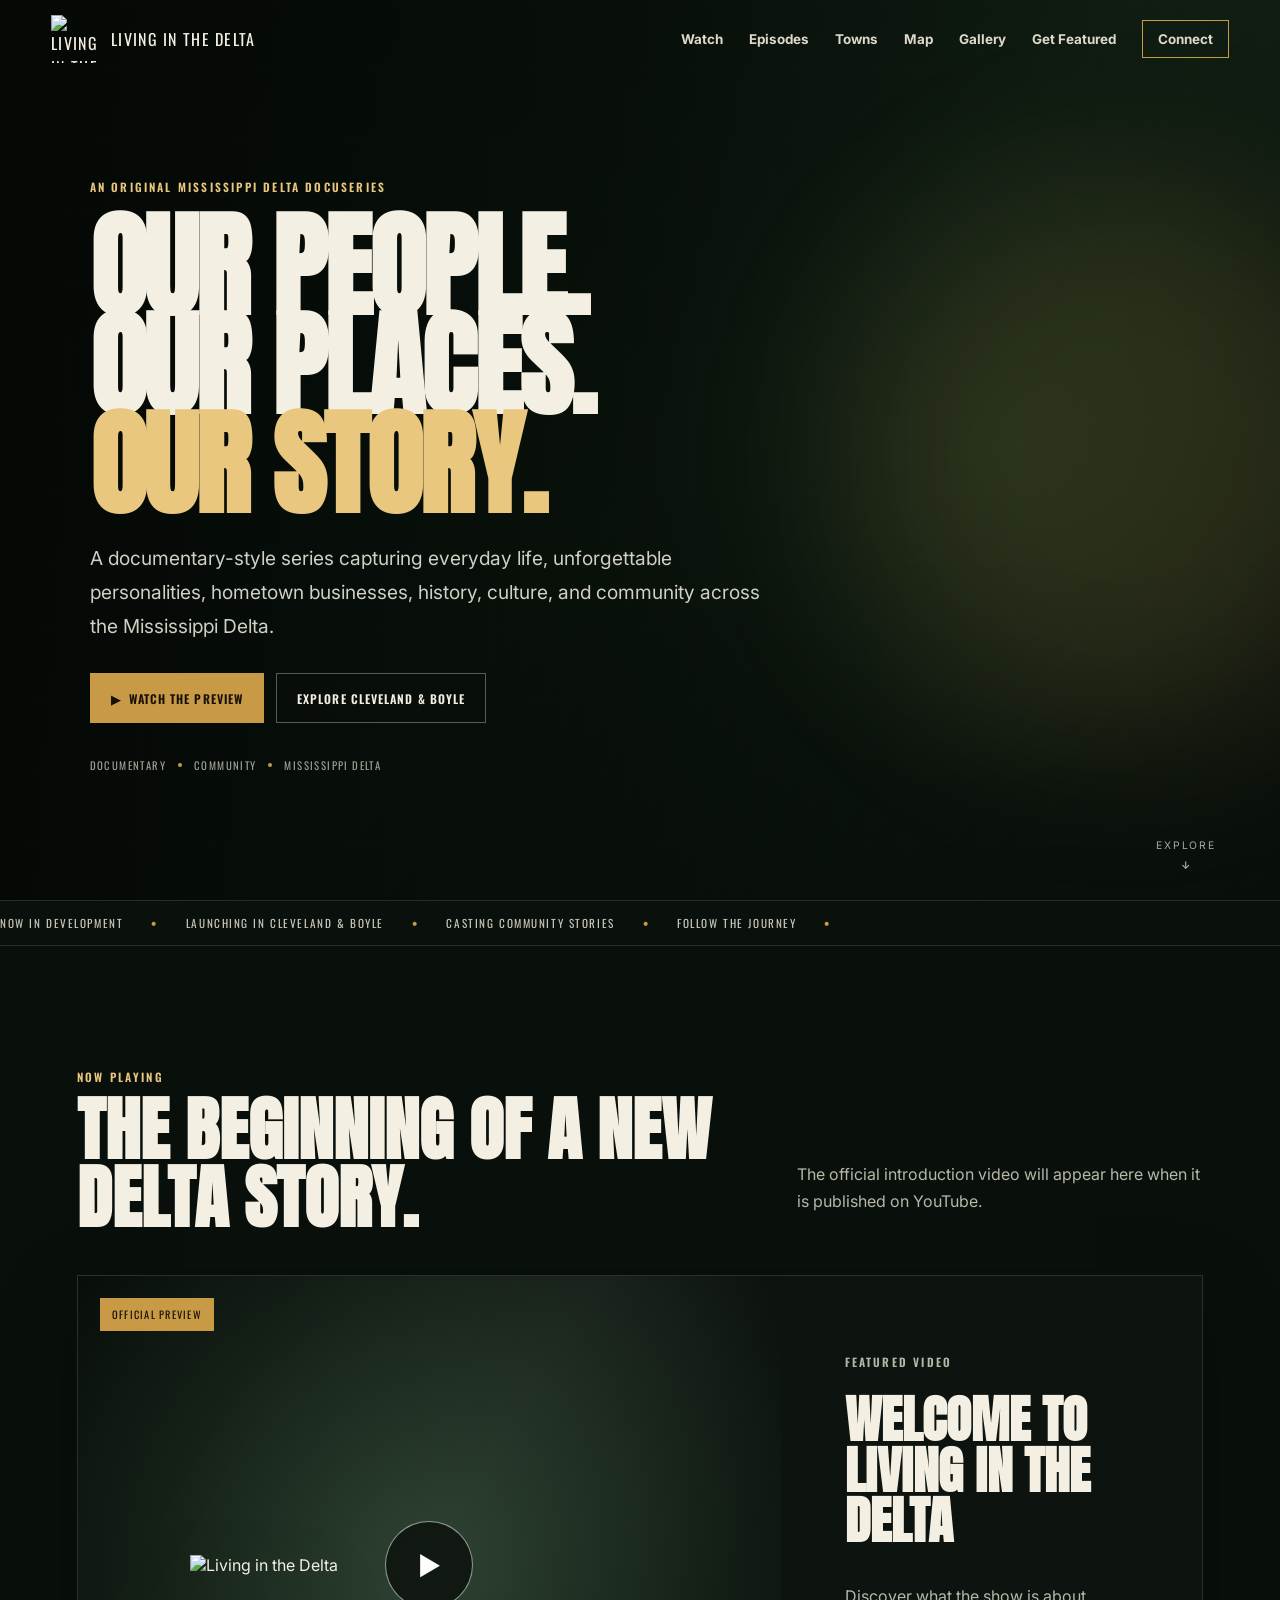
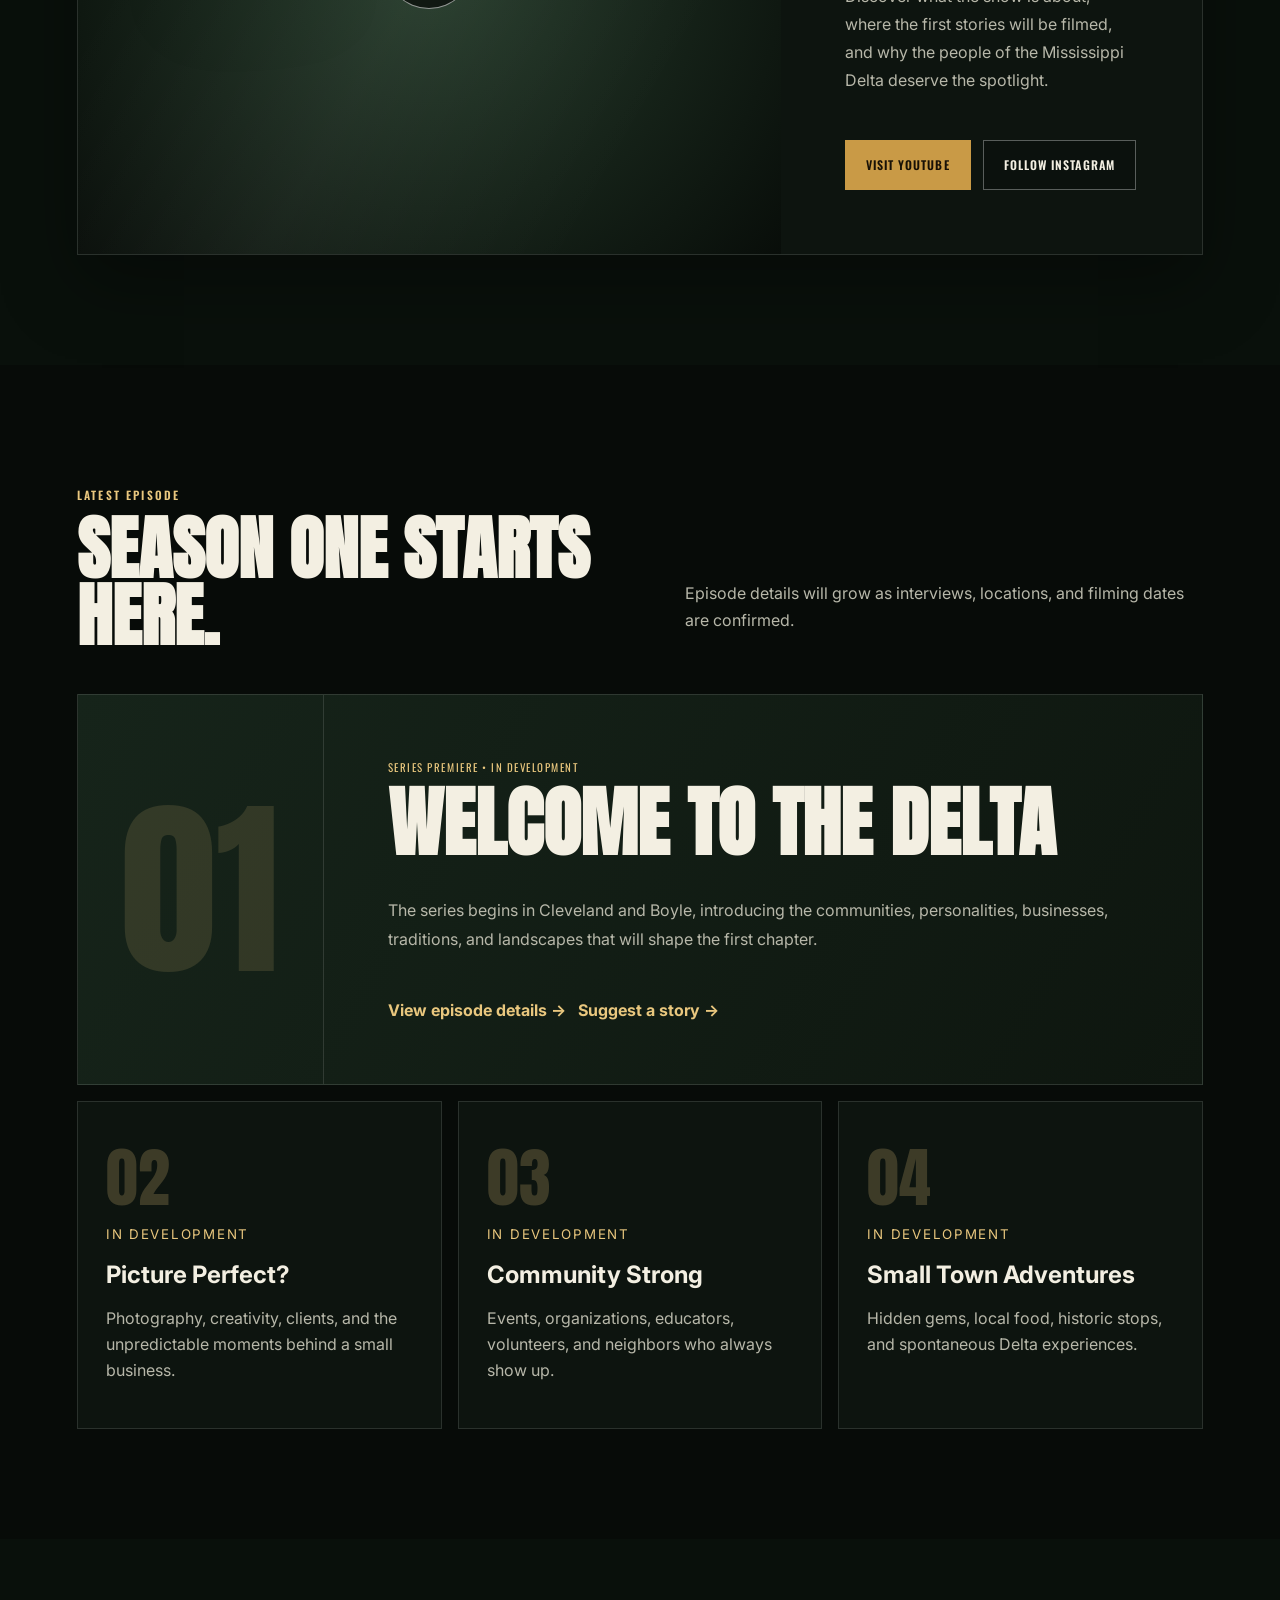
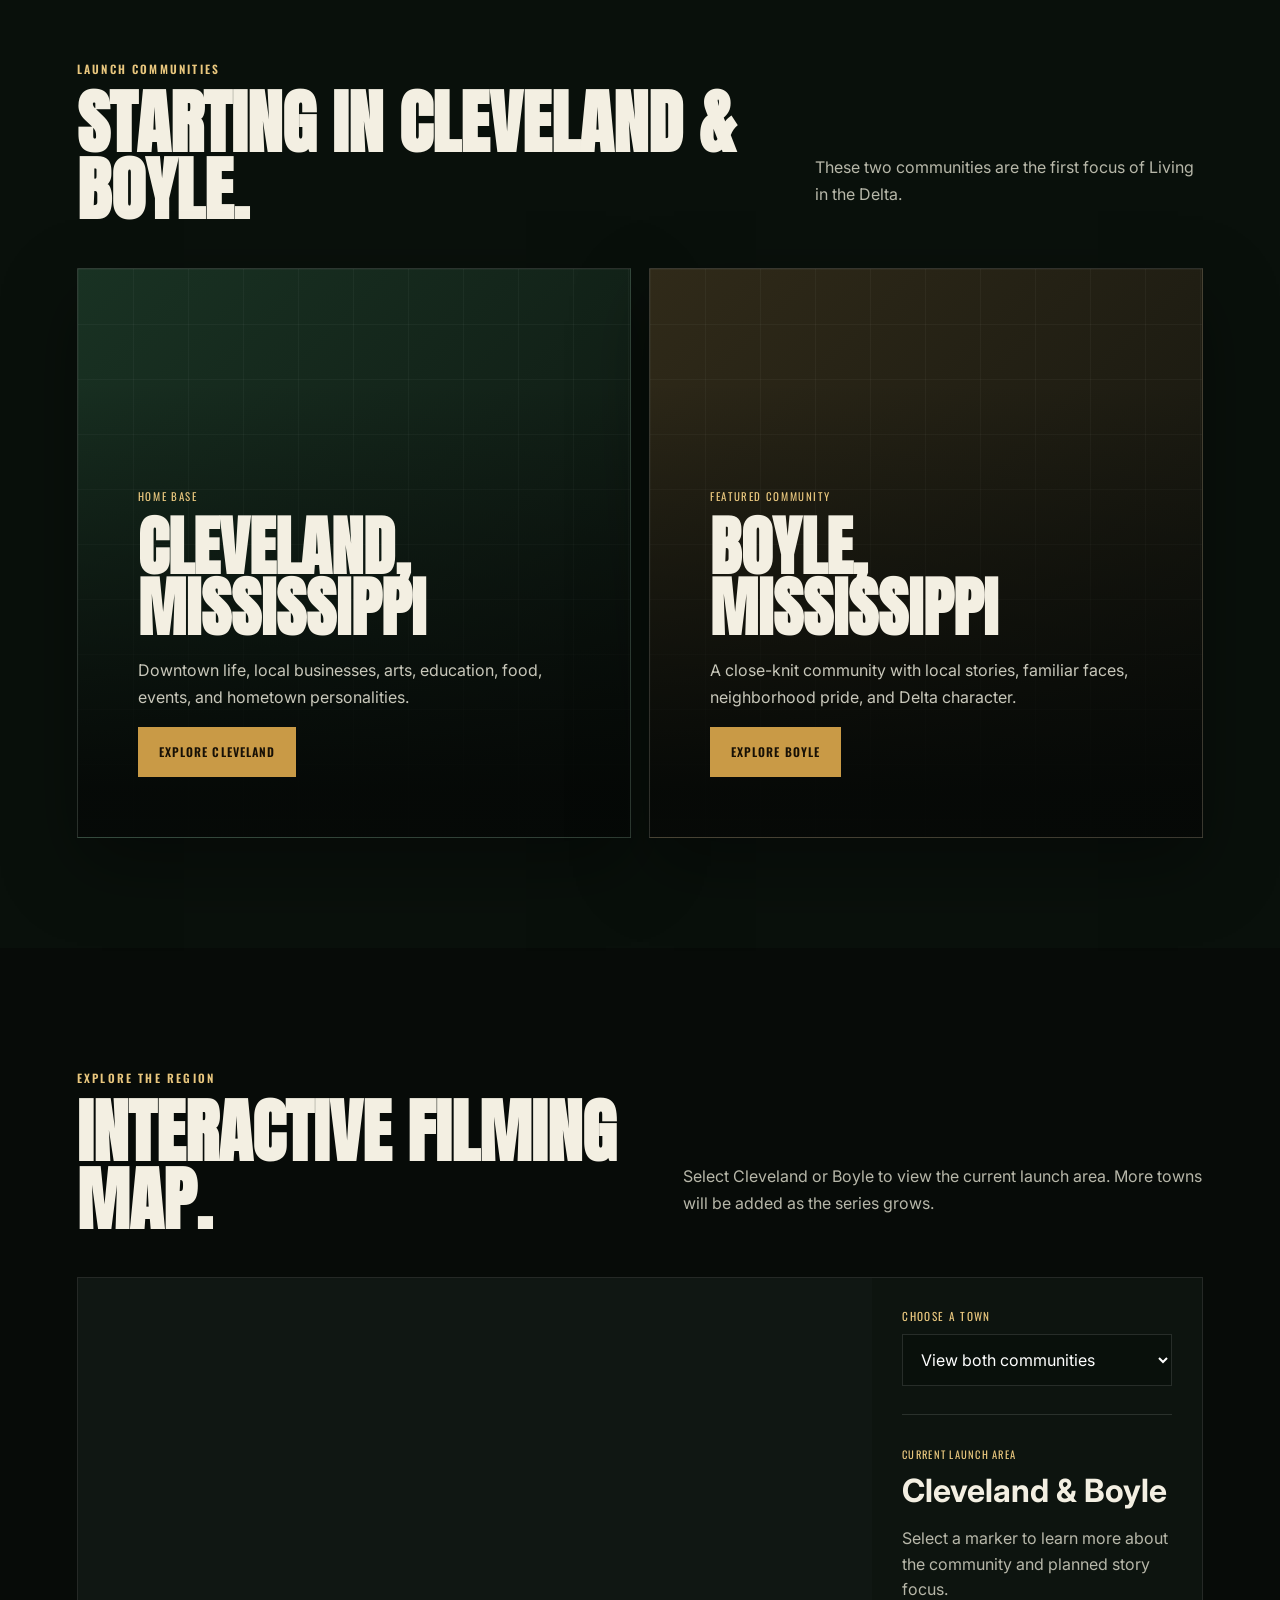
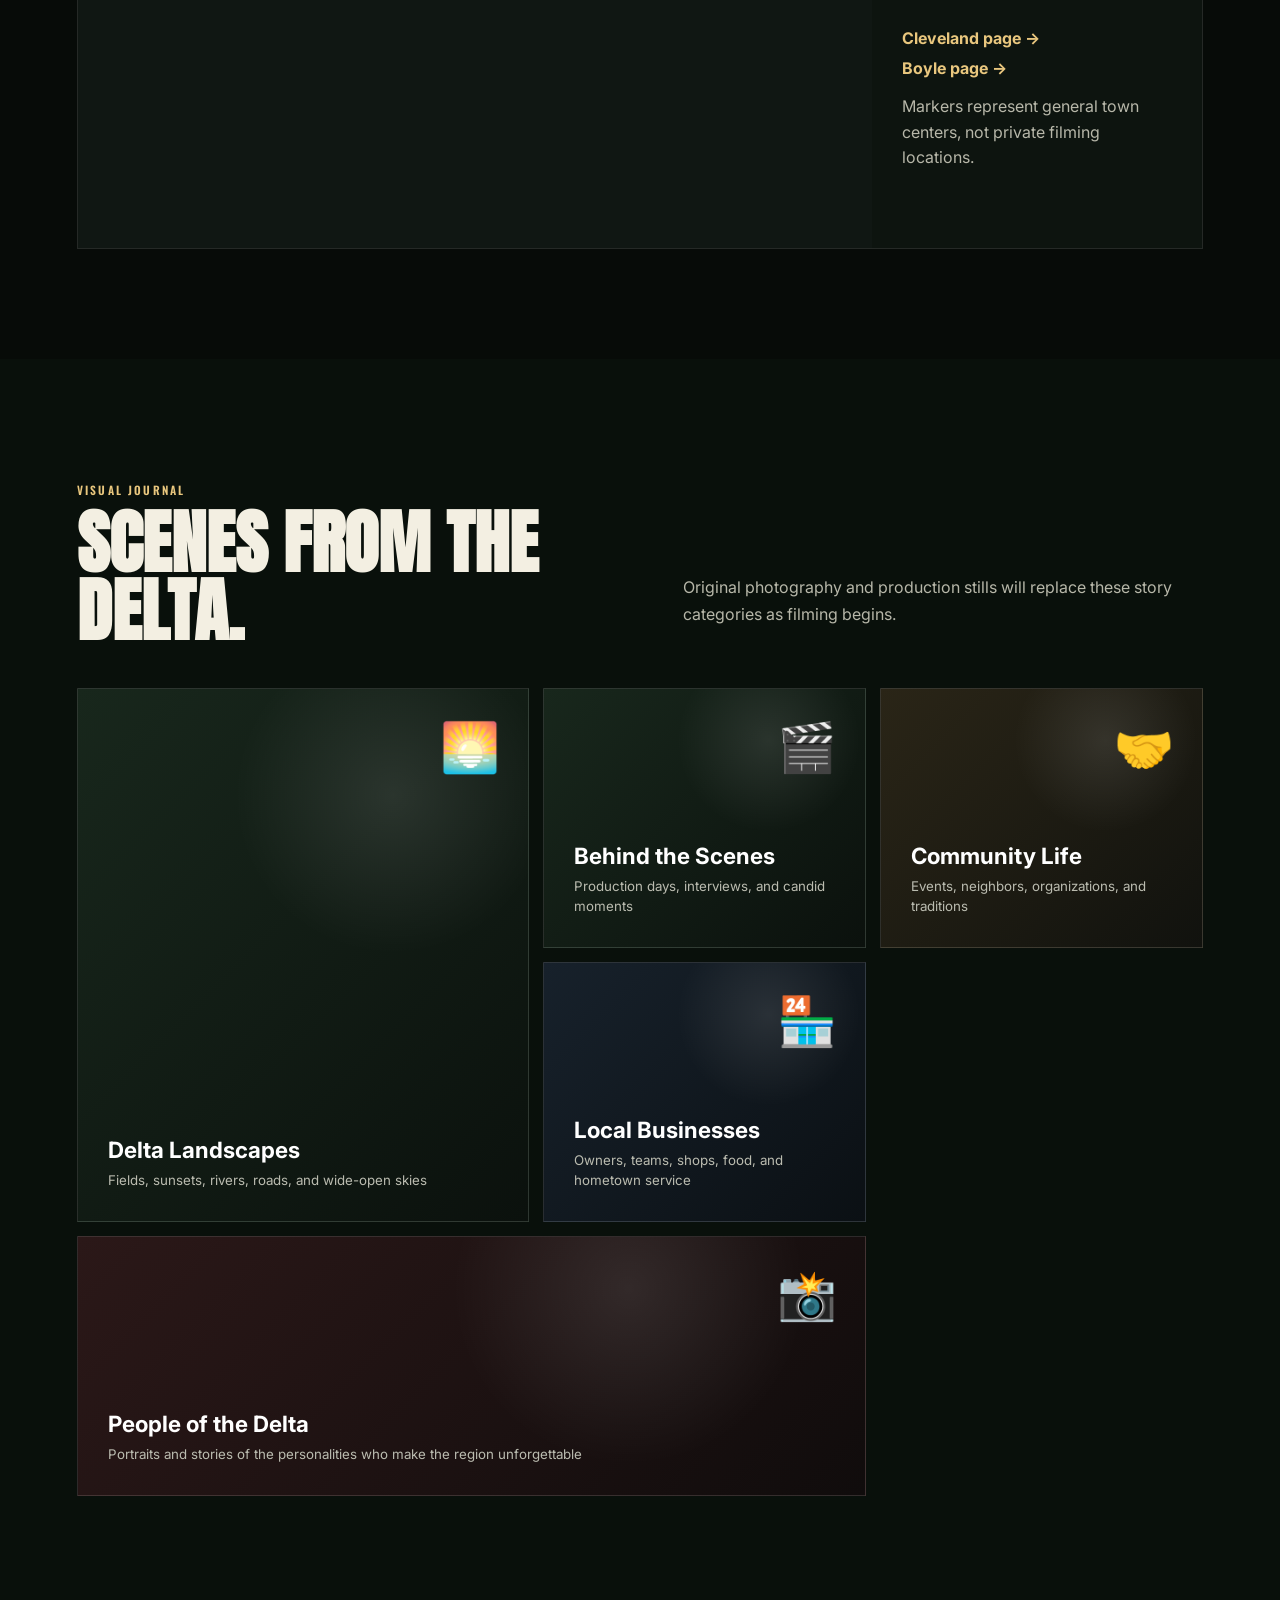
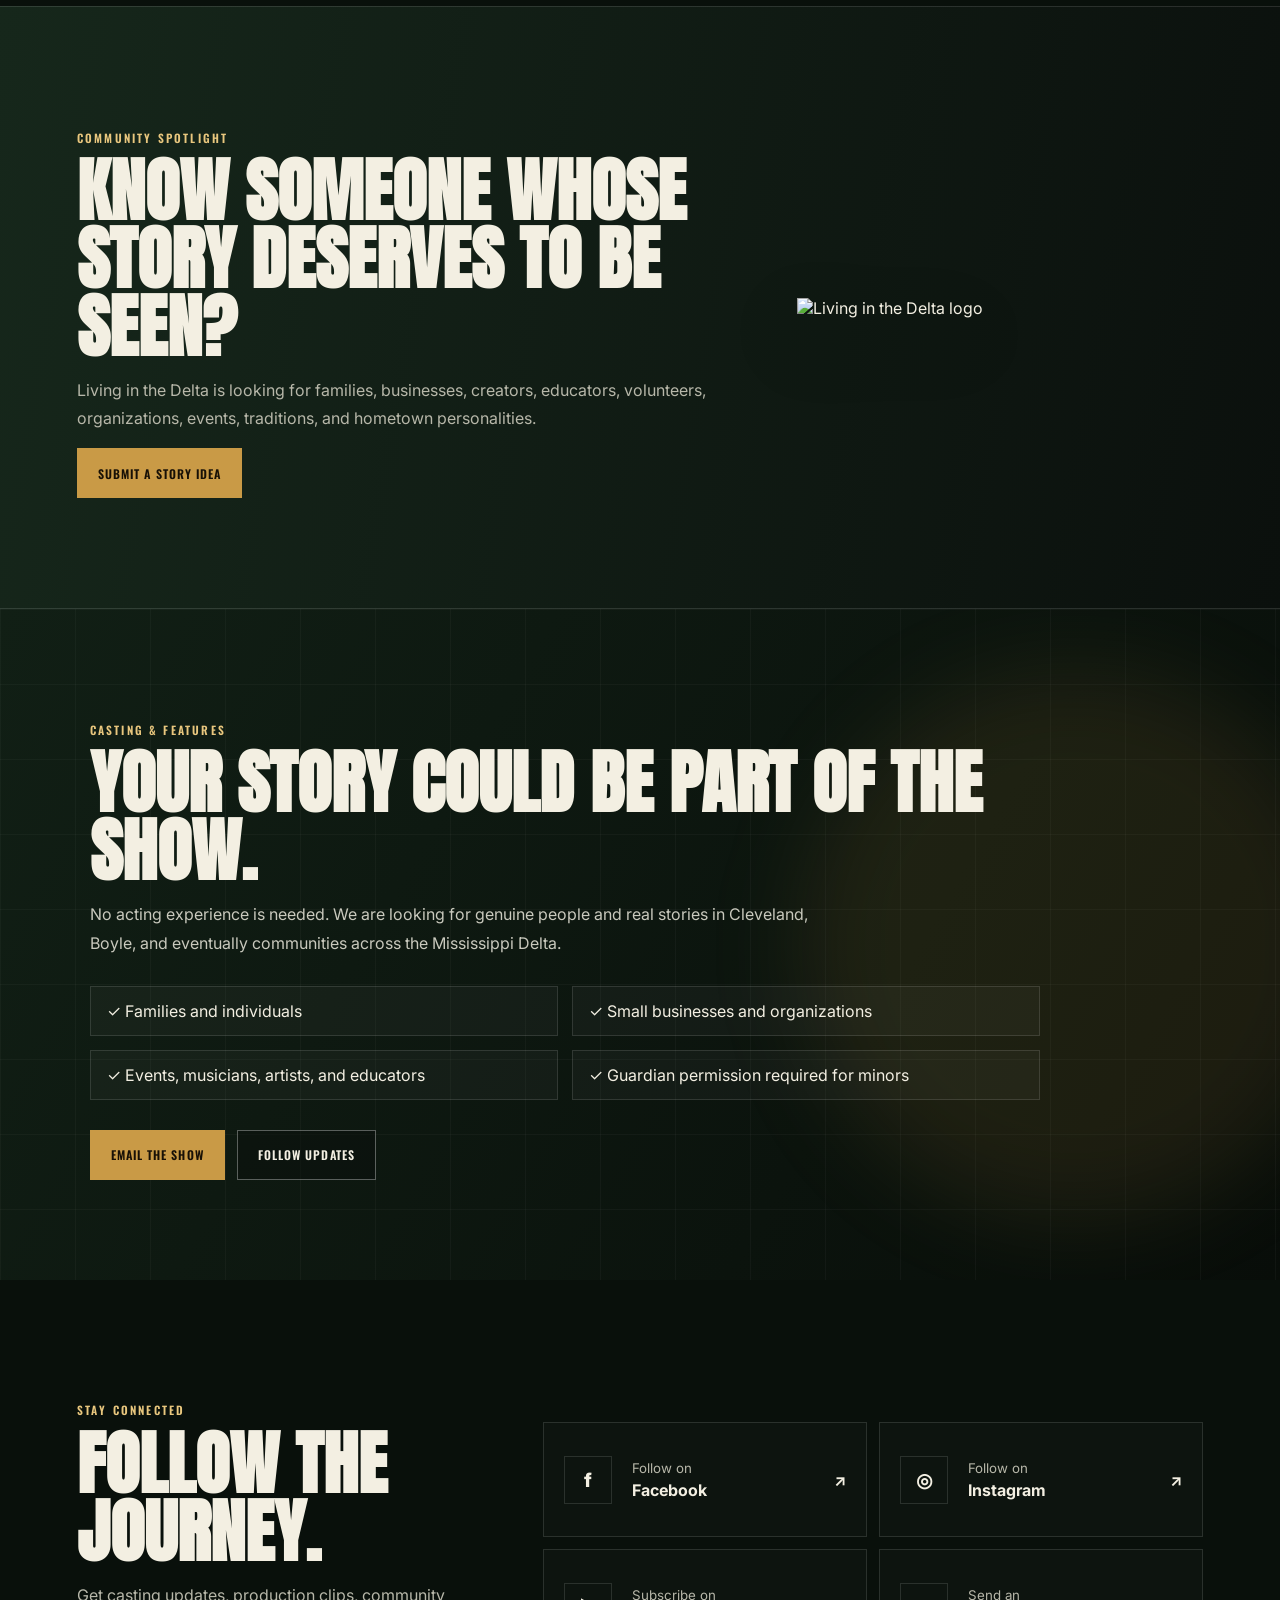
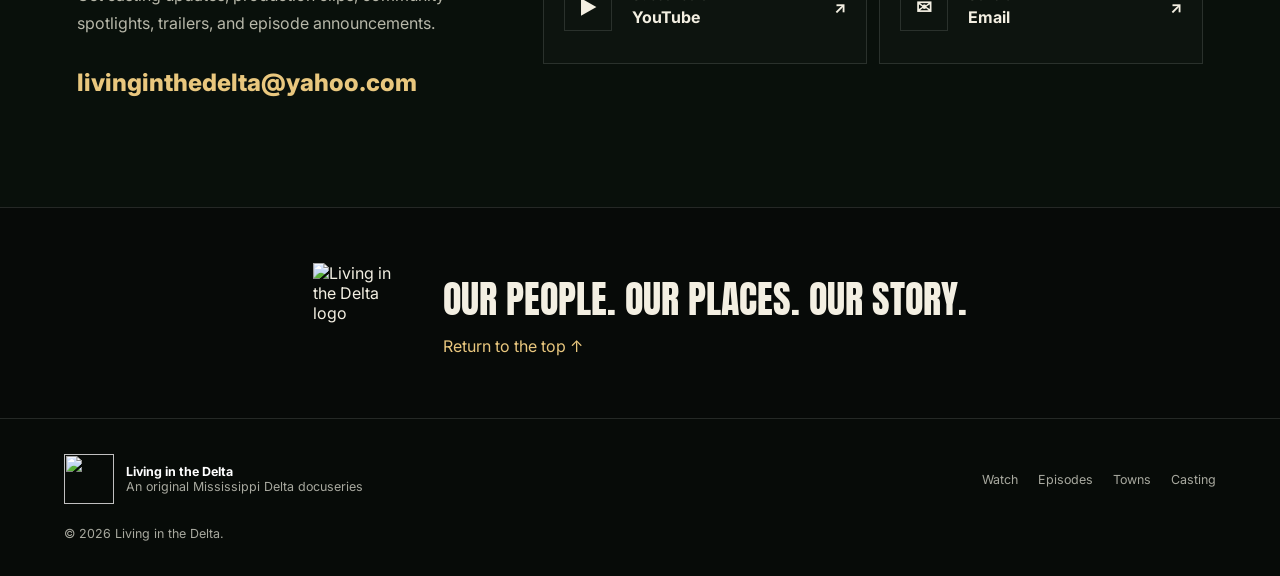
==== commit 676459eb: "Add files via upload" ====
--- a/index.html
+++ b/index.html
@@ -1,25 +1,27 @@
 <!DOCTYPE html>
 <html lang="en">
 <head>
-  <meta charset="UTF-8" />
-  <meta name="viewport" content="width=device-width, initial-scale=1.0" />
-  <meta name="description" content="Living in the Delta shares the people, places, culture, and stories of the Mississippi Delta.">
-  <meta name="theme-color" content="#090b09" />
+  <meta charset="UTF-8">
+  <meta name="viewport" content="width=device-width, initial-scale=1.0">
+  <meta name="description" content="Living in the Delta is a documentary-style series sharing the people, places, culture, and real stories of the Mississippi Delta.">
+  <meta name="theme-color" content="#09100b">
+  <meta property="og:title" content="Living in the Delta">
+  <meta property="og:description" content="Our People. Our Places. Our Story.">
+  <meta property="og:image" content="logo.png">
   <title>Living in the Delta | Our People. Our Places. Our Story.</title>
 
   <link rel="preconnect" href="https://fonts.googleapis.com">
   <link rel="preconnect" href="https://fonts.gstatic.com" crossorigin>
-  <link href="https://fonts.googleapis.com/css2?family=Anton&family=Inter:wght@400;500;600;700&family=Oswald:wght@500;600&display=swap" rel="stylesheet">
-  <link rel="stylesheet" href="https://unpkg.com/leaflet@1.9.4/dist/leaflet.css" crossorigin="" />
-  <link rel="stylesheet" href="styles.css" />
+  <link href="https://fonts.googleapis.com/css2?family=Anton&family=Inter:wght@400;500;600;700;800&family=Oswald:wght@500;600&display=swap" rel="stylesheet">
+  <link rel="stylesheet" href="https://unpkg.com/leaflet@1.9.4/dist/leaflet.css" crossorigin="">
+  <link rel="stylesheet" href="styles.css">
 </head>
-
 <body>
   <a class="skip-link" href="#main">Skip to content</a>
 
   <header class="site-header" id="top">
     <a class="brand" href="#top" aria-label="Living in the Delta home">
-      <img src="logo.png" alt="Living in the Delta logo" />
+      <img src="logo.png" alt="Living in the Delta logo">
       <span>Living in the Delta</span>
     </a>
 
@@ -28,223 +30,147 @@
     </button>
 
     <nav class="nav-links" aria-label="Main navigation">
-      <a href="#about">About</a>
+      <a href="#watch">Watch</a>
       <a href="#episodes">Episodes</a>
-      <a href="#community">Community</a>
+      <a href="#towns">Towns</a>
       <a href="#map">Map</a>
-      <a href="#news">News</a>
-      <a href="#casting">Casting</a>
+      <a href="#gallery">Gallery</a>
+      <a href="#casting">Get Featured</a>
       <a class="nav-cta" href="#contact">Connect</a>
     </nav>
   </header>
 
   <main id="main">
     <section class="hero">
-      <div class="hero-bg" aria-hidden="true"></div>
-      <div class="hero-grid" aria-hidden="true"></div>
+      <div class="hero-bg"></div>
+      <div class="hero-glow"></div>
       <div class="hero-content reveal">
         <p class="eyebrow">An Original Mississippi Delta Docuseries</p>
-        <h1>Small Town.<br>Big Personalities.<br><span>Real Life.</span></h1>
+        <h1>Our People.<br>Our Places.<br><span>Our Story.</span></h1>
         <p class="hero-copy">
-          Real people, unforgettable places, and the everyday stories that make the Mississippi Delta feel like home.
+          A documentary-style series capturing everyday life, unforgettable personalities,
+          hometown businesses, history, culture, and community across the Mississippi Delta.
         </p>
         <div class="hero-actions">
-          <button class="button primary trailer-button" type="button">
-            <span aria-hidden="true">▶</span> Watch the Teaser
-          </button>
-          <a class="button secondary" href="#episodes">Explore Season One</a>
+          <a class="button primary" href="#watch"><span>▶</span> Watch the Preview</a>
+          <a class="button secondary" href="#towns">Explore Cleveland & Boyle</a>
         </div>
         <div class="hero-meta">
-          <span>Reality</span><i></i><span>Documentary</span><i></i><span>Lifestyle</span>
-        </div>
-      </div>
-
-      <a class="scroll-cue" href="#about" aria-label="Scroll to about section">
-        <span>Explore</span>
-        <b>↓</b>
-      </a>
-    </section>
-
-    <section class="ticker" aria-label="Series update">
+          <span>Documentary</span><i></i><span>Community</span><i></i><span>Mississippi Delta</span>
+        </div>
+      </div>
+      <a class="scroll-cue" href="#watch"><span>Explore</span><b>↓</b></a>
+    </section>
+
+    <section class="ticker" aria-label="Series updates">
       <div class="ticker-track">
-        <span>NOW IN DEVELOPMENT</span>
-        <b>•</b>
-        <span>CASTING COMMUNITY STORIES</span>
-        <b>•</b>
-        <span>FEATURING MISSISSIPPI DELTA BUSINESSES</span>
-        <b>•</b>
-        <span>NEW UPDATES COMING SOON</span>
-        <b>•</b>
-      </div>
-    </section>
-
-    <section class="section intro-section" id="about">
-      <div class="section-copy reveal">
-        <p class="section-label">The Story</p>
-        <h2>The Delta is more than a place. <em>It’s a way of life.</em></h2>
-        <p class="lead">
-          <strong>Living in the Delta</strong> is a documentary-style series created to celebrate the people,
-          small businesses, local events, traditions, humor, challenges, and hidden gems of the Mississippi Delta.
-        </p>
-        <p>
-          Every episode will center real voices and genuine moments—not scripted drama. The goal is to preserve
-          memories, introduce viewers to remarkable neighbors, and show the world what makes this region special.
-        </p>
-      </div>
-
-      <aside class="show-card reveal">
-        <img src="logo.png" alt="Living in the Delta logo" />
-        <dl>
-          <div><dt>Genre</dt><dd>Reality • Documentary • Lifestyle</dd></div>
-          <div><dt>Home Base</dt><dd>Cleveland, Mississippi</dd></div>
-          <div><dt>Status</dt><dd><span class="status-dot"></span> In Development</dd></div>
-          <div><dt>Created By</dt><dd>Jase Herrin</dd></div>
-        </dl>
-      </aside>
-    </section>
-
-    <section class="stats-section" aria-label="Series goals">
-      <div class="stat reveal">
-        <strong class="counter" data-target="8">0</strong>
-        <span>Delta towns on our map</span>
-      </div>
-      <div class="stat reveal">
-        <strong class="counter" data-target="4">0</strong>
-        <span>Season one stories planned</span>
-      </div>
-      <div class="stat reveal">
-        <strong class="counter" data-target="1">0</strong>
-        <span>Community at the heart of it all</span>
-      </div>
-      <div class="stat reveal">
-        <strong class="counter" data-target="100" data-suffix="%">0</strong>
-        <span>Real Mississippi Delta</span>
-      </div>
-    </section>
-
-    <section class="section episodes-section" id="episodes">
-      <div class="section-heading reveal">
-        <div>
-          <p class="section-label">Season One</p>
-          <h2>Stories worth watching.</h2>
-        </div>
-        <p>Take a first look at the stories planned for the debut season.</p>
-      </div>
-
-      <div class="episode-row">
-        <article class="episode-card episode-one reveal">
-          <div class="episode-number">01</div>
-          <div class="episode-content">
-            <span class="episode-status">Series Premiere</span>
-            <h3>Welcome to the Delta</h3>
-            <p>Meet the people, places, and personalities at the heart of the series.</p>
-            <button class="text-button episode-info" type="button" data-episode="Welcome to the Delta">
-              View details <span>→</span>
-            </button>
-          </div>
-        </article>
-
-        <article class="episode-card episode-two reveal">
-          <div class="episode-number">02</div>
-          <div class="episode-content">
-            <span class="episode-status">In Development</span>
-            <h3>Picture Perfect?</h3>
-            <p>A busy photography weekend brings creativity, laughs, and unexpected challenges.</p>
-            <button class="text-button episode-info" type="button" data-episode="Picture Perfect?">
-              View details <span>→</span>
-            </button>
-          </div>
-        </article>
-
-        <article class="episode-card episode-three reveal">
-          <div class="episode-number">03</div>
-          <div class="episode-content">
-            <span class="episode-status">In Development</span>
-            <h3>Community Strong</h3>
-            <p>Local events, hometown heroes, and neighbors who always show up.</p>
-            <button class="text-button episode-info" type="button" data-episode="Community Strong">
-              View details <span>→</span>
-            </button>
-          </div>
-        </article>
-
-        <article class="episode-card episode-four reveal">
-          <div class="episode-number">04</div>
-          <div class="episode-content">
-            <span class="episode-status">In Development</span>
-            <h3>Small Town Adventures</h3>
-            <p>Hidden gems, local food, spontaneous stops, and unforgettable Delta experiences.</p>
-            <button class="text-button episode-info" type="button" data-episode="Small Town Adventures">
-              View details <span>→</span>
-            </button>
-          </div>
-        </article>
-      </div>
-    </section>
-
-    <section class="trailer-banner">
-      <div class="trailer-banner-content reveal">
-        <p class="section-label">Official Preview</p>
-        <h2>A new way to see the Mississippi Delta.</h2>
-        <p>The first official teaser is coming soon. Follow the show to be there when it premieres.</p>
-        <button class="button primary trailer-button" type="button">
-          <span aria-hidden="true">▶</span> Teaser Coming Soon
-        </button>
-      </div>
-    </section>
-
-    <section class="section community-section" id="community">
-      <div class="section-heading reveal">
-        <div>
-          <p class="section-label">Meet the Community</p>
-          <h2>The people are the main characters.</h2>
-        </div>
-        <p>Every story begins with someone who makes the Delta more interesting, welcoming, or unforgettable.</p>
-      </div>
-
-      <div class="community-grid">
-        <article class="community-card reveal">
-          <div class="community-icon">🏪</div>
-          <span>Local Economy</span>
-          <h3>Small Businesses</h3>
-          <p>Meet the owners, creators, and teams helping Delta towns grow.</p>
-        </article>
-        <article class="community-card reveal">
-          <div class="community-icon">🎤</div>
-          <span>Arts & Culture</span>
-          <h3>Musicians & Creators</h3>
-          <p>Showcasing the talent, sound, art, and imagination born here.</p>
-        </article>
-        <article class="community-card reveal">
-          <div class="community-icon">🎉</div>
-          <span>Hometown Life</span>
-          <h3>Events & Traditions</h3>
-          <p>Festivals, celebrations, school events, reunions, and traditions.</p>
-        </article>
-        <article class="community-card reveal">
-          <div class="community-icon">❤️</div>
-          <span>Local Impact</span>
-          <h3>People Who Give Back</h3>
-          <p>Educators, volunteers, leaders, and neighbors making a difference.</p>
-        </article>
-      </div>
-    </section>
-
-    <section class="featured-section">
-      <div class="featured-visual reveal">
-        <img src="logo.png" alt="Living in the Delta logo" />
-      </div>
-      <div class="featured-copy reveal">
-        <p class="section-label">Featured Spotlight</p>
-        <span class="feature-kicker">Your story could be here</span>
-        <h2>Know a business, organization, or neighbor we should feature?</h2>
-        <p>
-          We are looking for stories with heart—new businesses, longtime local favorites, community projects,
-          talented creators, hometown traditions, and people whose work deserves recognition.
-        </p>
-        <a class="button primary" href="mailto:lifeinthedelta@yahoo.com?subject=Life%20in%20the%20Delta%20Story%20Idea">
-          Submit a Story Idea
-        </a>
+        <span>NOW IN DEVELOPMENT</span><b>•</b>
+        <span>LAUNCHING IN CLEVELAND & BOYLE</span><b>•</b>
+        <span>CASTING COMMUNITY STORIES</span><b>•</b>
+        <span>FOLLOW THE JOURNEY</span><b>•</b>
+      </div>
+    </section>
+
+    <section class="section watch-section" id="watch">
+      <div class="section-heading reveal">
+        <div>
+          <p class="section-label">Now Playing</p>
+          <h2>The beginning of a new Delta story.</h2>
+        </div>
+        <p>The official introduction video will appear here when it is published on YouTube.</p>
+      </div>
+
+      <div class="watch-shell reveal">
+        <div class="watch-art">
+          <img src="logo.png" alt="Living in the Delta">
+          <button class="play-button trailer-button" type="button" aria-label="Open preview information">▶</button>
+          <span class="watch-badge">Official Preview</span>
+        </div>
+        <div class="watch-copy">
+          <p class="section-label">Featured Video</p>
+          <h3>Welcome to Living in the Delta</h3>
+          <p>
+            Discover what the show is about, where the first stories will be filmed,
+            and why the people of the Mississippi Delta deserve the spotlight.
+          </p>
+          <div class="watch-actions">
+            <a class="button primary" href="https://www.youtube.com/@LivingintheDelta" target="_blank" rel="noopener noreferrer">Visit YouTube</a>
+            <a class="button secondary" href="https://www.instagram.com/livinginthedelta/" target="_blank" rel="noopener noreferrer">Follow Instagram</a>
+          </div>
+        </div>
+      </div>
+    </section>
+
+    <section class="section latest-section" id="episodes">
+      <div class="section-heading reveal">
+        <div>
+          <p class="section-label">Latest Episode</p>
+          <h2>Season One starts here.</h2>
+        </div>
+        <p>Episode details will grow as interviews, locations, and filming dates are confirmed.</p>
+      </div>
+
+      <article class="latest-card reveal">
+        <div class="latest-number">01</div>
+        <div class="latest-content">
+          <span class="episode-status">Series Premiere • In Development</span>
+          <h3>Welcome to the Delta</h3>
+          <p>
+            The series begins in Cleveland and Boyle, introducing the communities, personalities,
+            businesses, traditions, and landscapes that will shape the first chapter.
+          </p>
+          <div class="latest-actions">
+            <button class="text-button episode-info" type="button" data-episode="Welcome to the Delta">View episode details →</button>
+            <a class="text-button" href="#casting">Suggest a story →</a>
+          </div>
+        </div>
+      </article>
+
+      <div class="episode-shelf" aria-label="Upcoming episodes">
+        <article class="episode-card reveal">
+          <span>02</span><small>In Development</small><h3>Picture Perfect?</h3>
+          <p>Photography, creativity, clients, and the unpredictable moments behind a small business.</p>
+        </article>
+        <article class="episode-card reveal">
+          <span>03</span><small>In Development</small><h3>Community Strong</h3>
+          <p>Events, organizations, educators, volunteers, and neighbors who always show up.</p>
+        </article>
+        <article class="episode-card reveal">
+          <span>04</span><small>In Development</small><h3>Small Town Adventures</h3>
+          <p>Hidden gems, local food, historic stops, and spontaneous Delta experiences.</p>
+        </article>
+      </div>
+    </section>
+
+    <section class="section town-section" id="towns">
+      <div class="section-heading reveal">
+        <div>
+          <p class="section-label">Launch Communities</p>
+          <h2>Starting in Cleveland & Boyle.</h2>
+        </div>
+        <p>These two communities are the first focus of Living in the Delta.</p>
+      </div>
+
+      <div class="town-grid">
+        <article class="town-card cleveland-card reveal">
+          <div class="town-card-overlay"></div>
+          <div class="town-card-content">
+            <span>Home Base</span>
+            <h3>Cleveland, Mississippi</h3>
+            <p>Downtown life, local businesses, arts, education, food, events, and hometown personalities.</p>
+            <a class="button primary" href="cleveland.html">Explore Cleveland</a>
+          </div>
+        </article>
+
+        <article class="town-card boyle-card reveal">
+          <div class="town-card-overlay"></div>
+          <div class="town-card-content">
+            <span>Featured Community</span>
+            <h3>Boyle, Mississippi</h3>
+            <p>A close-knit community with local stories, familiar faces, neighborhood pride, and Delta character.</p>
+            <a class="button primary" href="boyle.html">Explore Boyle</a>
+          </div>
+        </article>
       </div>
     </section>
 
@@ -252,182 +178,73 @@
       <div class="section-heading reveal">
         <div>
           <p class="section-label">Explore the Region</p>
-          <h2>Interactive Delta map.</h2>
-        </div>
-        <p>Select a town to explore possible filming stops and future community stories.</p>
+          <h2>Interactive filming map.</h2>
+        </div>
+        <p>Select Cleveland or Boyle to view the current launch area. More towns will be added as the series grows.</p>
       </div>
 
       <div class="map-layout">
-        <div id="delta-map" class="reveal" role="application" aria-label="Interactive map of Mississippi Delta towns"></div>
-
+        <div id="delta-map" class="reveal" role="application" aria-label="Interactive map of Cleveland and Boyle, Mississippi"></div>
         <aside class="map-panel reveal">
           <label for="town-filter">Choose a town</label>
           <select id="town-filter">
-            <option value="all">View the full map</option>
+            <option value="all">View both communities</option>
             <option value="cleveland">Cleveland</option>
-            <option value="shaw">Shaw</option>
-            <option value="ruleville">Ruleville</option>
-            <option value="indianola">Indianola</option>
-            <option value="greenville">Greenville</option>
-            <option value="clarksdale">Clarksdale</option>
-            <option value="greenwood">Greenwood</option>
-            <option value="leland">Leland</option>
+            <option value="boyle">Boyle</option>
           </select>
-
           <div class="selected-town" id="selected-town" aria-live="polite">
-            <span>Currently viewing</span>
-            <strong>The Mississippi Delta</strong>
-            <p>Choose a marker or town above to learn more.</p>
-          </div>
-
-          <div class="map-legend">
-            <span><i class="legend-dot home"></i> Home base</span>
-            <span><i class="legend-dot future"></i> Future story location</span>
-          </div>
-
-          <p class="map-note">Markers show general town centers, not private filming locations.</p>
+            <span>Current launch area</span>
+            <strong>Cleveland & Boyle</strong>
+            <p>Select a marker to learn more about the community and planned story focus.</p>
+          </div>
+          <div class="map-links">
+            <a href="cleveland.html">Cleveland page →</a>
+            <a href="boyle.html">Boyle page →</a>
+          </div>
+          <p class="map-note">Markers represent general town centers, not private filming locations.</p>
         </aside>
       </div>
     </section>
 
-    <section class="section gallery-section">
+    <section class="section gallery-section" id="gallery">
       <div class="section-heading reveal">
         <div>
           <p class="section-label">Visual Journal</p>
           <h2>Scenes from the Delta.</h2>
         </div>
-        <p>Original production photography will be added as filming begins.</p>
+        <p>Original photography and production stills will replace these story categories as filming begins.</p>
       </div>
 
       <div class="gallery-grid">
-        <button class="gallery-tile gallery-large reveal" type="button" data-caption="Delta landscapes and sunsets">
-          <span class="gallery-icon">🌅</span>
-          <strong>Landscapes</strong>
-          <small>Sunsets, fields, rivers, and backroads</small>
+        <button class="gallery-tile gallery-hero reveal" type="button" data-caption="Delta landscapes">
+          <span>🌅</span><div><strong>Delta Landscapes</strong><small>Fields, sunsets, rivers, roads, and wide-open skies</small></div>
         </button>
         <button class="gallery-tile reveal" type="button" data-caption="Behind the scenes">
-          <span class="gallery-icon">🎬</span>
-          <strong>Behind the Scenes</strong>
-          <small>Production days and candid moments</small>
+          <span>🎬</span><div><strong>Behind the Scenes</strong><small>Production days, interviews, and candid moments</small></div>
         </button>
         <button class="gallery-tile reveal" type="button" data-caption="Community life">
-          <span class="gallery-icon">🤝</span>
-          <strong>Community</strong>
-          <small>Events, neighbors, and hometown life</small>
-        </button>
-        <button class="gallery-tile gallery-wide reveal" type="button" data-caption="Local businesses">
-          <span class="gallery-icon">🏬</span>
-          <strong>Local Businesses</strong>
-          <small>The people and places keeping the Delta moving</small>
-        </button>
-      </div>
-    </section>
-
-    
-<section class="video-spotlight" id="watch">
-  <div class="video-shell reveal">
-    <div class="video-art">
-      <img src="logo.png" alt="Living in the Delta logo">
-      <button class="video-play trailer-button" type="button" aria-label="Open teaser information">
-        <span>▶</span>
-      </button>
-      <div class="video-badge">Official Channel</div>
-    </div>
-
-    <div class="video-copy">
-      <p class="section-label">Watch & Subscribe</p>
-      <h2>The story continues on YouTube.</h2>
-      <p>
-        Trailers, behind-the-scenes clips, community features, and future episodes
-        will be shared on the official Living in the Delta channel.
-      </p>
-      <div class="video-actions">
-        <a class="button primary"
-           href="https://www.youtube.com/@LivingintheDelta"
-           target="_blank"
-           rel="noopener noreferrer">
-          Visit YouTube
-        </a>
-        <a class="button secondary"
-           href="https://www.instagram.com/lifeinthemsdelta/"
-           target="_blank"
-           rel="noopener noreferrer">
-          Follow Instagram
-        </a>
-      </div>
-    </div>
-  </div>
-</section>
-
-<section class="section news-section" id="news">
-      <div class="section-heading reveal">
-        <div>
-          <p class="section-label">Newsroom</p>
-          <h2>Latest from the series.</h2>
-        </div>
-        <p>Production announcements, casting updates, and new community features.</p>
-      </div>
-
-      <div class="news-grid">
-        <article class="news-feature reveal">
-          <span class="news-date">July 2026</span>
-          <h3>Official website launches</h3>
-          <p>
-            Living in the Delta now has an official online home for casting announcements,
-            episode updates, community features, and production news.
-          </p>
-          <a href="#top">Explore the website <span>→</span></a>
-        </article>
-
-        <div class="news-list">
-          <article class="news-item reveal">
-            <span>Production</span>
-            <div>
-              <h3>Series currently in development</h3>
-              <p>Planning, outreach, and early story development are underway.</p>
-            </div>
-          </article>
-          <article class="news-item reveal">
-            <span>Casting</span>
-            <div>
-              <h3>Community stories wanted</h3>
-              <p>Families, businesses, creators, and organizations are invited to reach out.</p>
-            </div>
-          </article>
-          <article class="news-item reveal">
-            <span>Coming Soon</span>
-            <div>
-              <h3>Teasers and behind-the-scenes updates</h3>
-              <p>Follow the official Facebook page for the newest announcements.</p>
-            </div>
-          </article>
-        </div>
-      </div>
-    </section>
-
-    <section class="section calendar-section">
-      <div class="section-heading reveal">
-        <div>
-          <p class="section-label">Production Calendar</p>
-          <h2>What’s coming next.</h2>
-        </div>
-        <p>Exact dates will be announced once filming and community appearances are confirmed.</p>
-      </div>
-
-      <div class="calendar-grid">
-        <article class="calendar-item reveal">
-          <div class="calendar-date"><span>NOW</span><strong>01</strong></div>
-          <div><span>Development</span><h3>Story research & community outreach</h3><p>Collecting ideas and connecting with potential participants.</p></div>
-        </article>
-        <article class="calendar-item reveal">
-          <div class="calendar-date"><span>NEXT</span><strong>02</strong></div>
-          <div><span>Pre-Production</span><h3>Interviews & filming plans</h3><p>Confirming stories, locations, schedules, and release forms.</p></div>
-        </article>
-        <article class="calendar-item reveal">
-          <div class="calendar-date"><span>SOON</span><strong>03</strong></div>
-          <div><span>Production</span><h3>Season one filming begins</h3><p>Cameras roll on the first official stories of the series.</p></div>
-        </article>
-      </div>
+          <span>🤝</span><div><strong>Community Life</strong><small>Events, neighbors, organizations, and traditions</small></div>
+        </button>
+        <button class="gallery-tile reveal" type="button" data-caption="Local businesses">
+          <span>🏪</span><div><strong>Local Businesses</strong><small>Owners, teams, shops, food, and hometown service</small></div>
+        </button>
+        <button class="gallery-tile gallery-wide reveal" type="button" data-caption="People of the Delta">
+          <span>📸</span><div><strong>People of the Delta</strong><small>Portraits and stories of the personalities who make the region unforgettable</small></div>
+        </button>
+      </div>
+    </section>
+
+    <section class="section feature-strip">
+      <div class="feature-copy reveal">
+        <p class="section-label">Community Spotlight</p>
+        <h2>Know someone whose story deserves to be seen?</h2>
+        <p>
+          Living in the Delta is looking for families, businesses, creators, educators,
+          volunteers, organizations, events, traditions, and hometown personalities.
+        </p>
+        <a class="button primary" href="mailto:livinginthedelta@yahoo.com?subject=Living%20in%20the%20Delta%20Story%20Idea">Submit a Story Idea</a>
+      </div>
+      <div class="feature-logo reveal"><img src="logo.png" alt="Living in the Delta logo"></div>
     </section>
 
     <section class="casting-section" id="casting">
@@ -436,114 +253,53 @@
         <p class="section-label">Casting & Features</p>
         <h2>Your story could be part of the show.</h2>
         <p>
-          We are looking for community members, families, small business owners, musicians,
-          educators, volunteers, organizations, and event organizers across the Mississippi Delta.
+          No acting experience is needed. We are looking for genuine people and real stories
+          in Cleveland, Boyle, and eventually communities across the Mississippi Delta.
         </p>
-
         <div class="casting-checks">
-          <span>✓ No acting experience needed</span>
-          <span>✓ Businesses and events may apply</span>
-          <span>✓ Release forms are required</span>
-          <span>✓ Guardian approval is required for minors</span>
-        </div>
-
+          <span>✓ Families and individuals</span>
+          <span>✓ Small businesses and organizations</span>
+          <span>✓ Events, musicians, artists, and educators</span>
+          <span>✓ Guardian permission required for minors</span>
+        </div>
         <div class="casting-actions">
-          <a class="button primary" href="mailto:lifeinthedelta@yahoo.com?subject=Life%20in%20the%20Delta%20Casting%20Interest">
-            Email the Show
-          </a>
-          <a class="button secondary" href="#contact">Follow Updates</a>
-        </div>
-      </div>
-    </section>
-
-    
-<section class="section contact-section" id="contact">
-  <div class="contact-copy reveal">
-    <p class="section-label">Stay Connected</p>
-    <h2>Follow the journey.</h2>
-    <p>
-      Get casting updates, behind-the-scenes clips, community spotlights, trailers,
-      and episode announcements.
-    </p>
-    <a class="email-link" href="mailto:lifeinthedelta@yahoo.com">lifeinthedelta@yahoo.com</a>
-
-    <div class="channel-note">
-      <span>Now online</span>
-      <strong>Facebook • YouTube • Instagram</strong>
-    </div>
-  </div>
-
-  <div class="social-grid reveal">
-    <a class="social-card facebook"
-       href="https://www.facebook.com/profile.php?id=61592411873003"
-       target="_blank"
-       rel="noopener noreferrer"
-       aria-label="Follow Living in the Delta on Facebook">
-      <span class="social-icon" aria-hidden="true">
-        <svg viewBox="0 0 24 24"><path d="M14 8h3V4h-3c-3.3 0-5 2-5 5v2H6v4h3v9h4v-9h3l1-4h-4V9c0-.7.3-1 1-1Z"/></svg>
-      </span>
-      <div><small>Follow us on</small><strong>Facebook</strong></div>
-      <b>↗</b>
-    </a>
-
-    <a class="social-card email"
-       href="mailto:lifeinthedelta@yahoo.com"
-       aria-label="Email Living in the Delta">
-      <span class="social-icon" aria-hidden="true">
-        <svg viewBox="0 0 24 24"><path d="M3 5h18v14H3V5Zm2 2v.5l7 5 7-5V7H5Zm14 10V10l-7 5-7-5v7h14Z"/></svg>
-      </span>
-      <div><small>Send us an</small><strong>Email</strong></div>
-      <b>↗</b>
-    </a>
-
-    <a class="social-card youtube"
-       href="https://www.youtube.com/@LivingintheDelta"
-       target="_blank"
-       rel="noopener noreferrer"
-       aria-label="Subscribe to Living in the Delta on YouTube">
-      <span class="social-icon" aria-hidden="true">
-        <svg viewBox="0 0 24 24"><path d="M21.6 7.2c-.2-1.3-1.2-2.3-2.5-2.5C17.3 4.3 14.7 4 12 4s-5.3.3-7.1.7A3.2 3.2 0 0 0 2.4 7.2C2.1 8.7 2 10.3 2 12s.1 3.3.4 4.8c.2 1.3 1.2 2.3 2.5 2.5 1.8.4 4.4.7 7.1.7s5.3-.3 7.1-.7c1.3-.2 2.3-1.2 2.5-2.5.3-1.5.4-3.1.4-4.8s-.1-3.3-.4-4.8ZM10 16V8l6 4-6 4Z"/></svg>
-      </span>
-      <div><small>Subscribe on</small><strong>YouTube</strong></div>
-      <b>↗</b>
-    </a>
-
-    <a class="social-card instagram"
-       href="https://www.instagram.com/lifeinthemsdelta/"
-       target="_blank"
-       rel="noopener noreferrer"
-       aria-label="Follow Living in the Delta on Instagram">
-      <span class="social-icon" aria-hidden="true">
-        <svg viewBox="0 0 24 24"><path d="M7 2h10a5 5 0 0 1 5 5v10a5 5 0 0 1-5 5H7a5 5 0 0 1-5-5V7a5 5 0 0 1 5-5Zm0 2a3 3 0 0 0-3 3v10a3 3 0 0 0 3 3h10a3 3 0 0 0 3-3V7a3 3 0 0 0-3-3H7Zm10.5 1.5a1.25 1.25 0 1 1 0 2.5 1.25 1.25 0 0 1 0-2.5ZM12 7a5 5 0 1 1 0 10 5 5 0 0 1 0-10Zm0 2a3 3 0 1 0 0 6 3 3 0 0 0 0-6Z"/></svg>
-      </span>
-      <div><small>Follow us on</small><strong>Instagram</strong></div>
-      <b>↗</b>
-    </a>
-  </div>
-</section>
-
+          <a class="button primary" href="mailto:livinginthedelta@yahoo.com?subject=Living%20in%20the%20Delta%20Casting%20Interest">Email the Show</a>
+          <a class="button secondary" href="https://www.facebook.com/profile.php?id=61592411873003" target="_blank" rel="noopener noreferrer">Follow Updates</a>
+        </div>
+      </div>
+    </section>
+
+    <section class="section contact-section" id="contact">
+      <div class="contact-copy reveal">
+        <p class="section-label">Stay Connected</p>
+        <h2>Follow the journey.</h2>
+        <p>Get casting updates, production clips, community spotlights, trailers, and episode announcements.</p>
+        <a class="email-link" href="mailto:livinginthedelta@yahoo.com">livinginthedelta@yahoo.com</a>
+      </div>
+
+      <div class="social-grid reveal">
+        <a class="social-card" href="https://www.facebook.com/profile.php?id=61592411873003" target="_blank" rel="noopener noreferrer"><span>f</span><div><small>Follow on</small><strong>Facebook</strong></div><b>↗</b></a>
+        <a class="social-card" href="https://www.instagram.com/livinginthedelta/" target="_blank" rel="noopener noreferrer"><span>◎</span><div><small>Follow on</small><strong>Instagram</strong></div><b>↗</b></a>
+        <a class="social-card" href="https://www.youtube.com/@LivingintheDelta" target="_blank" rel="noopener noreferrer"><span>▶</span><div><small>Subscribe on</small><strong>YouTube</strong></div><b>↗</b></a>
+        <a class="social-card" href="mailto:livinginthedelta@yahoo.com"><span>✉</span><div><small>Send an</small><strong>Email</strong></div><b>↗</b></a>
+      </div>
+    </section>
 
     <section class="final-cta">
-      <img src="logo.png" alt="Living in the Delta logo" />
-      <div>
-        <p>Our People. Our Places. Our Story.</p>
-        <a href="#top">Return to the top ↑</a>
-      </div>
+      <img src="logo.png" alt="Living in the Delta logo">
+      <div><p>Our People. Our Places. Our Story.</p><a href="#top">Return to the top ↑</a></div>
     </section>
   </main>
 
   <footer>
     <div class="footer-brand">
-      <img src="logo.png" alt="" />
+      <img src="logo.png" alt="">
       <div><strong>Living in the Delta</strong><span>An original Mississippi Delta docuseries</span></div>
     </div>
     <div class="footer-links">
-      <a href="#about">About</a>
-      <a href="#episodes">Episodes</a>
-      <a href="#casting">Casting</a>
-      <a href="mailto:lifeinthedelta@yahoo.com">Contact</a>
+      <a href="#watch">Watch</a><a href="#episodes">Episodes</a><a href="#towns">Towns</a><a href="#casting">Casting</a>
     </div>
-    <p>© <span id="year"></span> Living in the Delta. Our People. Our Places. Our Story.</p>
+    <p>© <span id="year"></span> Living in the Delta.</p>
   </footer>
 
   <div class="modal" id="site-modal" aria-hidden="true" role="dialog" aria-modal="true" aria-labelledby="modal-title">
@@ -552,11 +308,9 @@
       <button class="modal-close" type="button" aria-label="Close" data-close-modal>×</button>
       <span class="modal-icon">🎬</span>
       <p class="section-label">Living in the Delta</p>
-      <h2 id="modal-title">The official teaser is coming soon.</h2>
-      <p id="modal-copy">Follow the official Facebook page so you do not miss the premiere.</p>
-      <a class="button primary" href="https://www.facebook.com/profile.php?id=61592411873003" target="_blank" rel="noopener noreferrer">
-        Follow on Facebook
-      </a>
+      <h2 id="modal-title">The official preview is coming soon.</h2>
+      <p id="modal-copy">Follow the official pages so you do not miss it.</p>
+      <a class="button primary" href="https://www.youtube.com/@LivingintheDelta" target="_blank" rel="noopener noreferrer">Visit YouTube</a>
     </div>
   </div>
 
--- a/styles.css
+++ b/styles.css
@@ -1,648 +1,253 @@
 :root {
-  --ink: #080a08;
-  --ink-soft: #111611;
-  --panel: #151a15;
-  --panel-light: #1c221c;
-  --cream: #f4eedf;
-  --cream-soft: #d7cfbd;
+  --bg: #070b08;
+  --panel: #0d140f;
+  --panel-2: #121b14;
+  --text: #f3efe2;
+  --muted: #b7b7a9;
+  --green: #244d35;
+  --green-light: #4e7d5d;
   --gold: #c99a46;
-  --gold-light: #e6c886;
-  --green: #18291f;
-  --green-light: #274434;
-  --muted: #9e9b91;
-  --line: rgba(244, 238, 223, 0.14);
-  --max: 1220px;
-  --header-height: 82px;
+  --gold-light: #e9c77e;
+  --line: rgba(255,255,255,.12);
+  --shadow: 0 28px 70px rgba(0,0,0,.35);
 }
 
 * { box-sizing: border-box; }
 html { scroll-behavior: smooth; }
 body {
   margin: 0;
-  color: var(--cream);
-  background: var(--ink);
+  background: var(--bg);
+  color: var(--text);
   font-family: "Inter", sans-serif;
-  line-height: 1.65;
   overflow-x: hidden;
 }
 body.modal-open { overflow: hidden; }
+a { color: inherit; text-decoration: none; }
+button, select { font: inherit; }
 img { display: block; max-width: 100%; }
-a { color: inherit; text-decoration: none; }
-button, input, select { font: inherit; }
-button { color: inherit; }
-::selection { background: var(--gold); color: var(--ink); }
-
-.skip-link {
-  position: fixed;
-  top: -100px;
-  left: 20px;
-  z-index: 2000;
-  padding: 12px 18px;
-  background: var(--cream);
-  color: var(--ink);
-}
+
+.skip-link { position: fixed; top: -100px; left: 20px; z-index: 2000; background: #fff; color: #000; padding: 12px 16px; }
 .skip-link:focus { top: 20px; }
 
 .site-header {
-  position: fixed;
-  inset: 0 0 auto 0;
-  z-index: 1000;
-  display: flex;
-  align-items: center;
-  justify-content: space-between;
-  height: var(--header-height);
-  padding: 0 max(24px, calc((100vw - var(--max)) / 2));
-  border-bottom: 1px solid transparent;
-  transition: background .3s ease, border-color .3s ease, height .3s ease;
-}
-.site-header.scrolled {
-  height: 68px;
-  background: rgba(8, 10, 8, .94);
-  backdrop-filter: blur(18px);
-  border-color: var(--line);
-}
-.brand { display: flex; align-items: center; gap: 12px; font-family: "Oswald", sans-serif; text-transform: uppercase; letter-spacing: .08em; }
-.brand img { width: 47px; height: 47px; object-fit: cover; border-radius: 50%; border: 1px solid rgba(230,200,134,.45); }
-.brand span { font-size: .95rem; }
-
-.nav-links { display: flex; align-items: center; gap: 28px; }
-.nav-links a {
-  position: relative;
-  color: #ddd7c9;
-  font-family: "Oswald", sans-serif;
-  font-size: .78rem;
-  letter-spacing: .12em;
-  text-transform: uppercase;
-}
-.nav-links a:not(.nav-cta)::after {
-  content: "";
-  position: absolute;
-  left: 0; right: 100%; bottom: -6px;
-  height: 1px;
-  background: var(--gold);
-  transition: right .25s ease;
-}
-.nav-links a:hover::after { right: 0; }
-.nav-links .nav-cta { padding: 10px 18px; border: 1px solid var(--gold); color: var(--gold-light); }
-.menu-button { display: none; width: 44px; height: 44px; padding: 10px; border: 1px solid var(--line); background: transparent; }
-.menu-button span { display: block; width: 100%; height: 2px; margin: 5px 0; background: var(--cream); }
-
-.hero {
-  position: relative;
-  min-height: 100svh;
-  display: flex;
-  align-items: center;
-  padding: calc(var(--header-height) + 55px) max(24px, calc((100vw - var(--max)) / 2)) 80px;
-  isolation: isolate;
-  overflow: hidden;
-}
+  position: fixed; inset: 0 0 auto; height: 78px; z-index: 1000;
+  display: flex; align-items: center; justify-content: space-between;
+  padding: 0 4vw; border-bottom: 1px solid transparent;
+  transition: .3s ease;
+}
+.site-header.scrolled { background: rgba(7,11,8,.9); backdrop-filter: blur(16px); border-color: var(--line); }
+.brand { display: flex; align-items: center; gap: 12px; font-family: "Oswald"; text-transform: uppercase; letter-spacing: .08em; }
+.brand img { width: 48px; height: 48px; object-fit: contain; }
+.nav-links { display: flex; align-items: center; gap: 26px; font-size: .84rem; font-weight: 700; }
+.nav-links a { color: #ddd9cb; transition: .2s; }
+.nav-links a:hover { color: #fff; }
+.nav-cta { border: 1px solid var(--gold); padding: 10px 15px; }
+.menu-button { display: none; border: 0; background: none; padding: 8px; }
+.menu-button span { display: block; width: 25px; height: 2px; background: #fff; margin: 5px; }
+
+.hero { min-height: 100vh; display: grid; align-items: center; position: relative; padding: 120px 7vw 80px; overflow: hidden; }
 .hero-bg {
-  position: absolute;
-  inset: 0;
-  z-index: -3;
+  position: absolute; inset: 0;
   background:
-    radial-gradient(circle at 74% 36%, rgba(201,154,70,.24), transparent 27%),
-    linear-gradient(90deg, rgba(8,10,8,.98) 0%, rgba(8,10,8,.82) 43%, rgba(8,10,8,.3) 78%),
-    url("logo.png") right 8% center / min(49vw, 680px) no-repeat;
-  transform: scale(1.04);
+    linear-gradient(90deg, rgba(4,8,5,.96) 0%, rgba(4,8,5,.72) 48%, rgba(4,8,5,.25) 100%),
+    radial-gradient(circle at 78% 50%, rgba(67,114,76,.35), transparent 32%),
+    linear-gradient(135deg, #0b160e, #162819 52%, #0a100c);
 }
 .hero-bg::after {
-  content: "";
-  position: absolute;
-  inset: 0;
-  background: linear-gradient(0deg, var(--ink) 0%, transparent 25%, transparent 80%, rgba(8,10,8,.55) 100%);
-}
-.hero-grid {
-  position: absolute;
-  inset: 0;
-  z-index: -2;
-  opacity: .17;
-  background-image: linear-gradient(var(--line) 1px, transparent 1px), linear-gradient(90deg, var(--line) 1px, transparent 1px);
-  background-size: 74px 74px;
-  mask-image: linear-gradient(to right, black, transparent 68%);
-}
-.hero-content { width: min(770px, 100%); }
-.eyebrow, .section-label {
-  margin: 0 0 16px;
-  color: var(--gold-light);
-  font-family: "Oswald", sans-serif;
-  font-size: .78rem;
-  letter-spacing: .2em;
-  text-transform: uppercase;
-}
-.hero h1 {
-  margin: 0;
-  font-family: "Anton", sans-serif;
-  font-size: clamp(4.4rem, 9vw, 8.8rem);
-  line-height: .88;
-  letter-spacing: -.025em;
-  text-transform: uppercase;
-}
-.hero h1 span { color: transparent; -webkit-text-stroke: 1.5px var(--gold-light); }
-.hero-copy { max-width: 610px; margin: 30px 0; color: #d5d0c5; font-size: clamp(1rem, 1.5vw, 1.25rem); }
-.hero-actions { display: flex; flex-wrap: wrap; gap: 14px; }
-.button {
-  display: inline-flex;
-  align-items: center;
-  justify-content: center;
-  gap: 10px;
-  min-height: 52px;
-  padding: 13px 24px;
-  border: 1px solid transparent;
-  cursor: pointer;
-  font-family: "Oswald", sans-serif;
-  font-size: .78rem;
-  font-weight: 600;
-  letter-spacing: .13em;
-  text-transform: uppercase;
-  transition: transform .25s ease, background .25s ease, border-color .25s ease;
-}
-.button:hover { transform: translateY(-3px); }
-.button.primary { background: var(--gold); color: var(--ink); }
-.button.primary:hover { background: var(--gold-light); }
-.button.secondary { border-color: rgba(244,238,223,.4); background: rgba(8,10,8,.25); color: var(--cream); backdrop-filter: blur(10px); }
-.button.secondary:hover { border-color: var(--cream); }
-.hero-meta { display: flex; align-items: center; gap: 12px; margin-top: 35px; color: #aaa69d; font-size: .75rem; letter-spacing: .12em; text-transform: uppercase; }
-.hero-meta i { width: 3px; height: 3px; border-radius: 50%; background: var(--gold); }
-.scroll-cue { position: absolute; left: 50%; bottom: 24px; display: grid; justify-items: center; gap: 2px; color: #aaa69d; font-size: .67rem; letter-spacing: .18em; text-transform: uppercase; }
-.scroll-cue b { color: var(--gold); font-size: 1.3rem; animation: bounce 1.5s infinite; }
-@keyframes bounce { 50% { transform: translateY(6px); } }
-
-.ticker { overflow: hidden; padding: 14px 0; border-block: 1px solid rgba(201,154,70,.35); background: var(--gold); color: var(--ink); }
-.ticker-track { display: flex; width: max-content; gap: 25px; align-items: center; padding-left: 2vw; font-family: "Oswald", sans-serif; font-size: .8rem; font-weight: 600; letter-spacing: .12em; white-space: nowrap; animation: marquee 28s linear infinite; }
-@keyframes marquee { to { transform: translateX(-50%); } }
-
-.section { width: min(var(--max), calc(100% - 48px)); margin: 0 auto; padding: 120px 0; }
-.intro-section { display: grid; grid-template-columns: 1.25fr .75fr; gap: clamp(50px, 8vw, 110px); align-items: center; }
-.section h2, .featured-copy h2, .casting-content h2, .modal-dialog h2 {
-  margin: 0 0 24px;
-  font-family: "Anton", sans-serif;
-  font-size: clamp(2.7rem, 5vw, 5.2rem);
-  line-height: .96;
-  letter-spacing: -.015em;
-  text-transform: uppercase;
-}
-.section h2 em { color: var(--gold-light); font-style: normal; }
-.section-copy p { color: #bbb6aa; }
-.section-copy .lead { color: var(--cream-soft); font-size: 1.13rem; }
-.show-card { padding: 28px; border: 1px solid rgba(201,154,70,.35); background: linear-gradient(145deg, #171b17, #0e110e); }
-.show-card img { width: min(260px, 80%); margin: 0 auto 28px; border-radius: 50%; box-shadow: 0 18px 60px rgba(0,0,0,.45); }
-.show-card dl { margin: 0; }
-.show-card dl div { display: grid; gap: 5px; padding: 14px 0; border-top: 1px solid var(--line); }
-.show-card dt { color: var(--muted); font-size: .72rem; letter-spacing: .12em; text-transform: uppercase; }
-.show-card dd { margin: 0; font-weight: 600; }
-.status-dot { display: inline-block; width: 8px; height: 8px; margin-right: 7px; border-radius: 50%; background: var(--gold); box-shadow: 0 0 0 5px rgba(201,154,70,.13); }
-
-.stats-section {
-  display: grid;
-  grid-template-columns: repeat(4, 1fr);
-  border-block: 1px solid var(--line);
-  background: var(--ink-soft);
-}
-.stat { min-height: 220px; display: grid; place-content: center; padding: 35px; text-align: center; border-right: 1px solid var(--line); }
-.stat:last-child { border-right: 0; }
-.stat strong { color: var(--gold-light); font-family: "Anton", sans-serif; font-size: clamp(3.4rem, 7vw, 6.4rem); line-height: 1; }
-.stat span { max-width: 180px; margin: 12px auto 0; color: var(--muted); font-size: .78rem; letter-spacing: .08em; text-transform: uppercase; }
-
-.episodes-section { width: min(1440px, calc(100% - 48px)); }
-.section-heading { display: grid; grid-template-columns: 1fr minmax(260px, 430px); gap: 50px; align-items: end; margin-bottom: 48px; }
-.section-heading h2 { margin-bottom: 0; }
-.section-heading > p { margin: 0 0 8px; color: var(--muted); }
-
-.episode-row { display: grid; grid-template-columns: repeat(4, 1fr); gap: 15px; }
-.episode-card {
-  position: relative;
-  min-height: 510px;
-  display: flex;
-  align-items: end;
-  overflow: hidden;
-  padding: 26px;
-  border: 1px solid var(--line);
-  background:
-    linear-gradient(0deg, rgba(5,7,5,.98), rgba(5,7,5,.1) 74%),
-    radial-gradient(circle at 65% 22%, rgba(201,154,70,.25), transparent 30%),
-    linear-gradient(145deg, var(--green-light), #101410 70%);
-  transition: transform .35s ease, border-color .35s ease;
-}
-.episode-card::after { content: ""; position: absolute; inset: 0; background-image: linear-gradient(rgba(255,255,255,.03) 1px, transparent 1px), linear-gradient(90deg, rgba(255,255,255,.03) 1px, transparent 1px); background-size: 35px 35px; opacity: .4; }
-.episode-card:hover { transform: translateY(-10px); border-color: rgba(201,154,70,.7); }
-.episode-number { position: absolute; top: 15px; right: 20px; z-index: 1; color: rgba(244,238,223,.12); font-family: "Anton", sans-serif; font-size: 7rem; line-height: 1; }
-.episode-content { position: relative; z-index: 2; }
-.episode-status { color: var(--gold-light); font-family: "Oswald", sans-serif; font-size: .68rem; letter-spacing: .15em; text-transform: uppercase; }
-.episode-card h3 { margin: 12px 0; font-family: "Anton", sans-serif; font-size: 2.2rem; line-height: 1; text-transform: uppercase; }
-.episode-card p { color: #bbb6aa; font-size: .9rem; }
-.text-button { padding: 0; border: 0; background: none; cursor: pointer; color: var(--gold-light); font-family: "Oswald", sans-serif; font-size: .75rem; letter-spacing: .1em; text-transform: uppercase; }
-.text-button span, .news-feature a span { display: inline-block; transition: transform .2s ease; }
-.text-button:hover span, .news-feature a:hover span { transform: translateX(5px); }
-.episode-two { background-color: #18221d; }
-.episode-three { background-color: #171b15; }
-.episode-four { background-color: #1b1912; }
-
-.trailer-banner {
-  position: relative;
-  min-height: 640px;
-  display: grid;
-  place-items: center;
-  padding: 90px 24px;
-  text-align: center;
-  background:
-    linear-gradient(rgba(8,10,8,.45), rgba(8,10,8,.92)),
-    radial-gradient(circle at center, rgba(201,154,70,.32), transparent 34%),
-    url("logo.png") center / min(620px, 75vw) no-repeat,
-    #101510;
-  border-block: 1px solid var(--line);
-}
-.trailer-banner-content { max-width: 760px; }
-.trailer-banner h2 { margin: 0 0 20px; font-family: "Anton", sans-serif; font-size: clamp(3.2rem, 7vw, 6.6rem); line-height: .92; text-transform: uppercase; }
-.trailer-banner p:not(.section-label) { color: #cbc4b6; }
-.trailer-banner .button { margin-top: 20px; }
-
-.community-grid { display: grid; grid-template-columns: repeat(4, 1fr); gap: 18px; }
-.community-card { min-height: 330px; padding: 30px; border: 1px solid var(--line); background: var(--panel); transition: transform .3s ease, background .3s ease; }
-.community-card:hover { transform: translateY(-7px); background: var(--panel-light); }
-.community-icon { width: 58px; height: 58px; display: grid; place-items: center; margin-bottom: 35px; border: 1px solid rgba(201,154,70,.4); background: rgba(201,154,70,.08); font-size: 1.5rem; }
-.community-card > span { color: var(--gold-light); font-size: .68rem; letter-spacing: .13em; text-transform: uppercase; }
-.community-card h3 { margin: 10px 0; font-family: "Anton", sans-serif; font-size: 2rem; line-height: 1; text-transform: uppercase; }
-.community-card p { color: var(--muted); font-size: .9rem; }
-
-.featured-section { display: grid; grid-template-columns: 1fr 1fr; min-height: 700px; background: var(--green); }
-.featured-visual { position: relative; display: grid; place-items: center; overflow: hidden; background: radial-gradient(circle, rgba(201,154,70,.28), transparent 55%), #0d120e; }
-.featured-visual::after { content: ""; position: absolute; inset: 25px; border: 1px solid rgba(201,154,70,.28); }
-.featured-visual img { width: min(460px, 72%); border-radius: 50%; filter: drop-shadow(0 25px 35px rgba(0,0,0,.65)); }
-.featured-copy { display: flex; flex-direction: column; justify-content: center; padding: clamp(50px, 8vw, 115px); }
-.feature-kicker { margin-bottom: 20px; color: var(--cream-soft); font-family: "Oswald", sans-serif; letter-spacing: .12em; text-transform: uppercase; }
-.featured-copy p { color: #bbb6aa; }
-.featured-copy .button { align-self: flex-start; margin-top: 25px; }
+  content: ""; position: absolute; inset: 0; opacity: .24;
+  background-image: linear-gradient(rgba(255,255,255,.03) 1px, transparent 1px), linear-gradient(90deg, rgba(255,255,255,.03) 1px, transparent 1px);
+  background-size: 70px 70px;
+}
+.hero-glow { position: absolute; width: 560px; height: 560px; right: -130px; top: 20%; border-radius: 50%; background: rgba(201,154,70,.12); filter: blur(80px); }
+.hero-content { position: relative; z-index: 2; max-width: 850px; }
+.eyebrow, .section-label { color: var(--gold-light); font-family: "Oswald"; text-transform: uppercase; letter-spacing: .19em; font-size: .72rem; font-weight: 600; }
+.hero h1 { font-family: "Anton"; text-transform: uppercase; font-size: clamp(4rem, 9vw, 9rem); line-height: .86; margin: 22px 0 28px; letter-spacing: -.02em; }
+.hero h1 span { color: var(--gold-light); }
+.hero-copy { max-width: 690px; color: #d0d0c5; font-size: clamp(1rem, 1.5vw, 1.25rem); line-height: 1.75; }
+.hero-actions, .watch-actions, .latest-actions, .casting-actions { display: flex; flex-wrap: wrap; gap: 12px; margin-top: 30px; }
+.button { display: inline-flex; align-items: center; justify-content: center; gap: 8px; min-height: 50px; padding: 0 20px; border: 1px solid transparent; font-family: "Oswald"; text-transform: uppercase; letter-spacing: .09em; font-size: .75rem; font-weight: 600; cursor: pointer; transition: .25s ease; }
+.button.primary { background: var(--gold); color: #171006; }
+.button.primary:hover { background: var(--gold-light); transform: translateY(-2px); }
+.button.secondary { border-color: rgba(255,255,255,.32); background: rgba(10,15,11,.46); }
+.button.secondary:hover { border-color: #fff; background: rgba(255,255,255,.08); }
+.hero-meta { display: flex; align-items: center; gap: 12px; margin-top: 34px; color: #9e9f94; font-family: "Oswald"; text-transform: uppercase; letter-spacing: .13em; font-size: .67rem; }
+.hero-meta i { width: 4px; height: 4px; border-radius: 50%; background: var(--gold); }
+.scroll-cue { position: absolute; bottom: 28px; right: 5vw; z-index: 3; display: flex; flex-direction: column; align-items: center; gap: 7px; font-size: .65rem; text-transform: uppercase; letter-spacing: .18em; color: #a7a89e; }
+
+.ticker { overflow: hidden; border-block: 1px solid var(--line); background: #0a100c; }
+.ticker-track { width: max-content; display: flex; gap: 28px; padding: 14px 0; animation: ticker 24s linear infinite; font-family: "Oswald"; color: #c8c6b8; letter-spacing: .14em; font-size: .7rem; }
+.ticker-track b { color: var(--gold); }
+@keyframes ticker { to { transform: translateX(-50%); } }
+
+.section { padding: 110px 6vw; }
+.section-heading { display: flex; justify-content: space-between; align-items: end; gap: 40px; margin-bottom: 44px; }
+.section-heading h2, .feature-copy h2, .casting-content h2, .contact-copy h2 { font-family: "Anton"; text-transform: uppercase; font-size: clamp(2.7rem, 5.5vw, 5.7rem); line-height: .96; margin: 10px 0 0; }
+.section-heading > p { max-width: 520px; color: var(--muted); line-height: 1.7; }
+
+.watch-section, .town-section, .gallery-section, .contact-section { background: #09100b; }
+.watch-shell { display: grid; grid-template-columns: 1.25fr .75fr; min-height: 520px; border: 1px solid var(--line); background: var(--panel); box-shadow: var(--shadow); }
+.watch-art { position: relative; min-height: 480px; display: grid; place-items: center; background: radial-gradient(circle, rgba(57,91,65,.56), rgba(8,13,9,.94)); overflow: hidden; }
+.watch-art::before { content: ""; position: absolute; inset: 0; background: linear-gradient(120deg, transparent 20%, rgba(255,255,255,.04) 50%, transparent 80%); }
+.watch-art img { width: min(68%, 520px); filter: drop-shadow(0 30px 40px rgba(0,0,0,.42)); }
+.play-button { position: absolute; width: 88px; height: 88px; border-radius: 50%; border: 1px solid rgba(255,255,255,.55); background: rgba(7,11,8,.72); color: #fff; font-size: 1.6rem; cursor: pointer; transition: .25s; }
+.play-button:hover { transform: scale(1.08); background: var(--gold); color: #151006; }
+.watch-badge { position: absolute; top: 22px; left: 22px; padding: 9px 12px; background: var(--gold); color: #171006; font-family: "Oswald"; text-transform: uppercase; letter-spacing: .12em; font-size: .65rem; }
+.watch-copy { padding: clamp(35px, 5vw, 75px); display: flex; flex-direction: column; justify-content: center; }
+.watch-copy h3 { font-family: "Anton"; text-transform: uppercase; font-size: clamp(2.3rem, 4vw, 4.5rem); line-height: .98; margin: 12px 0 20px; }
+.watch-copy p { color: var(--muted); line-height: 1.75; }
+
+.latest-card { display: grid; grid-template-columns: .28fr 1fr; border: 1px solid var(--line); background: linear-gradient(120deg, #16241a, #0e160f); min-height: 390px; }
+.latest-number { display: grid; place-items: center; font-family: "Anton"; font-size: clamp(7rem, 15vw, 15rem); color: rgba(233,199,126,.14); border-right: 1px solid var(--line); }
+.latest-content { padding: clamp(35px, 5vw, 75px); display: flex; flex-direction: column; justify-content: center; }
+.episode-status { color: var(--gold-light); font-family: "Oswald"; text-transform: uppercase; letter-spacing: .14em; font-size: .68rem; }
+.latest-content h3 { font-family: "Anton"; text-transform: uppercase; font-size: clamp(2.8rem, 6vw, 6.2rem); line-height: .95; margin: 12px 0 20px; }
+.latest-content p { color: var(--muted); max-width: 850px; line-height: 1.8; }
+.text-button { border: 0; background: none; padding: 0; color: var(--gold-light); font-weight: 700; cursor: pointer; }
+.episode-shelf { display: grid; grid-template-columns: repeat(3,1fr); gap: 16px; margin-top: 16px; }
+.episode-card { min-height: 270px; padding: 28px; border: 1px solid var(--line); background: var(--panel); transition: .25s; }
+.episode-card:hover { transform: translateY(-5px); border-color: rgba(201,154,70,.5); }
+.episode-card > span { font-family: "Anton"; font-size: 4rem; color: rgba(233,199,126,.22); }
+.episode-card small { display: block; color: var(--gold-light); text-transform: uppercase; letter-spacing: .13em; }
+.episode-card h3 { font-size: 1.5rem; margin: 18px 0 10px; }
+.episode-card p { color: var(--muted); line-height: 1.65; }
+
+.town-grid { display: grid; grid-template-columns: 1fr 1fr; gap: 18px; }
+.town-card { position: relative; min-height: 570px; display: flex; align-items: end; overflow: hidden; border: 1px solid var(--line); background-position: center; background-size: cover; box-shadow: var(--shadow); }
+.cleveland-card { background-image: linear-gradient(135deg, #193223, #0c130e); }
+.boyle-card { background-image: linear-gradient(135deg, #302a19, #10120d); }
+.town-card::before { content: ""; position: absolute; inset: 0; background-image: linear-gradient(rgba(255,255,255,.035) 1px, transparent 1px), linear-gradient(90deg, rgba(255,255,255,.035) 1px, transparent 1px); background-size: 55px 55px; }
+.town-card-overlay { position: absolute; inset: 0; background: linear-gradient(transparent 20%, rgba(5,8,6,.94) 92%); }
+.town-card-content { position: relative; z-index: 2; padding: clamp(30px, 5vw, 60px); }
+.town-card-content > span { color: var(--gold-light); text-transform: uppercase; letter-spacing: .15em; font-family: "Oswald"; font-size: .68rem; }
+.town-card h3 { font-family: "Anton"; text-transform: uppercase; font-size: clamp(2.8rem, 5vw, 5.3rem); line-height: .95; margin: 12px 0 18px; }
+.town-card p { color: #c8c7ba; max-width: 550px; line-height: 1.7; }
 
 .map-layout { display: grid; grid-template-columns: 1fr 330px; border: 1px solid var(--line); }
-#delta-map { min-height: 590px; background: #131713; }
-.map-panel { padding: 30px; background: var(--panel); }
-.map-panel label { display: block; margin-bottom: 8px; color: var(--gold-light); font-family: "Oswald", sans-serif; font-size: .72rem; letter-spacing: .13em; text-transform: uppercase; }
-.map-panel select { width: 100%; padding: 13px; border: 1px solid #464b46; border-radius: 0; background: var(--ink); color: var(--cream); }
-.selected-town { margin: 35px 0; padding: 25px 0; border-block: 1px solid var(--line); }
-.selected-town span { color: var(--muted); font-size: .7rem; letter-spacing: .12em; text-transform: uppercase; }
-.selected-town strong { display: block; margin: 7px 0; font-family: "Anton", sans-serif; font-size: 2rem; text-transform: uppercase; }
-.selected-town p, .map-note { color: var(--muted); font-size: .82rem; }
-.map-legend { display: grid; gap: 11px; color: #c2bcae; font-size: .82rem; }
-.legend-dot { display: inline-block; width: 10px; height: 10px; margin-right: 8px; border-radius: 50%; }
-.legend-dot.home { background: var(--gold); }
-.legend-dot.future { background: var(--cream); border: 2px solid var(--gold); }
-.delta-marker { display: grid; place-items: center; width: 28px; height: 28px; border: 3px solid #101310; border-radius: 50%; background: var(--cream); box-shadow: 0 0 0 2px var(--gold); }
-.delta-marker.home { width: 36px; height: 36px; background: var(--gold); box-shadow: 0 0 0 3px var(--cream); }
-.leaflet-popup-content-wrapper, .leaflet-popup-tip { background: #101310; color: var(--cream); }
-.leaflet-popup-content strong { display: block; color: var(--gold-light); font-family: "Oswald", sans-serif; font-size: 1.08rem; }
-.leaflet-control-zoom a { background: #101310 !important; color: var(--cream) !important; border-color: #333 !important; }
-
-.gallery-grid { display: grid; grid-template-columns: repeat(3, 1fr); grid-template-rows: 260px 260px; gap: 14px; }
-.gallery-tile {
-  position: relative;
-  display: flex;
-  flex-direction: column;
-  justify-content: end;
-  align-items: start;
-  overflow: hidden;
-  padding: 25px;
-  border: 1px solid var(--line);
-  background: radial-gradient(circle at 70% 30%, rgba(201,154,70,.28), transparent 28%), linear-gradient(145deg, #1d2b21, #0f130f);
-  cursor: pointer;
-  text-align: left;
-  transition: transform .3s ease, border-color .3s ease;
-}
-.gallery-tile::after { content: ""; position: absolute; inset: 0; background: linear-gradient(0deg, rgba(8,10,8,.88), transparent 70%); }
-.gallery-tile > * { position: relative; z-index: 1; }
-.gallery-tile:hover { transform: scale(.985); border-color: var(--gold); }
-.gallery-large { grid-row: span 2; }
+#delta-map { min-height: 570px; background: #101713; z-index: 1; }
+.map-panel { background: var(--panel); padding: 30px; }
+.map-panel label { display: block; margin-bottom: 10px; color: var(--gold-light); font-family: "Oswald"; text-transform: uppercase; letter-spacing: .12em; font-size: .7rem; }
+.map-panel select { width: 100%; padding: 14px; background: #09100b; color: #fff; border: 1px solid var(--line); }
+.selected-town { margin-top: 28px; padding-top: 28px; border-top: 1px solid var(--line); }
+.selected-town span { color: var(--gold-light); font-family: "Oswald"; text-transform: uppercase; letter-spacing: .12em; font-size: .66rem; }
+.selected-town strong { display: block; font-size: 2rem; margin: 8px 0 10px; }
+.selected-town p, .map-note { color: var(--muted); line-height: 1.6; }
+.map-links { display: grid; gap: 10px; margin-top: 25px; }
+.map-links a { color: var(--gold-light); font-weight: 700; }
+.delta-marker { display: block; width: 28px; height: 28px; border-radius: 50%; background: var(--gold); border: 5px solid rgba(255,255,255,.8); box-shadow: 0 0 0 8px rgba(201,154,70,.2); }
+.delta-marker.home { width: 36px; height: 36px; background: var(--green-light); box-shadow: 0 0 0 9px rgba(78,125,93,.25); }
+.leaflet-popup-content-wrapper, .leaflet-popup-tip { background: #101713; color: #fff; }
+.leaflet-popup-content strong, .leaflet-popup-content span { display: block; }
+.leaflet-popup-content span { color: var(--gold-light); margin: 5px 0; }
+.leaflet-popup-content p { color: #c0c0b4; margin-bottom: 0; }
+
+.gallery-grid { display: grid; grid-template-columns: 1.4fr 1fr 1fr; grid-auto-rows: 260px; gap: 14px; }
+.gallery-tile { position: relative; display: flex; align-items: end; text-align: left; padding: 30px; border: 1px solid var(--line); color: #fff; cursor: pointer; overflow: hidden; background: linear-gradient(135deg, #18271c, #0b110d); transition: .25s; }
+.gallery-tile:nth-child(3) { background: linear-gradient(135deg, #2a2517, #11120e); }
+.gallery-tile:nth-child(4) { background: linear-gradient(135deg, #17212b, #0b1014); }
+.gallery-tile:nth-child(5) { background: linear-gradient(135deg, #2b1818, #100c0c); }
+.gallery-tile::before { content: ""; position: absolute; inset: 0; background: radial-gradient(circle at 70% 20%, rgba(255,255,255,.1), transparent 30%); }
+.gallery-tile:hover { transform: translateY(-4px); border-color: rgba(201,154,70,.6); }
+.gallery-tile > span { position: absolute; top: 28px; right: 28px; font-size: 3rem; }
+.gallery-tile div { position: relative; z-index: 2; }
+.gallery-tile strong { display: block; font-size: 1.4rem; }
+.gallery-tile small { display: block; margin-top: 8px; color: #bbbcb0; line-height: 1.5; }
+.gallery-hero { grid-row: span 2; }
 .gallery-wide { grid-column: span 2; }
-.gallery-icon { margin-bottom: auto; font-size: 2rem; }
-.gallery-tile strong { font-family: "Anton", sans-serif; font-size: 2rem; text-transform: uppercase; }
-.gallery-tile small { color: #bbb6aa; }
-
-.news-grid { display: grid; grid-template-columns: 1fr 1fr; gap: 18px; }
-.news-feature { min-height: 470px; display: flex; flex-direction: column; justify-content: end; padding: 38px; border: 1px solid rgba(201,154,70,.35); background: radial-gradient(circle at 75% 20%, rgba(201,154,70,.25), transparent 30%), var(--green); }
-.news-date, .news-item > span { color: var(--gold-light); font-size: .7rem; letter-spacing: .13em; text-transform: uppercase; }
-.news-feature h3 { margin: 15px 0; font-family: "Anton", sans-serif; font-size: 3.2rem; line-height: 1; text-transform: uppercase; }
-.news-feature p { color: #bbb6aa; }
-.news-feature a { margin-top: 25px; color: var(--gold-light); font-family: "Oswald", sans-serif; font-size: .76rem; letter-spacing: .1em; text-transform: uppercase; }
-.news-list { border: 1px solid var(--line); }
-.news-item { display: grid; grid-template-columns: 100px 1fr; gap: 24px; padding: 31px; border-bottom: 1px solid var(--line); }
-.news-item:last-child { border-bottom: 0; }
-.news-item h3 { margin: 0 0 7px; font-family: "Oswald", sans-serif; font-size: 1.25rem; text-transform: uppercase; }
-.news-item p { margin: 0; color: var(--muted); font-size: .87rem; }
-
-.calendar-grid { display: grid; gap: 12px; }
-.calendar-item { display: grid; grid-template-columns: 125px 1fr; gap: 35px; align-items: center; padding: 25px 30px; border: 1px solid var(--line); background: var(--panel); }
-.calendar-date { display: grid; justify-items: center; padding-right: 25px; border-right: 1px solid var(--line); }
-.calendar-date span, .calendar-item > div:last-child > span { color: var(--gold-light); font-size: .68rem; letter-spacing: .12em; text-transform: uppercase; }
-.calendar-date strong { font-family: "Anton", sans-serif; font-size: 3.5rem; line-height: 1; }
-.calendar-item h3 { margin: 5px 0; font-family: "Oswald", sans-serif; font-size: 1.3rem; text-transform: uppercase; }
-.calendar-item p { margin: 0; color: var(--muted); }
-
-.casting-section { position: relative; min-height: 760px; display: grid; place-items: center; padding: 110px 24px; text-align: center; background: radial-gradient(circle at center, rgba(201,154,70,.25), transparent 28%), url("logo.png") center / min(670px, 85vw) no-repeat, #101410; }
-.casting-overlay { position: absolute; inset: 0; background: rgba(8,10,8,.79); }
-.casting-content { position: relative; max-width: 900px; }
-.casting-content p:not(.section-label) { color: #cbc4b7; font-size: 1.05rem; }
-.casting-checks { display: grid; grid-template-columns: repeat(2, 1fr); gap: 12px; margin: 35px 0; text-align: left; }
-.casting-checks span { padding: 14px 17px; border: 1px solid var(--line); background: rgba(8,10,8,.58); color: #d7d0c2; }
-.casting-actions { display: flex; justify-content: center; flex-wrap: wrap; gap: 12px; }
-
-.contact-section { display: grid; grid-template-columns: .85fr 1.15fr; gap: 70px; align-items: center; }
-.contact-copy p { color: var(--muted); }
-.email-link { display: inline-block; margin-top: 14px; color: var(--gold-light); border-bottom: 1px solid rgba(201,154,70,.4); }
+
+.feature-strip { display: grid; grid-template-columns: 1fr .65fr; align-items: center; gap: 40px; background: linear-gradient(100deg, #16271b, #0b100d); border-block: 1px solid var(--line); }
+.feature-copy p:not(.section-label) { color: var(--muted); line-height: 1.75; max-width: 750px; }
+.feature-logo { display: grid; place-items: center; }
+.feature-logo img { width: min(420px, 90%); filter: drop-shadow(0 25px 35px rgba(0,0,0,.38)); }
+
+.casting-section { position: relative; min-height: 650px; display: grid; align-items: center; padding: 100px 7vw; background: linear-gradient(120deg, #111f15, #080d09); overflow: hidden; }
+.casting-section::before { content: ""; position: absolute; width: 550px; height: 550px; right: -70px; border-radius: 50%; background: rgba(201,154,70,.1); filter: blur(45px); }
+.casting-overlay { position: absolute; inset: 0; background-image: linear-gradient(rgba(255,255,255,.03) 1px, transparent 1px), linear-gradient(90deg, rgba(255,255,255,.03) 1px, transparent 1px); background-size: 75px 75px; }
+.casting-content { position: relative; z-index: 2; max-width: 950px; }
+.casting-content > p:not(.section-label) { color: #c9c9bd; line-height: 1.8; max-width: 760px; }
+.casting-checks { display: grid; grid-template-columns: 1fr 1fr; gap: 14px; margin-top: 28px; }
+.casting-checks span { padding: 14px 16px; border: 1px solid var(--line); background: rgba(255,255,255,.03); }
+
+.contact-section { display: grid; grid-template-columns: .75fr 1.25fr; gap: 70px; align-items: center; }
+.contact-copy p:not(.section-label) { color: var(--muted); line-height: 1.75; }
+.email-link { display: inline-block; margin-top: 15px; color: var(--gold-light); font-size: clamp(1.1rem, 2vw, 1.5rem); font-weight: 800; }
 .social-grid { display: grid; grid-template-columns: 1fr 1fr; gap: 12px; }
-.social-card { min-height: 125px; display: grid; grid-template-columns: 52px 1fr auto; gap: 17px; align-items: center; padding: 22px; border: 1px solid var(--line); background: var(--panel); transition: transform .25s ease, border-color .25s ease; }
-a.social-card:hover { transform: translateY(-5px); border-color: var(--gold); }
-.social-icon { width: 50px; height: 50px; display: grid; place-items: center; border: 1px solid rgba(201,154,70,.35); color: var(--gold-light); font-family: "Anton", sans-serif; font-size: 1.4rem; }
+.social-card { min-height: 115px; display: grid; grid-template-columns: 52px 1fr auto; align-items: center; gap: 16px; padding: 20px; border: 1px solid var(--line); background: var(--panel); transition: .25s; }
+.social-card:hover { transform: translateY(-4px); border-color: var(--gold); }
+.social-card > span { width: 48px; height: 48px; display: grid; place-items: center; border: 1px solid var(--line); font-weight: 800; font-size: 1.2rem; }
 .social-card small { display: block; color: var(--muted); }
-.social-card strong { font-family: "Oswald", sans-serif; text-transform: uppercase; }
-.social-card b { color: var(--gold-light); }
-.social-card.coming { opacity: .55; }
-
-.final-cta { display: flex; align-items: center; justify-content: center; gap: 24px; padding: 70px 24px; border-block: 1px solid var(--line); background: var(--ink-soft); text-align: left; }
-.final-cta img { width: 96px; height: 96px; object-fit: cover; border-radius: 50%; }
-.final-cta p { margin: 0; font-family: "Anton", sans-serif; font-size: clamp(1.6rem, 3vw, 2.7rem); text-transform: uppercase; }
-.final-cta a { color: var(--gold-light); font-size: .78rem; letter-spacing: .12em; text-transform: uppercase; }
-
-footer { display: grid; grid-template-columns: 1fr auto auto; gap: 40px; align-items: center; width: min(var(--max), calc(100% - 48px)); margin: 0 auto; padding: 48px 0; color: var(--muted); font-size: .75rem; }
-.footer-brand { display: flex; align-items: center; gap: 14px; }
-.footer-brand img { width: 52px; height: 52px; object-fit: cover; border-radius: 50%; }
-.footer-brand strong { display: block; color: var(--cream); font-family: "Oswald", sans-serif; text-transform: uppercase; }
-.footer-brand span { display: block; }
-.footer-links { display: flex; gap: 20px; color: #c5bfb2; text-transform: uppercase; letter-spacing: .08em; }
-
-.modal { position: fixed; inset: 0; z-index: 3000; display: none; place-items: center; padding: 24px; }
+.social-card strong { display: block; margin-top: 4px; }
+
+.final-cta { display: flex; align-items: center; justify-content: center; gap: 30px; padding: 55px 6vw; border-top: 1px solid var(--line); background: #070a08; }
+.final-cta img { width: 100px; height: 100px; object-fit: contain; }
+.final-cta p { font-family: "Anton"; font-size: clamp(1.7rem, 3vw, 3rem); text-transform: uppercase; margin: 0 0 8px; }
+.final-cta a { color: var(--gold-light); }
+
+footer { padding: 35px 5vw; display: grid; grid-template-columns: 1fr auto; gap: 22px; align-items: center; border-top: 1px solid var(--line); color: #a8a99f; font-size: .78rem; }
+.footer-brand { display: flex; align-items: center; gap: 12px; }
+.footer-brand img { width: 50px; height: 50px; object-fit: contain; }
+.footer-brand strong, .footer-brand span { display: block; }
+.footer-brand strong { color: #fff; }
+.footer-links { display: flex; gap: 20px; }
+footer > p { grid-column: 1 / -1; margin: 0; }
+
+.modal { position: fixed; inset: 0; z-index: 3000; display: none; place-items: center; padding: 20px; }
 .modal.open { display: grid; }
-.modal-backdrop { position: absolute; inset: 0; background: rgba(0,0,0,.82); backdrop-filter: blur(12px); }
-.modal-dialog { position: relative; width: min(580px, 100%); padding: 55px; border: 1px solid rgba(201,154,70,.5); background: #111611; text-align: center; }
-.modal-close { position: absolute; top: 12px; right: 14px; width: 38px; height: 38px; border: 1px solid var(--line); background: transparent; cursor: pointer; font-size: 1.5rem; }
-.modal-icon { display: block; margin-bottom: 15px; font-size: 2.3rem; }
-.modal-dialog p:not(.section-label) { color: var(--muted); }
-.modal-dialog .button { margin-top: 18px; }
-
-.reveal { opacity: 0; transform: translateY(28px); transition: opacity .75s ease, transform .75s ease; }
-.reveal.visible { opacity: 1; transform: translateY(0); }
-
-@media (max-width: 1100px) {
-  .episode-row, .community-grid { grid-template-columns: repeat(2, 1fr); }
-  .stats-section { grid-template-columns: repeat(2, 1fr); }
-  .stat:nth-child(2) { border-right: 0; }
-  .stat:nth-child(-n+2) { border-bottom: 1px solid var(--line); }
-  .featured-section { grid-template-columns: 1fr; }
-  .featured-visual { min-height: 570px; }
-}
-
-@media (max-width: 900px) {
-  :root { --header-height: 70px; }
-  .site-header { padding-inline: 20px; }
-  .brand span { display: none; }
+.modal-backdrop { position: absolute; inset: 0; background: rgba(0,0,0,.82); backdrop-filter: blur(8px); }
+.modal-dialog { position: relative; width: min(560px,100%); padding: 42px; background: #111812; border: 1px solid var(--line); box-shadow: var(--shadow); }
+.modal-close { position: absolute; right: 15px; top: 12px; background: none; border: 0; color: #fff; font-size: 2rem; cursor: pointer; }
+.modal-icon { font-size: 2rem; }
+.modal-dialog h2 { font-family: "Anton"; text-transform: uppercase; font-size: 2.8rem; margin: 10px 0 15px; }
+.modal-dialog > p:not(.section-label) { color: var(--muted); line-height: 1.7; }
+
+.reveal { opacity: 0; transform: translateY(24px); transition: opacity .7s ease, transform .7s ease; }
+.reveal.visible { opacity: 1; transform: none; }
+
+@media (max-width: 980px) {
   .menu-button { display: block; }
-  .nav-links {
-    position: absolute;
-    top: 100%; left: 0; right: 0;
-    display: none;
-    flex-direction: column;
-    align-items: stretch;
-    gap: 0;
-    padding: 18px 24px 28px;
-    border-bottom: 1px solid var(--line);
-    background: rgba(8,10,8,.98);
-  }
+  .nav-links { position: fixed; left: 0; right: 0; top: 78px; display: none; flex-direction: column; align-items: stretch; gap: 0; padding: 12px 4vw 25px; background: rgba(7,11,8,.98); border-bottom: 1px solid var(--line); }
   .nav-links.open { display: flex; }
-  .nav-links a { padding: 13px 0; }
-  .nav-links .nav-cta { margin-top: 8px; padding: 12px 15px; text-align: center; }
-  .intro-section, .contact-section, .section-heading, .news-grid { grid-template-columns: 1fr; }
-  .section-heading { gap: 12px; }
+  .nav-links a { padding: 14px 0; border-bottom: 1px solid var(--line); }
+  .watch-shell, .feature-strip, .contact-section { grid-template-columns: 1fr; }
+  .town-grid { grid-template-columns: 1fr; }
+  .episode-shelf { grid-template-columns: 1fr; }
   .map-layout { grid-template-columns: 1fr; }
-  #delta-map { min-height: 480px; }
-  .gallery-grid { grid-template-columns: 1fr 1fr; grid-template-rows: 270px 270px 270px; }
-  .gallery-large { grid-row: span 2; }
+  .map-panel { border-top: 1px solid var(--line); }
+  .gallery-grid { grid-template-columns: 1fr 1fr; }
+  .gallery-hero { grid-row: span 1; grid-column: span 2; }
   .gallery-wide { grid-column: span 2; }
-  footer { grid-template-columns: 1fr; text-align: center; }
-  .footer-brand, .footer-links { justify-content: center; }
-}
-
-@media (max-width: 620px) {
-  .section { width: min(100% - 32px, var(--max)); padding: 82px 0; }
-  .hero { padding-inline: 16px; align-items: end; padding-bottom: 110px; }
-  .hero-bg { background: linear-gradient(0deg, rgba(8,10,8,1) 0%, rgba(8,10,8,.46) 60%, rgba(8,10,8,.65)), url("logo.png") center 18% / 92vw no-repeat; opacity: .82; }
-  .hero h1 { font-size: clamp(3.7rem, 19vw, 5.8rem); }
-  .hero-actions, .hero-actions .button { width: 100%; }
+}
+
+@media (max-width: 680px) {
+  .site-header { height: 68px; padding-inline: 18px; }
+  .brand img { width: 42px; height: 42px; }
+  .brand span { font-size: .76rem; }
+  .nav-links { top: 68px; }
+  .hero { padding: 110px 22px 80px; min-height: 92vh; }
+  .hero h1 { font-size: clamp(3.5rem, 18vw, 5.8rem); }
+  .hero-actions .button { width: 100%; }
   .hero-meta { flex-wrap: wrap; }
-  .scroll-cue { display: none; }
-  .episode-row, .community-grid, .stats-section, .social-grid { grid-template-columns: 1fr; }
-  .stat { border-right: 0; border-bottom: 1px solid var(--line); }
-  .stat:last-child { border-bottom: 0; }
-  .episode-card { min-height: 440px; }
-  .featured-visual { min-height: 440px; }
-  .featured-copy { padding: 65px 24px; }
-  .gallery-grid { display: grid; grid-template-columns: 1fr; grid-template-rows: repeat(4, 250px); }
-  .gallery-large, .gallery-wide { grid-row: auto; grid-column: auto; }
-  .news-feature { min-height: 400px; padding: 28px; }
-  .news-feature h3 { font-size: 2.5rem; }
-  .news-item { grid-template-columns: 1fr; gap: 10px; padding: 25px; }
-  .calendar-item { grid-template-columns: 75px 1fr; gap: 18px; padding: 20px 15px; }
-  .calendar-date { padding-right: 15px; }
-  .calendar-date strong { font-size: 2.6rem; }
+  .section { padding: 78px 20px; }
+  .section-heading { display: block; }
+  .section-heading > p { margin-top: 20px; }
+  .watch-art { min-height: 340px; }
+  .watch-copy { padding: 30px 22px; }
+  .latest-card { grid-template-columns: 1fr; }
+  .latest-number { min-height: 140px; border-right: 0; border-bottom: 1px solid var(--line); font-size: 7rem; }
+  .latest-content { padding: 30px 22px; }
+  .town-card { min-height: 500px; }
+  #delta-map { min-height: 440px; }
+  .gallery-grid { grid-template-columns: 1fr; grid-auto-rows: 260px; }
+  .gallery-hero, .gallery-wide { grid-column: span 1; }
+  .feature-strip { padding-inline: 20px; }
+  .casting-section { padding: 80px 20px; }
   .casting-checks { grid-template-columns: 1fr; }
-  .final-cta { flex-direction: column; text-align: center; }
+  .social-grid { grid-template-columns: 1fr; }
+  .final-cta { text-align: center; flex-direction: column; }
+  footer { grid-template-columns: 1fr; }
   .footer-links { flex-wrap: wrap; }
-  .modal-dialog { padding: 45px 24px 32px; }
-}
-
-
-/* =========================================================
-   VERSION 4 ENHANCEMENTS
-   ========================================================= */
-
-.channel-note {
-  display: inline-grid;
-  gap: 4px;
-  margin-top: 30px;
-  padding: 14px 16px;
-  border-left: 3px solid var(--gold);
-  background: rgba(201,154,70,.06);
-}
-.channel-note span {
-  color: var(--muted);
-  font-size: .67rem;
-  letter-spacing: .14em;
-  text-transform: uppercase;
-}
-.channel-note strong {
-  color: var(--cream-soft);
-  font-family: "Oswald", sans-serif;
-  font-size: .82rem;
-  letter-spacing: .08em;
-  text-transform: uppercase;
-}
-
-.social-grid {
-  align-items: stretch;
-}
-.social-card {
-  position: relative;
-  overflow: hidden;
-  min-height: 142px;
-}
-.social-card::after {
-  content: "";
-  position: absolute;
-  inset: auto -25% -75% auto;
-  width: 190px;
-  height: 190px;
-  border-radius: 50%;
-  background: rgba(201,154,70,.08);
-  transition: transform .35s ease, opacity .35s ease;
-}
-.social-card:hover::after {
-  transform: scale(1.25);
-  opacity: .85;
-}
-.social-card > * {
-  position: relative;
-  z-index: 1;
-}
-.social-icon svg {
-  width: 24px;
-  height: 24px;
-  fill: currentColor;
-}
-.social-card.youtube:hover,
-.social-card.instagram:hover,
-.social-card.facebook:hover,
-.social-card.email:hover {
-  background: #192019;
-}
-.social-card strong {
-  font-size: 1rem;
-  letter-spacing: .05em;
-}
-
-.video-spotlight {
-  padding: 0 max(24px, calc((100vw - var(--max)) / 2)) 120px;
-}
-.video-shell {
-  display: grid;
-  grid-template-columns: 1.05fr .95fr;
-  min-height: 620px;
-  border: 1px solid var(--line);
-  background: var(--panel);
-}
-.video-art {
-  position: relative;
-  display: grid;
-  place-items: center;
-  overflow: hidden;
-  background:
-    radial-gradient(circle at 50% 45%, rgba(201,154,70,.3), transparent 38%),
-    linear-gradient(145deg, #142019, #090c09);
-}
-.video-art::before {
-  content: "";
-  position: absolute;
-  inset: 22px;
-  border: 1px solid rgba(201,154,70,.28);
-}
-.video-art img {
-  width: min(500px, 76%);
-  border-radius: 50%;
-  filter: drop-shadow(0 30px 50px rgba(0,0,0,.58));
-}
-.video-play {
-  position: absolute;
-  width: 94px;
-  height: 94px;
-  display: grid;
-  place-items: center;
-  border: 1px solid var(--gold-light);
-  border-radius: 50%;
-  background: rgba(8,10,8,.76);
-  color: var(--gold-light);
-  cursor: pointer;
-  backdrop-filter: blur(12px);
-  box-shadow: 0 0 0 12px rgba(8,10,8,.22);
-  transition: transform .25s ease, background .25s ease;
-}
-.video-play:hover {
-  transform: scale(1.08);
-  background: var(--gold);
-  color: var(--ink);
-}
-.video-play span {
-  margin-left: 4px;
-  font-size: 1.7rem;
-}
-.video-badge {
-  position: absolute;
-  left: 35px;
-  bottom: 35px;
-  padding: 9px 12px;
-  border: 1px solid rgba(201,154,70,.38);
-  background: rgba(8,10,8,.72);
-  color: var(--gold-light);
-  font-family: "Oswald", sans-serif;
-  font-size: .7rem;
-  letter-spacing: .14em;
-  text-transform: uppercase;
-}
-.video-copy {
-  display: flex;
-  flex-direction: column;
-  justify-content: center;
-  padding: clamp(50px, 7vw, 100px);
-}
-.video-copy h2 {
-  margin: 0 0 22px;
-  font-family: "Anton", sans-serif;
-  font-size: clamp(3rem, 5.2vw, 5.5rem);
-  line-height: .94;
-  text-transform: uppercase;
-}
-.video-copy p:not(.section-label) {
-  color: var(--muted);
-}
-.video-actions {
-  display: flex;
-  flex-wrap: wrap;
-  gap: 12px;
-  margin-top: 25px;
-}
-
-@media (max-width: 900px) {
-  .video-shell {
-    grid-template-columns: 1fr;
-  }
-  .video-art {
-    min-height: 520px;
-  }
-}
-
-@media (max-width: 620px) {
-  .video-spotlight {
-    padding-inline: 16px;
-    padding-bottom: 82px;
-  }
-  .video-art {
-    min-height: 390px;
-  }
-  .video-copy {
-    padding: 48px 24px;
-  }
-  .video-actions,
-  .video-actions .button {
-    width: 100%;
-  }
-  .social-card {
-    min-height: 120px;
-  }
-}
-
-
-/* =========================================================
-   VERSION 5 — LIVING IN THE DELTA REBRAND
-   ========================================================= */
-.site-logo img,
-.hero-logo img,
-.video-art img,
-.brand img {
-  object-fit: contain;
-}
+  .modal-dialog { padding: 36px 24px; }
+}
+
+@media (prefers-reduced-motion: reduce) {
+  * { scroll-behavior: auto !important; animation-duration: .01ms !important; animation-iteration-count: 1 !important; transition-duration: .01ms !important; }
+}
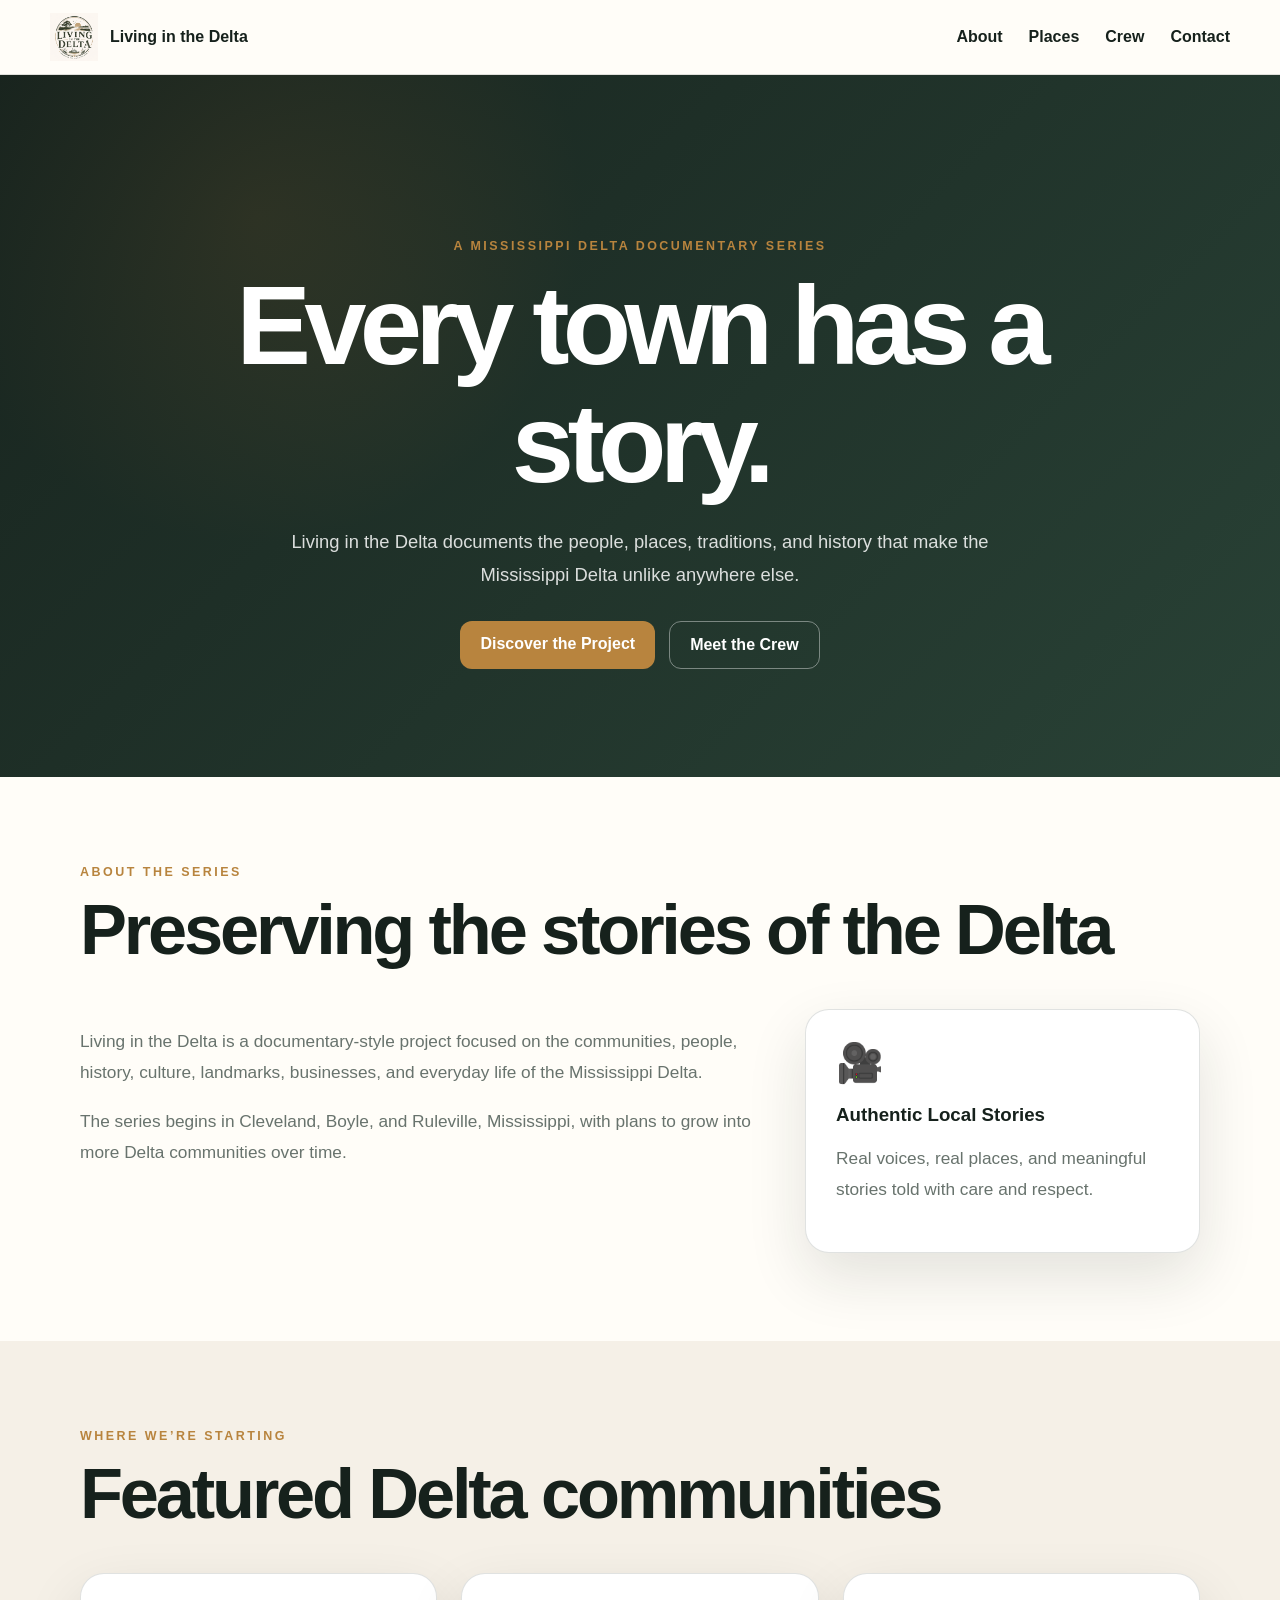
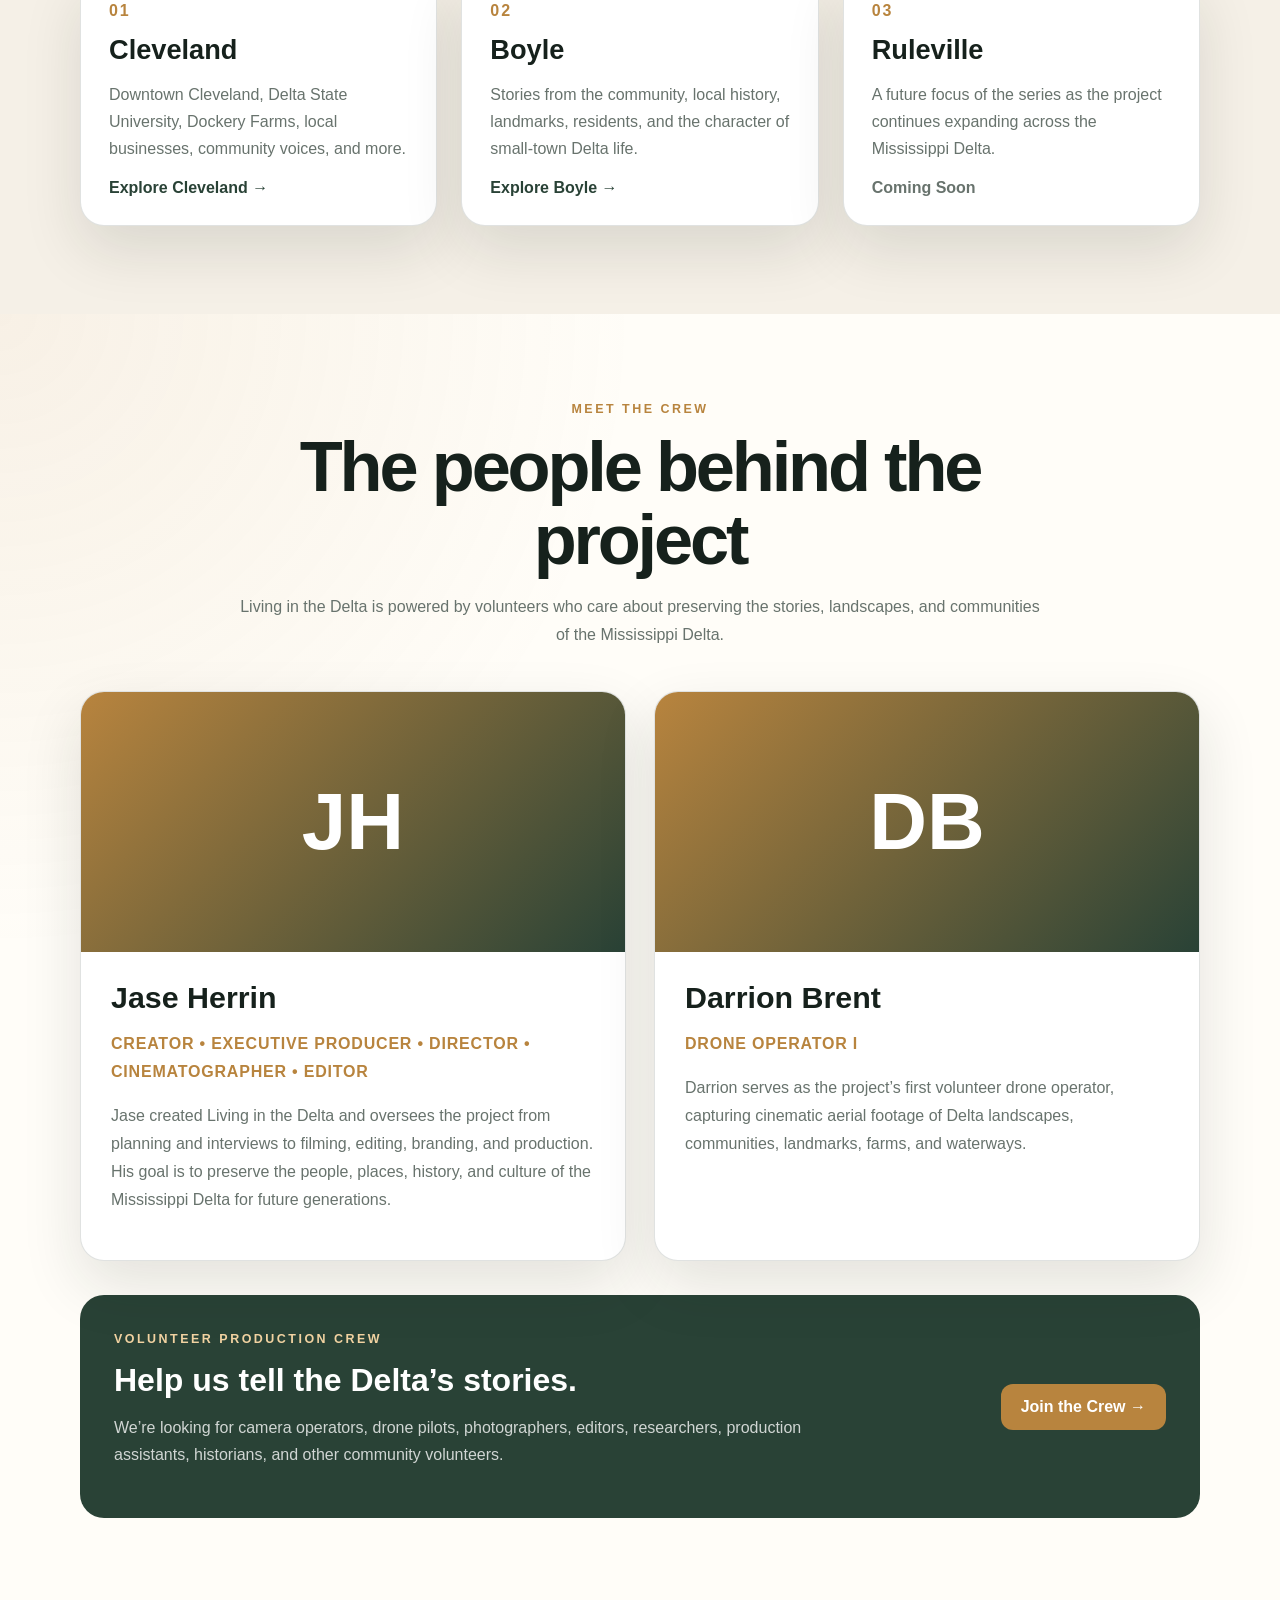
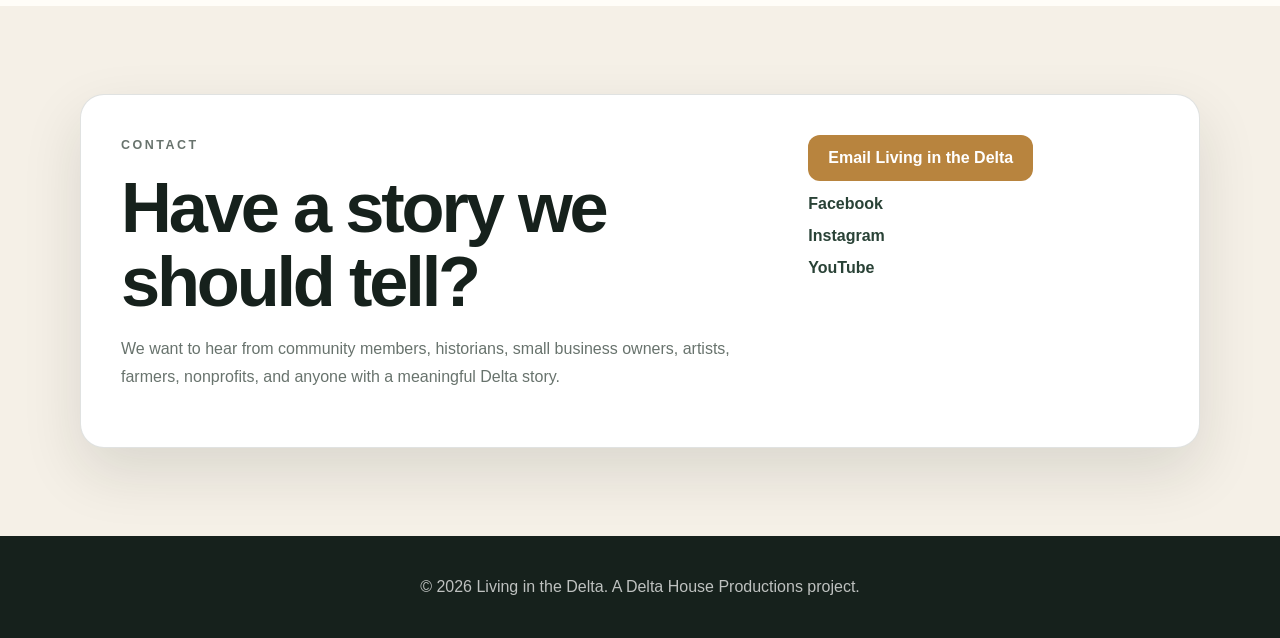
==== commit 82a5ddcc: "Add files via upload" ====
--- a/index.html
+++ b/index.html
@@ -3,318 +3,150 @@
 <head>
   <meta charset="UTF-8">
   <meta name="viewport" content="width=device-width, initial-scale=1.0">
-  <meta name="description" content="Living in the Delta is a documentary-style series sharing the people, places, culture, and real stories of the Mississippi Delta.">
-  <meta name="theme-color" content="#09100b">
-  <meta property="og:title" content="Living in the Delta">
-  <meta property="og:description" content="Our People. Our Places. Our Story.">
-  <meta property="og:image" content="logo.png">
-  <title>Living in the Delta | Our People. Our Places. Our Story.</title>
-
-  <link rel="preconnect" href="https://fonts.googleapis.com">
-  <link rel="preconnect" href="https://fonts.gstatic.com" crossorigin>
-  <link href="https://fonts.googleapis.com/css2?family=Anton&family=Inter:wght@400;500;600;700;800&family=Oswald:wght@500;600&display=swap" rel="stylesheet">
-  <link rel="stylesheet" href="https://unpkg.com/leaflet@1.9.4/dist/leaflet.css" crossorigin="">
+  <meta name="description" content="Living in the Delta is a documentary series sharing the people, places, history, and culture of the Mississippi Delta.">
+  <title>Living in the Delta</title>
   <link rel="stylesheet" href="styles.css">
 </head>
 <body>
-  <a class="skip-link" href="#main">Skip to content</a>
+  <header class="site-header">
+    <div class="nav-wrap">
+      <a class="brand" href="#top">
+        <img src="logo copy .png" alt="Living in the Delta logo">
+        <span>Living in the Delta</span>
+      </a>
 
-  <header class="site-header" id="top">
-    <a class="brand" href="#top" aria-label="Living in the Delta home">
-      <img src="logo.png" alt="Living in the Delta logo">
-      <span>Living in the Delta</span>
-    </a>
+      <button class="menu-toggle" aria-label="Open navigation" aria-expanded="false">☰</button>
 
-    <button class="menu-button" type="button" aria-label="Open navigation" aria-expanded="false">
-      <span></span><span></span><span></span>
-    </button>
-
-    <nav class="nav-links" aria-label="Main navigation">
-      <a href="#watch">Watch</a>
-      <a href="#episodes">Episodes</a>
-      <a href="#towns">Towns</a>
-      <a href="#map">Map</a>
-      <a href="#gallery">Gallery</a>
-      <a href="#casting">Get Featured</a>
-      <a class="nav-cta" href="#contact">Connect</a>
-    </nav>
+      <nav class="site-nav">
+        <a href="#about">About</a>
+        <a href="#places">Places</a>
+        <a href="#crew">Crew</a>
+        <a href="#contact">Contact</a>
+      </nav>
+    </div>
   </header>
 
-  <main id="main">
+  <main id="top">
     <section class="hero">
-      <div class="hero-bg"></div>
-      <div class="hero-glow"></div>
-      <div class="hero-content reveal">
-        <p class="eyebrow">An Original Mississippi Delta Docuseries</p>
-        <h1>Our People.<br>Our Places.<br><span>Our Story.</span></h1>
-        <p class="hero-copy">
-          A documentary-style series capturing everyday life, unforgettable personalities,
-          hometown businesses, history, culture, and community across the Mississippi Delta.
-        </p>
+      <div class="hero-overlay"></div>
+      <div class="hero-content">
+        <p class="eyebrow">A Mississippi Delta Documentary Series</p>
+        <h1>Every town has a story.</h1>
+        <p class="hero-copy">Living in the Delta documents the people, places, traditions, and history that make the Mississippi Delta unlike anywhere else.</p>
         <div class="hero-actions">
-          <a class="button primary" href="#watch"><span>▶</span> Watch the Preview</a>
-          <a class="button secondary" href="#towns">Explore Cleveland & Boyle</a>
-        </div>
-        <div class="hero-meta">
-          <span>Documentary</span><i></i><span>Community</span><i></i><span>Mississippi Delta</span>
-        </div>
-      </div>
-      <a class="scroll-cue" href="#watch"><span>Explore</span><b>↓</b></a>
-    </section>
-
-    <section class="ticker" aria-label="Series updates">
-      <div class="ticker-track">
-        <span>NOW IN DEVELOPMENT</span><b>•</b>
-        <span>LAUNCHING IN CLEVELAND & BOYLE</span><b>•</b>
-        <span>CASTING COMMUNITY STORIES</span><b>•</b>
-        <span>FOLLOW THE JOURNEY</span><b>•</b>
-      </div>
-    </section>
-
-    <section class="section watch-section" id="watch">
-      <div class="section-heading reveal">
-        <div>
-          <p class="section-label">Now Playing</p>
-          <h2>The beginning of a new Delta story.</h2>
-        </div>
-        <p>The official introduction video will appear here when it is published on YouTube.</p>
-      </div>
-
-      <div class="watch-shell reveal">
-        <div class="watch-art">
-          <img src="logo.png" alt="Living in the Delta">
-          <button class="play-button trailer-button" type="button" aria-label="Open preview information">▶</button>
-          <span class="watch-badge">Official Preview</span>
-        </div>
-        <div class="watch-copy">
-          <p class="section-label">Featured Video</p>
-          <h3>Welcome to Living in the Delta</h3>
-          <p>
-            Discover what the show is about, where the first stories will be filmed,
-            and why the people of the Mississippi Delta deserve the spotlight.
-          </p>
-          <div class="watch-actions">
-            <a class="button primary" href="https://www.youtube.com/@LivingintheDelta" target="_blank" rel="noopener noreferrer">Visit YouTube</a>
-            <a class="button secondary" href="https://www.instagram.com/livinginthedelta/" target="_blank" rel="noopener noreferrer">Follow Instagram</a>
-          </div>
+          <a class="button primary" href="#about">Discover the Project</a>
+          <a class="button secondary" href="#crew">Meet the Crew</a>
         </div>
       </div>
     </section>
 
-    <section class="section latest-section" id="episodes">
-      <div class="section-heading reveal">
-        <div>
-          <p class="section-label">Latest Episode</p>
-          <h2>Season One starts here.</h2>
-        </div>
-        <p>Episode details will grow as interviews, locations, and filming dates are confirmed.</p>
+    <section class="section" id="about">
+      <div class="section-heading">
+        <p class="eyebrow">About the Series</p>
+        <h2>Preserving the stories of the Delta</h2>
       </div>
 
-      <article class="latest-card reveal">
-        <div class="latest-number">01</div>
-        <div class="latest-content">
-          <span class="episode-status">Series Premiere • In Development</span>
-          <h3>Welcome to the Delta</h3>
-          <p>
-            The series begins in Cleveland and Boyle, introducing the communities, personalities,
-            businesses, traditions, and landscapes that will shape the first chapter.
-          </p>
-          <div class="latest-actions">
-            <button class="text-button episode-info" type="button" data-episode="Welcome to the Delta">View episode details →</button>
-            <a class="text-button" href="#casting">Suggest a story →</a>
-          </div>
+      <div class="about-grid">
+        <div>
+          <p>Living in the Delta is a documentary-style project focused on the communities, people, history, culture, landmarks, businesses, and everyday life of the Mississippi Delta.</p>
+          <p>The series begins in Cleveland, Boyle, and Ruleville, Mississippi, with plans to grow into more Delta communities over time.</p>
         </div>
-      </article>
+        <div class="feature-card">
+          <span>🎥</span>
+          <h3>Authentic Local Stories</h3>
+          <p>Real voices, real places, and meaningful stories told with care and respect.</p>
+        </div>
+      </div>
+    </section>
 
-      <div class="episode-shelf" aria-label="Upcoming episodes">
-        <article class="episode-card reveal">
-          <span>02</span><small>In Development</small><h3>Picture Perfect?</h3>
-          <p>Photography, creativity, clients, and the unpredictable moments behind a small business.</p>
+    <section class="section alt" id="places">
+      <div class="section-heading">
+        <p class="eyebrow">Where We’re Starting</p>
+        <h2>Featured Delta communities</h2>
+      </div>
+
+      <div class="place-grid">
+        <article class="place-card">
+          <div class="place-number">01</div>
+          <h3>Cleveland</h3>
+          <p>Downtown Cleveland, Delta State University, Dockery Farms, local businesses, community voices, and more.</p>
+          <a href="cleveland.html">Explore Cleveland →</a>
         </article>
-        <article class="episode-card reveal">
-          <span>03</span><small>In Development</small><h3>Community Strong</h3>
-          <p>Events, organizations, educators, volunteers, and neighbors who always show up.</p>
+
+        <article class="place-card">
+          <div class="place-number">02</div>
+          <h3>Boyle</h3>
+          <p>Stories from the community, local history, landmarks, residents, and the character of small-town Delta life.</p>
+          <a href="boyle.html">Explore Boyle →</a>
         </article>
-        <article class="episode-card reveal">
-          <span>04</span><small>In Development</small><h3>Small Town Adventures</h3>
-          <p>Hidden gems, local food, historic stops, and spontaneous Delta experiences.</p>
+
+        <article class="place-card">
+          <div class="place-number">03</div>
+          <h3>Ruleville</h3>
+          <p>A future focus of the series as the project continues expanding across the Mississippi Delta.</p>
+          <span class="coming-soon">Coming Soon</span>
         </article>
       </div>
     </section>
 
-    <section class="section town-section" id="towns">
-      <div class="section-heading reveal">
-        <div>
-          <p class="section-label">Launch Communities</p>
-          <h2>Starting in Cleveland & Boyle.</h2>
-        </div>
-        <p>These two communities are the first focus of Living in the Delta.</p>
+    <section class="section crew-section" id="crew">
+      <div class="section-heading centered">
+        <p class="eyebrow">Meet the Crew</p>
+        <h2>The people behind the project</h2>
+        <p>Living in the Delta is powered by volunteers who care about preserving the stories, landscapes, and communities of the Mississippi Delta.</p>
       </div>
 
-      <div class="town-grid">
-        <article class="town-card cleveland-card reveal">
-          <div class="town-card-overlay"></div>
-          <div class="town-card-content">
-            <span>Home Base</span>
-            <h3>Cleveland, Mississippi</h3>
-            <p>Downtown life, local businesses, arts, education, food, events, and hometown personalities.</p>
-            <a class="button primary" href="cleveland.html">Explore Cleveland</a>
+      <div class="crew-grid">
+        <article class="crew-card">
+          <div class="crew-photo">JH</div>
+          <div class="crew-content">
+            <h3>Jase Herrin</h3>
+            <p class="crew-role">Creator • Executive Producer • Director • Cinematographer • Editor</p>
+            <p>Jase created Living in the Delta and oversees the project from planning and interviews to filming, editing, branding, and production. His goal is to preserve the people, places, history, and culture of the Mississippi Delta for future generations.</p>
           </div>
         </article>
 
-        <article class="town-card boyle-card reveal">
-          <div class="town-card-overlay"></div>
-          <div class="town-card-content">
-            <span>Featured Community</span>
-            <h3>Boyle, Mississippi</h3>
-            <p>A close-knit community with local stories, familiar faces, neighborhood pride, and Delta character.</p>
-            <a class="button primary" href="boyle.html">Explore Boyle</a>
+        <article class="crew-card">
+          <div class="crew-photo">DB</div>
+          <div class="crew-content">
+            <h3>Darrion Brent</h3>
+            <p class="crew-role">Drone Operator I</p>
+            <p>Darrion serves as the project’s first volunteer drone operator, capturing cinematic aerial footage of Delta landscapes, communities, landmarks, farms, and waterways.</p>
           </div>
         </article>
       </div>
-    </section>
 
-    <section class="section map-section" id="map">
-      <div class="section-heading reveal">
+      <div class="join-panel">
         <div>
-          <p class="section-label">Explore the Region</p>
-          <h2>Interactive filming map.</h2>
+          <p class="eyebrow light">Volunteer Production Crew</p>
+          <h3>Help us tell the Delta’s stories.</h3>
+          <p>We’re looking for camera operators, drone pilots, photographers, editors, researchers, production assistants, historians, and other community volunteers.</p>
         </div>
-        <p>Select Cleveland or Boyle to view the current launch area. More towns will be added as the series grows.</p>
-      </div>
-
-      <div class="map-layout">
-        <div id="delta-map" class="reveal" role="application" aria-label="Interactive map of Cleveland and Boyle, Mississippi"></div>
-        <aside class="map-panel reveal">
-          <label for="town-filter">Choose a town</label>
-          <select id="town-filter">
-            <option value="all">View both communities</option>
-            <option value="cleveland">Cleveland</option>
-            <option value="boyle">Boyle</option>
-          </select>
-          <div class="selected-town" id="selected-town" aria-live="polite">
-            <span>Current launch area</span>
-            <strong>Cleveland & Boyle</strong>
-            <p>Select a marker to learn more about the community and planned story focus.</p>
-          </div>
-          <div class="map-links">
-            <a href="cleveland.html">Cleveland page →</a>
-            <a href="boyle.html">Boyle page →</a>
-          </div>
-          <p class="map-note">Markers represent general town centers, not private filming locations.</p>
-        </aside>
-      </div>
-    </section>
-
-    <section class="section gallery-section" id="gallery">
-      <div class="section-heading reveal">
-        <div>
-          <p class="section-label">Visual Journal</p>
-          <h2>Scenes from the Delta.</h2>
-        </div>
-        <p>Original photography and production stills will replace these story categories as filming begins.</p>
-      </div>
-
-      <div class="gallery-grid">
-        <button class="gallery-tile gallery-hero reveal" type="button" data-caption="Delta landscapes">
-          <span>🌅</span><div><strong>Delta Landscapes</strong><small>Fields, sunsets, rivers, roads, and wide-open skies</small></div>
-        </button>
-        <button class="gallery-tile reveal" type="button" data-caption="Behind the scenes">
-          <span>🎬</span><div><strong>Behind the Scenes</strong><small>Production days, interviews, and candid moments</small></div>
-        </button>
-        <button class="gallery-tile reveal" type="button" data-caption="Community life">
-          <span>🤝</span><div><strong>Community Life</strong><small>Events, neighbors, organizations, and traditions</small></div>
-        </button>
-        <button class="gallery-tile reveal" type="button" data-caption="Local businesses">
-          <span>🏪</span><div><strong>Local Businesses</strong><small>Owners, teams, shops, food, and hometown service</small></div>
-        </button>
-        <button class="gallery-tile gallery-wide reveal" type="button" data-caption="People of the Delta">
-          <span>📸</span><div><strong>People of the Delta</strong><small>Portraits and stories of the personalities who make the region unforgettable</small></div>
-        </button>
-      </div>
-    </section>
-
-    <section class="section feature-strip">
-      <div class="feature-copy reveal">
-        <p class="section-label">Community Spotlight</p>
-        <h2>Know someone whose story deserves to be seen?</h2>
-        <p>
-          Living in the Delta is looking for families, businesses, creators, educators,
-          volunteers, organizations, events, traditions, and hometown personalities.
-        </p>
-        <a class="button primary" href="mailto:livinginthedelta@yahoo.com?subject=Living%20in%20the%20Delta%20Story%20Idea">Submit a Story Idea</a>
-      </div>
-      <div class="feature-logo reveal"><img src="logo.png" alt="Living in the Delta logo"></div>
-    </section>
-
-    <section class="casting-section" id="casting">
-      <div class="casting-overlay"></div>
-      <div class="casting-content reveal">
-        <p class="section-label">Casting & Features</p>
-        <h2>Your story could be part of the show.</h2>
-        <p>
-          No acting experience is needed. We are looking for genuine people and real stories
-          in Cleveland, Boyle, and eventually communities across the Mississippi Delta.
-        </p>
-        <div class="casting-checks">
-          <span>✓ Families and individuals</span>
-          <span>✓ Small businesses and organizations</span>
-          <span>✓ Events, musicians, artists, and educators</span>
-          <span>✓ Guardian permission required for minors</span>
-        </div>
-        <div class="casting-actions">
-          <a class="button primary" href="mailto:livinginthedelta@yahoo.com?subject=Living%20in%20the%20Delta%20Casting%20Interest">Email the Show</a>
-          <a class="button secondary" href="https://www.facebook.com/profile.php?id=61592411873003" target="_blank" rel="noopener noreferrer">Follow Updates</a>
-        </div>
+        <a class="button gold" href="join-the-crew.html" target="_blank" rel="noopener">Join the Crew →</a>
       </div>
     </section>
 
     <section class="section contact-section" id="contact">
-      <div class="contact-copy reveal">
-        <p class="section-label">Stay Connected</p>
-        <h2>Follow the journey.</h2>
-        <p>Get casting updates, production clips, community spotlights, trailers, and episode announcements.</p>
-        <a class="email-link" href="mailto:livinginthedelta@yahoo.com">livinginthedelta@yahoo.com</a>
+      <div class="contact-card">
+        <div>
+          <p class="eyebrow">Contact</p>
+          <h2>Have a story we should tell?</h2>
+          <p>We want to hear from community members, historians, small business owners, artists, farmers, nonprofits, and anyone with a meaningful Delta story.</p>
+        </div>
+        <div class="contact-actions">
+          <a class="button primary" href="mailto:livinginthedelta@yahoo.com">Email Living in the Delta</a>
+          <a class="text-link" href="https://www.facebook.com/profile.php?id=61592411873003" target="_blank" rel="noopener">Facebook</a>
+          <a class="text-link" href="https://www.instagram.com/livinginthedelta/" target="_blank" rel="noopener">Instagram</a>
+          <a class="text-link" href="https://www.youtube.com/@LivingintheDelta" target="_blank" rel="noopener">YouTube</a>
+        </div>
       </div>
-
-      <div class="social-grid reveal">
-        <a class="social-card" href="https://www.facebook.com/profile.php?id=61592411873003" target="_blank" rel="noopener noreferrer"><span>f</span><div><small>Follow on</small><strong>Facebook</strong></div><b>↗</b></a>
-        <a class="social-card" href="https://www.instagram.com/livinginthedelta/" target="_blank" rel="noopener noreferrer"><span>◎</span><div><small>Follow on</small><strong>Instagram</strong></div><b>↗</b></a>
-        <a class="social-card" href="https://www.youtube.com/@LivingintheDelta" target="_blank" rel="noopener noreferrer"><span>▶</span><div><small>Subscribe on</small><strong>YouTube</strong></div><b>↗</b></a>
-        <a class="social-card" href="mailto:livinginthedelta@yahoo.com"><span>✉</span><div><small>Send an</small><strong>Email</strong></div><b>↗</b></a>
-      </div>
-    </section>
-
-    <section class="final-cta">
-      <img src="logo.png" alt="Living in the Delta logo">
-      <div><p>Our People. Our Places. Our Story.</p><a href="#top">Return to the top ↑</a></div>
     </section>
   </main>
 
   <footer>
-    <div class="footer-brand">
-      <img src="logo.png" alt="">
-      <div><strong>Living in the Delta</strong><span>An original Mississippi Delta docuseries</span></div>
-    </div>
-    <div class="footer-links">
-      <a href="#watch">Watch</a><a href="#episodes">Episodes</a><a href="#towns">Towns</a><a href="#casting">Casting</a>
-    </div>
-    <p>© <span id="year"></span> Living in the Delta.</p>
+    <p>© <span id="year"></span> Living in the Delta. A Delta House Productions project.</p>
   </footer>
 
-  <div class="modal" id="site-modal" aria-hidden="true" role="dialog" aria-modal="true" aria-labelledby="modal-title">
-    <div class="modal-backdrop" data-close-modal></div>
-    <div class="modal-dialog">
-      <button class="modal-close" type="button" aria-label="Close" data-close-modal>×</button>
-      <span class="modal-icon">🎬</span>
-      <p class="section-label">Living in the Delta</p>
-      <h2 id="modal-title">The official preview is coming soon.</h2>
-      <p id="modal-copy">Follow the official pages so you do not miss it.</p>
-      <a class="button primary" href="https://www.youtube.com/@LivingintheDelta" target="_blank" rel="noopener noreferrer">Visit YouTube</a>
-    </div>
-  </div>
-
-  <script src="https://unpkg.com/leaflet@1.9.4/dist/leaflet.js" crossorigin=""></script>
   <script src="script.js"></script>
 </body>
 </html>
--- a/styles.css
+++ b/styles.css
@@ -1,253 +1,307 @@
 :root {
-  --bg: #070b08;
-  --panel: #0d140f;
-  --panel-2: #121b14;
-  --text: #f3efe2;
-  --muted: #b7b7a9;
-  --green: #244d35;
-  --green-light: #4e7d5d;
-  --gold: #c99a46;
-  --gold-light: #e9c77e;
-  --line: rgba(255,255,255,.12);
-  --shadow: 0 28px 70px rgba(0,0,0,.35);
+  --ink: #16211c;
+  --cream: #f5f0e7;
+  --paper: #fffdf8;
+  --green: #294236;
+  --gold: #b8843e;
+  --muted: #68736d;
+  --line: rgba(22, 33, 28, .13);
+  --shadow: 0 24px 60px rgba(22,33,28,.12);
 }
 
 * { box-sizing: border-box; }
 html { scroll-behavior: smooth; }
+
 body {
   margin: 0;
-  background: var(--bg);
-  color: var(--text);
-  font-family: "Inter", sans-serif;
-  overflow-x: hidden;
-}
-body.modal-open { overflow: hidden; }
-a { color: inherit; text-decoration: none; }
-button, select { font: inherit; }
-img { display: block; max-width: 100%; }
-
-.skip-link { position: fixed; top: -100px; left: 20px; z-index: 2000; background: #fff; color: #000; padding: 12px 16px; }
-.skip-link:focus { top: 20px; }
+  font-family: Arial, Helvetica, sans-serif;
+  color: var(--ink);
+  background: var(--paper);
+}
+
+img { max-width: 100%; }
 
 .site-header {
-  position: fixed; inset: 0 0 auto; height: 78px; z-index: 1000;
-  display: flex; align-items: center; justify-content: space-between;
-  padding: 0 4vw; border-bottom: 1px solid transparent;
-  transition: .3s ease;
-}
-.site-header.scrolled { background: rgba(7,11,8,.9); backdrop-filter: blur(16px); border-color: var(--line); }
-.brand { display: flex; align-items: center; gap: 12px; font-family: "Oswald"; text-transform: uppercase; letter-spacing: .08em; }
-.brand img { width: 48px; height: 48px; object-fit: contain; }
-.nav-links { display: flex; align-items: center; gap: 26px; font-size: .84rem; font-weight: 700; }
-.nav-links a { color: #ddd9cb; transition: .2s; }
-.nav-links a:hover { color: #fff; }
-.nav-cta { border: 1px solid var(--gold); padding: 10px 15px; }
-.menu-button { display: none; border: 0; background: none; padding: 8px; }
-.menu-button span { display: block; width: 25px; height: 2px; background: #fff; margin: 5px; }
-
-.hero { min-height: 100vh; display: grid; align-items: center; position: relative; padding: 120px 7vw 80px; overflow: hidden; }
-.hero-bg {
-  position: absolute; inset: 0;
+  position: sticky;
+  top: 0;
+  z-index: 1000;
+  background: rgba(255,253,248,.94);
+  border-bottom: 1px solid var(--line);
+  backdrop-filter: blur(12px);
+}
+
+.nav-wrap {
+  width: min(1180px, calc(100% - 32px));
+  min-height: 74px;
+  margin: auto;
+  display: flex;
+  align-items: center;
+  justify-content: space-between;
+}
+
+.brand {
+  display: flex;
+  align-items: center;
+  gap: 12px;
+  color: var(--ink);
+  text-decoration: none;
+  font-weight: 900;
+}
+
+.brand img {
+  width: 48px;
+  height: 48px;
+  object-fit: contain;
+}
+
+.site-nav {
+  display: flex;
+  gap: 26px;
+}
+
+.site-nav a {
+  color: var(--ink);
+  text-decoration: none;
+  font-weight: 800;
+}
+
+.menu-toggle {
+  display: none;
+  border: 0;
+  background: transparent;
+  font-size: 1.7rem;
+}
+
+.hero {
+  position: relative;
+  min-height: 78vh;
+  display: grid;
+  place-items: center;
+  padding: 80px 20px;
+  color: white;
   background:
-    linear-gradient(90deg, rgba(4,8,5,.96) 0%, rgba(4,8,5,.72) 48%, rgba(4,8,5,.25) 100%),
-    radial-gradient(circle at 78% 50%, rgba(67,114,76,.35), transparent 32%),
-    linear-gradient(135deg, #0b160e, #162819 52%, #0a100c);
-}
-.hero-bg::after {
-  content: ""; position: absolute; inset: 0; opacity: .24;
-  background-image: linear-gradient(rgba(255,255,255,.03) 1px, transparent 1px), linear-gradient(90deg, rgba(255,255,255,.03) 1px, transparent 1px);
-  background-size: 70px 70px;
-}
-.hero-glow { position: absolute; width: 560px; height: 560px; right: -130px; top: 20%; border-radius: 50%; background: rgba(201,154,70,.12); filter: blur(80px); }
-.hero-content { position: relative; z-index: 2; max-width: 850px; }
-.eyebrow, .section-label { color: var(--gold-light); font-family: "Oswald"; text-transform: uppercase; letter-spacing: .19em; font-size: .72rem; font-weight: 600; }
-.hero h1 { font-family: "Anton"; text-transform: uppercase; font-size: clamp(4rem, 9vw, 9rem); line-height: .86; margin: 22px 0 28px; letter-spacing: -.02em; }
-.hero h1 span { color: var(--gold-light); }
-.hero-copy { max-width: 690px; color: #d0d0c5; font-size: clamp(1rem, 1.5vw, 1.25rem); line-height: 1.75; }
-.hero-actions, .watch-actions, .latest-actions, .casting-actions { display: flex; flex-wrap: wrap; gap: 12px; margin-top: 30px; }
-.button { display: inline-flex; align-items: center; justify-content: center; gap: 8px; min-height: 50px; padding: 0 20px; border: 1px solid transparent; font-family: "Oswald"; text-transform: uppercase; letter-spacing: .09em; font-size: .75rem; font-weight: 600; cursor: pointer; transition: .25s ease; }
-.button.primary { background: var(--gold); color: #171006; }
-.button.primary:hover { background: var(--gold-light); transform: translateY(-2px); }
-.button.secondary { border-color: rgba(255,255,255,.32); background: rgba(10,15,11,.46); }
-.button.secondary:hover { border-color: #fff; background: rgba(255,255,255,.08); }
-.hero-meta { display: flex; align-items: center; gap: 12px; margin-top: 34px; color: #9e9f94; font-family: "Oswald"; text-transform: uppercase; letter-spacing: .13em; font-size: .67rem; }
-.hero-meta i { width: 4px; height: 4px; border-radius: 50%; background: var(--gold); }
-.scroll-cue { position: absolute; bottom: 28px; right: 5vw; z-index: 3; display: flex; flex-direction: column; align-items: center; gap: 7px; font-size: .65rem; text-transform: uppercase; letter-spacing: .18em; color: #a7a89e; }
-
-.ticker { overflow: hidden; border-block: 1px solid var(--line); background: #0a100c; }
-.ticker-track { width: max-content; display: flex; gap: 28px; padding: 14px 0; animation: ticker 24s linear infinite; font-family: "Oswald"; color: #c8c6b8; letter-spacing: .14em; font-size: .7rem; }
-.ticker-track b { color: var(--gold); }
-@keyframes ticker { to { transform: translateX(-50%); } }
-
-.section { padding: 110px 6vw; }
-.section-heading { display: flex; justify-content: space-between; align-items: end; gap: 40px; margin-bottom: 44px; }
-.section-heading h2, .feature-copy h2, .casting-content h2, .contact-copy h2 { font-family: "Anton"; text-transform: uppercase; font-size: clamp(2.7rem, 5.5vw, 5.7rem); line-height: .96; margin: 10px 0 0; }
-.section-heading > p { max-width: 520px; color: var(--muted); line-height: 1.7; }
-
-.watch-section, .town-section, .gallery-section, .contact-section { background: #09100b; }
-.watch-shell { display: grid; grid-template-columns: 1.25fr .75fr; min-height: 520px; border: 1px solid var(--line); background: var(--panel); box-shadow: var(--shadow); }
-.watch-art { position: relative; min-height: 480px; display: grid; place-items: center; background: radial-gradient(circle, rgba(57,91,65,.56), rgba(8,13,9,.94)); overflow: hidden; }
-.watch-art::before { content: ""; position: absolute; inset: 0; background: linear-gradient(120deg, transparent 20%, rgba(255,255,255,.04) 50%, transparent 80%); }
-.watch-art img { width: min(68%, 520px); filter: drop-shadow(0 30px 40px rgba(0,0,0,.42)); }
-.play-button { position: absolute; width: 88px; height: 88px; border-radius: 50%; border: 1px solid rgba(255,255,255,.55); background: rgba(7,11,8,.72); color: #fff; font-size: 1.6rem; cursor: pointer; transition: .25s; }
-.play-button:hover { transform: scale(1.08); background: var(--gold); color: #151006; }
-.watch-badge { position: absolute; top: 22px; left: 22px; padding: 9px 12px; background: var(--gold); color: #171006; font-family: "Oswald"; text-transform: uppercase; letter-spacing: .12em; font-size: .65rem; }
-.watch-copy { padding: clamp(35px, 5vw, 75px); display: flex; flex-direction: column; justify-content: center; }
-.watch-copy h3 { font-family: "Anton"; text-transform: uppercase; font-size: clamp(2.3rem, 4vw, 4.5rem); line-height: .98; margin: 12px 0 20px; }
-.watch-copy p { color: var(--muted); line-height: 1.75; }
-
-.latest-card { display: grid; grid-template-columns: .28fr 1fr; border: 1px solid var(--line); background: linear-gradient(120deg, #16241a, #0e160f); min-height: 390px; }
-.latest-number { display: grid; place-items: center; font-family: "Anton"; font-size: clamp(7rem, 15vw, 15rem); color: rgba(233,199,126,.14); border-right: 1px solid var(--line); }
-.latest-content { padding: clamp(35px, 5vw, 75px); display: flex; flex-direction: column; justify-content: center; }
-.episode-status { color: var(--gold-light); font-family: "Oswald"; text-transform: uppercase; letter-spacing: .14em; font-size: .68rem; }
-.latest-content h3 { font-family: "Anton"; text-transform: uppercase; font-size: clamp(2.8rem, 6vw, 6.2rem); line-height: .95; margin: 12px 0 20px; }
-.latest-content p { color: var(--muted); max-width: 850px; line-height: 1.8; }
-.text-button { border: 0; background: none; padding: 0; color: var(--gold-light); font-weight: 700; cursor: pointer; }
-.episode-shelf { display: grid; grid-template-columns: repeat(3,1fr); gap: 16px; margin-top: 16px; }
-.episode-card { min-height: 270px; padding: 28px; border: 1px solid var(--line); background: var(--panel); transition: .25s; }
-.episode-card:hover { transform: translateY(-5px); border-color: rgba(201,154,70,.5); }
-.episode-card > span { font-family: "Anton"; font-size: 4rem; color: rgba(233,199,126,.22); }
-.episode-card small { display: block; color: var(--gold-light); text-transform: uppercase; letter-spacing: .13em; }
-.episode-card h3 { font-size: 1.5rem; margin: 18px 0 10px; }
-.episode-card p { color: var(--muted); line-height: 1.65; }
-
-.town-grid { display: grid; grid-template-columns: 1fr 1fr; gap: 18px; }
-.town-card { position: relative; min-height: 570px; display: flex; align-items: end; overflow: hidden; border: 1px solid var(--line); background-position: center; background-size: cover; box-shadow: var(--shadow); }
-.cleveland-card { background-image: linear-gradient(135deg, #193223, #0c130e); }
-.boyle-card { background-image: linear-gradient(135deg, #302a19, #10120d); }
-.town-card::before { content: ""; position: absolute; inset: 0; background-image: linear-gradient(rgba(255,255,255,.035) 1px, transparent 1px), linear-gradient(90deg, rgba(255,255,255,.035) 1px, transparent 1px); background-size: 55px 55px; }
-.town-card-overlay { position: absolute; inset: 0; background: linear-gradient(transparent 20%, rgba(5,8,6,.94) 92%); }
-.town-card-content { position: relative; z-index: 2; padding: clamp(30px, 5vw, 60px); }
-.town-card-content > span { color: var(--gold-light); text-transform: uppercase; letter-spacing: .15em; font-family: "Oswald"; font-size: .68rem; }
-.town-card h3 { font-family: "Anton"; text-transform: uppercase; font-size: clamp(2.8rem, 5vw, 5.3rem); line-height: .95; margin: 12px 0 18px; }
-.town-card p { color: #c8c7ba; max-width: 550px; line-height: 1.7; }
-
-.map-layout { display: grid; grid-template-columns: 1fr 330px; border: 1px solid var(--line); }
-#delta-map { min-height: 570px; background: #101713; z-index: 1; }
-.map-panel { background: var(--panel); padding: 30px; }
-.map-panel label { display: block; margin-bottom: 10px; color: var(--gold-light); font-family: "Oswald"; text-transform: uppercase; letter-spacing: .12em; font-size: .7rem; }
-.map-panel select { width: 100%; padding: 14px; background: #09100b; color: #fff; border: 1px solid var(--line); }
-.selected-town { margin-top: 28px; padding-top: 28px; border-top: 1px solid var(--line); }
-.selected-town span { color: var(--gold-light); font-family: "Oswald"; text-transform: uppercase; letter-spacing: .12em; font-size: .66rem; }
-.selected-town strong { display: block; font-size: 2rem; margin: 8px 0 10px; }
-.selected-town p, .map-note { color: var(--muted); line-height: 1.6; }
-.map-links { display: grid; gap: 10px; margin-top: 25px; }
-.map-links a { color: var(--gold-light); font-weight: 700; }
-.delta-marker { display: block; width: 28px; height: 28px; border-radius: 50%; background: var(--gold); border: 5px solid rgba(255,255,255,.8); box-shadow: 0 0 0 8px rgba(201,154,70,.2); }
-.delta-marker.home { width: 36px; height: 36px; background: var(--green-light); box-shadow: 0 0 0 9px rgba(78,125,93,.25); }
-.leaflet-popup-content-wrapper, .leaflet-popup-tip { background: #101713; color: #fff; }
-.leaflet-popup-content strong, .leaflet-popup-content span { display: block; }
-.leaflet-popup-content span { color: var(--gold-light); margin: 5px 0; }
-.leaflet-popup-content p { color: #c0c0b4; margin-bottom: 0; }
-
-.gallery-grid { display: grid; grid-template-columns: 1.4fr 1fr 1fr; grid-auto-rows: 260px; gap: 14px; }
-.gallery-tile { position: relative; display: flex; align-items: end; text-align: left; padding: 30px; border: 1px solid var(--line); color: #fff; cursor: pointer; overflow: hidden; background: linear-gradient(135deg, #18271c, #0b110d); transition: .25s; }
-.gallery-tile:nth-child(3) { background: linear-gradient(135deg, #2a2517, #11120e); }
-.gallery-tile:nth-child(4) { background: linear-gradient(135deg, #17212b, #0b1014); }
-.gallery-tile:nth-child(5) { background: linear-gradient(135deg, #2b1818, #100c0c); }
-.gallery-tile::before { content: ""; position: absolute; inset: 0; background: radial-gradient(circle at 70% 20%, rgba(255,255,255,.1), transparent 30%); }
-.gallery-tile:hover { transform: translateY(-4px); border-color: rgba(201,154,70,.6); }
-.gallery-tile > span { position: absolute; top: 28px; right: 28px; font-size: 3rem; }
-.gallery-tile div { position: relative; z-index: 2; }
-.gallery-tile strong { display: block; font-size: 1.4rem; }
-.gallery-tile small { display: block; margin-top: 8px; color: #bbbcb0; line-height: 1.5; }
-.gallery-hero { grid-row: span 2; }
-.gallery-wide { grid-column: span 2; }
-
-.feature-strip { display: grid; grid-template-columns: 1fr .65fr; align-items: center; gap: 40px; background: linear-gradient(100deg, #16271b, #0b100d); border-block: 1px solid var(--line); }
-.feature-copy p:not(.section-label) { color: var(--muted); line-height: 1.75; max-width: 750px; }
-.feature-logo { display: grid; place-items: center; }
-.feature-logo img { width: min(420px, 90%); filter: drop-shadow(0 25px 35px rgba(0,0,0,.38)); }
-
-.casting-section { position: relative; min-height: 650px; display: grid; align-items: center; padding: 100px 7vw; background: linear-gradient(120deg, #111f15, #080d09); overflow: hidden; }
-.casting-section::before { content: ""; position: absolute; width: 550px; height: 550px; right: -70px; border-radius: 50%; background: rgba(201,154,70,.1); filter: blur(45px); }
-.casting-overlay { position: absolute; inset: 0; background-image: linear-gradient(rgba(255,255,255,.03) 1px, transparent 1px), linear-gradient(90deg, rgba(255,255,255,.03) 1px, transparent 1px); background-size: 75px 75px; }
-.casting-content { position: relative; z-index: 2; max-width: 950px; }
-.casting-content > p:not(.section-label) { color: #c9c9bd; line-height: 1.8; max-width: 760px; }
-.casting-checks { display: grid; grid-template-columns: 1fr 1fr; gap: 14px; margin-top: 28px; }
-.casting-checks span { padding: 14px 16px; border: 1px solid var(--line); background: rgba(255,255,255,.03); }
-
-.contact-section { display: grid; grid-template-columns: .75fr 1.25fr; gap: 70px; align-items: center; }
-.contact-copy p:not(.section-label) { color: var(--muted); line-height: 1.75; }
-.email-link { display: inline-block; margin-top: 15px; color: var(--gold-light); font-size: clamp(1.1rem, 2vw, 1.5rem); font-weight: 800; }
-.social-grid { display: grid; grid-template-columns: 1fr 1fr; gap: 12px; }
-.social-card { min-height: 115px; display: grid; grid-template-columns: 52px 1fr auto; align-items: center; gap: 16px; padding: 20px; border: 1px solid var(--line); background: var(--panel); transition: .25s; }
-.social-card:hover { transform: translateY(-4px); border-color: var(--gold); }
-.social-card > span { width: 48px; height: 48px; display: grid; place-items: center; border: 1px solid var(--line); font-weight: 800; font-size: 1.2rem; }
-.social-card small { display: block; color: var(--muted); }
-.social-card strong { display: block; margin-top: 4px; }
-
-.final-cta { display: flex; align-items: center; justify-content: center; gap: 30px; padding: 55px 6vw; border-top: 1px solid var(--line); background: #070a08; }
-.final-cta img { width: 100px; height: 100px; object-fit: contain; }
-.final-cta p { font-family: "Anton"; font-size: clamp(1.7rem, 3vw, 3rem); text-transform: uppercase; margin: 0 0 8px; }
-.final-cta a { color: var(--gold-light); }
-
-footer { padding: 35px 5vw; display: grid; grid-template-columns: 1fr auto; gap: 22px; align-items: center; border-top: 1px solid var(--line); color: #a8a99f; font-size: .78rem; }
-.footer-brand { display: flex; align-items: center; gap: 12px; }
-.footer-brand img { width: 50px; height: 50px; object-fit: contain; }
-.footer-brand strong, .footer-brand span { display: block; }
-.footer-brand strong { color: #fff; }
-.footer-links { display: flex; gap: 20px; }
-footer > p { grid-column: 1 / -1; margin: 0; }
-
-.modal { position: fixed; inset: 0; z-index: 3000; display: none; place-items: center; padding: 20px; }
-.modal.open { display: grid; }
-.modal-backdrop { position: absolute; inset: 0; background: rgba(0,0,0,.82); backdrop-filter: blur(8px); }
-.modal-dialog { position: relative; width: min(560px,100%); padding: 42px; background: #111812; border: 1px solid var(--line); box-shadow: var(--shadow); }
-.modal-close { position: absolute; right: 15px; top: 12px; background: none; border: 0; color: #fff; font-size: 2rem; cursor: pointer; }
-.modal-icon { font-size: 2rem; }
-.modal-dialog h2 { font-family: "Anton"; text-transform: uppercase; font-size: 2.8rem; margin: 10px 0 15px; }
-.modal-dialog > p:not(.section-label) { color: var(--muted); line-height: 1.7; }
-
-.reveal { opacity: 0; transform: translateY(24px); transition: opacity .7s ease, transform .7s ease; }
-.reveal.visible { opacity: 1; transform: none; }
-
-@media (max-width: 980px) {
-  .menu-button { display: block; }
-  .nav-links { position: fixed; left: 0; right: 0; top: 78px; display: none; flex-direction: column; align-items: stretch; gap: 0; padding: 12px 4vw 25px; background: rgba(7,11,8,.98); border-bottom: 1px solid var(--line); }
-  .nav-links.open { display: flex; }
-  .nav-links a { padding: 14px 0; border-bottom: 1px solid var(--line); }
-  .watch-shell, .feature-strip, .contact-section { grid-template-columns: 1fr; }
-  .town-grid { grid-template-columns: 1fr; }
-  .episode-shelf { grid-template-columns: 1fr; }
-  .map-layout { grid-template-columns: 1fr; }
-  .map-panel { border-top: 1px solid var(--line); }
-  .gallery-grid { grid-template-columns: 1fr 1fr; }
-  .gallery-hero { grid-row: span 1; grid-column: span 2; }
-  .gallery-wide { grid-column: span 2; }
-}
-
-@media (max-width: 680px) {
-  .site-header { height: 68px; padding-inline: 18px; }
-  .brand img { width: 42px; height: 42px; }
-  .brand span { font-size: .76rem; }
-  .nav-links { top: 68px; }
-  .hero { padding: 110px 22px 80px; min-height: 92vh; }
-  .hero h1 { font-size: clamp(3.5rem, 18vw, 5.8rem); }
-  .hero-actions .button { width: 100%; }
-  .hero-meta { flex-wrap: wrap; }
-  .section { padding: 78px 20px; }
-  .section-heading { display: block; }
-  .section-heading > p { margin-top: 20px; }
-  .watch-art { min-height: 340px; }
-  .watch-copy { padding: 30px 22px; }
-  .latest-card { grid-template-columns: 1fr; }
-  .latest-number { min-height: 140px; border-right: 0; border-bottom: 1px solid var(--line); font-size: 7rem; }
-  .latest-content { padding: 30px 22px; }
-  .town-card { min-height: 500px; }
-  #delta-map { min-height: 440px; }
-  .gallery-grid { grid-template-columns: 1fr; grid-auto-rows: 260px; }
-  .gallery-hero, .gallery-wide { grid-column: span 1; }
-  .feature-strip { padding-inline: 20px; }
-  .casting-section { padding: 80px 20px; }
-  .casting-checks { grid-template-columns: 1fr; }
-  .social-grid { grid-template-columns: 1fr; }
-  .final-cta { text-align: center; flex-direction: column; }
-  footer { grid-template-columns: 1fr; }
-  .footer-links { flex-wrap: wrap; }
-  .modal-dialog { padding: 36px 24px; }
-}
-
-@media (prefers-reduced-motion: reduce) {
-  * { scroll-behavior: auto !important; animation-duration: .01ms !important; animation-iteration-count: 1 !important; transition-duration: .01ms !important; }
-}
+    linear-gradient(135deg, rgba(22,33,28,.92), rgba(41,66,54,.68)),
+    radial-gradient(circle at 20% 20%, #b8843e, transparent 28%),
+    #294236;
+}
+
+.hero-content {
+  position: relative;
+  z-index: 2;
+  width: min(1000px, 100%);
+  text-align: center;
+}
+
+.eyebrow {
+  margin: 0 0 14px;
+  color: var(--gold);
+  font-size: .78rem;
+  font-weight: 900;
+  letter-spacing: .2em;
+  text-transform: uppercase;
+}
+
+.eyebrow.light { color: #f1d2a1; }
+
+h1, h2, h3 { line-height: 1.05; }
+
+.hero h1 {
+  max-width: 900px;
+  margin: 0 auto;
+  font-size: clamp(3rem, 9vw, 7rem);
+  letter-spacing: -.06em;
+}
+
+.hero-copy {
+  max-width: 740px;
+  margin: 24px auto 0;
+  font-size: 1.15rem;
+  line-height: 1.75;
+  color: rgba(255,255,255,.84);
+}
+
+.hero-actions {
+  display: flex;
+  flex-wrap: wrap;
+  gap: 14px;
+  justify-content: center;
+  margin-top: 30px;
+}
+
+.button {
+  display: inline-block;
+  padding: 14px 20px;
+  border-radius: 12px;
+  font-weight: 900;
+  text-decoration: none;
+  transition: transform .2s ease;
+}
+
+.button:hover { transform: translateY(-2px); }
+.button.primary { background: var(--gold); color: white; }
+.button.secondary { border: 1px solid rgba(255,255,255,.4); color: white; }
+.button.gold { background: var(--gold); color: white; }
+
+.section {
+  padding: 88px 20px;
+}
+
+.section.alt {
+  background: var(--cream);
+}
+
+.section-heading {
+  width: min(1120px, 100%);
+  margin: 0 auto 42px;
+}
+
+.section-heading.centered {
+  text-align: center;
+  max-width: 800px;
+}
+
+.section-heading h2,
+.contact-card h2 {
+  margin: 0;
+  font-size: clamp(2.3rem, 6vw, 4.4rem);
+  letter-spacing: -.045em;
+}
+
+.section-heading > p:last-child {
+  color: var(--muted);
+  line-height: 1.75;
+}
+
+.about-grid,
+.place-grid,
+.crew-grid,
+.contact-card {
+  width: min(1120px, 100%);
+  margin: auto;
+}
+
+.about-grid {
+  display: grid;
+  grid-template-columns: 1.4fr .8fr;
+  gap: 34px;
+  align-items: start;
+}
+
+.about-grid p {
+  color: var(--muted);
+  font-size: 1.08rem;
+  line-height: 1.8;
+}
+
+.feature-card,
+.place-card,
+.crew-card,
+.contact-card {
+  background: white;
+  border: 1px solid var(--line);
+  border-radius: 24px;
+  box-shadow: var(--shadow);
+}
+
+.feature-card { padding: 30px; }
+.feature-card span { font-size: 2.4rem; }
+
+.place-grid {
+  display: grid;
+  grid-template-columns: repeat(3, 1fr);
+  gap: 24px;
+}
+
+.place-card { padding: 28px; }
+.place-number { color: var(--gold); font-weight: 900; letter-spacing: .12em; }
+.place-card h3 { font-size: 1.7rem; margin: 16px 0 12px; }
+.place-card p { color: var(--muted); line-height: 1.7; }
+.place-card a, .text-link { color: var(--green); font-weight: 900; text-decoration: none; }
+.coming-soon { color: var(--muted); font-weight: 900; }
+
+.crew-section {
+  background:
+    radial-gradient(circle at top left, rgba(184,132,62,.10), transparent 35%),
+    var(--paper);
+}
+
+.crew-grid {
+  display: grid;
+  grid-template-columns: repeat(2, 1fr);
+  gap: 28px;
+}
+
+.crew-card { overflow: hidden; }
+
+.crew-photo {
+  min-height: 260px;
+  display: grid;
+  place-items: center;
+  color: white;
+  background: linear-gradient(135deg, var(--gold), var(--green));
+  font-size: 5rem;
+  font-weight: 900;
+}
+
+.crew-content { padding: 30px; }
+.crew-content h3 { margin: 0; font-size: 1.9rem; }
+.crew-role { color: var(--gold)!important; font-weight: 900; text-transform: uppercase; letter-spacing: .05em; }
+.crew-content p { color: var(--muted); line-height: 1.75; }
+
+.join-panel {
+  width: min(1120px, 100%);
+  margin: 34px auto 0;
+  padding: 34px;
+  border-radius: 24px;
+  background: var(--green);
+  color: white;
+  display: flex;
+  gap: 28px;
+  align-items: center;
+  justify-content: space-between;
+}
+
+.join-panel h3 { margin: 0; font-size: 2rem; }
+.join-panel p { max-width: 760px; color: rgba(255,255,255,.78); line-height: 1.7; }
+
+.contact-section { background: var(--cream); }
+
+.contact-card {
+  padding: 40px;
+  display: grid;
+  grid-template-columns: 1.3fr .7fr;
+  gap: 36px;
+}
+
+.contact-card p { color: var(--muted); line-height: 1.75; }
+.contact-actions { display: flex; flex-direction: column; align-items: flex-start; gap: 14px; }
+
+footer {
+  padding: 26px 20px;
+  text-align: center;
+  background: var(--ink);
+  color: rgba(255,255,255,.72);
+}
+
+@media (max-width: 820px) {
+  .menu-toggle { display: block; }
+  .site-nav {
+    position: absolute;
+    top: 74px;
+    left: 0;
+    right: 0;
+    display: none;
+    flex-direction: column;
+    padding: 20px;
+    background: var(--paper);
+    border-bottom: 1px solid var(--line);
+  }
+  .site-nav.open { display: flex; }
+  .about-grid, .place-grid, .crew-grid, .contact-card {
+    grid-template-columns: 1fr;
+  }
+  .join-panel {
+    align-items: flex-start;
+    flex-direction: column;
+  }
+}
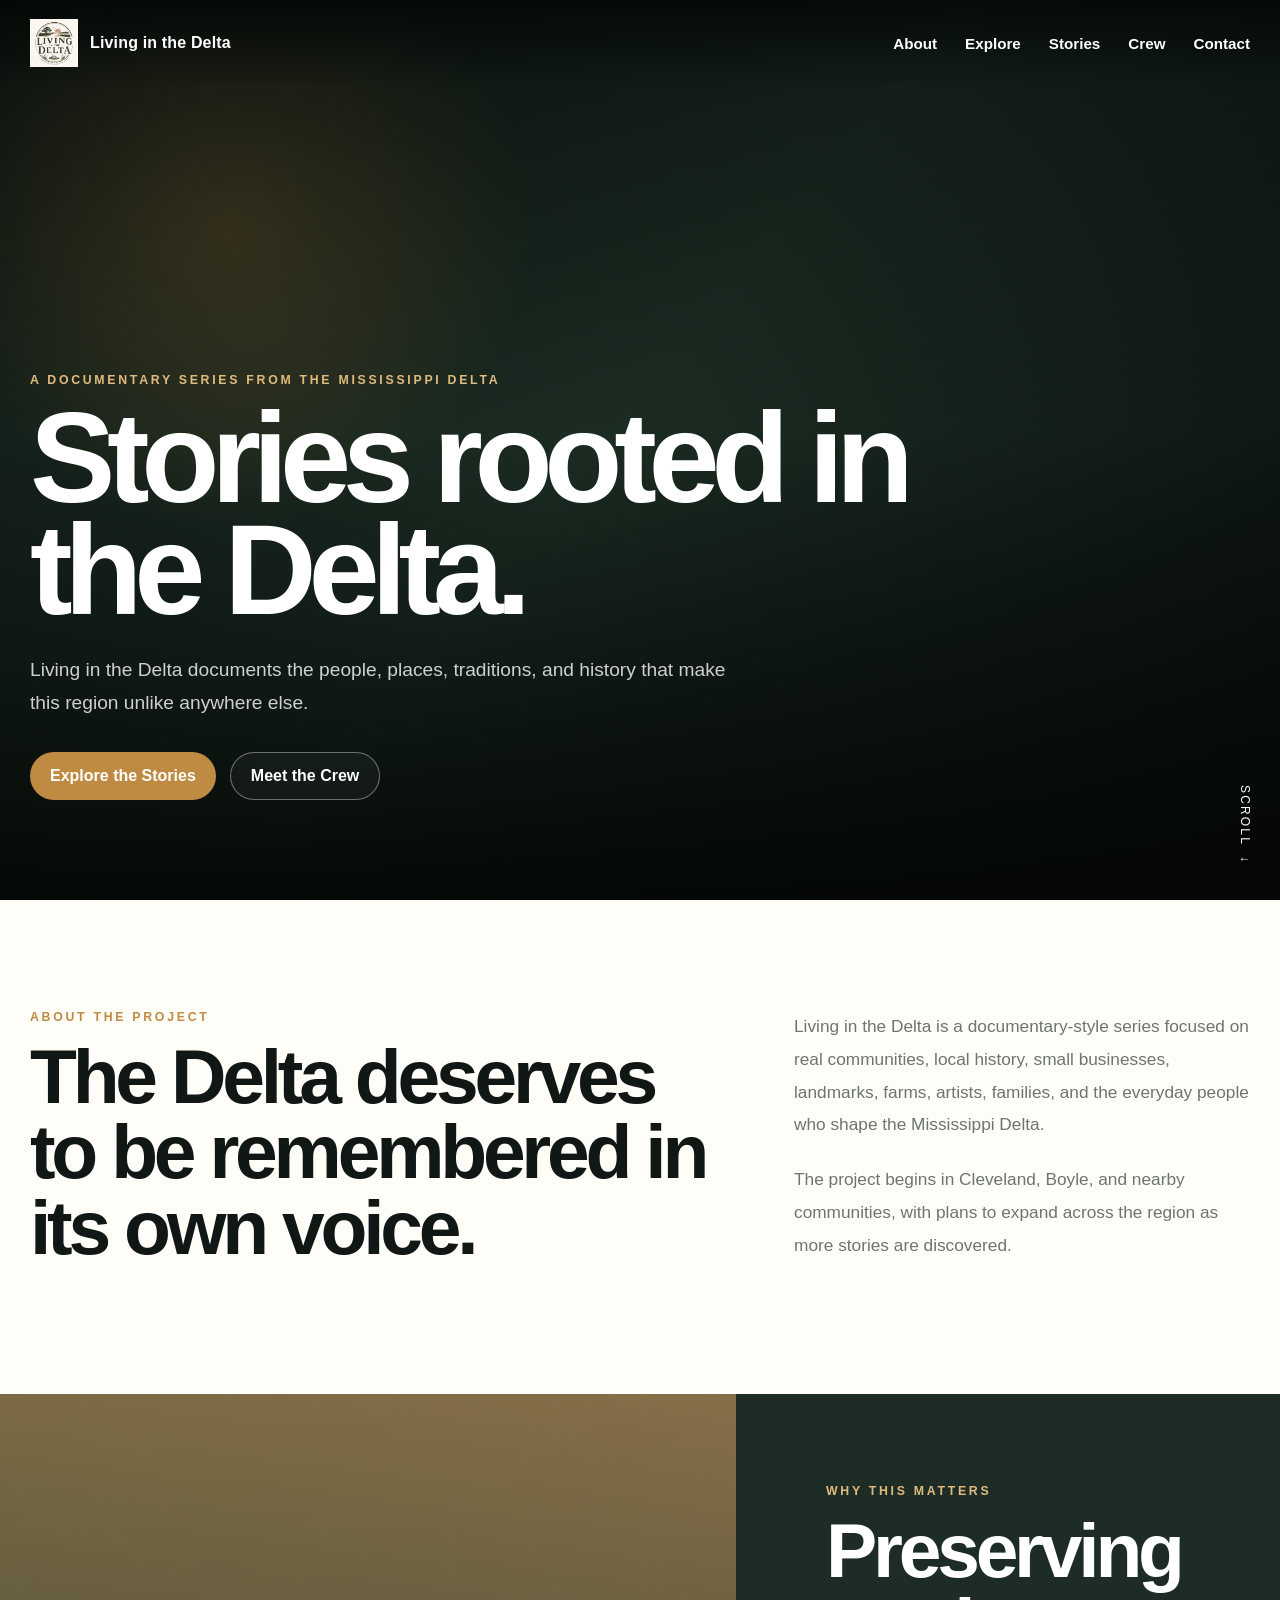
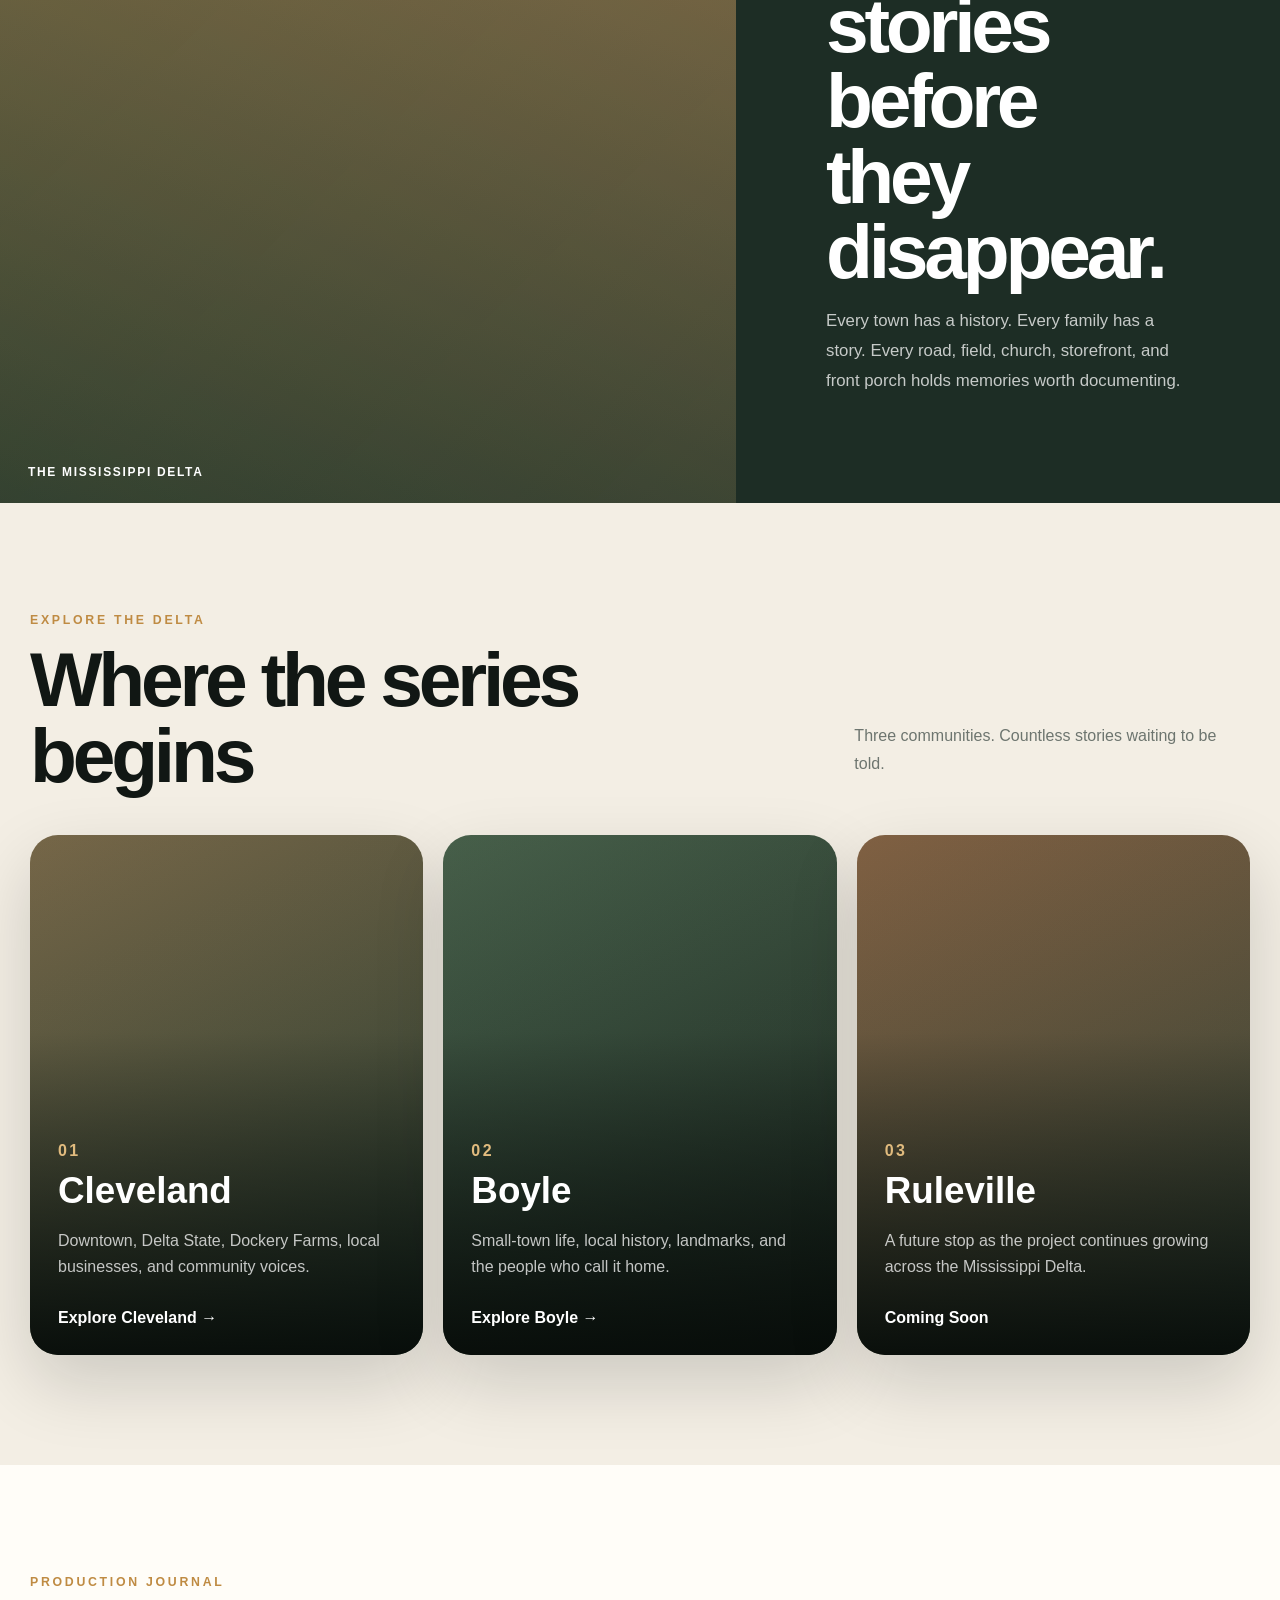
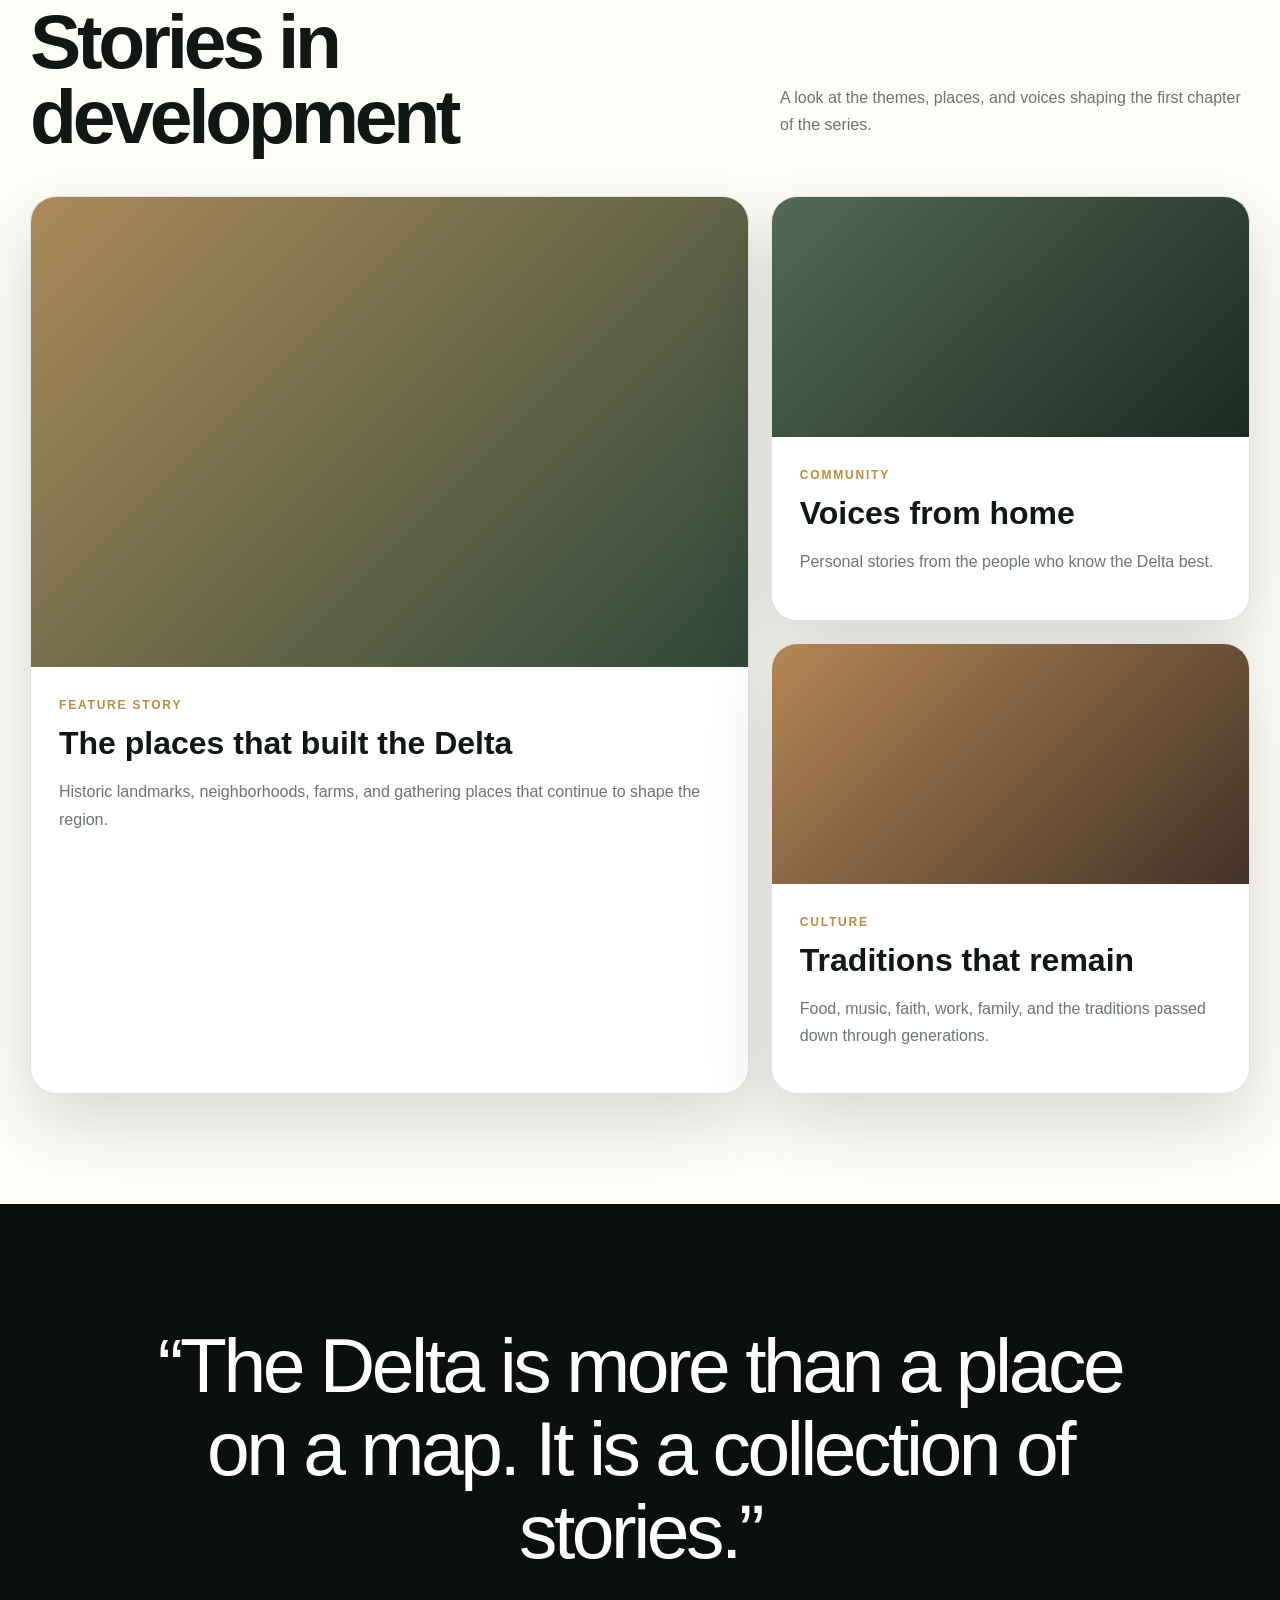
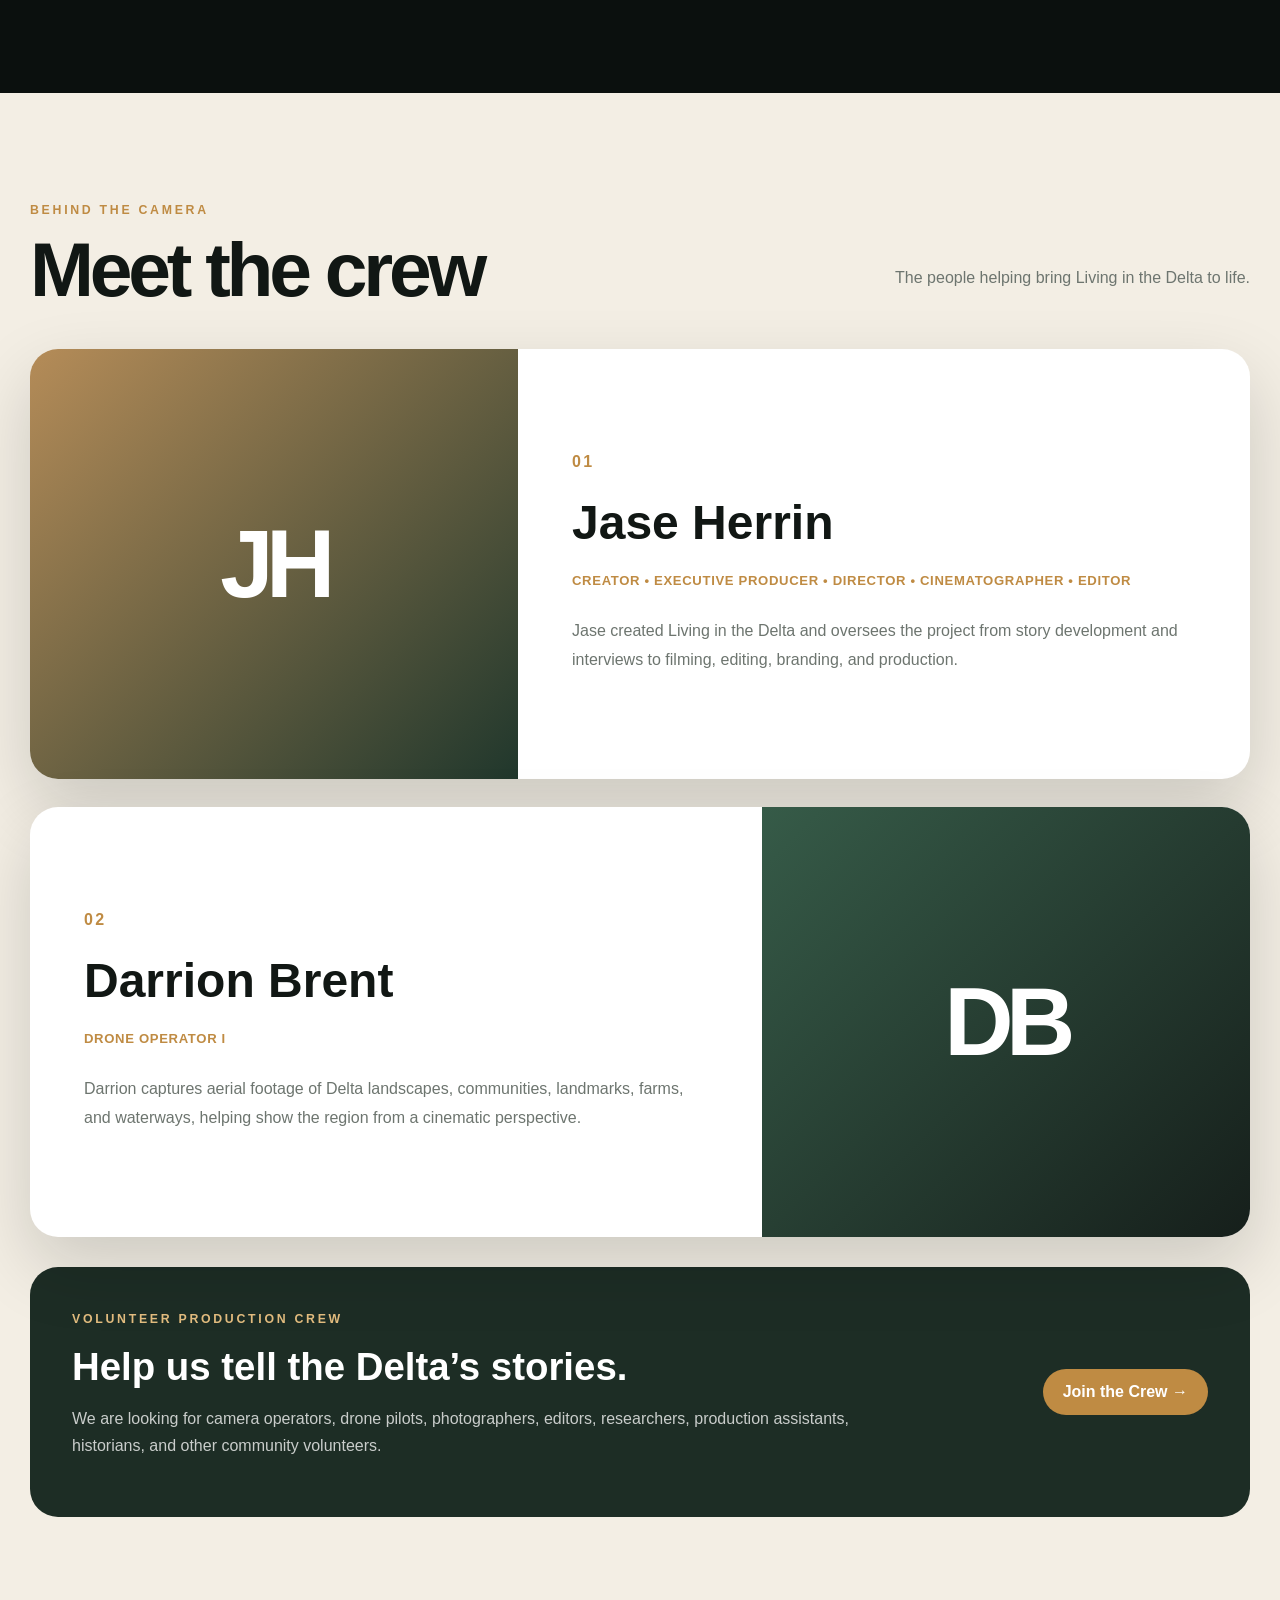
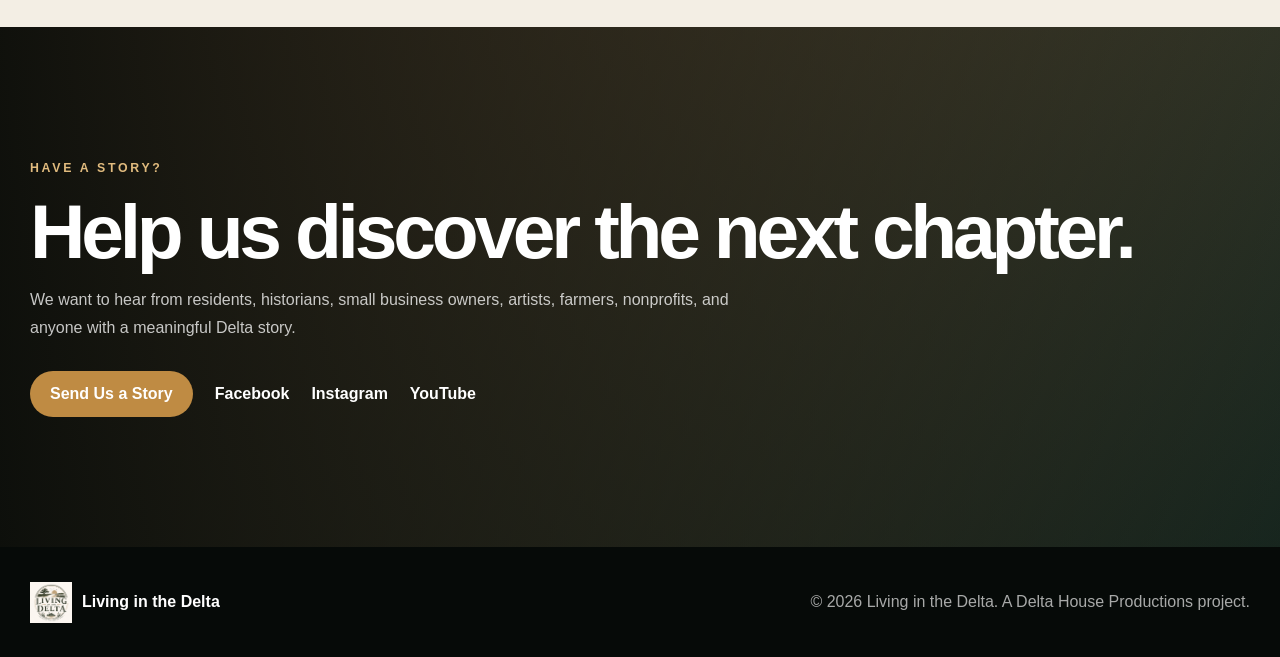
==== commit 374a6c56: "Add files via upload" ====
--- a/index.html
+++ b/index.html
@@ -3,148 +3,270 @@
 <head>
   <meta charset="UTF-8">
   <meta name="viewport" content="width=device-width, initial-scale=1.0">
-  <meta name="description" content="Living in the Delta is a documentary series sharing the people, places, history, and culture of the Mississippi Delta.">
+  <meta name="description" content="Living in the Delta is a documentary series preserving the stories, people, history, and culture of the Mississippi Delta.">
   <title>Living in the Delta</title>
   <link rel="stylesheet" href="styles.css">
 </head>
 <body>
-  <header class="site-header">
-    <div class="nav-wrap">
-      <a class="brand" href="#top">
+  <header class="site-header" id="top">
+    <div class="nav-shell">
+      <a class="brand" href="#top" aria-label="Living in the Delta home">
         <img src="logo copy .png" alt="Living in the Delta logo">
         <span>Living in the Delta</span>
       </a>
 
-      <button class="menu-toggle" aria-label="Open navigation" aria-expanded="false">☰</button>
+      <button class="menu-toggle" aria-label="Open navigation" aria-expanded="false">
+        <span></span><span></span><span></span>
+      </button>
 
       <nav class="site-nav">
         <a href="#about">About</a>
-        <a href="#places">Places</a>
+        <a href="#places">Explore</a>
+        <a href="#stories">Stories</a>
         <a href="#crew">Crew</a>
         <a href="#contact">Contact</a>
       </nav>
     </div>
   </header>
 
-  <main id="top">
+  <main>
     <section class="hero">
-      <div class="hero-overlay"></div>
-      <div class="hero-content">
-        <p class="eyebrow">A Mississippi Delta Documentary Series</p>
-        <h1>Every town has a story.</h1>
-        <p class="hero-copy">Living in the Delta documents the people, places, traditions, and history that make the Mississippi Delta unlike anywhere else.</p>
+      <video class="hero-video" autoplay muted loop playsinline poster="logo copy .png">
+        <source src="hero-video.mp4" type="video/mp4">
+      </video>
+      <div class="hero-fallback"></div>
+      <div class="hero-shade"></div>
+
+      <div class="hero-content reveal">
+        <p class="kicker">A documentary series from the Mississippi Delta</p>
+        <h1>Stories rooted in the Delta.</h1>
+        <p class="hero-copy">
+          Living in the Delta documents the people, places, traditions, and history
+          that make this region unlike anywhere else.
+        </p>
         <div class="hero-actions">
-          <a class="button primary" href="#about">Discover the Project</a>
-          <a class="button secondary" href="#crew">Meet the Crew</a>
-        </div>
-      </div>
-    </section>
-
-    <section class="section" id="about">
-      <div class="section-heading">
-        <p class="eyebrow">About the Series</p>
-        <h2>Preserving the stories of the Delta</h2>
-      </div>
-
-      <div class="about-grid">
-        <div>
-          <p>Living in the Delta is a documentary-style project focused on the communities, people, history, culture, landmarks, businesses, and everyday life of the Mississippi Delta.</p>
-          <p>The series begins in Cleveland, Boyle, and Ruleville, Mississippi, with plans to grow into more Delta communities over time.</p>
-        </div>
-        <div class="feature-card">
-          <span>🎥</span>
-          <h3>Authentic Local Stories</h3>
-          <p>Real voices, real places, and meaningful stories told with care and respect.</p>
-        </div>
-      </div>
-    </section>
-
-    <section class="section alt" id="places">
-      <div class="section-heading">
-        <p class="eyebrow">Where We’re Starting</p>
-        <h2>Featured Delta communities</h2>
-      </div>
-
-      <div class="place-grid">
-        <article class="place-card">
-          <div class="place-number">01</div>
-          <h3>Cleveland</h3>
-          <p>Downtown Cleveland, Delta State University, Dockery Farms, local businesses, community voices, and more.</p>
-          <a href="cleveland.html">Explore Cleveland →</a>
-        </article>
-
-        <article class="place-card">
-          <div class="place-number">02</div>
-          <h3>Boyle</h3>
-          <p>Stories from the community, local history, landmarks, residents, and the character of small-town Delta life.</p>
-          <a href="boyle.html">Explore Boyle →</a>
-        </article>
-
-        <article class="place-card">
-          <div class="place-number">03</div>
-          <h3>Ruleville</h3>
-          <p>A future focus of the series as the project continues expanding across the Mississippi Delta.</p>
-          <span class="coming-soon">Coming Soon</span>
-        </article>
-      </div>
+          <a class="btn btn-gold" href="#stories">Explore the Stories</a>
+          <a class="btn btn-outline" href="#crew">Meet the Crew</a>
+        </div>
+      </div>
+
+      <a class="scroll-cue" href="#about" aria-label="Scroll to about section">
+        <span>Scroll</span>
+        <b>↓</b>
+      </a>
+    </section>
+
+    <section class="section intro-section" id="about">
+      <div class="section-shell intro-grid">
+        <div class="intro-copy reveal">
+          <p class="kicker dark">About the project</p>
+          <h2>The Delta deserves to be remembered in its own voice.</h2>
+        </div>
+
+        <div class="intro-text reveal">
+          <p>
+            Living in the Delta is a documentary-style series focused on real communities,
+            local history, small businesses, landmarks, farms, artists, families, and the
+            everyday people who shape the Mississippi Delta.
+          </p>
+          <p>
+            The project begins in Cleveland, Boyle, and nearby communities, with plans to
+            expand across the region as more stories are discovered.
+          </p>
+        </div>
+      </div>
+    </section>
+
+    <section class="wide-feature reveal">
+      <div class="wide-feature-image">
+        <div class="image-label">The Mississippi Delta</div>
+      </div>
+      <div class="wide-feature-copy">
+        <p class="kicker light">Why this matters</p>
+        <h2>Preserving stories before they disappear.</h2>
+        <p>
+          Every town has a history. Every family has a story. Every road, field, church,
+          storefront, and front porch holds memories worth documenting.
+        </p>
+      </div>
+    </section>
+
+    <section class="section places-section" id="places">
+      <div class="section-shell">
+        <div class="section-heading reveal">
+          <div>
+            <p class="kicker dark">Explore the Delta</p>
+            <h2>Where the series begins</h2>
+          </div>
+          <p>Three communities. Countless stories waiting to be told.</p>
+        </div>
+
+        <div class="place-grid">
+          <a class="place-card place-cleveland reveal" href="cleveland.html">
+            <div class="place-overlay"></div>
+            <div class="place-content">
+              <span>01</span>
+              <h3>Cleveland</h3>
+              <p>Downtown, Delta State, Dockery Farms, local businesses, and community voices.</p>
+              <b>Explore Cleveland →</b>
+            </div>
+          </a>
+
+          <a class="place-card place-boyle reveal" href="boyle.html">
+            <div class="place-overlay"></div>
+            <div class="place-content">
+              <span>02</span>
+              <h3>Boyle</h3>
+              <p>Small-town life, local history, landmarks, and the people who call it home.</p>
+              <b>Explore Boyle →</b>
+            </div>
+          </a>
+
+          <article class="place-card place-ruleville reveal">
+            <div class="place-overlay"></div>
+            <div class="place-content">
+              <span>03</span>
+              <h3>Ruleville</h3>
+              <p>A future stop as the project continues growing across the Mississippi Delta.</p>
+              <b>Coming Soon</b>
+            </div>
+          </article>
+        </div>
+      </div>
+    </section>
+
+    <section class="section stories-section" id="stories">
+      <div class="section-shell">
+        <div class="section-heading reveal">
+          <div>
+            <p class="kicker dark">Production journal</p>
+            <h2>Stories in development</h2>
+          </div>
+          <p>A look at the themes, places, and voices shaping the first chapter of the series.</p>
+        </div>
+
+        <div class="story-grid">
+          <article class="story-card large reveal">
+            <div class="story-visual visual-one"></div>
+            <div class="story-copy">
+              <span>Feature Story</span>
+              <h3>The places that built the Delta</h3>
+              <p>Historic landmarks, neighborhoods, farms, and gathering places that continue to shape the region.</p>
+            </div>
+          </article>
+
+          <article class="story-card reveal">
+            <div class="story-visual visual-two"></div>
+            <div class="story-copy">
+              <span>Community</span>
+              <h3>Voices from home</h3>
+              <p>Personal stories from the people who know the Delta best.</p>
+            </div>
+          </article>
+
+          <article class="story-card reveal">
+            <div class="story-visual visual-three"></div>
+            <div class="story-copy">
+              <span>Culture</span>
+              <h3>Traditions that remain</h3>
+              <p>Food, music, faith, work, family, and the traditions passed down through generations.</p>
+            </div>
+          </article>
+        </div>
+      </div>
+    </section>
+
+    <section class="quote-section reveal">
+      <blockquote>
+        “The Delta is more than a place on a map. It is a collection of stories.”
+      </blockquote>
     </section>
 
     <section class="section crew-section" id="crew">
-      <div class="section-heading centered">
-        <p class="eyebrow">Meet the Crew</p>
-        <h2>The people behind the project</h2>
-        <p>Living in the Delta is powered by volunteers who care about preserving the stories, landscapes, and communities of the Mississippi Delta.</p>
-      </div>
-
-      <div class="crew-grid">
-        <article class="crew-card">
-          <div class="crew-photo">JH</div>
-          <div class="crew-content">
-            <h3>Jase Herrin</h3>
-            <p class="crew-role">Creator • Executive Producer • Director • Cinematographer • Editor</p>
-            <p>Jase created Living in the Delta and oversees the project from planning and interviews to filming, editing, branding, and production. His goal is to preserve the people, places, history, and culture of the Mississippi Delta for future generations.</p>
-          </div>
-        </article>
-
-        <article class="crew-card">
-          <div class="crew-photo">DB</div>
-          <div class="crew-content">
-            <h3>Darrion Brent</h3>
-            <p class="crew-role">Drone Operator I</p>
-            <p>Darrion serves as the project’s first volunteer drone operator, capturing cinematic aerial footage of Delta landscapes, communities, landmarks, farms, and waterways.</p>
-          </div>
-        </article>
-      </div>
-
-      <div class="join-panel">
-        <div>
-          <p class="eyebrow light">Volunteer Production Crew</p>
-          <h3>Help us tell the Delta’s stories.</h3>
-          <p>We’re looking for camera operators, drone pilots, photographers, editors, researchers, production assistants, historians, and other community volunteers.</p>
-        </div>
-        <a class="button gold" href="join-the-crew.html" target="_blank" rel="noopener">Join the Crew →</a>
-      </div>
-    </section>
-
-    <section class="section contact-section" id="contact">
-      <div class="contact-card">
-        <div>
-          <p class="eyebrow">Contact</p>
-          <h2>Have a story we should tell?</h2>
-          <p>We want to hear from community members, historians, small business owners, artists, farmers, nonprofits, and anyone with a meaningful Delta story.</p>
-        </div>
-        <div class="contact-actions">
-          <a class="button primary" href="mailto:livinginthedelta@yahoo.com">Email Living in the Delta</a>
-          <a class="text-link" href="https://www.facebook.com/profile.php?id=61592411873003" target="_blank" rel="noopener">Facebook</a>
-          <a class="text-link" href="https://www.instagram.com/livinginthedelta/" target="_blank" rel="noopener">Instagram</a>
-          <a class="text-link" href="https://www.youtube.com/@LivingintheDelta" target="_blank" rel="noopener">YouTube</a>
+      <div class="section-shell">
+        <div class="section-heading reveal">
+          <div>
+            <p class="kicker dark">Behind the camera</p>
+            <h2>Meet the crew</h2>
+          </div>
+          <p>The people helping bring Living in the Delta to life.</p>
+        </div>
+
+        <div class="crew-grid">
+          <article class="crew-card reveal">
+            <div class="crew-portrait portrait-jase">
+              <span>JH</span>
+            </div>
+            <div class="crew-info">
+              <p class="crew-number">01</p>
+              <h3>Jase Herrin</h3>
+              <p class="crew-title">Creator • Executive Producer • Director • Cinematographer • Editor</p>
+              <p>
+                Jase created Living in the Delta and oversees the project from story development
+                and interviews to filming, editing, branding, and production.
+              </p>
+            </div>
+          </article>
+
+          <article class="crew-card reverse reveal">
+            <div class="crew-portrait portrait-darrion">
+              <span>DB</span>
+            </div>
+            <div class="crew-info">
+              <p class="crew-number">02</p>
+              <h3>Darrion Brent</h3>
+              <p class="crew-title">Drone Operator I</p>
+              <p>
+                Darrion captures aerial footage of Delta landscapes, communities, landmarks,
+                farms, and waterways, helping show the region from a cinematic perspective.
+              </p>
+            </div>
+          </article>
+        </div>
+
+        <div class="crew-cta reveal">
+          <div>
+            <p class="kicker light">Volunteer production crew</p>
+            <h3>Help us tell the Delta’s stories.</h3>
+            <p>
+              We are looking for camera operators, drone pilots, photographers, editors,
+              researchers, production assistants, historians, and other community volunteers.
+            </p>
+          </div>
+          <a class="btn btn-gold" href="join-the-crew.html" target="_blank" rel="noopener">
+            Join the Crew →
+          </a>
+        </div>
+      </div>
+    </section>
+
+    <section class="contact-banner" id="contact">
+      <div class="contact-shade"></div>
+      <div class="section-shell contact-content reveal">
+        <p class="kicker light">Have a story?</p>
+        <h2>Help us discover the next chapter.</h2>
+        <p>
+          We want to hear from residents, historians, small business owners, artists,
+          farmers, nonprofits, and anyone with a meaningful Delta story.
+        </p>
+        <div class="contact-links">
+          <a class="btn btn-gold" href="mailto:livinginthedelta@yahoo.com">Send Us a Story</a>
+          <a href="https://www.facebook.com/profile.php?id=61592411873003" target="_blank" rel="noopener">Facebook</a>
+          <a href="https://www.instagram.com/livinginthedelta/" target="_blank" rel="noopener">Instagram</a>
+          <a href="https://www.youtube.com/@LivingintheDelta" target="_blank" rel="noopener">YouTube</a>
         </div>
       </div>
     </section>
   </main>
 
   <footer>
-    <p>© <span id="year"></span> Living in the Delta. A Delta House Productions project.</p>
+    <div class="footer-shell">
+      <div class="footer-brand">
+        <img src="logo copy .png" alt="">
+        <span>Living in the Delta</span>
+      </div>
+      <p>© <span id="year"></span> Living in the Delta. A Delta House Productions project.</p>
+    </div>
   </footer>
 
   <script src="script.js"></script>
--- a/styles.css
+++ b/styles.css
@@ -1,307 +1,142 @@
-:root {
-  --ink: #16211c;
-  --cream: #f5f0e7;
-  --paper: #fffdf8;
-  --green: #294236;
-  --gold: #b8843e;
-  --muted: #68736d;
-  --line: rgba(22, 33, 28, .13);
-  --shadow: 0 24px 60px rgba(22,33,28,.12);
+:root{
+  --ink:#111714;
+  --forest:#1d2d25;
+  --deep:#0b100e;
+  --cream:#f3eee4;
+  --paper:#fffdf8;
+  --gold:#bf8b43;
+  --gold-light:#e1bb7e;
+  --muted:#6d756f;
+  --line:rgba(17,23,20,.12);
+  --shadow:0 28px 70px rgba(9,14,11,.16);
 }
-
-* { box-sizing: border-box; }
-html { scroll-behavior: smooth; }
-
-body {
-  margin: 0;
-  font-family: Arial, Helvetica, sans-serif;
-  color: var(--ink);
-  background: var(--paper);
+*{box-sizing:border-box}
+html{scroll-behavior:smooth}
+body{margin:0;font-family:Arial,Helvetica,sans-serif;background:var(--paper);color:var(--ink)}
+img{max-width:100%;display:block}
+a{color:inherit}
+.site-header{position:fixed;top:0;left:0;right:0;z-index:1000;background:linear-gradient(to bottom,rgba(4,8,6,.85),transparent);transition:.3s}
+.site-header.scrolled{background:rgba(10,15,12,.95);backdrop-filter:blur(12px);border-bottom:1px solid rgba(255,255,255,.08)}
+.nav-shell{width:min(1220px,calc(100% - 32px));height:86px;margin:auto;display:flex;align-items:center;justify-content:space-between}
+.brand{display:flex;align-items:center;gap:12px;text-decoration:none;color:white;font-weight:900;letter-spacing:.01em}
+.brand img{width:48px;height:48px;object-fit:contain}
+.site-nav{display:flex;gap:28px}
+.site-nav a{text-decoration:none;color:white;font-weight:800;font-size:.95rem}
+.site-nav a:hover{color:var(--gold-light)}
+.menu-toggle{display:none;width:46px;height:46px;background:transparent;border:1px solid rgba(255,255,255,.25);border-radius:50%;padding:12px}
+.menu-toggle span{display:block;height:2px;background:white;margin:5px 0}
+.hero{position:relative;min-height:100vh;display:grid;align-items:end;padding:150px 20px 100px;overflow:hidden;background:var(--deep)}
+.hero-video,.hero-fallback,.hero-shade{position:absolute;inset:0;width:100%;height:100%}
+.hero-video{object-fit:cover;opacity:.72}
+.hero-fallback{background:
+radial-gradient(circle at 18% 25%,rgba(191,139,67,.48),transparent 24%),
+linear-gradient(130deg,#18261f 0%,#2c4738 48%,#0b100e 100%)}
+.hero-shade{background:linear-gradient(to top,rgba(4,7,5,.96) 0%,rgba(5,8,6,.42) 52%,rgba(5,8,6,.7) 100%)}
+.hero-content{position:relative;z-index:3;width:min(1220px,100%);margin:0 auto;color:white}
+.kicker{margin:0 0 15px;color:var(--gold-light);font-weight:900;font-size:.77rem;letter-spacing:.22em;text-transform:uppercase}
+.kicker.dark{color:var(--gold)}
+.kicker.light{color:var(--gold-light)}
+.hero h1{max-width:900px;margin:0;font-size:clamp(4rem,10vw,8.5rem);line-height:.88;letter-spacing:-.065em}
+.hero-copy{max-width:720px;margin:26px 0 0;font-size:1.2rem;line-height:1.75;color:rgba(255,255,255,.8)}
+.hero-actions{display:flex;gap:14px;flex-wrap:wrap;margin-top:32px}
+.btn{display:inline-flex;align-items:center;justify-content:center;padding:14px 20px;border-radius:999px;text-decoration:none;font-weight:900;transition:.2s}
+.btn:hover{transform:translateY(-2px)}
+.btn-gold{background:var(--gold);color:white}
+.btn-outline{border:1px solid rgba(255,255,255,.38);color:white;background:rgba(255,255,255,.04)}
+.scroll-cue{position:absolute;right:28px;bottom:36px;z-index:3;display:flex;gap:10px;align-items:center;color:white;text-decoration:none;writing-mode:vertical-rl;font-size:.75rem;letter-spacing:.18em;text-transform:uppercase}
+.section{padding:110px 20px}
+.section-shell{width:min(1220px,100%);margin:auto}
+.intro-section{background:var(--paper)}
+.intro-grid{display:grid;grid-template-columns:1.2fr .8fr;gap:80px;align-items:start}
+.intro-copy h2,.section-heading h2,.wide-feature-copy h2,.contact-content h2{margin:0;font-size:clamp(2.8rem,6vw,5.6rem);line-height:.98;letter-spacing:-.055em}
+.intro-text p{margin:0 0 22px;color:var(--muted);font-size:1.08rem;line-height:1.9}
+.wide-feature{display:grid;grid-template-columns:1.15fr .85fr;min-height:630px;background:var(--forest)}
+.wide-feature-image{position:relative;background:
+linear-gradient(135deg,rgba(191,139,67,.2),rgba(13,23,18,.18)),
+linear-gradient(25deg,#263d31,#8d754f)}
+.image-label{position:absolute;left:28px;bottom:24px;color:white;font-weight:900;letter-spacing:.14em;text-transform:uppercase;font-size:.75rem}
+.wide-feature-copy{padding:90px;display:flex;flex-direction:column;justify-content:center;color:white}
+.wide-feature-copy p:last-child{max-width:560px;color:rgba(255,255,255,.75);font-size:1.05rem;line-height:1.8}
+.places-section{background:var(--cream)}
+.section-heading{display:flex;justify-content:space-between;gap:40px;align-items:end;margin-bottom:42px}
+.section-heading>p{max-width:470px;color:var(--muted);line-height:1.7}
+.place-grid{display:grid;grid-template-columns:repeat(3,1fr);gap:20px}
+.place-card{position:relative;min-height:520px;border-radius:28px;overflow:hidden;text-decoration:none;background-size:cover;background-position:center;box-shadow:var(--shadow)}
+.place-cleveland{background:
+linear-gradient(155deg,#7f6e4d,#263d31)}
+.place-boyle{background:
+linear-gradient(155deg,#4c664f,#19261f)}
+.place-ruleville{background:
+linear-gradient(155deg,#8a6747,#2f4336)}
+.place-overlay{position:absolute;inset:0;background:linear-gradient(to top,rgba(7,12,9,.95),rgba(7,12,9,.08) 62%)}
+.place-content{position:absolute;left:28px;right:28px;bottom:28px;color:white}
+.place-content span{color:var(--gold-light);font-weight:900;letter-spacing:.15em}
+.place-content h3{margin:10px 0 12px;font-size:2.3rem}
+.place-content p{color:rgba(255,255,255,.75);line-height:1.65}
+.place-content b{display:inline-block;margin-top:12px}
+.stories-section{background:var(--paper)}
+.story-grid{display:grid;grid-template-columns:1.2fr .8fr;gap:22px}
+.story-card{background:white;border:1px solid var(--line);border-radius:26px;overflow:hidden;box-shadow:var(--shadow)}
+.story-card.large{grid-row:span 2}
+.story-visual{min-height:240px}
+.story-card.large .story-visual{min-height:470px}
+.visual-one{background:linear-gradient(135deg,#ac8a5a,#2d4839)}
+.visual-two{background:linear-gradient(135deg,#526a55,#1b2b23)}
+.visual-three{background:linear-gradient(135deg,#b48655,#423227)}
+.story-copy{padding:28px}
+.story-copy span{color:var(--gold);font-size:.75rem;font-weight:900;letter-spacing:.15em;text-transform:uppercase}
+.story-copy h3{margin:12px 0;font-size:2rem}
+.story-copy p{color:var(--muted);line-height:1.7}
+.quote-section{padding:120px 20px;background:var(--deep);color:white;text-align:center}
+.quote-section blockquote{max-width:1050px;margin:auto;font-size:clamp(2.4rem,6vw,5.2rem);line-height:1.08;letter-spacing:-.045em}
+.crew-section{background:var(--cream)}
+.crew-grid{display:grid;gap:28px}
+.crew-card{display:grid;grid-template-columns:.8fr 1.2fr;background:white;border-radius:28px;overflow:hidden;box-shadow:var(--shadow)}
+.crew-card.reverse{grid-template-columns:1.2fr .8fr}
+.crew-card.reverse .crew-portrait{order:2}
+.crew-portrait{min-height:430px;display:grid;place-items:center}
+.portrait-jase{background:linear-gradient(135deg,#b58c58,#20372c)}
+.portrait-darrion{background:linear-gradient(135deg,#365b48,#161f1b)}
+.crew-portrait span{color:white;font-size:6rem;font-weight:900;letter-spacing:-.08em}
+.crew-info{padding:54px;display:flex;flex-direction:column;justify-content:center}
+.crew-number{color:var(--gold);font-weight:900;letter-spacing:.15em}
+.crew-info h3{margin:8px 0 10px;font-size:3rem}
+.crew-title{color:var(--gold);font-weight:900;text-transform:uppercase;letter-spacing:.05em;font-size:.82rem}
+.crew-info p:last-child{color:var(--muted);line-height:1.8}
+.crew-cta{margin-top:30px;padding:42px;border-radius:28px;background:var(--forest);color:white;display:flex;align-items:center;justify-content:space-between;gap:32px}
+.crew-cta h3{margin:0;font-size:2.4rem}
+.crew-cta p{max-width:780px;color:rgba(255,255,255,.76);line-height:1.7}
+.contact-banner{position:relative;padding:130px 20px;background:
+linear-gradient(135deg,#8d6a45,#1d2f26);color:white}
+.contact-shade{position:absolute;inset:0;background:linear-gradient(90deg,rgba(5,9,7,.92),rgba(5,9,7,.25))}
+.contact-content{position:relative;z-index:2}
+.contact-content p{max-width:720px;color:rgba(255,255,255,.76);line-height:1.8}
+.contact-links{display:flex;flex-wrap:wrap;align-items:center;gap:22px;margin-top:28px}
+.contact-links>a:not(.btn){color:white;text-decoration:none;font-weight:900}
+footer{padding:30px 20px;background:#060a08;color:rgba(255,255,255,.65)}
+.footer-shell{width:min(1220px,100%);margin:auto;display:flex;justify-content:space-between;align-items:center;gap:24px}
+.footer-brand{display:flex;align-items:center;gap:10px;color:white;font-weight:900}
+.footer-brand img{width:42px;height:42px;object-fit:contain}
+.reveal{opacity:0;transform:translateY(34px);transition:opacity .7s ease,transform .7s ease}
+.reveal.visible{opacity:1;transform:none}
+@media(max-width:900px){
+.menu-toggle{display:block}
+.site-nav{position:absolute;top:86px;left:16px;right:16px;display:none;flex-direction:column;padding:24px;border-radius:18px;background:rgba(10,15,12,.98)}
+.site-nav.open{display:flex}
+.intro-grid,.wide-feature,.story-grid,.crew-card,.crew-card.reverse{grid-template-columns:1fr}
+.wide-feature-image{min-height:420px}
+.wide-feature-copy{padding:60px 28px}
+.place-grid{grid-template-columns:1fr}
+.place-card{min-height:430px}
+.crew-card.reverse .crew-portrait{order:0}
+.section-heading,.crew-cta,.footer-shell{align-items:flex-start;flex-direction:column}
 }
-
-img { max-width: 100%; }
-
-.site-header {
-  position: sticky;
-  top: 0;
-  z-index: 1000;
-  background: rgba(255,253,248,.94);
-  border-bottom: 1px solid var(--line);
-  backdrop-filter: blur(12px);
-}
-
-.nav-wrap {
-  width: min(1180px, calc(100% - 32px));
-  min-height: 74px;
-  margin: auto;
-  display: flex;
-  align-items: center;
-  justify-content: space-between;
-}
-
-.brand {
-  display: flex;
-  align-items: center;
-  gap: 12px;
-  color: var(--ink);
-  text-decoration: none;
-  font-weight: 900;
-}
-
-.brand img {
-  width: 48px;
-  height: 48px;
-  object-fit: contain;
-}
-
-.site-nav {
-  display: flex;
-  gap: 26px;
-}
-
-.site-nav a {
-  color: var(--ink);
-  text-decoration: none;
-  font-weight: 800;
-}
-
-.menu-toggle {
-  display: none;
-  border: 0;
-  background: transparent;
-  font-size: 1.7rem;
-}
-
-.hero {
-  position: relative;
-  min-height: 78vh;
-  display: grid;
-  place-items: center;
-  padding: 80px 20px;
-  color: white;
-  background:
-    linear-gradient(135deg, rgba(22,33,28,.92), rgba(41,66,54,.68)),
-    radial-gradient(circle at 20% 20%, #b8843e, transparent 28%),
-    #294236;
-}
-
-.hero-content {
-  position: relative;
-  z-index: 2;
-  width: min(1000px, 100%);
-  text-align: center;
-}
-
-.eyebrow {
-  margin: 0 0 14px;
-  color: var(--gold);
-  font-size: .78rem;
-  font-weight: 900;
-  letter-spacing: .2em;
-  text-transform: uppercase;
-}
-
-.eyebrow.light { color: #f1d2a1; }
-
-h1, h2, h3 { line-height: 1.05; }
-
-.hero h1 {
-  max-width: 900px;
-  margin: 0 auto;
-  font-size: clamp(3rem, 9vw, 7rem);
-  letter-spacing: -.06em;
-}
-
-.hero-copy {
-  max-width: 740px;
-  margin: 24px auto 0;
-  font-size: 1.15rem;
-  line-height: 1.75;
-  color: rgba(255,255,255,.84);
-}
-
-.hero-actions {
-  display: flex;
-  flex-wrap: wrap;
-  gap: 14px;
-  justify-content: center;
-  margin-top: 30px;
-}
-
-.button {
-  display: inline-block;
-  padding: 14px 20px;
-  border-radius: 12px;
-  font-weight: 900;
-  text-decoration: none;
-  transition: transform .2s ease;
-}
-
-.button:hover { transform: translateY(-2px); }
-.button.primary { background: var(--gold); color: white; }
-.button.secondary { border: 1px solid rgba(255,255,255,.4); color: white; }
-.button.gold { background: var(--gold); color: white; }
-
-.section {
-  padding: 88px 20px;
-}
-
-.section.alt {
-  background: var(--cream);
-}
-
-.section-heading {
-  width: min(1120px, 100%);
-  margin: 0 auto 42px;
-}
-
-.section-heading.centered {
-  text-align: center;
-  max-width: 800px;
-}
-
-.section-heading h2,
-.contact-card h2 {
-  margin: 0;
-  font-size: clamp(2.3rem, 6vw, 4.4rem);
-  letter-spacing: -.045em;
-}
-
-.section-heading > p:last-child {
-  color: var(--muted);
-  line-height: 1.75;
-}
-
-.about-grid,
-.place-grid,
-.crew-grid,
-.contact-card {
-  width: min(1120px, 100%);
-  margin: auto;
-}
-
-.about-grid {
-  display: grid;
-  grid-template-columns: 1.4fr .8fr;
-  gap: 34px;
-  align-items: start;
-}
-
-.about-grid p {
-  color: var(--muted);
-  font-size: 1.08rem;
-  line-height: 1.8;
-}
-
-.feature-card,
-.place-card,
-.crew-card,
-.contact-card {
-  background: white;
-  border: 1px solid var(--line);
-  border-radius: 24px;
-  box-shadow: var(--shadow);
-}
-
-.feature-card { padding: 30px; }
-.feature-card span { font-size: 2.4rem; }
-
-.place-grid {
-  display: grid;
-  grid-template-columns: repeat(3, 1fr);
-  gap: 24px;
-}
-
-.place-card { padding: 28px; }
-.place-number { color: var(--gold); font-weight: 900; letter-spacing: .12em; }
-.place-card h3 { font-size: 1.7rem; margin: 16px 0 12px; }
-.place-card p { color: var(--muted); line-height: 1.7; }
-.place-card a, .text-link { color: var(--green); font-weight: 900; text-decoration: none; }
-.coming-soon { color: var(--muted); font-weight: 900; }
-
-.crew-section {
-  background:
-    radial-gradient(circle at top left, rgba(184,132,62,.10), transparent 35%),
-    var(--paper);
-}
-
-.crew-grid {
-  display: grid;
-  grid-template-columns: repeat(2, 1fr);
-  gap: 28px;
-}
-
-.crew-card { overflow: hidden; }
-
-.crew-photo {
-  min-height: 260px;
-  display: grid;
-  place-items: center;
-  color: white;
-  background: linear-gradient(135deg, var(--gold), var(--green));
-  font-size: 5rem;
-  font-weight: 900;
-}
-
-.crew-content { padding: 30px; }
-.crew-content h3 { margin: 0; font-size: 1.9rem; }
-.crew-role { color: var(--gold)!important; font-weight: 900; text-transform: uppercase; letter-spacing: .05em; }
-.crew-content p { color: var(--muted); line-height: 1.75; }
-
-.join-panel {
-  width: min(1120px, 100%);
-  margin: 34px auto 0;
-  padding: 34px;
-  border-radius: 24px;
-  background: var(--green);
-  color: white;
-  display: flex;
-  gap: 28px;
-  align-items: center;
-  justify-content: space-between;
-}
-
-.join-panel h3 { margin: 0; font-size: 2rem; }
-.join-panel p { max-width: 760px; color: rgba(255,255,255,.78); line-height: 1.7; }
-
-.contact-section { background: var(--cream); }
-
-.contact-card {
-  padding: 40px;
-  display: grid;
-  grid-template-columns: 1.3fr .7fr;
-  gap: 36px;
-}
-
-.contact-card p { color: var(--muted); line-height: 1.75; }
-.contact-actions { display: flex; flex-direction: column; align-items: flex-start; gap: 14px; }
-
-footer {
-  padding: 26px 20px;
-  text-align: center;
-  background: var(--ink);
-  color: rgba(255,255,255,.72);
-}
-
-@media (max-width: 820px) {
-  .menu-toggle { display: block; }
-  .site-nav {
-    position: absolute;
-    top: 74px;
-    left: 0;
-    right: 0;
-    display: none;
-    flex-direction: column;
-    padding: 20px;
-    background: var(--paper);
-    border-bottom: 1px solid var(--line);
-  }
-  .site-nav.open { display: flex; }
-  .about-grid, .place-grid, .crew-grid, .contact-card {
-    grid-template-columns: 1fr;
-  }
-  .join-panel {
-    align-items: flex-start;
-    flex-direction: column;
-  }
+@media(max-width:620px){
+.hero{padding-bottom:70px}
+.hero h1{font-size:3.9rem}
+.section{padding:78px 16px}
+.crew-info{padding:30px}
+.crew-info h3{font-size:2.3rem}
+.crew-portrait{min-height:320px}
+.scroll-cue{display:none}
 }
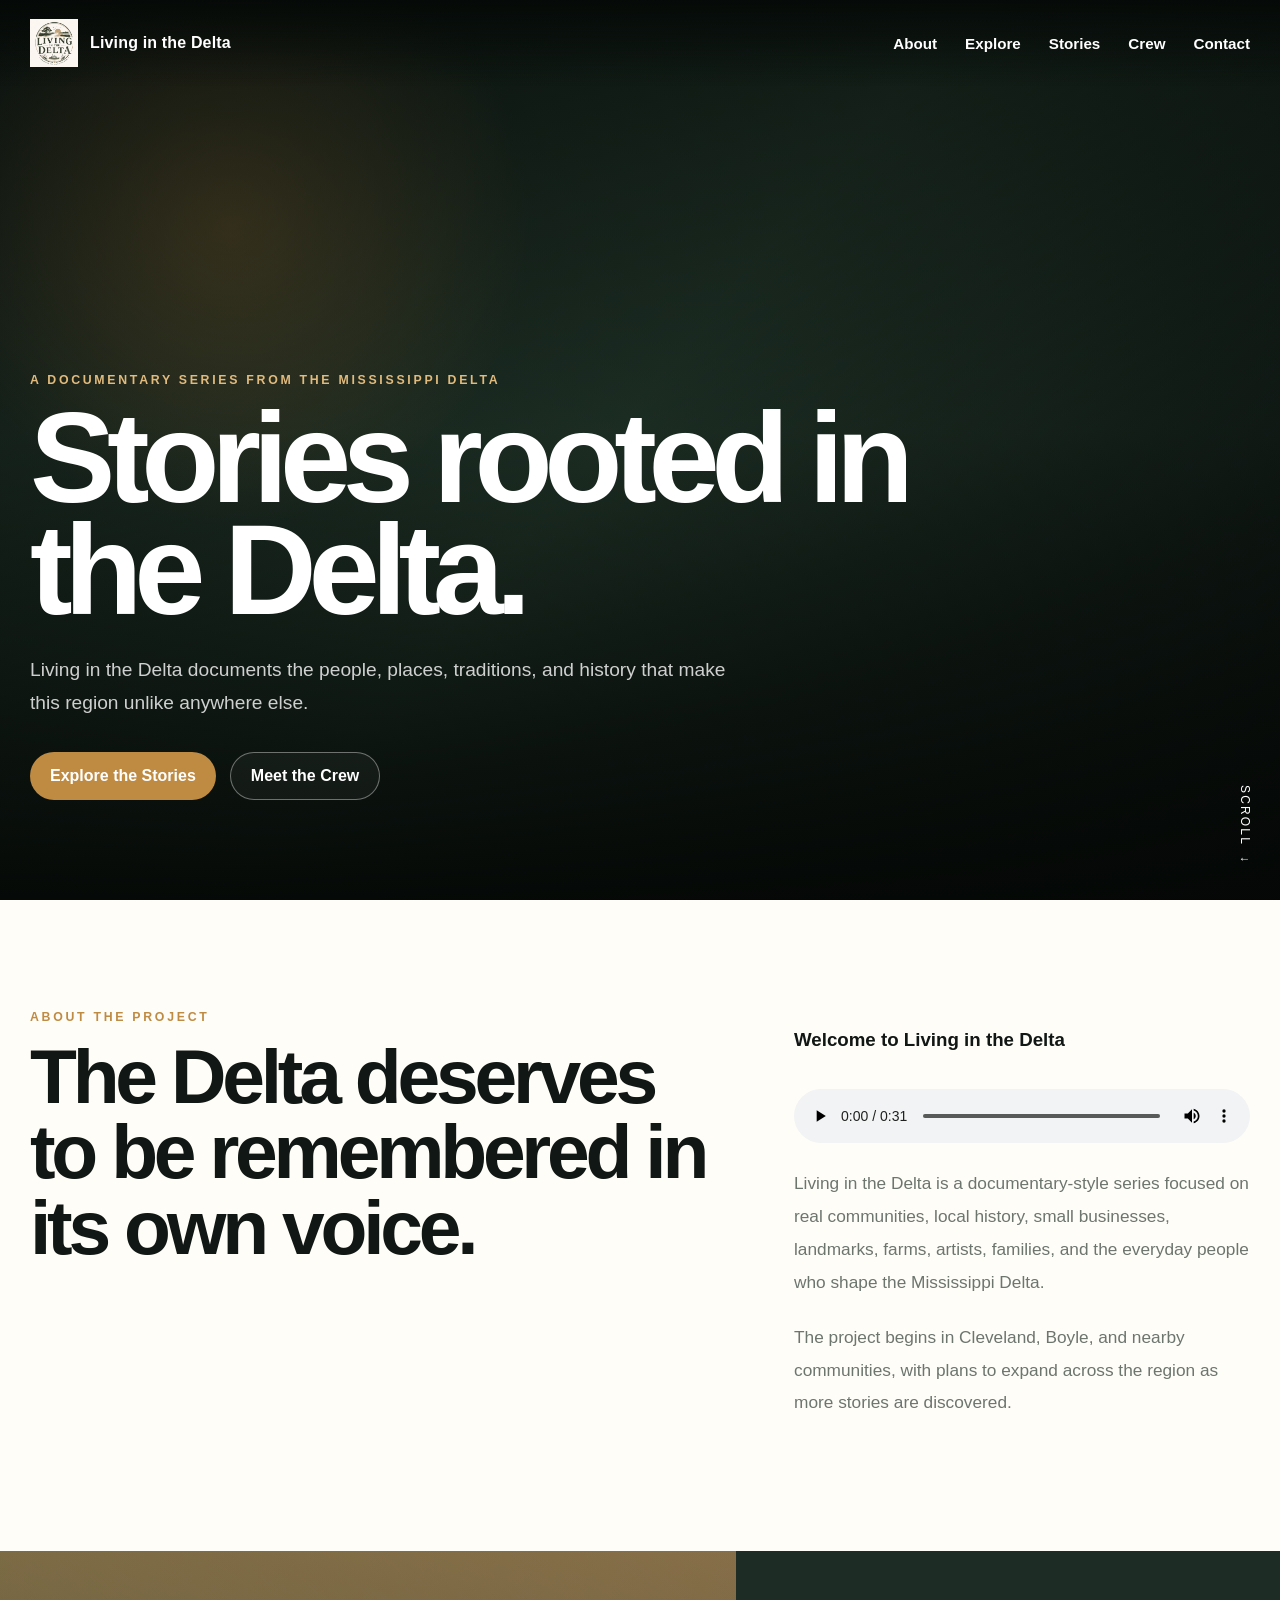
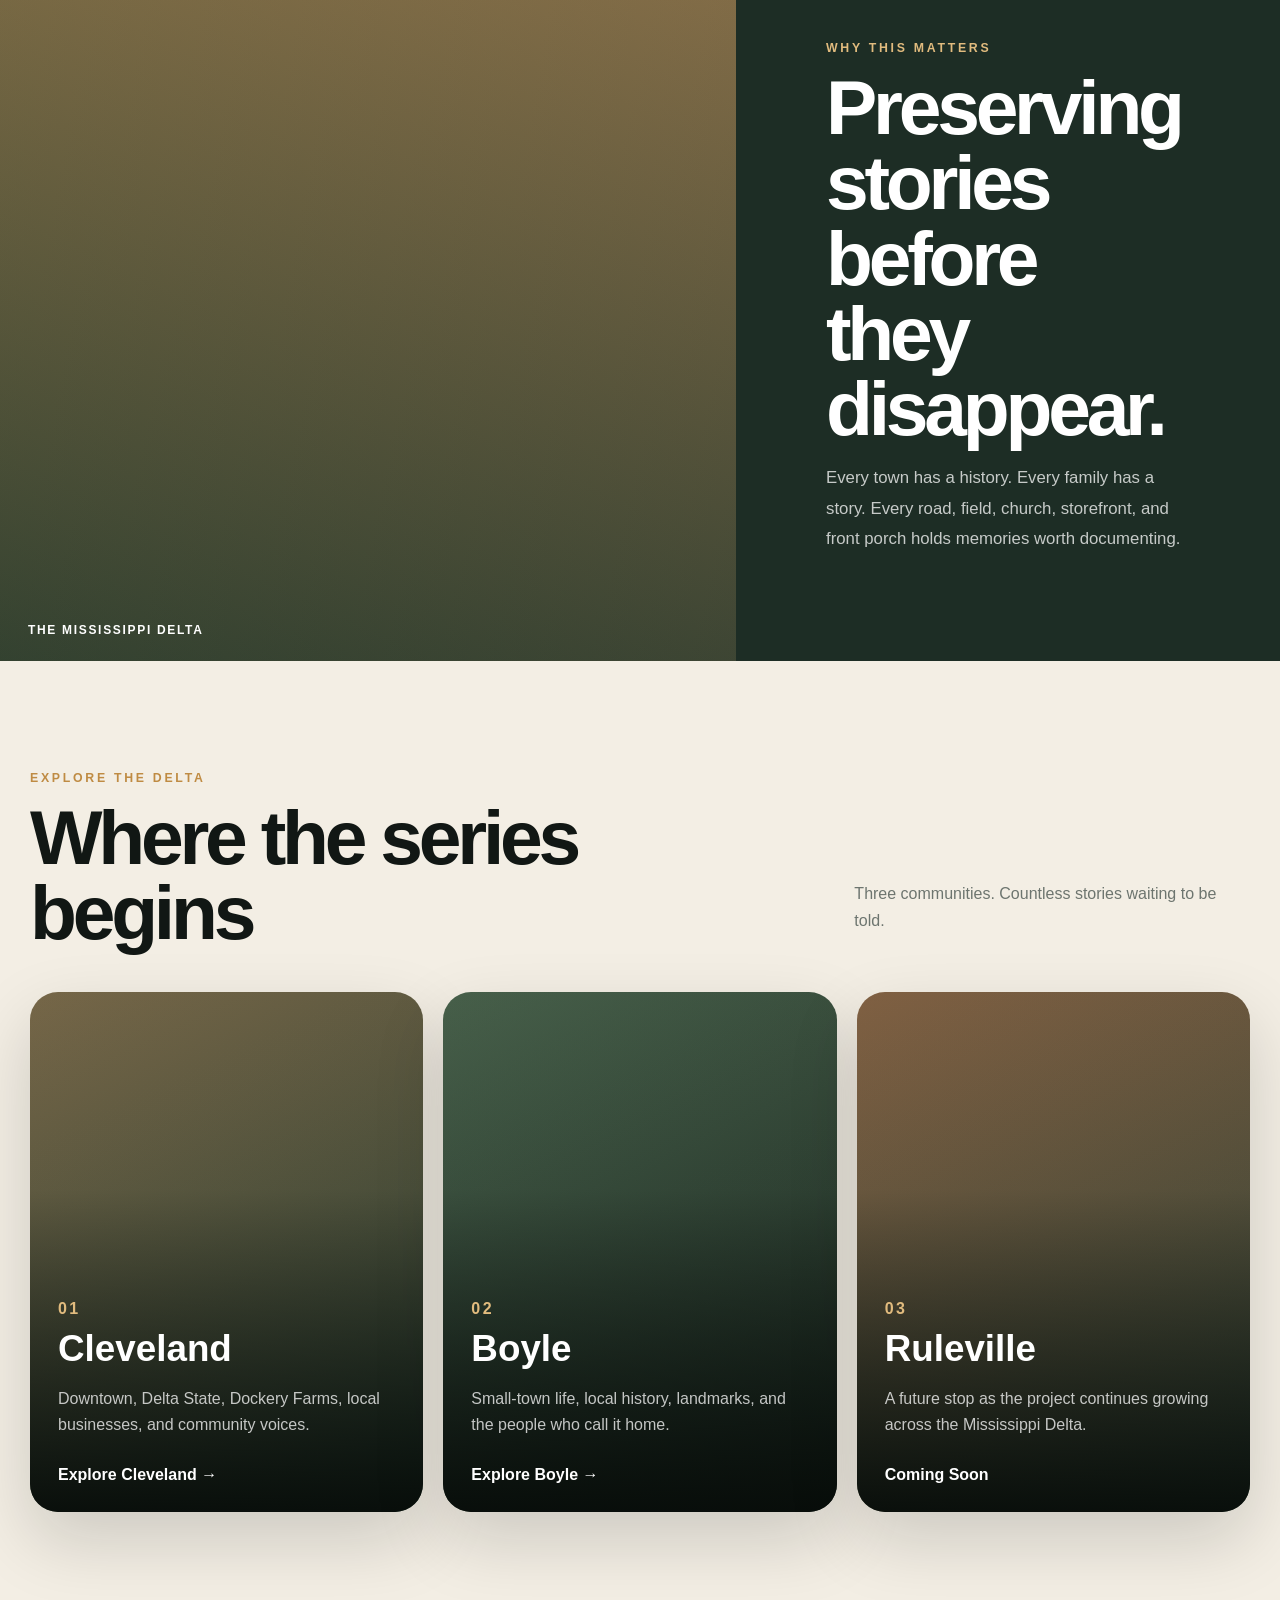
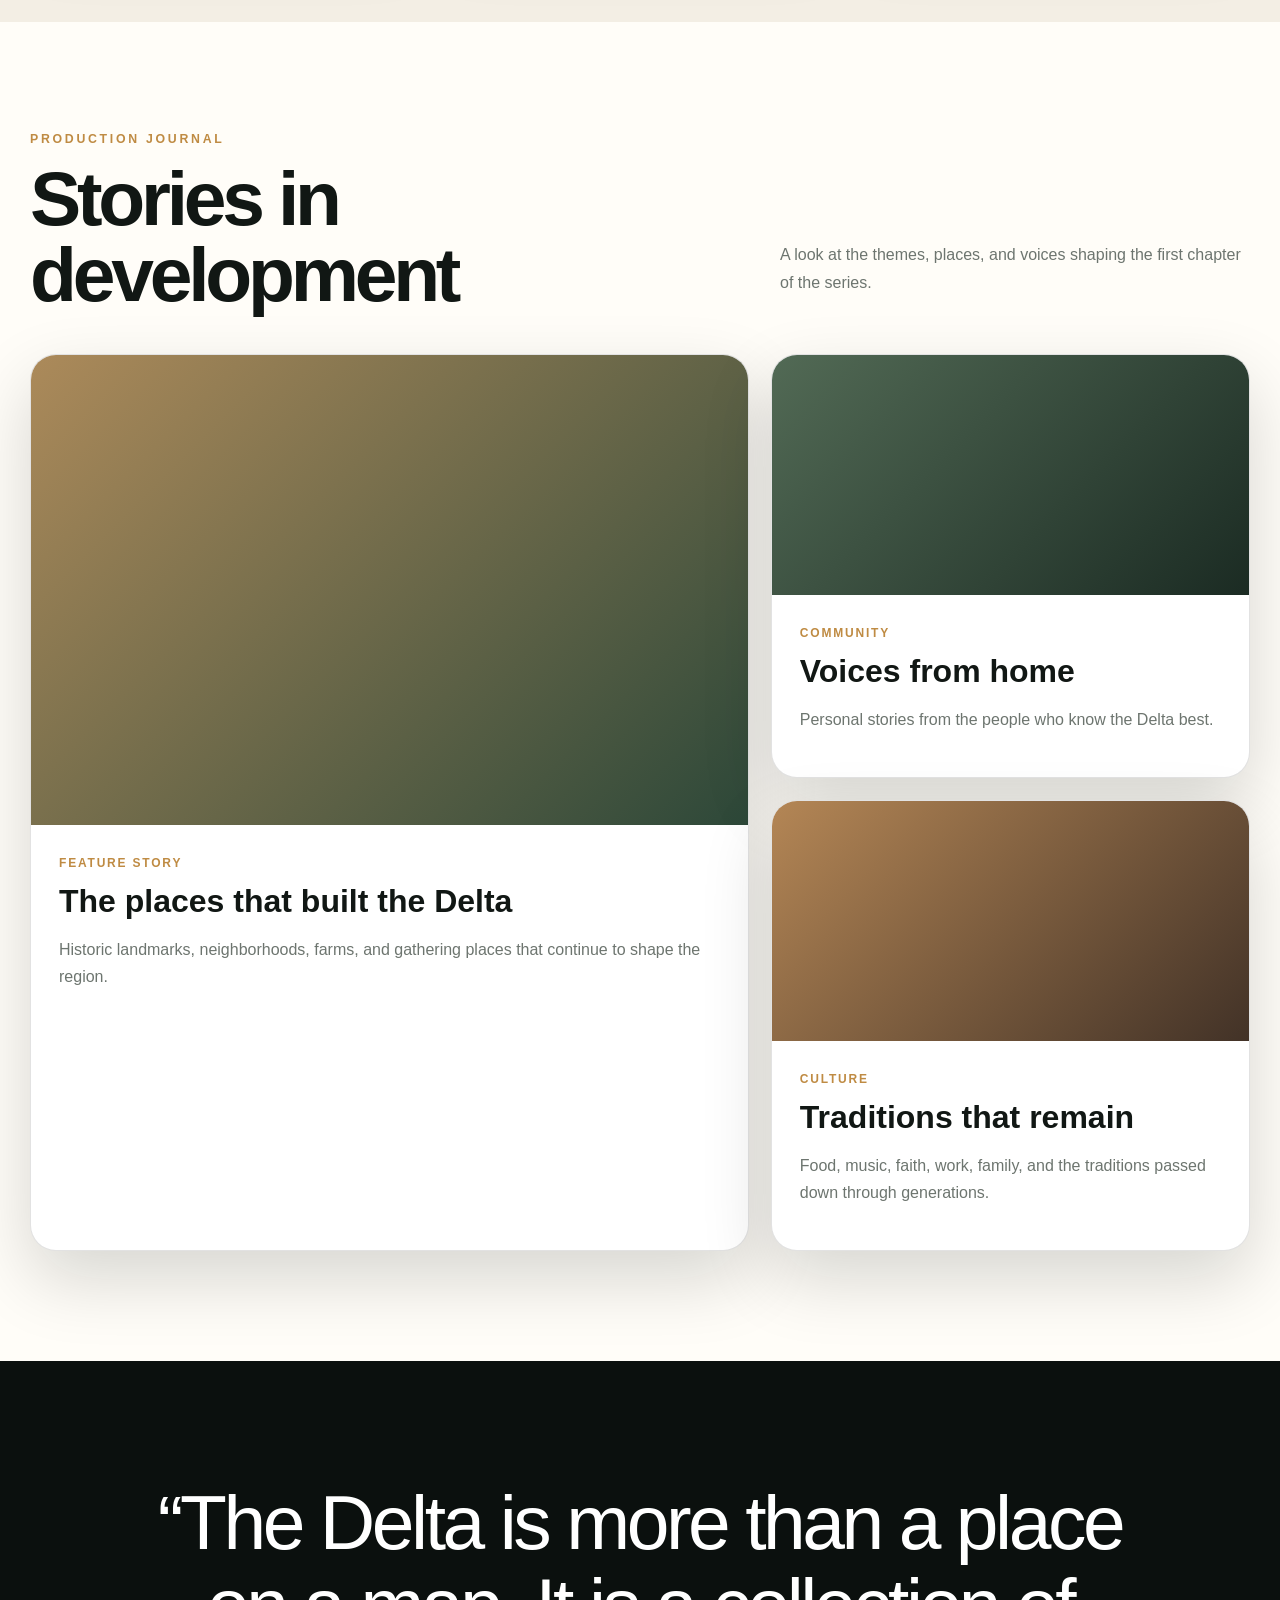
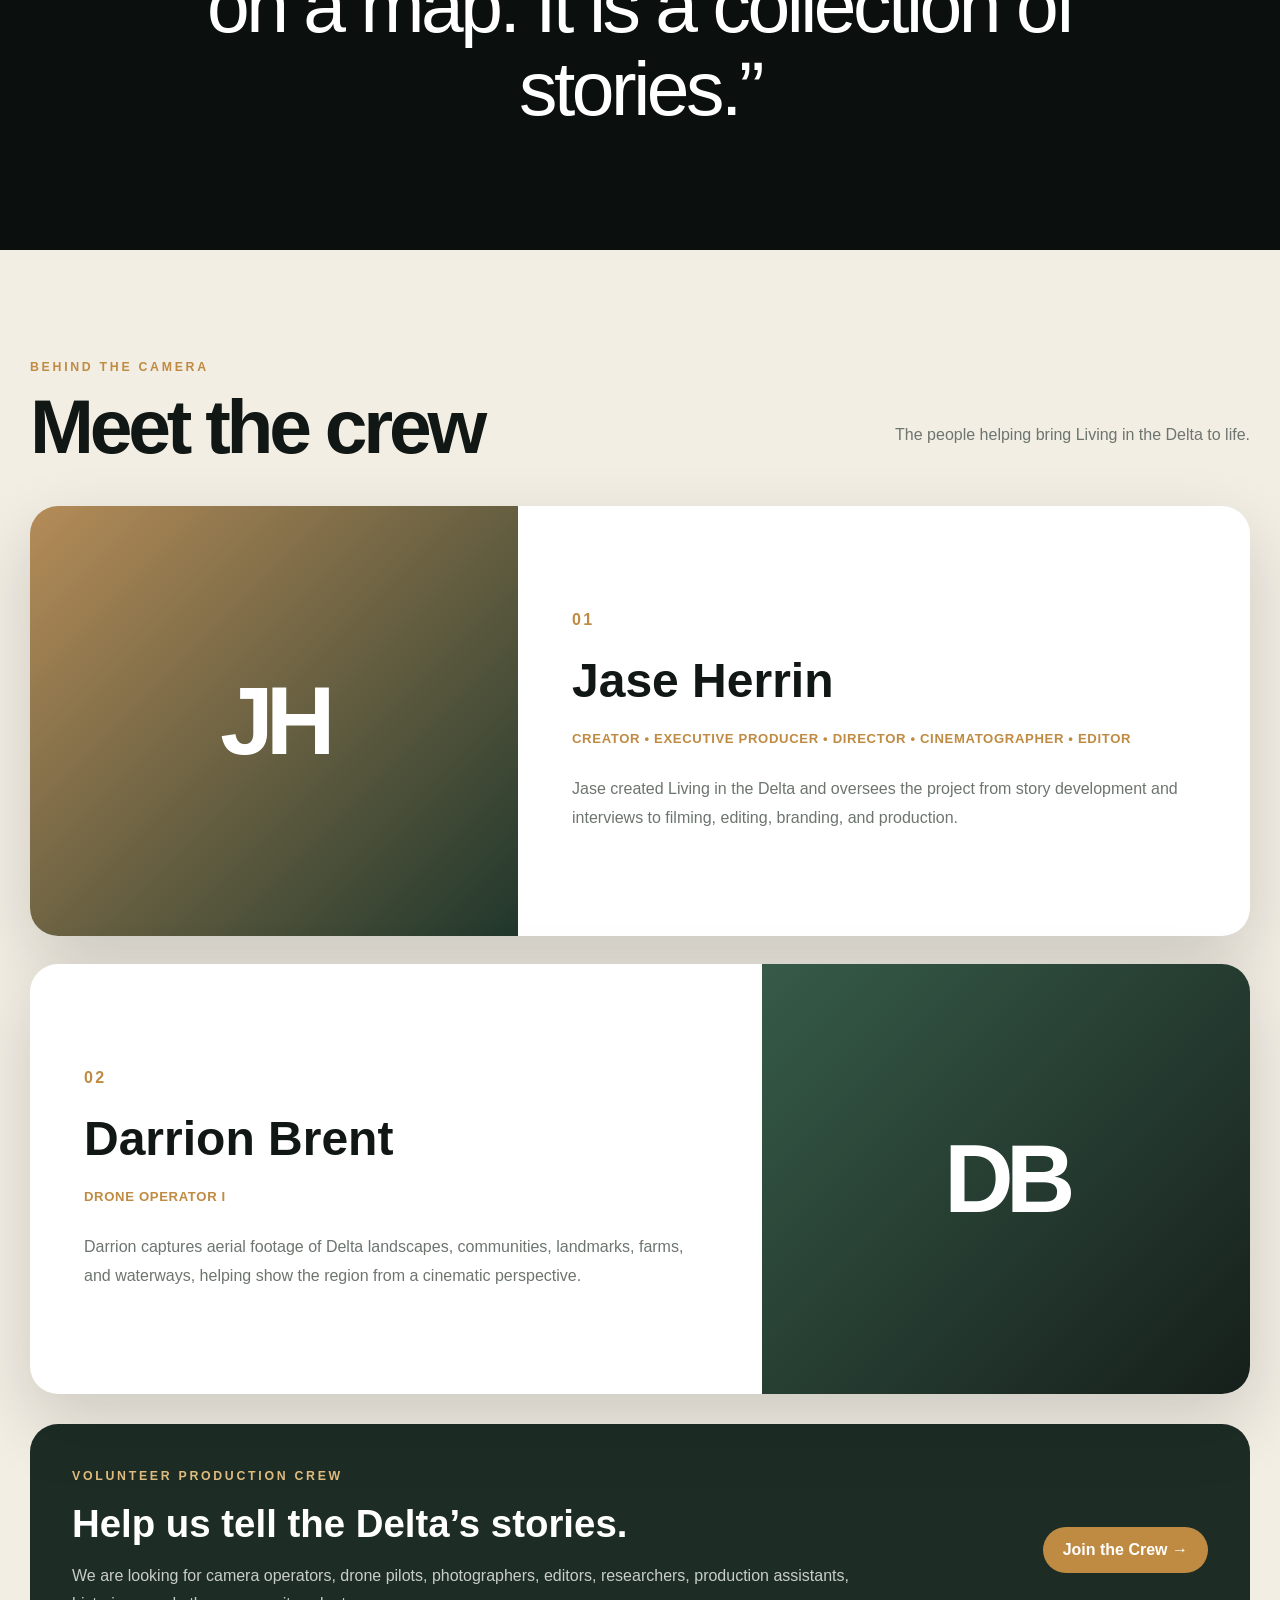
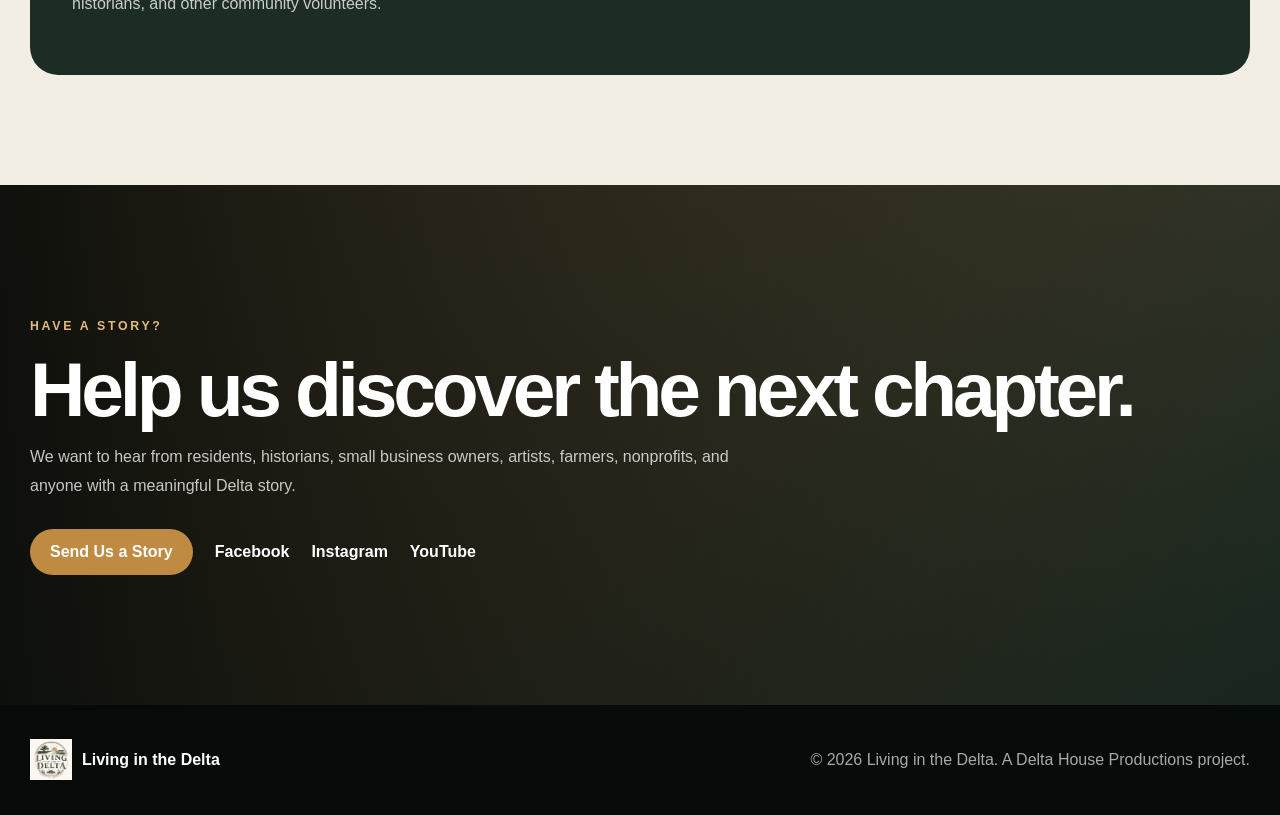
==== commit 3527710d: "Enhance index.html with audio and new intro text Added introductory audio and updated project descri" ====
--- a/index.html
+++ b/index.html
@@ -62,18 +62,28 @@
           <p class="kicker dark">About the project</p>
           <h2>The Delta deserves to be remembered in its own voice.</h2>
         </div>
-
-        <div class="intro-text reveal">
-          <p>
-            Living in the Delta is a documentary-style series focused on real communities,
-            local history, small businesses, landmarks, farms, artists, families, and the
-            everyday people who shape the Mississippi Delta.
-          </p>
-          <p>
-            The project begins in Cleveland, Boyle, and nearby communities, with plans to
-            expand across the region as more stories are discovered.
-          </p>
-        </div>
+<div class="intro-text reveal">
+
+   <h3>Welcome to Living in the Delta</h3>
+
+    <audio controls preload="metadata" style="width:100%; max-width:500px; margin:20px 0;">
+        <source src="intro-voice.mp3" type="audio/mpeg">
+        Your browser does not support the audio element.
+    </audio>
+
+    <p>
+        Living in the Delta is a documentary-style series focused on real communities,
+        local history, small businesses, landmarks, farms, artists, families, and the
+        everyday people who shape the Mississippi Delta.
+    </p>
+
+    <p>
+        The project begins in Cleveland, Boyle, and nearby communities, with plans to
+        expand across the region as more stories are discovered.
+    </p>
+
+</div>
+        
       </div>
     </section>
 
